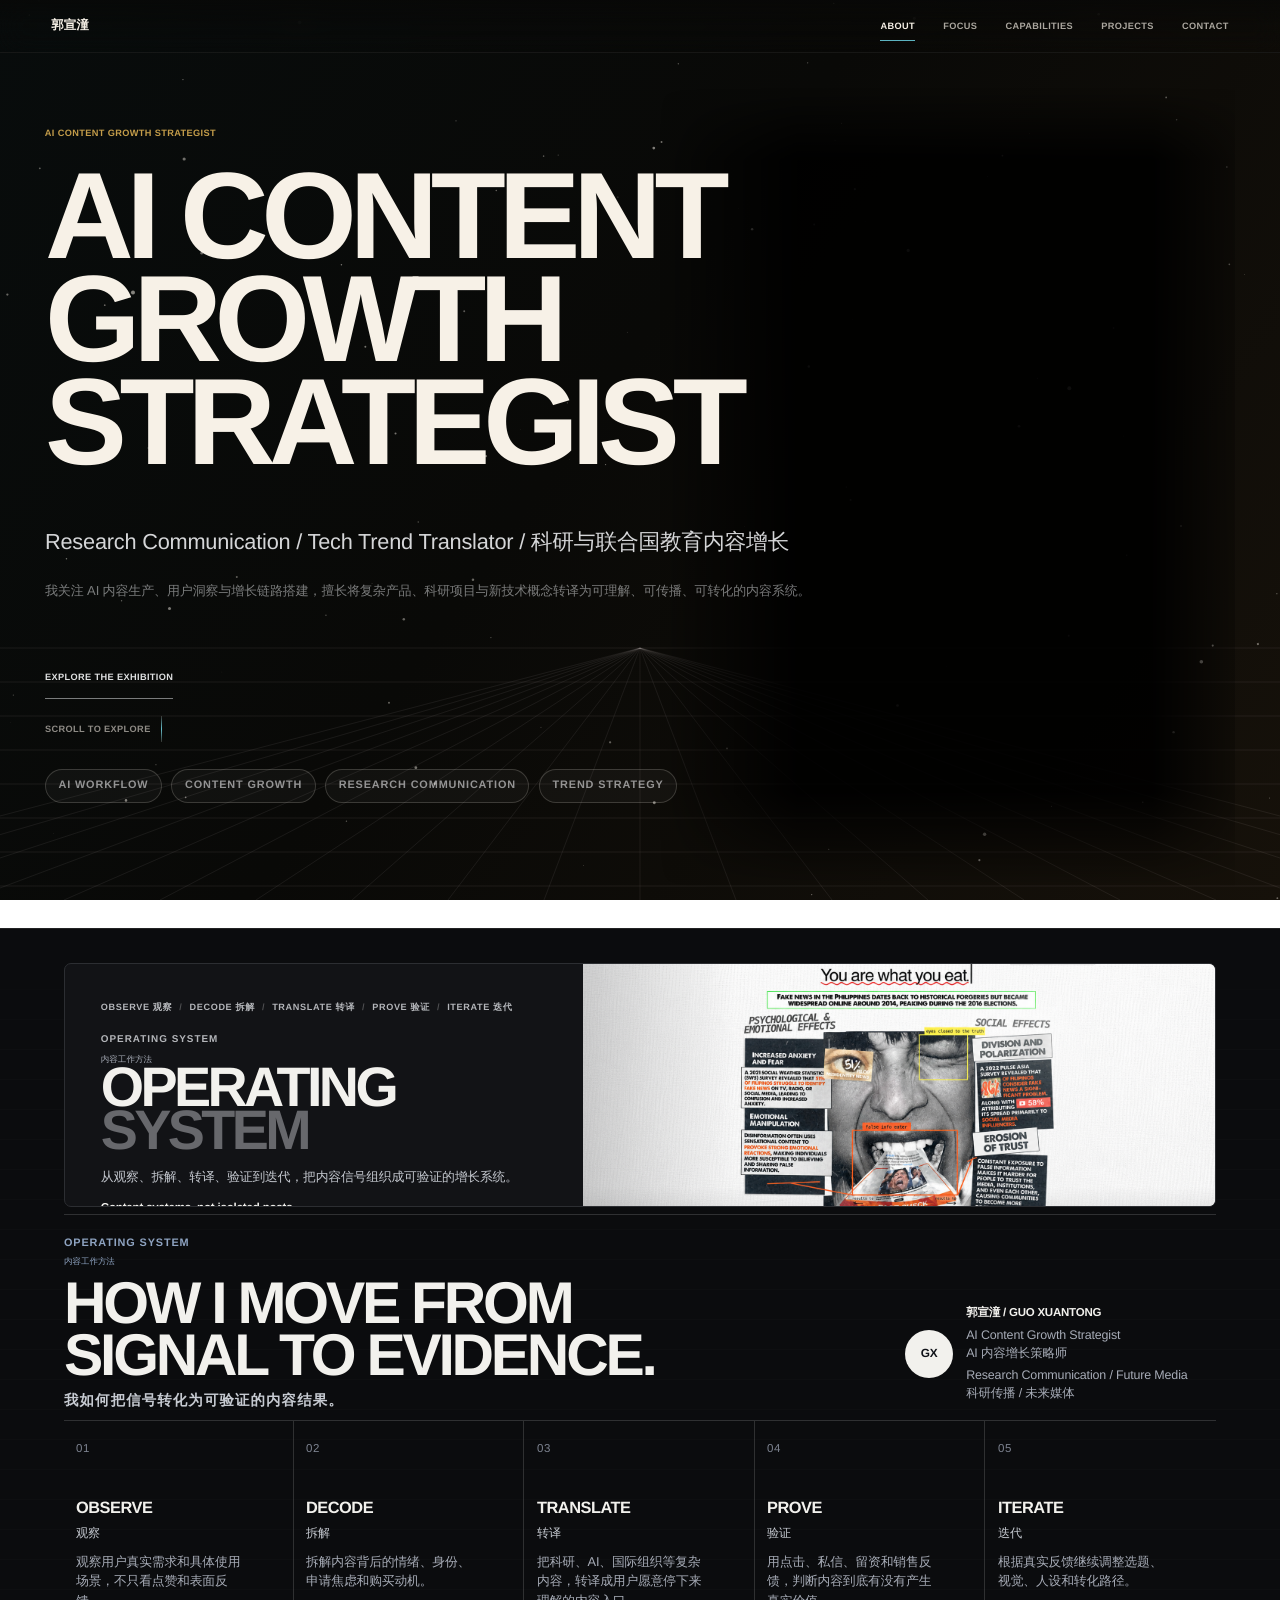
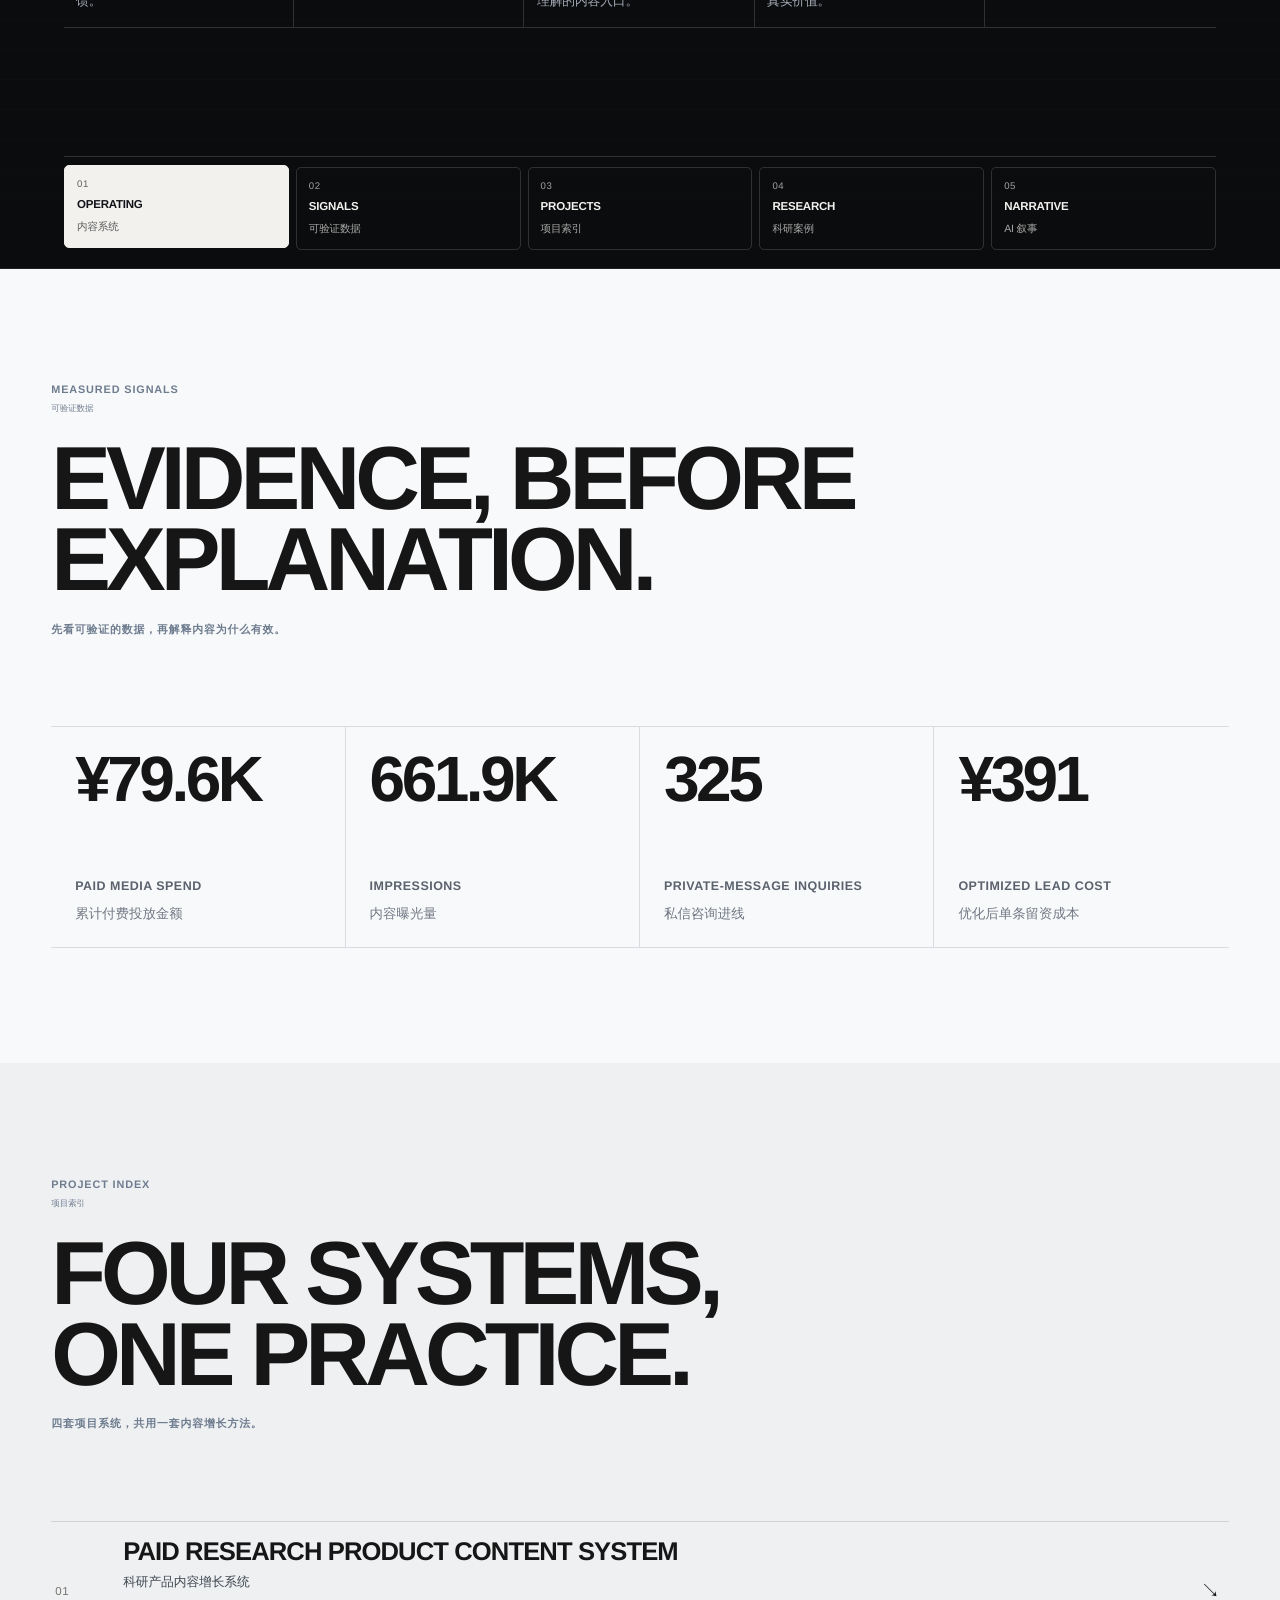
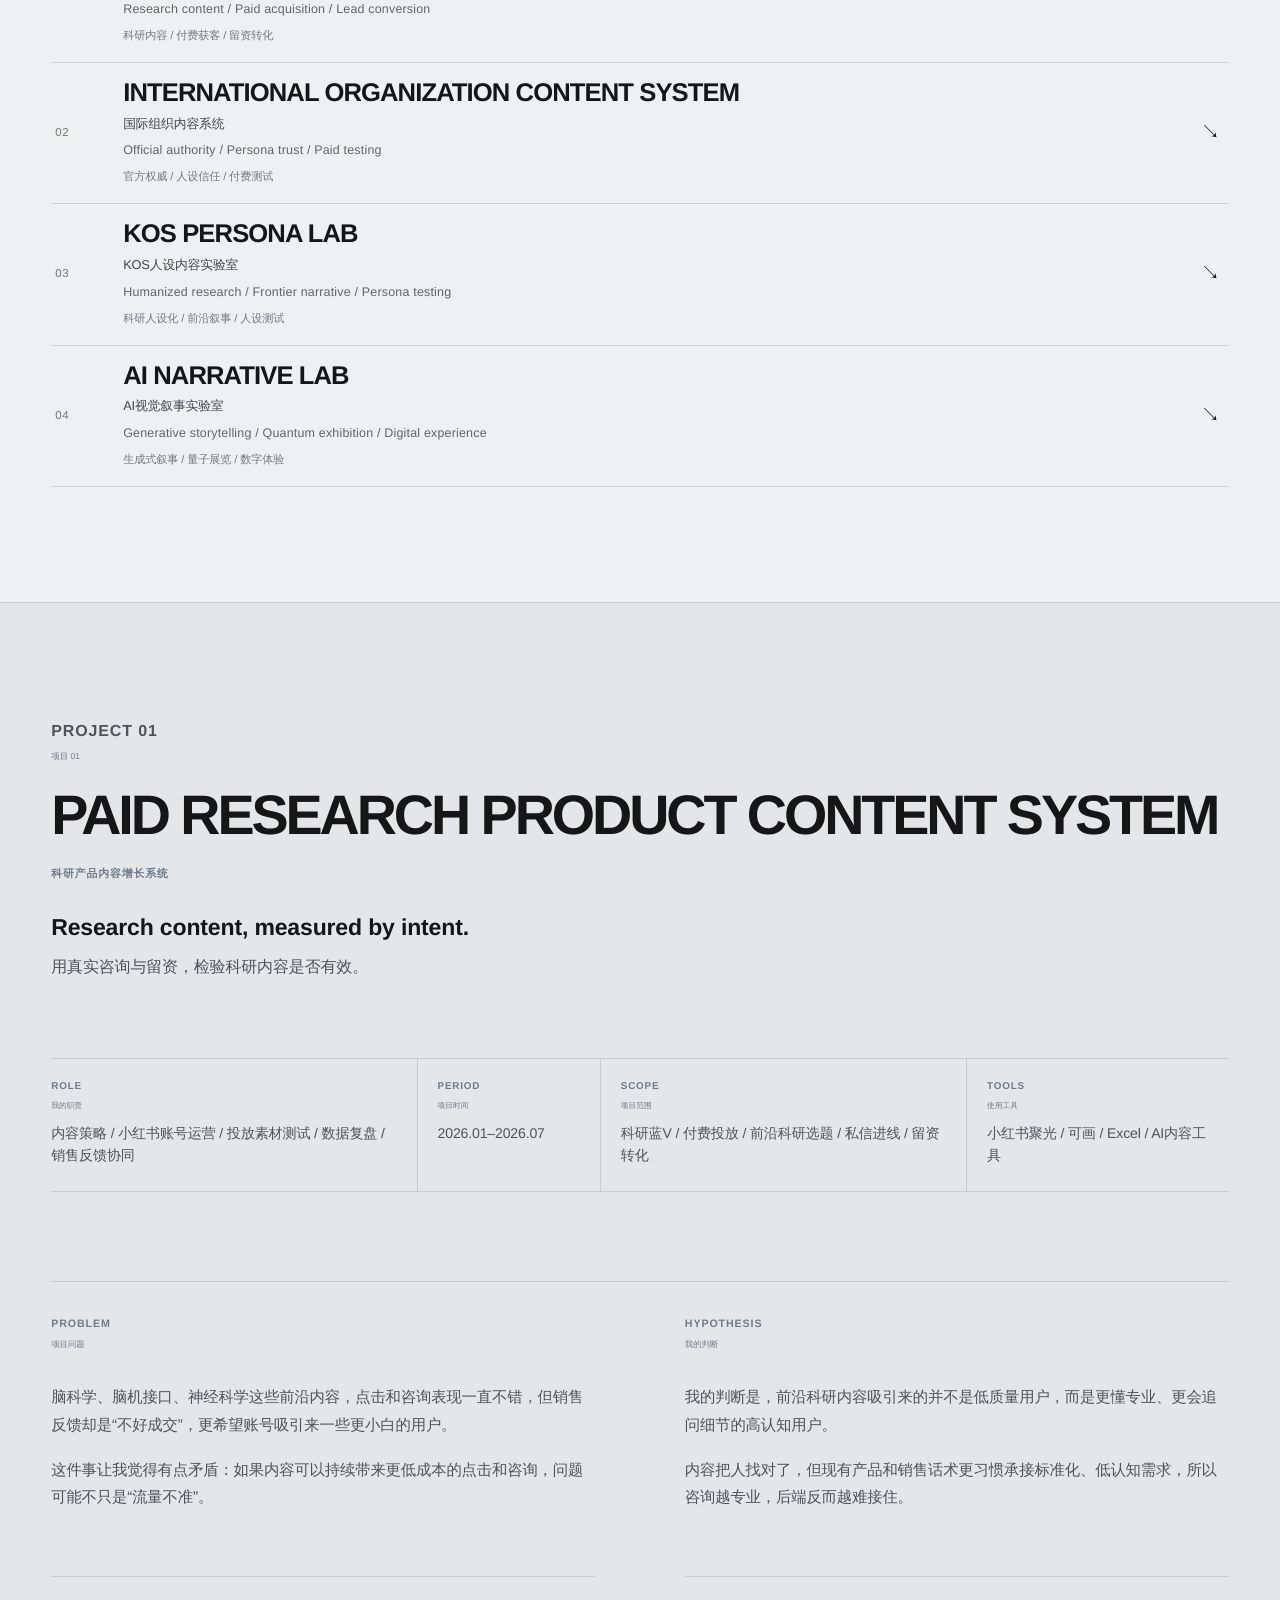
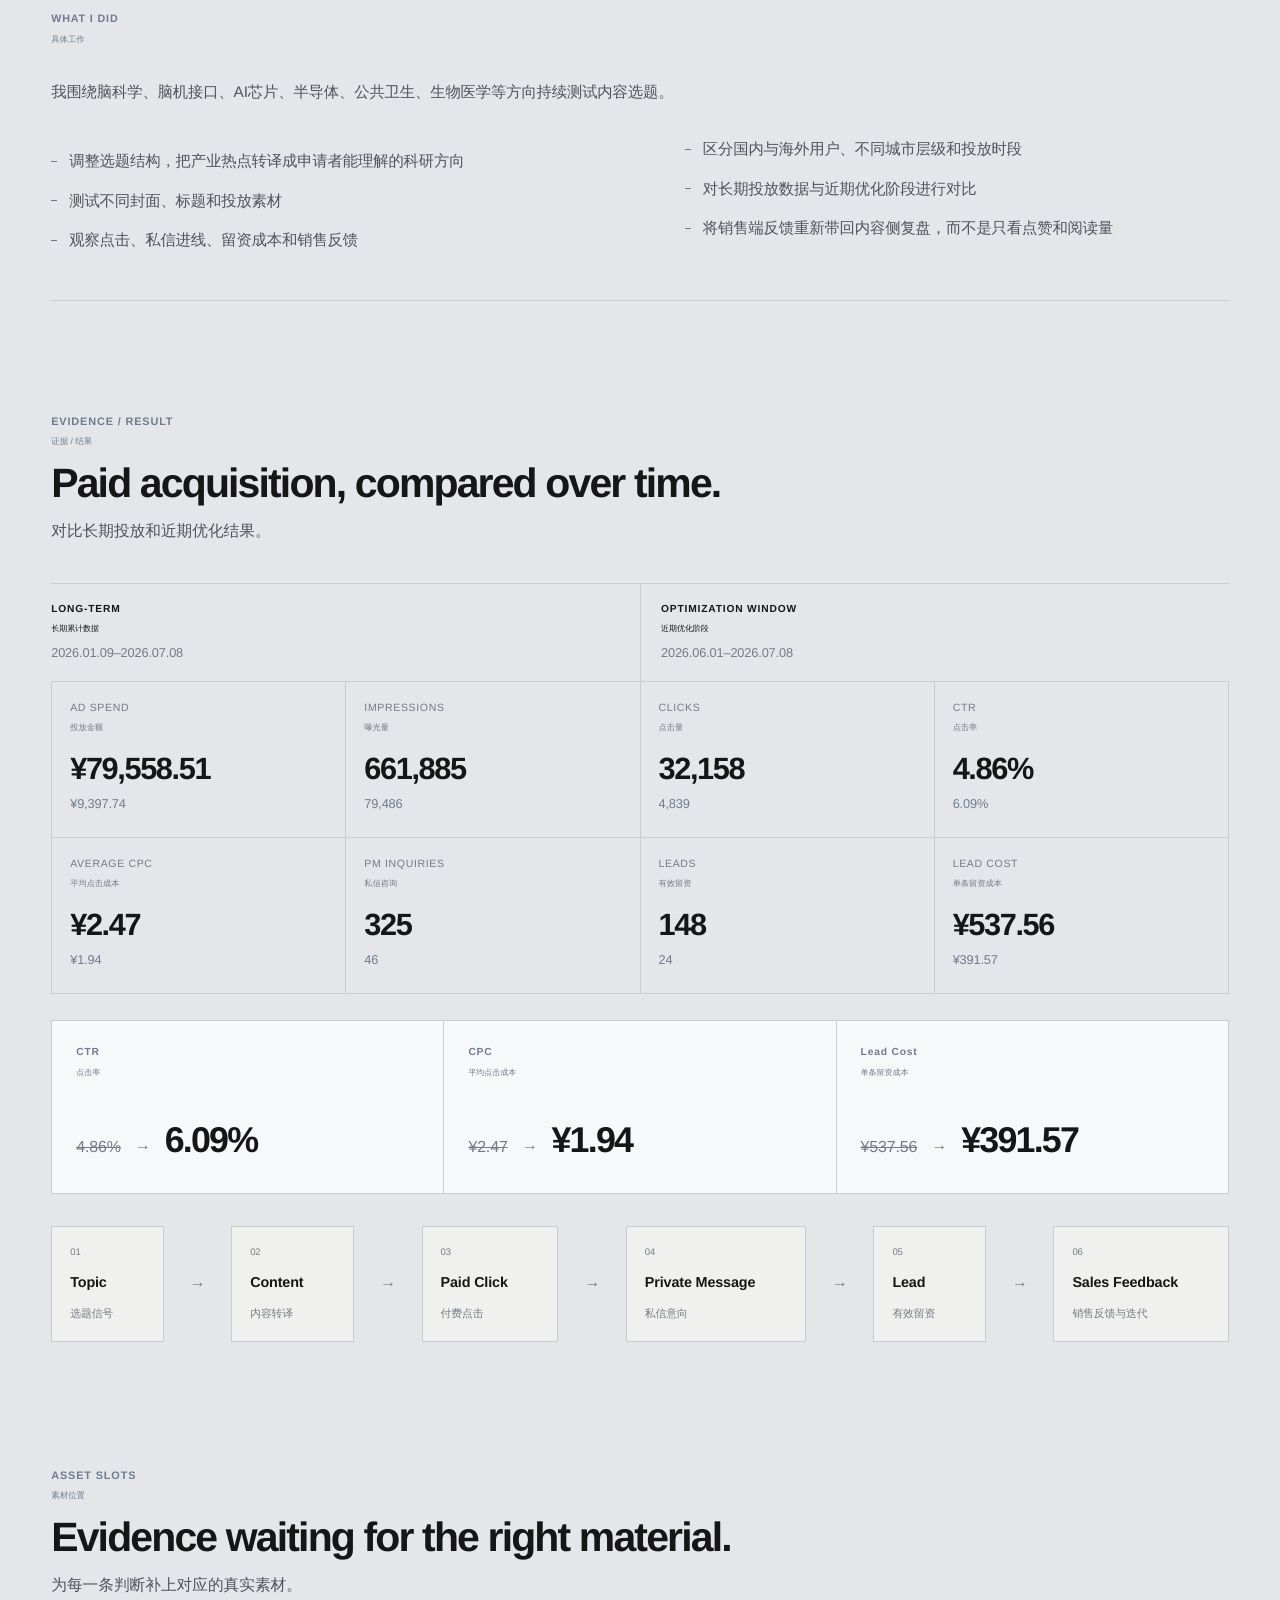
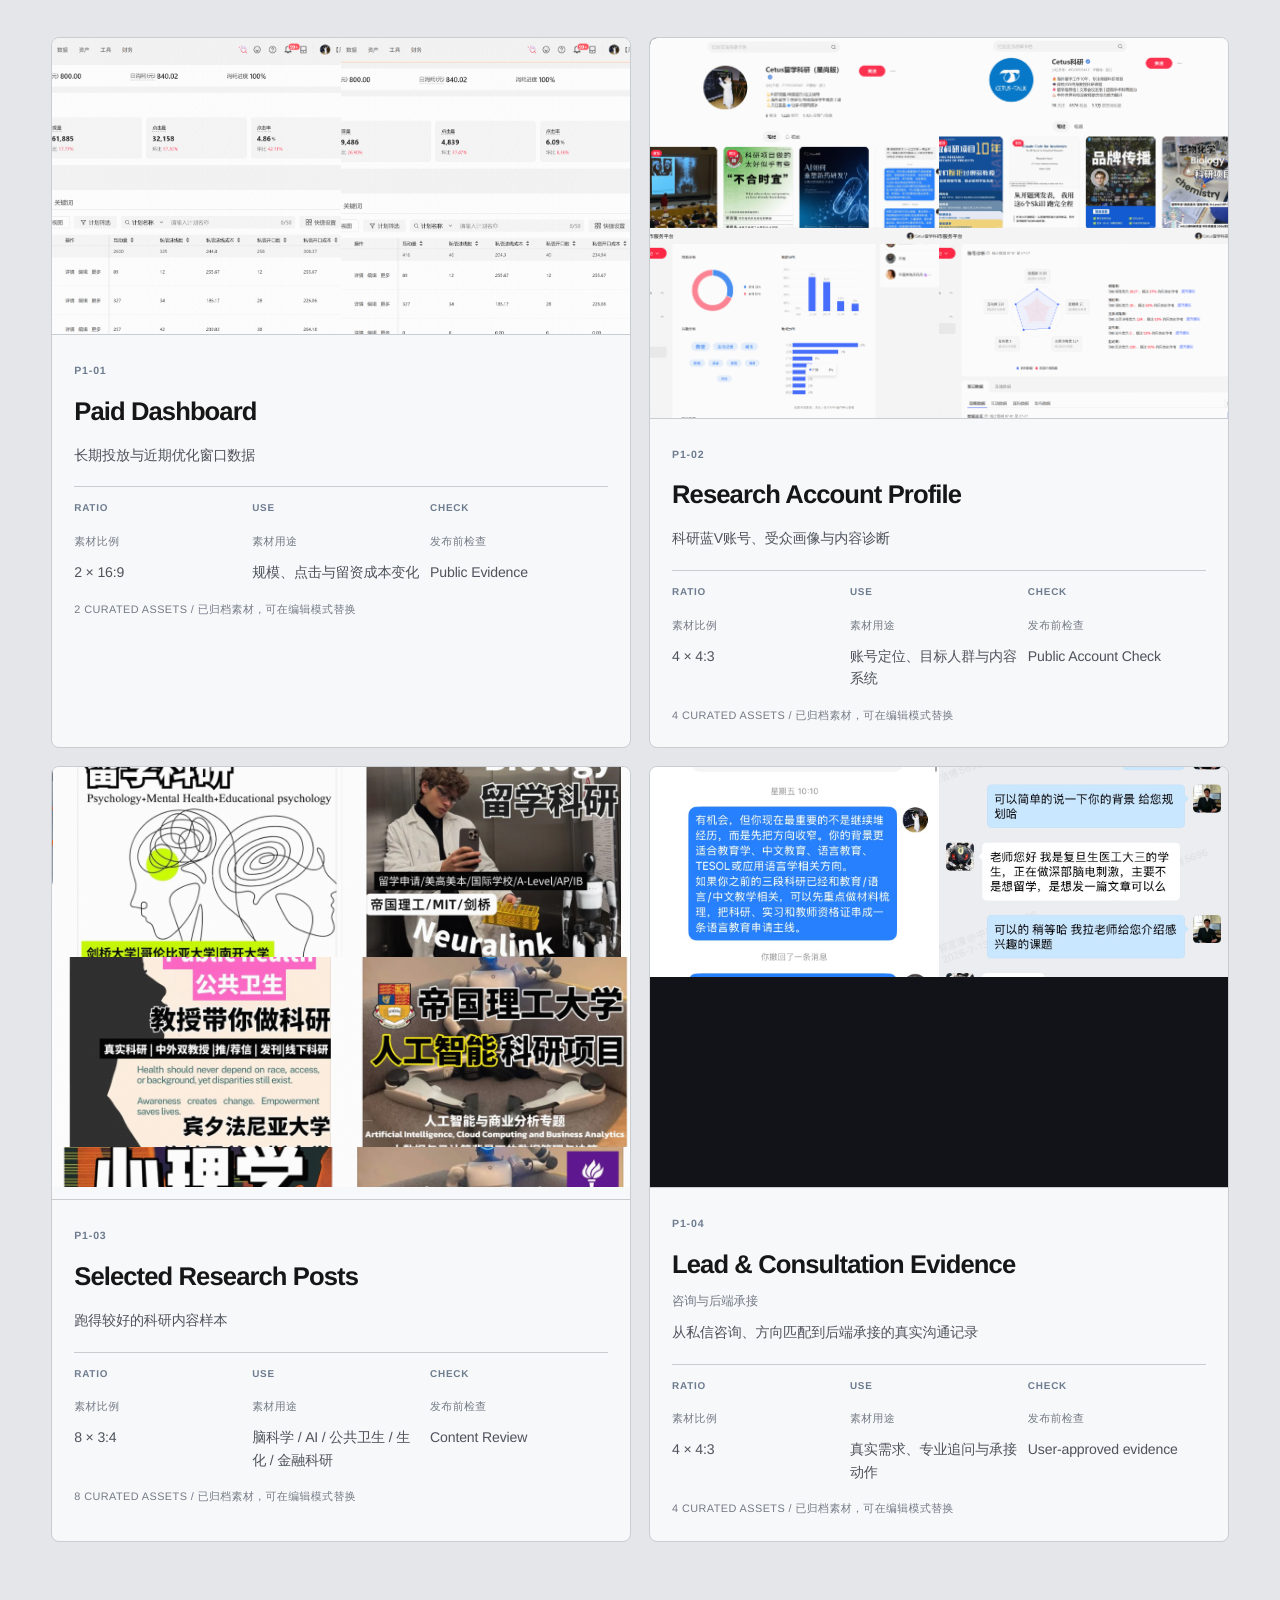
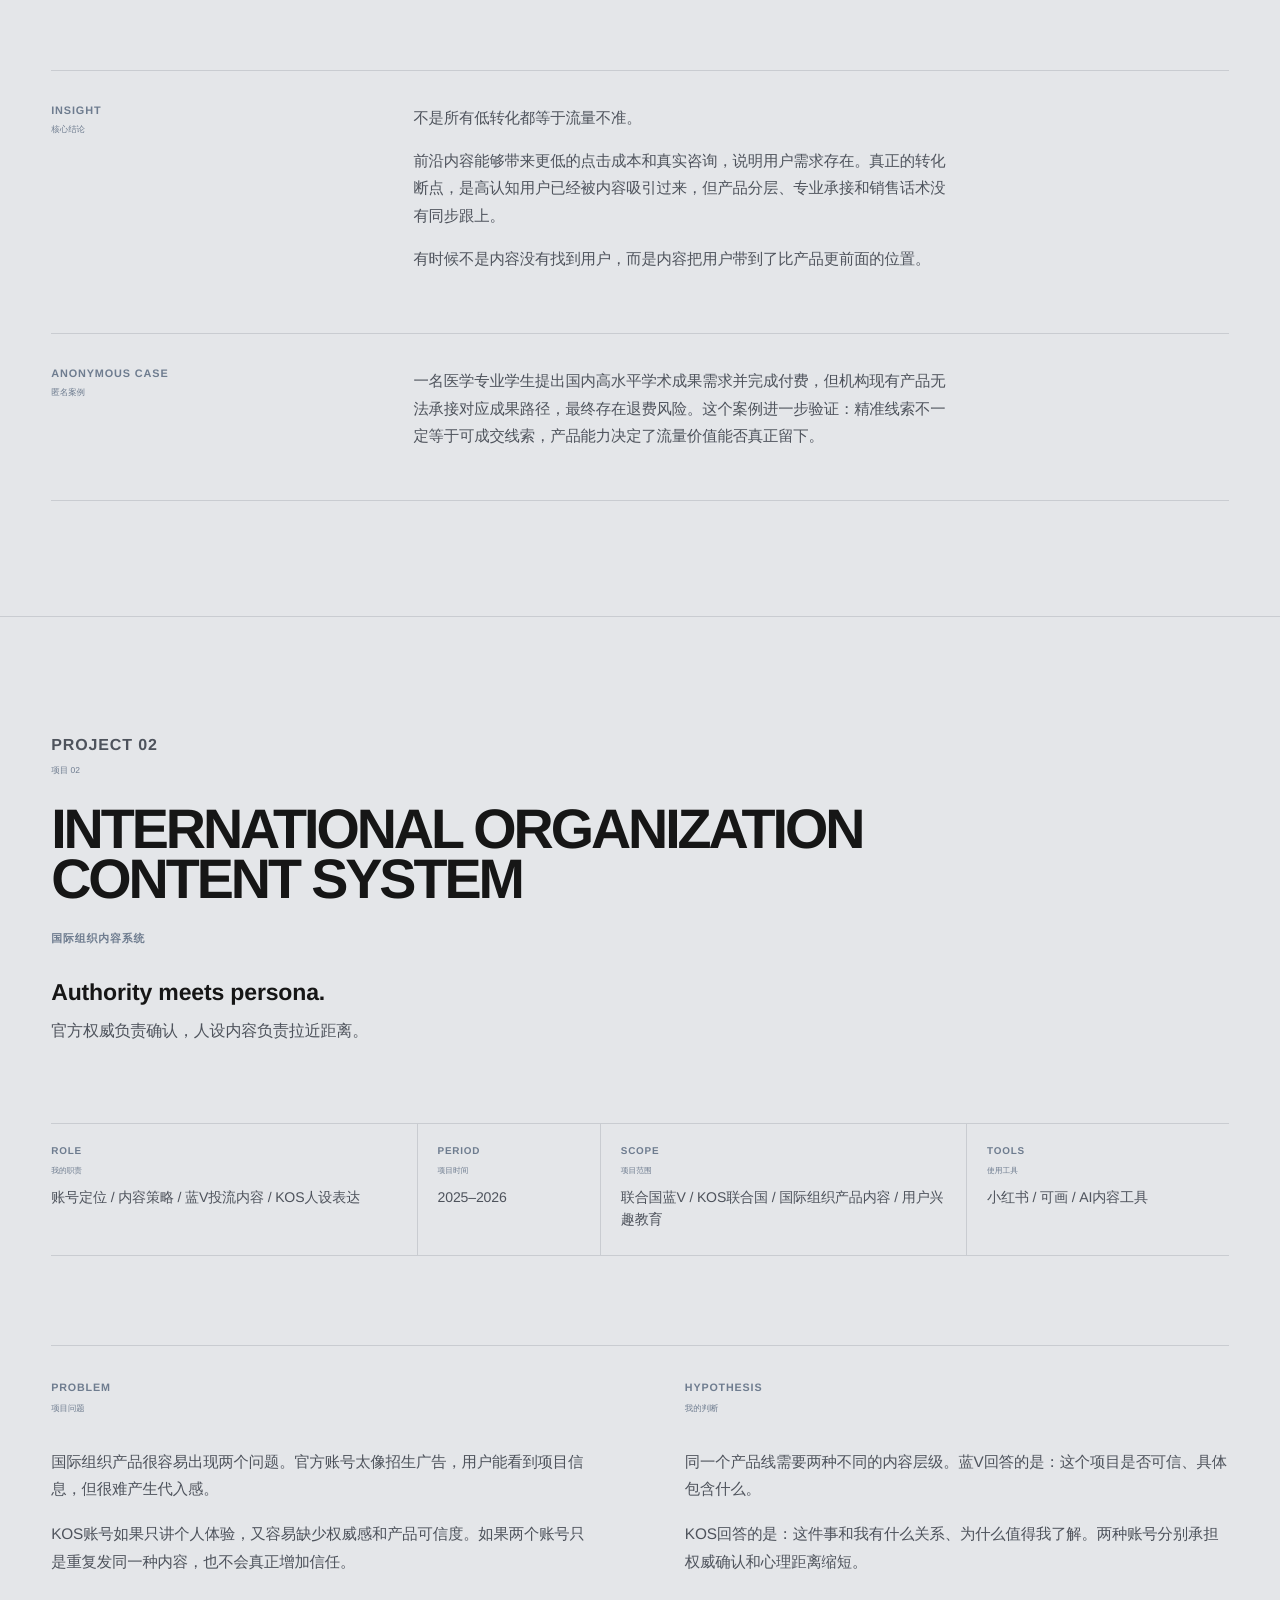
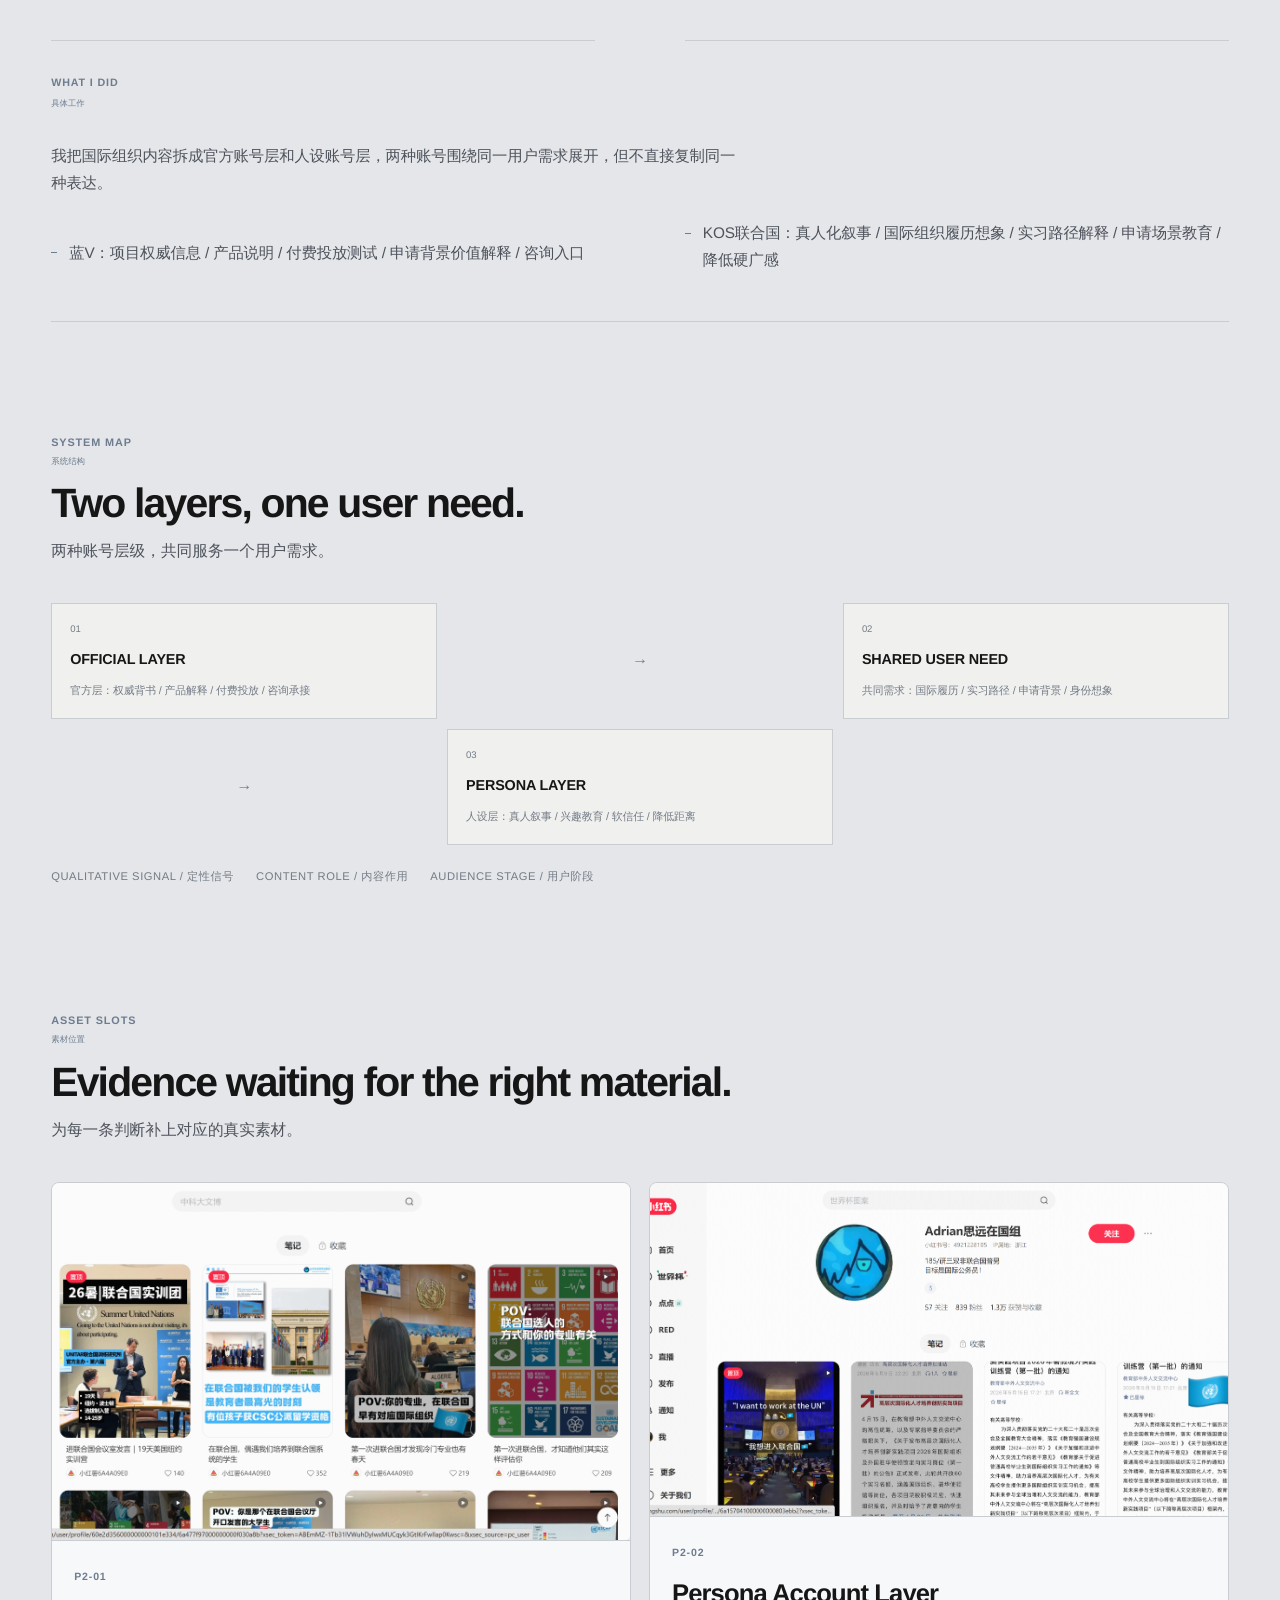
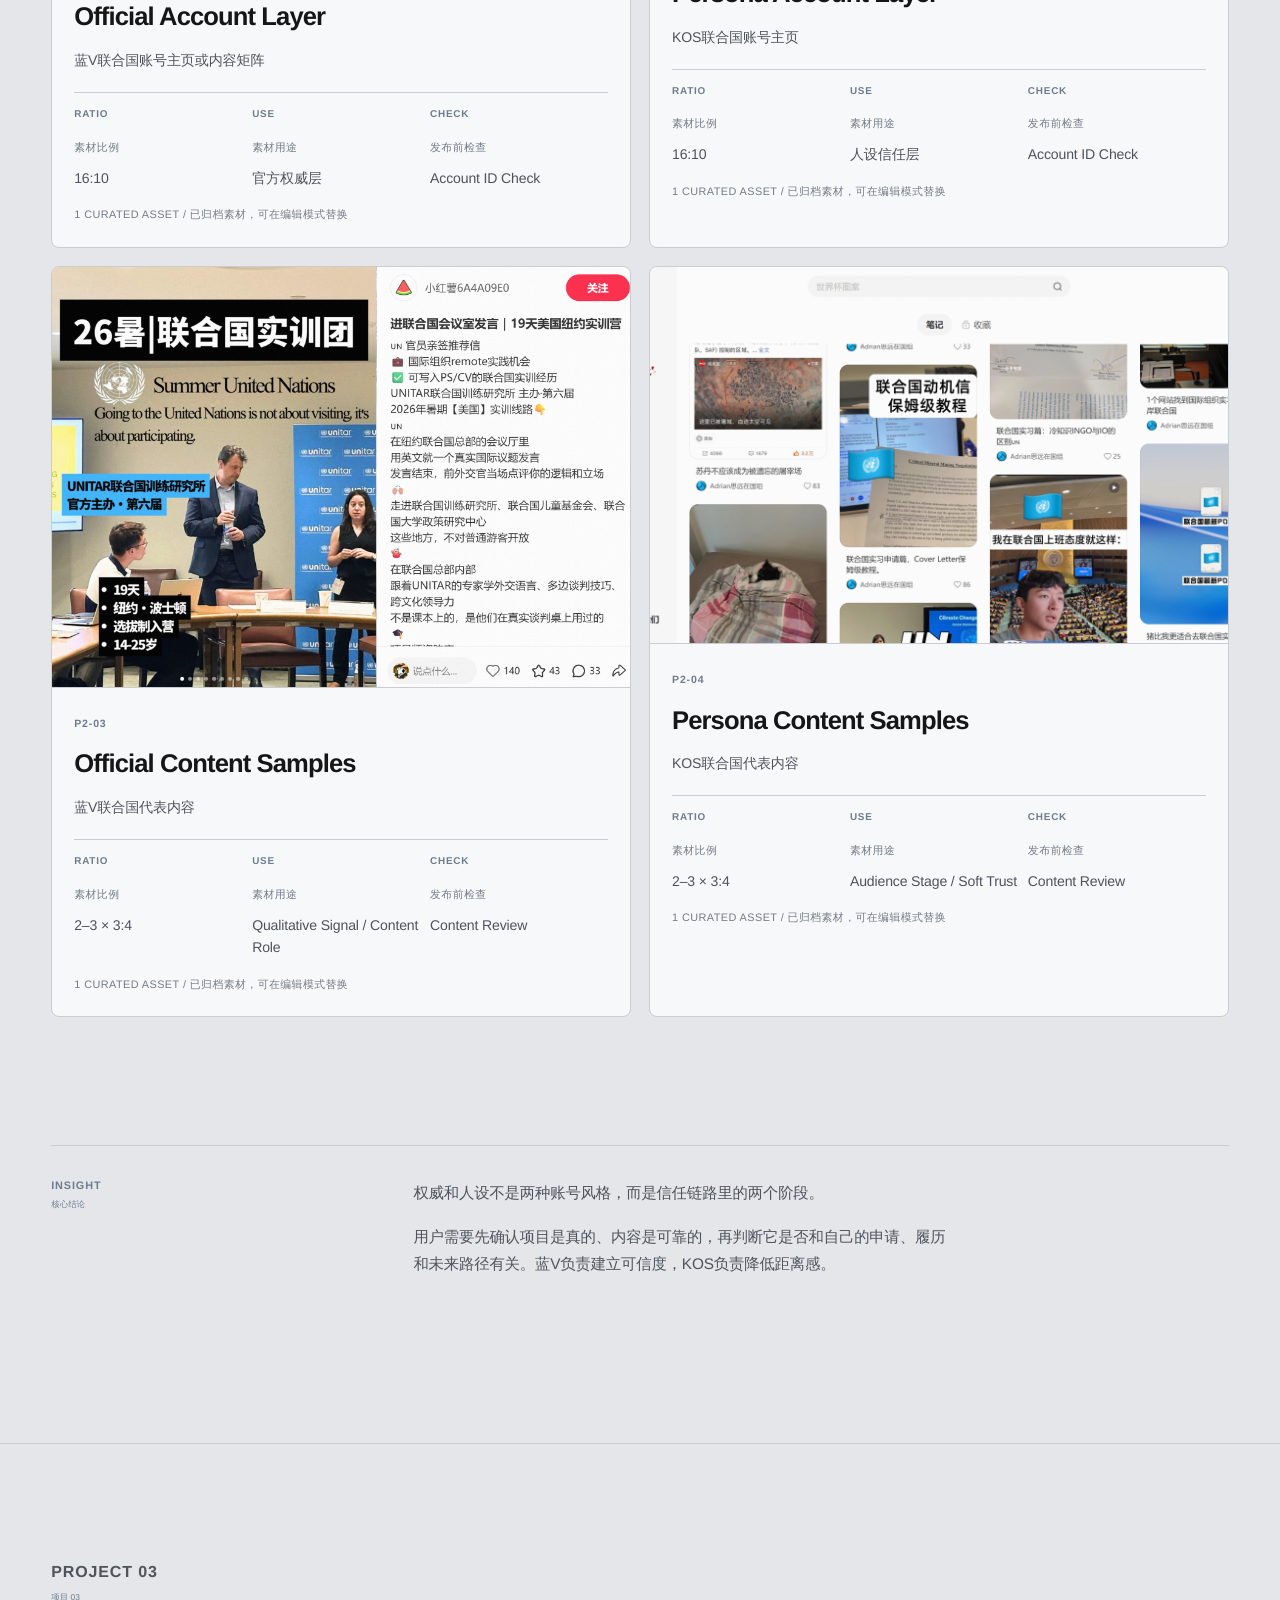
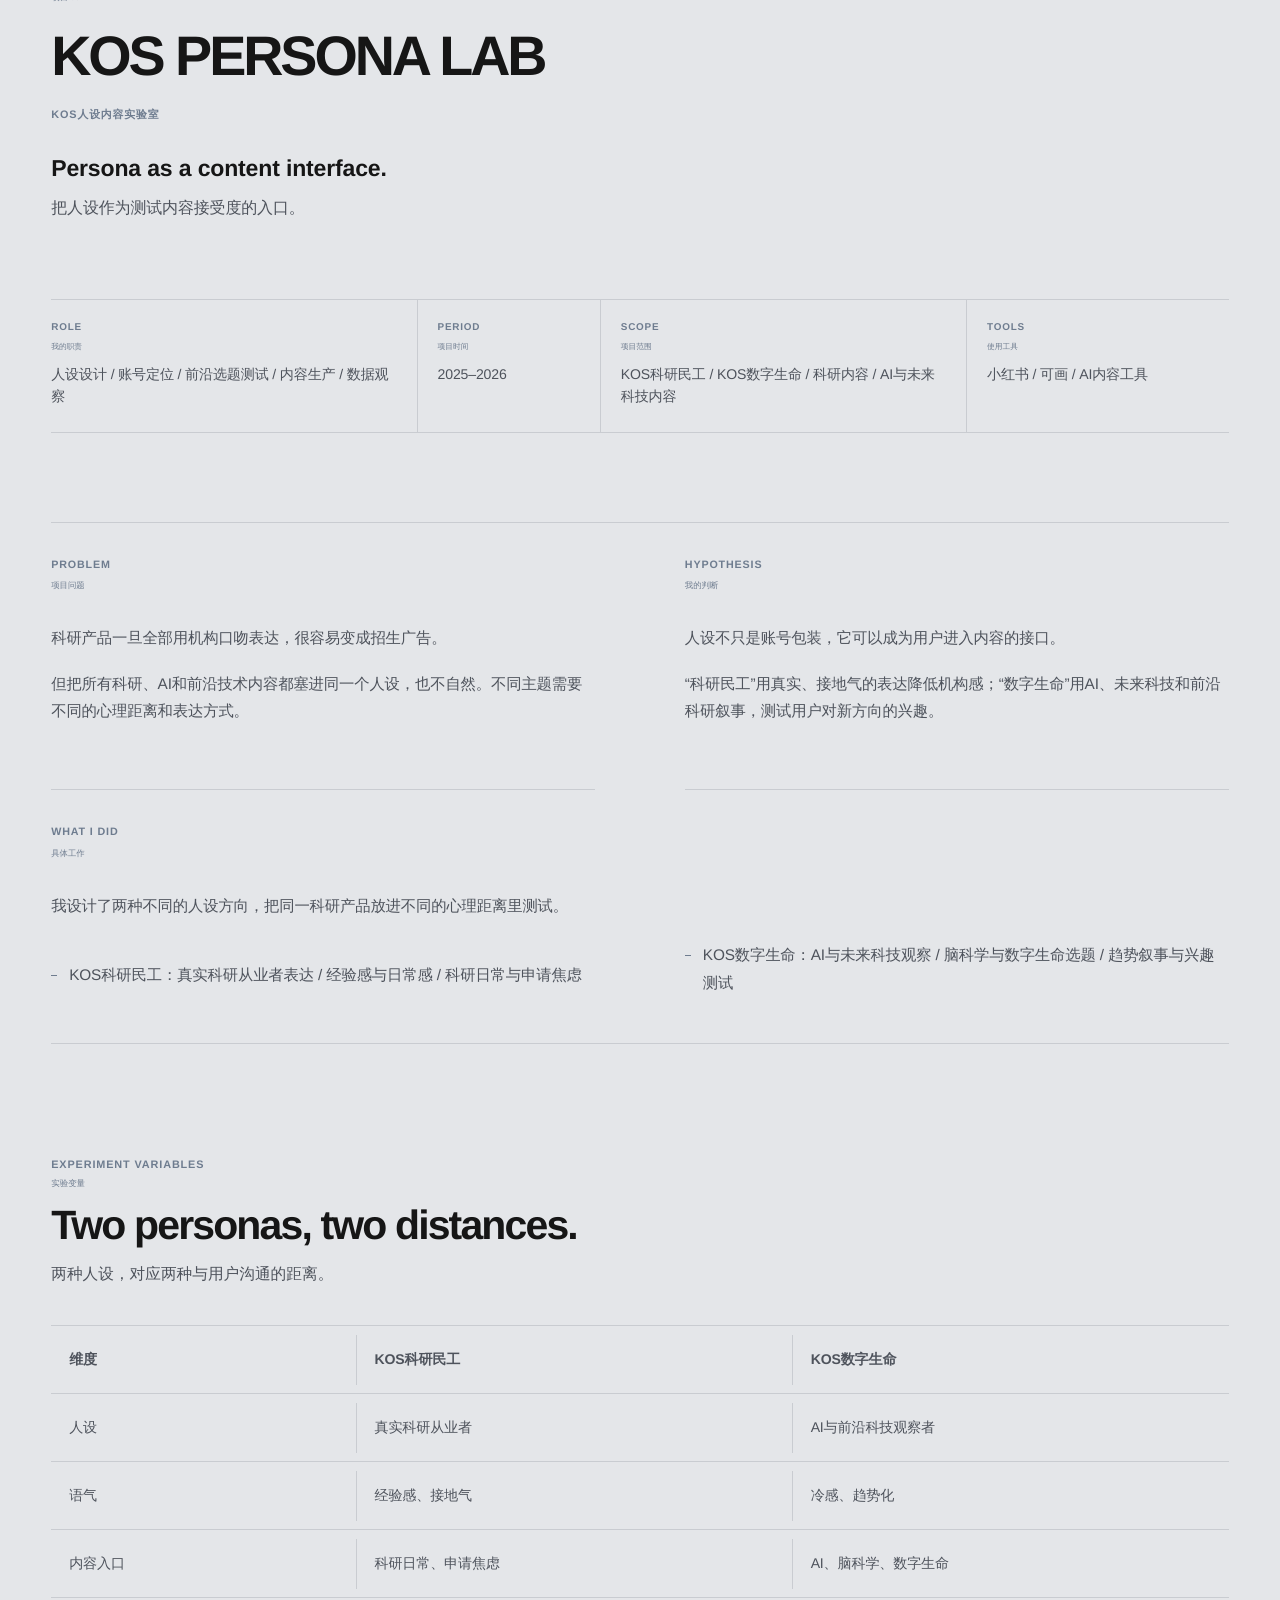
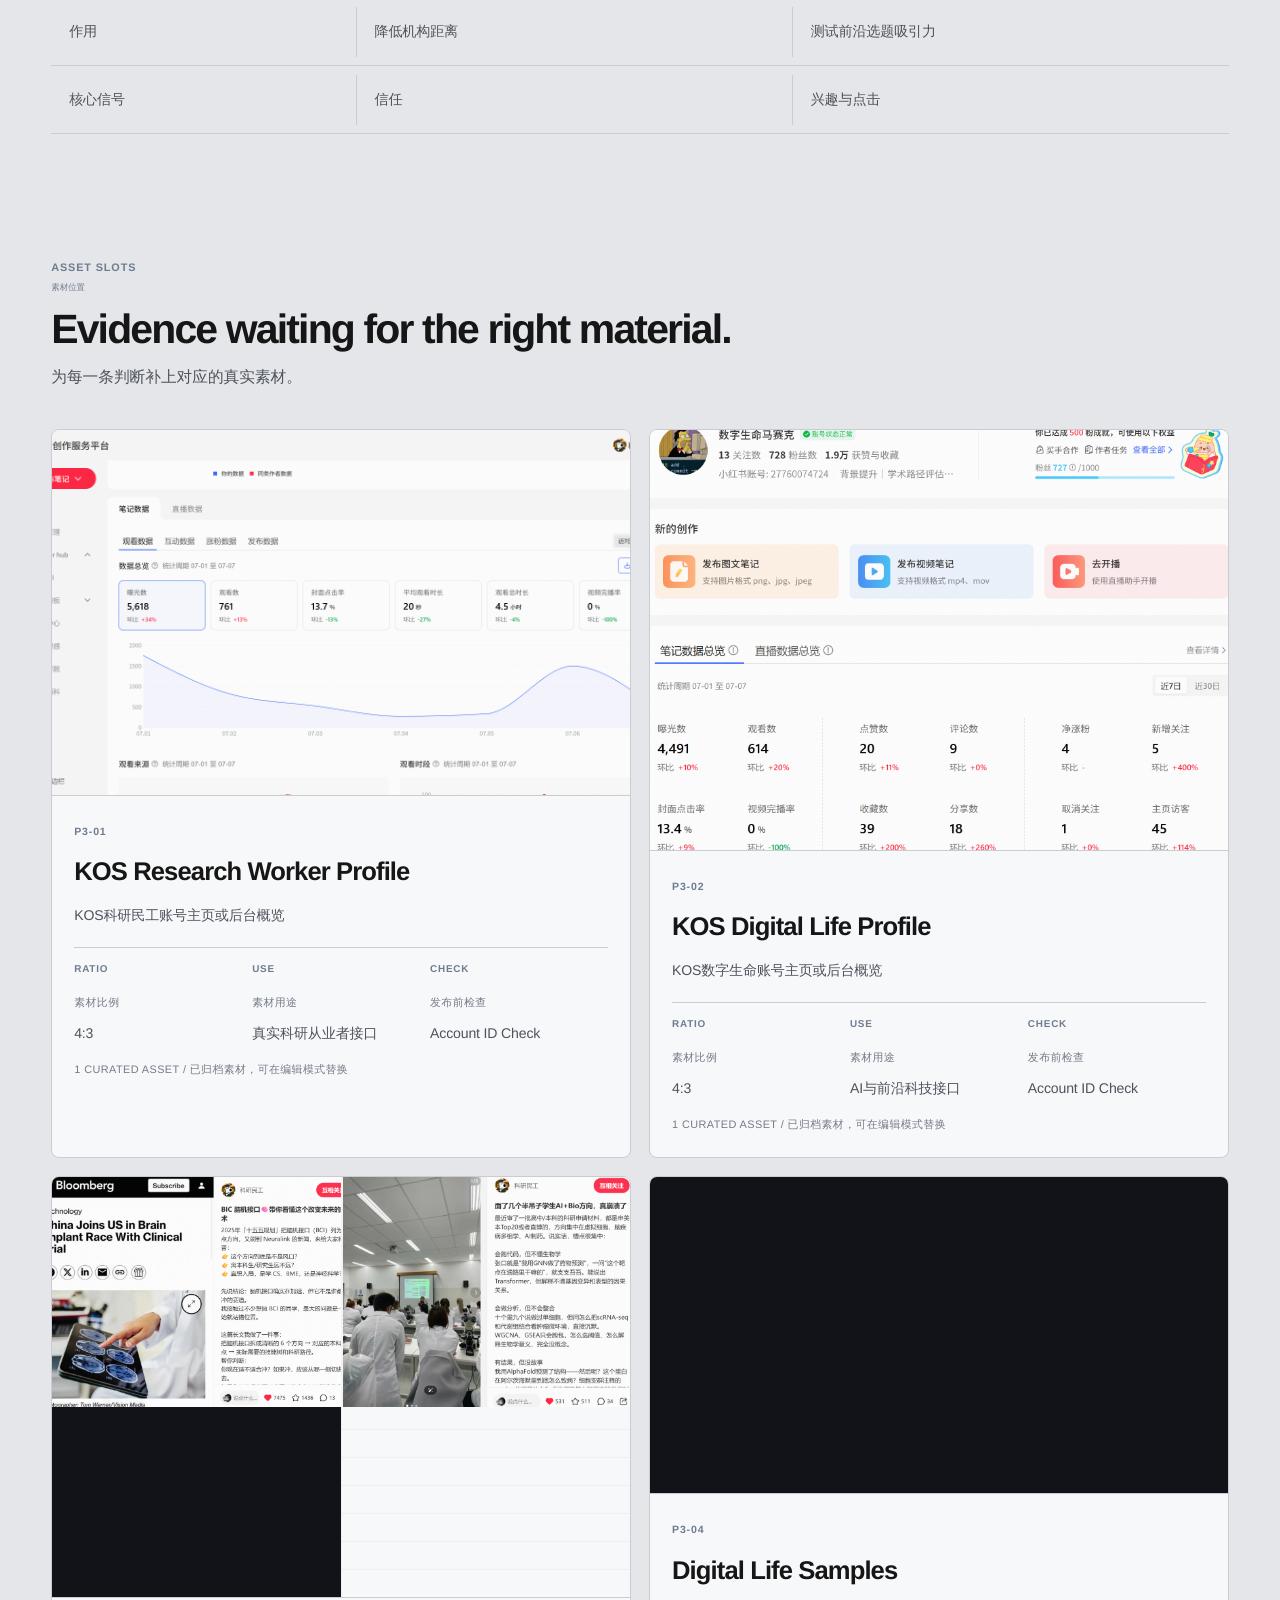
==== index.html @ 5e879c8d "Improve mobile hero motion and contacts" ====
<!doctype html>
<html lang="zh-CN">
  <head>
    <meta charset="utf-8">
    <meta name="viewport" content="width=device-width, initial-scale=1">
    <link rel="icon" href="data:image/svg+xml,%3Csvg xmlns='http://www.w3.org/2000/svg' viewBox='0 0 64 64'%3E%3Crect width='64' height='64' rx='16' fill='%230f1115'/%3E%3Ctext x='32' y='40' text-anchor='middle' font-family='Arial,sans-serif' font-size='22' font-weight='700' fill='white'%3EGX%3C/text%3E%3C/svg%3E">
    <title>郭宣潼 | AI Content Growth Strategist</title>
    <meta name="description" content="郭宣潼的内容增长与AI创意案例，聚焦科研传播、国际组织项目、未来媒体与数字叙事。">
    <link rel="stylesheet" href="styles.css?v=20260703-cinematic-2">
  <link rel="stylesheet" href="src/components/PortfolioArchive.css?v=20260714-ai-video-dual-2">
    <link rel="stylesheet" href="src/styles/portfolio-motion.css">
    <link rel="stylesheet" href="src/styles/fashion-typography.css?v=20260709-1">
  </head>
  <body>
    <svg class="svg-filters" aria-hidden="true" focusable="false">
      <filter id="about-liquid-filter" x="-8%" y="-8%" width="116%" height="116%">
        <feTurbulence type="fractalNoise" baseFrequency="0.012 0.034" numOctaves="2" seed="9" result="liquidNoise">
          <animate attributeName="baseFrequency" dur="9s" repeatCount="indefinite" values="0.012 0.034; 0.018 0.024; 0.010 0.038; 0.012 0.034" />
        </feTurbulence>
        <feDisplacementMap in="SourceGraphic" in2="liquidNoise" scale="7" xChannelSelector="R" yChannelSelector="B">
          <animate attributeName="scale" dur="8s" repeatCount="indefinite" values="3; 8; 5; 9; 3" />
        </feDisplacementMap>
      </filter>
      <filter id="timeline-liquid-filter" x="-10%" y="-10%" width="120%" height="120%">
        <feTurbulence type="fractalNoise" baseFrequency="0.006 0.018" numOctaves="2" seed="17" result="timelineNoise">
          <animate attributeName="baseFrequency" dur="14s" repeatCount="indefinite" values="0.006 0.018; 0.009 0.014; 0.005 0.021; 0.006 0.018" />
        </feTurbulence>
        <feDisplacementMap in="SourceGraphic" in2="timelineNoise" scale="9" xChannelSelector="R" yChannelSelector="B">
          <animate attributeName="scale" dur="12s" repeatCount="indefinite" values="3; 9; 5; 11; 3" />
        </feDisplacementMap>
      </filter>
    </svg>
    <canvas id="exhibition-canvas" aria-hidden="true"></canvas>

    <header class="site-header" aria-label="Primary navigation">
      <a class="brand" href="#top"><span data-edit-id="brand-name">郭宣潼</span></a>
      <nav class="nav-links" aria-label="Sections">
        <a href="#top">About</a>
        <a href="#editorial-portfolio">Focus</a>
        <a href="#measured-signals">Capabilities</a>
        <a href="#project-index">Projects</a>
        <a href="#contact">Contact</a>
      </nav>
    </header>

    <main id="top">
      <section class="hero section-panel" aria-labelledby="hero-title">
        <div class="hero-copy">
          <p class="kicker" data-edit-id="hero-kicker">AI CONTENT GROWTH STRATEGIST</p>
          <h1 id="hero-title">
            <span data-edit-id="hero-line-1">AI Content</span><br>
            <span data-edit-id="hero-line-2">Growth</span><br>
            <span data-edit-id="hero-line-3">Strategist</span>
          </h1>
          <p class="hero-subhead" data-edit-id="hero-subhead">
            Research Communication / Tech Trend Translator / 科研与联合国教育内容增长
          </p>
          <p class="hero-description" data-edit-id="hero-description">
            我关注 AI 内容生产、用户洞察与增长链路搭建，擅长将复杂产品、科研项目与新技术概念转译为可理解、可传播、可转化的内容系统。
          </p>
          <a class="primary-cta" href="#editorial-portfolio" data-edit-id="hero-cta">Explore the Exhibition</a>
          <a class="scroll-cue" href="#editorial-portfolio" aria-label="Scroll to Explore">
            <span>Scroll to Explore</span>
            <i aria-hidden="true"></i>
          </a>
        </div>
        <div class="hero-art hero-video-art" aria-hidden="true">
          <video class="hero-feature-video" autoplay muted loop playsinline preload="auto">
            <source src="pinterest-15551561210544949.mp4" type="video/mp4">
          </video>
          <span class="hero-video-vignette"></span>
        </div>
        <div class="hero-meta">
          <span data-edit-id="hero-tag-1">AI Workflow</span>
          <span data-edit-id="hero-tag-2">Content Growth</span>
          <span data-edit-id="hero-tag-3">Research Communication</span>
          <span data-edit-id="hero-tag-4">Trend Strategy</span>
        </div>
      </section>

      <div id="pinned-editorial-portfolio-root"></div>
      <div id="case-scene-gallery-root"></div>

      <section class="manifesto content-section about-portfolio-section" id="legacy-manifesto" aria-labelledby="manifesto-title" data-motion-section>
        <div class="about-portfolio-panel" data-motion-content>
          <div class="about-portfolio-visual" aria-hidden="true" data-reveal="media" data-parallax-card>
            <div class="about-flower-poster">
              <canvas class="about-flower-liquid-canvas"></canvas>
              <span class="about-flower-wave"></span>
              <span class="about-flower-ripple"></span>
            </div>
          </div>
          <div class="about-portfolio-copy">
            <p class="section-index" data-edit-id="about-index">01 / ABOUT ME</p>
            <p class="about-project-label">Personal System</p>
            <h2 id="manifesto-title" data-edit-id="about-title" data-reveal="title">内容不仅是传播工具，更是连接人与技术、商业与未来的重要媒介。</h2>
            <div class="section-text">
              <p data-edit-id="about-p1">我毕业于汉语言文学专业，但我的职业路径并没有停留在文字本身。</p>
              <p data-edit-id="about-p2">从商业运营、内容增长到AI创意项目，我逐渐形成了一套以用户洞察为核心的工作方式：观察用户真实需求，拆解内容背后的情绪、身份与商业动机，再将复杂信息转化为可理解、可传播、可转化的数字内容。</p>
              <p data-edit-id="about-p3">我习惯把看似混乱的内容现象拆成用户、情绪、身份、场景和商业链路。对我来说，内容不是单纯的发布动作，而是一套从注意力、信任到行动的系统。</p>
            </div>
          </div>
        </div>
      </section>

      <section class="content-section domains-section" id="legacy-domains" aria-labelledby="domains-title" data-motion-section>
        <div class="domains-exhibition-intro" data-motion-content>
          <div class="section-heading-row domains-exhibition-copy">
            <p class="section-index" data-edit-id="domains-index">02 / FOCUS DOMAINS</p>
            <h2 id="domains-title" data-edit-id="domains-title" data-reveal="title">Fields of Exploration</h2>
            <p class="domains-exhibition-note" data-edit-id="domains-intro">我长期关注内容增长、AI创意生产、未来媒体与科研传播之间的交叉地带。</p>
          </div>
          <div class="domains-visual-stage" aria-hidden="true" data-reveal="media" data-parallax-card>
            <div class="domains-flow">
              <div class="domains-flow-base"></div>
              <div class="domains-flow-current"></div>
              <div class="domains-flow-glow"></div>
            </div>
            <span class="domains-visual-caption">VISUAL RESEARCH / 2026</span>
          </div>
        </div>
        <div class="domain-grid" data-stagger data-motion-content>
          <article class="domain-card">
            <span class="domain-meta">01 / AI SYSTEMS</span>
            <h3 data-edit-id="domain-1-title">Artificial Intelligence</h3>
            <ul>
              <li data-edit-id="domain-1-1">AI内容生成</li>
              <li data-edit-id="domain-1-2">AI视频工作流</li>
              <li data-edit-id="domain-1-3">AI创意运营</li>
              <li data-edit-id="domain-1-4">AI应用趋势</li>
            </ul>
          </article>
          <article class="domain-card">
            <span class="domain-meta">02 / GROWTH LOGIC</span>
            <h3 data-edit-id="domain-2-title">Content Growth</h3>
            <ul>
              <li data-edit-id="domain-2-1">内容增长策略</li>
              <li data-edit-id="domain-2-2">用户增长路径设计</li>
              <li data-edit-id="domain-2-3">平台运营体系</li>
              <li data-edit-id="domain-2-4">内容商业化转化</li>
            </ul>
          </article>
          <article class="domain-card">
            <span class="domain-meta">03 / NARRATIVE DESIGN</span>
            <h3 data-edit-id="domain-3-title">Digital Storytelling</h3>
            <ul>
              <li data-edit-id="domain-3-1">数字叙事</li>
              <li data-edit-id="domain-3-2">内容表达系统</li>
              <li data-edit-id="domain-3-3">视觉沟通</li>
              <li data-edit-id="domain-3-4">沉浸式体验</li>
            </ul>
          </article>
          <article class="domain-card">
            <span class="domain-meta">04 / FUTURE INTERFACES</span>
            <h3 data-edit-id="domain-4-title">Future Media</h3>
            <ul>
              <li data-edit-id="domain-4-1">未来媒体研究</li>
              <li data-edit-id="domain-4-2">互动内容</li>
              <li data-edit-id="domain-4-3">数字展览</li>
              <li data-edit-id="domain-4-4">趋势研究</li>
            </ul>
          </article>
          <article class="domain-card">
            <span class="domain-meta">05 / BRAND SYSTEMS</span>
            <h3 data-edit-id="domain-5-title">Brand Strategy</h3>
            <ul>
              <li data-edit-id="domain-5-1">品牌内容策划</li>
              <li data-edit-id="domain-5-2">商业叙事构建</li>
              <li data-edit-id="domain-5-3">市场洞察</li>
              <li data-edit-id="domain-5-4">跨领域内容整合</li>
            </ul>
          </article>
          <article class="domain-card">
            <span class="domain-meta">06 / RESEARCH TRANSLATION</span>
            <h3 data-edit-id="domain-6-title">Scientific Communication</h3>
            <ul>
              <li data-edit-id="domain-6-1">科研传播</li>
              <li data-edit-id="domain-6-2">科普内容设计</li>
              <li data-edit-id="domain-6-3">复杂概念转译</li>
              <li data-edit-id="domain-6-4">科研项目商业化传播</li>
            </ul>
          </article>
        </div>
      </section>

      <section class="content-section timeline-section" id="timeline" aria-labelledby="timeline-title" data-motion-section>
        <div class="timeline-fabric-background" aria-hidden="true">
          <span class="timeline-fabric-base"></span>
          <span class="timeline-fabric-motion"></span>
          <span class="timeline-fabric-veil"></span>
        </div>
        <p class="section-index" data-edit-id="timeline-index" data-motion-content>03 / CAREER TIMELINE</p>
        <div class="section-heading-row" data-motion-content>
          <h2 id="timeline-title" data-edit-id="timeline-title" data-reveal="title">从文学、商业运营到AI内容增长</h2>
        </div>
        <div class="timeline-list" data-stagger data-motion-content>
          <article class="timeline-item">
            <div class="timeline-year" data-edit-id="timeline-1-year">2020-2024</div>
            <div>
              <h3 data-edit-id="timeline-1-title">汉语言文学 / 长春理工大学光电信息学院</h3>
              <p class="role" data-edit-id="timeline-1-role">文学研究 / 传播学基础 / 写作与叙事</p>
              <p data-edit-id="timeline-1-copy">建立信息提炼、用户共情与内容表达能力，也是后来进入内容行业的起点。</p>
            </div>
          </article>
          <article class="timeline-item">
            <div class="timeline-year" data-edit-id="timeline-2-year">2024</div>
            <div>
              <h3 data-edit-id="timeline-2-title">北京同仁堂健康药品经营有限公司 / 国企管培生</h3>
              <p class="role" data-edit-id="timeline-2-role">商业运营 / 销售管理 / 用户服务</p>
              <p data-edit-id="timeline-2-copy">负责门店运营管理、活动策划执行、数据统计分析、会员体系运营与供应链协调。</p>
              <ul class="achievement-list">
                <li data-edit-id="timeline-2-a1">中秋节点门店销售额424万元</li>
                <li data-edit-id="timeline-2-a2">区域业绩排名第一</li>
                <li data-edit-id="timeline-2-a3">会员销售占比提升15%</li>
                <li data-edit-id="timeline-2-a4">库存周转效率提升20%</li>
              </ul>
            </div>
          </article>
          <article class="timeline-item">
            <div class="timeline-year" data-edit-id="timeline-3-year">2024-2025</div>
            <div>
              <h3 data-edit-id="timeline-3-title">内容增长探索阶段 / 小红书个人账号</h3>
              <p class="role" data-edit-id="timeline-3-role">用户增长 / 内容运营 / 数据复盘</p>
              <p data-edit-id="timeline-3-copy">独立从0搭建内容体系，形成对内容选题、用户画像、平台算法、数据反馈与增长优化的完整认知。</p>
            </div>
          </article>
          <article class="timeline-item">
            <div class="timeline-year" data-edit-id="timeline-4-year">2025</div>
            <div>
              <h3 data-edit-id="timeline-4-title">北美留学生网 / 新媒体运营</h3>
              <p class="role" data-edit-id="timeline-4-role">内容转化 / 用户咨询 / 商业增长</p>
              <p data-edit-id="timeline-4-copy">负责美国留学生租房业务小红书运营，搭建“内容 - 咨询 - 转化”的运营链路，旺季月均成交13-15单。</p>
            </div>
          </article>
          <article class="timeline-item">
            <div class="timeline-year" data-edit-id="timeline-5-year">2025-至今</div>
            <div>
              <h3 data-edit-id="timeline-5-title">Hangzhou Chapter / AI内容增长转型</h3>
              <p class="role" data-edit-id="timeline-5-role">AI视频 / 数字展览 / 科研传播</p>
              <p data-edit-id="timeline-5-copy">杭州成为职业路径的关键转折：从执行内容运营转向AI内容增长策略，参与AI视频、数字展厅、科研教育传播与品牌内容策划，开始系统连接用户洞察、技术表达和商业转化。</p>
            </div>
          </article>
        </div>
      </section>

      <section class="content-section creative-section" id="legacy-projects" aria-labelledby="projects-title" data-motion-section>
        <div class="projects-overview" data-motion-content>
          <p class="section-index" data-edit-id="projects-index">06 / SELECTED PROJECTS</p>
          <div class="section-heading-row">
            <h2 id="projects-title" data-edit-id="projects-title" data-reveal="title">Selected Projects</h2>
            <p data-edit-id="projects-intro">四个核心方向：科研内容增长、国际组织项目增长、AI创意数字展览与agent工作流设计。</p>
          </div>
          <div class="creative-grid" id="project-grid" data-stagger></div>
        </div>

        <div class="project-stories">
          <article class="project-story research-project-story" id="research-growth">
            <div class="project-story-copy">
              <p class="section-index" data-edit-id="project-1-index">PROJECT 01 / CONTENT GROWTH</p>
              <h2 data-edit-id="project-1-title" data-reveal="title">Scientific Research Content Growth</h2>
              <h3 data-edit-id="project-1-subtitle">科研教育内容增长体系</h3>
              <div class="project-facts">
                <p><strong>时间</strong><span data-edit-id="project-1-time">2025.03 - 2026.08（预计）</span></p>
                <p><strong>角色</strong><span data-edit-id="project-1-role">内容增长运营 / 用户洞察 / 内容策划</span></p>
              </div>
              <blockquote class="project-insight project-insight-research">
                <span>INSIGHT</span>
                <p>科研产品信息密度高、决策周期长。用户真正关注的不是课程名称，而是申请价值、未来方向、导师背书和可见成果。</p>
              </blockquote>
              <div class="story-block">
                <h4 data-edit-id="project-1-bg-title">项目背景</h4>
                <p data-edit-id="project-1-bg">面向美高、美本、海本、国际学校学生与研究生申请群体，处理跨AI、神经科学、生物医学、半导体等方向的高信息密度科研产品。</p>
              </div>
              <div class="story-block">
                <h4 data-edit-id="project-1-work-title">我的判断与转译</h4>
                <p data-edit-id="project-1-work">我将复杂科研项目转译为国际生能理解的内容语言：从热点切入，从专业方向建立价值感，再从申请场景完成转化。内容系统覆盖账号定位、封面视觉、选题规划、趋势研究与咨询链路。</p>
              </div>
              <div class="story-block">
                <h4 data-edit-id="project-1-ai-title">AI内容生产</h4>
                <p data-edit-id="project-1-ai">将ChatGPT、Claude、Midjourney、Sora与Seedance引入内容策划、视频脚本、视觉创意和效率优化流程。</p>
              </div>
              <div class="story-block">
                <h4 data-edit-id="project-1-result-title">项目成果</h4>
                <ul>
                  <li data-edit-id="project-1-result-1">负责科研与国际组织产品的蓝V及KOS账号矩阵</li>
                  <li data-edit-id="project-1-result-2">累计验证前沿科研选题、视觉包装与投放素材组合</li>
                  <li data-edit-id="project-1-result-3">建立内容、投放、私域与销售承接的复盘链路</li>
                  <li data-edit-id="project-1-result-4">识别高认知用户的产品与销售承接瓶颈</li>
                </ul>
              </div>
            </div>
            <div class="project-evidence-anchor" id="project-1-evidence"></div>
            <div class="project-media research-media" data-media-id="research-growth" data-reveal="media" data-parallax-card>
              <div class="research-poster-visual" aria-hidden="true">
                <div class="research-poster-base"></div>
                <div class="research-poster-flow"></div>
                <div class="research-poster-sheen"></div>
              </div>
              <div class="project-media-placeholder">
                <span>项目视觉 / PROJECT VISUAL</span>
                <small>编辑模式下可替换项目主视觉</small>
              </div>
              <button class="media-upload editor-only" type="button" data-upload-media="research-growth">替换项目视觉</button>
            </div>
          </article>

          <article class="project-story project-story-reverse" id="international-growth">
            <div class="international-crowd" aria-label="Interactive global network">
              <div class="international-crowd-poster" aria-hidden="true"></div>
              <div class="crowd-layer crowd-layer-a" aria-hidden="true"></div>
              <div class="crowd-layer crowd-layer-b" aria-hidden="true"></div>
              <div class="crowd-layer crowd-layer-c" aria-hidden="true"></div>
              <div class="crowd-layer crowd-layer-d" aria-hidden="true"></div>
              <button class="country-person" type="button" style="--x: 16%; --y: 8%;" data-country="France / 法国" aria-label="France"><span>France / 法国</span></button>
              <button class="country-person" type="button" style="--x: 29%; --y: 11%;" data-country="Canada / 加拿大" aria-label="Canada"><span>Canada / 加拿大</span></button>
              <button class="country-person" type="button" style="--x: 55%; --y: 18%;" data-country="China / 中国" aria-label="China"><span>China / 中国</span></button>
              <button class="country-person" type="button" style="--x: 68%; --y: 13%;" data-country="Japan / 日本" aria-label="Japan"><span>Japan / 日本</span></button>
              <button class="country-person" type="button" style="--x: 89%; --y: 12%;" data-country="United Kingdom / 英国" aria-label="United Kingdom"><span>United Kingdom / 英国</span></button>
              <button class="country-person" type="button" style="--x: 11%; --y: 35%;" data-country="Germany / 德国" aria-label="Germany"><span>Germany / 德国</span></button>
              <button class="country-person" type="button" style="--x: 54%; --y: 35%;" data-country="India / 印度" aria-label="India"><span>India / 印度</span></button>
              <button class="country-person" type="button" style="--x: 82%; --y: 34%;" data-country="South Korea / 韩国" aria-label="South Korea"><span>South Korea / 韩国</span></button>
              <button class="country-person" type="button" style="--x: 93%; --y: 29%;" data-country="Brazil / 巴西" aria-label="Brazil"><span>Brazil / 巴西</span></button>
              <button class="country-person" type="button" style="--x: 29%; --y: 58%;" data-country="Australia / 澳大利亚" aria-label="Australia"><span>Australia / 澳大利亚</span></button>
              <button class="country-person" type="button" style="--x: 48%; --y: 56%;" data-country="United Arab Emirates / 阿联酋" aria-label="United Arab Emirates"><span>United Arab Emirates / 阿联酋</span></button>
              <button class="country-person" type="button" style="--x: 52%; --y: 75%;" data-country="United States / 美国" aria-label="United States"><span>United States / 美国</span></button>
              <button class="country-person" type="button" style="--x: 68%; --y: 77%;" data-country="Switzerland / 瑞士" aria-label="Switzerland"><span>Switzerland / 瑞士</span></button>
              <button class="country-person" type="button" style="--x: 87%; --y: 76%;" data-country="Netherlands / 荷兰" aria-label="Netherlands"><span>Netherlands / 荷兰</span></button>
              <p class="country-network-status" aria-live="polite">GLOBAL NETWORK / 点击人物探索国家</p>
            </div>
            <div class="project-story-copy">
              <p class="section-index" data-edit-id="project-2-index">PROJECT 02 / INTERNATIONAL ORGANIZATIONS</p>
              <h2 data-edit-id="project-2-title" data-reveal="title">International Organizations Content Growth</h2>
              <h3 data-edit-id="project-2-subtitle">国际组织与联合国项目增长体系</h3>
              <div class="project-facts">
                <p><strong>时间</strong><span data-edit-id="project-2-time">2025 - 2026</span></p>
                <p><strong>角色</strong><span data-edit-id="project-2-role">内容策略 / 视觉策划 / 增长运营</span></p>
              </div>
              <blockquote class="project-insight project-insight-un">
                <span>CORE INSIGHT</span>
                <p>学生购买的不是旅游目的地，而是国际组织履历、身份想象和未来路径。</p>
              </blockquote>
              <div class="insight-comparison">
                <div>
                  <span>行业常见表达</span>
                  <strong>雪山 / 袋鼠 / 地标 / 旅行感</strong>
                </div>
                <div>
                  <span>我的判断</span>
                  <strong>机会 / 履历 / 身份 / 未来路径</strong>
                </div>
              </div>
              <div class="story-block">
                <h4 data-edit-id="project-2-bg-title">项目背景</h4>
                <p data-edit-id="project-2-bg">面向国际生、海外本科与研究生申请群体，推广联合国实习、NGO项目、国际组织背景提升与全球治理方向项目。</p>
              </div>
              <div class="story-block">
                <h4 data-edit-id="project-2-work-title">我的工作</h4>
                <p data-edit-id="project-2-work">参与账号从0到1冷启动，完成人设定位、视觉风格和内容框架设计。将视觉重心从目的地想象转向职业机会、国际组织履历与成长路径，重构用户认知和点击动机。</p>
              </div>
              <div class="story-block">
                <h4 data-edit-id="project-2-growth-title">用户转化与商业化</h4>
                <p data-edit-id="project-2-growth">围绕国际组织职业发展、联合国职业路径、YPP、JPO与NGO经历建立内容矩阵，打通“内容 - 咨询 - 销售”获客链路。</p>
              </div>
              <div class="story-block">
                <h4 data-edit-id="project-2-result-title">项目成果</h4>
                <ul>
                  <li data-edit-id="project-2-result-1">参与联合国项目账号冷启动</li>
                  <li data-edit-id="project-2-result-2">完成视觉体系重构</li>
                  <li data-edit-id="project-2-result-3">爆款内容带来精准咨询用户</li>
                  <li data-edit-id="project-2-result-4">相关内容产生实际付费转化</li>
                </ul>
              </div>
            </div>
            <div class="project-evidence-anchor international-evidence-anchor" id="project-2-evidence"></div>
            <div class="project-media international-media" data-media-id="international-growth" data-reveal="media" data-parallax-card>
              <div class="project-media-placeholder">
                <span>账号截图 / ACCOUNT SCREENSHOT</span>
                <small>编辑模式下点击此处，可一次选择多张图片</small>
              </div>
              <button class="media-upload editor-only" type="button" data-upload-media="international-growth">添加多张图片</button>
            </div>
          </article>

          <article class="project-story" id="quantum-exhibition">
            <div class="quantum-map quantum-map-background" aria-label="Interactive astronomical map">
              <button class="quantum-orb" type="button" style="--x: 29%; --y: 32%;" aria-label="Betelgeuse"><span>Betelgeuse</span></button>
              <button class="quantum-orb" type="button" style="--x: 41%; --y: 38%;" aria-label="Rigel"><span>Rigel</span></button>
              <button class="quantum-orb" type="button" style="--x: 44%; --y: 42%;" aria-label="Procyon"><span>Procyon</span></button>
              <button class="quantum-orb" type="button" style="--x: 48%; --y: 35%;" aria-label="Antares"><span>Antares</span></button>
              <button class="quantum-orb" type="button" style="--x: 58%; --y: 43%;" aria-label="Alpha Centauri A"><span>Alpha Centauri</span></button>
              <button class="quantum-orb" type="button" style="--x: 66%; --y: 30%;" aria-label="Aldebaran"><span>Aldebaran</span></button>
              <button class="quantum-orb" type="button" style="--x: 70%; --y: 36%;" aria-label="Ran"><span>Ran</span></button>
              <button class="quantum-orb" type="button" style="--x: 28%; --y: 74%;" aria-label="Pluto"><span>Pluto</span></button>
              <button class="quantum-orb" type="button" style="--x: 36%; --y: 82%;" aria-label="Neptune"><span>Neptune</span></button>
              <button class="quantum-orb" type="button" style="--x: 54%; --y: 86%;" aria-label="Uranus"><span>Uranus</span></button>
              <button class="quantum-orb" type="button" style="--x: 69%; --y: 79%;" aria-label="Saturn"><span>Saturn</span></button>
              <button class="quantum-orb" type="button" style="--x: 86%; --y: 87%;" aria-label="Jupiter"><span>Jupiter</span></button>
            </div>
            <div class="project-story-copy">
              <p class="section-index" data-edit-id="project-3-index">PROJECT 03 / AI & CREATIVE</p>
              <h2 data-edit-id="project-3-title" data-reveal="title">Quantum Digital Exhibition</h2>
              <h3 data-edit-id="project-3-subtitle">AI视频创作与量子数字展厅</h3>
              <div class="quantum-proof">
                <p><strong>Concept</strong><span data-edit-id="project-3-direction">量子概念可视化</span></p>
                <p><strong>Tool</strong><span data-edit-id="project-3-role">AI视频生成 / 图像生成 / 后期剪辑</span></p>
                <p><strong>Value</strong><span data-edit-id="project-3-bg">将科学概念转化为沉浸式展厅内容</span></p>
              </div>
            </div>
            <div class="project-media quantum-media" data-media-id="quantum-exhibition" data-reveal="media" data-parallax-card>
              <p class="quantum-appendix-label">项目附录 / PROJECT APPENDIX</p>
              <div class="project-media-placeholder">
                <span>项目画面 / PROJECT VISUAL</span>
                <small>编辑模式下点击此处，可一次选择多张图片</small>
              </div>
              <button class="media-upload editor-only" type="button" data-upload-media="quantum-exhibition">添加多张图片</button>
            </div>
          </article>

          <article class="project-story agent-workflow-story" id="agent-workflow-design">
            <div class="project-story-copy">
              <p class="section-index" data-edit-id="project-4-index">PROJECT 04 / AI TOOL WORKFLOW</p>
              <h2 data-edit-id="project-4-title" data-reveal="title">Agent Workflow Design System</h2>
              <h3 data-edit-id="project-4-subtitle">AI工具方法论与插件化工作流案例</h3>
              <div class="project-facts agent-workflow-facts">
                <p><strong>Source</strong><span data-edit-id="project-4-source">Superpowers open-source skill framework</span></p>
                <p><strong>Role</strong><span data-edit-id="project-4-role">产品叙事 / 信息架构 / workflow转译</span></p>
              </div>
              <blockquote class="project-insight agent-workflow-insight">
                <span>STRATEGY</span>
                <p>把一个偏工程的agent技能仓库，转译成可被作品集访客理解的AI工具案例：它展示的不是页面运行效果，而是规划、测试、调试、审查与交付如何被组织成稳定流程。</p>
              </blockquote>
              <div class="agent-workflow-map" aria-label="Agent workflow stages">
                <div><span>01</span><strong>Brainstorm</strong><em>从模糊想法进入需求澄清</em></div>
                <div><span>02</span><strong>Plan</strong><em>把设计拆成可执行任务</em></div>
                <div><span>03</span><strong>Build</strong><em>用TDD与子任务推进实现</em></div>
                <div><span>04</span><strong>Review</strong><em>通过代码审查和验证收尾</em></div>
              </div>
              <div class="story-block">
                <h4 data-edit-id="project-4-bg-title">为什么放进作品集</h4>
                <p data-edit-id="project-4-bg">原仓库不适合作为可运行前端项目展示，但它非常适合转译成“AI工具/工作流设计”案例。它能证明我理解AI产品不只是生成内容，更重要的是如何设计可靠的人机协作流程。</p>
              </div>
              <div class="story-block">
                <h4 data-edit-id="project-4-work-title">我的转译方式</h4>
                <p data-edit-id="project-4-work">我从README、插件清单与skills目录中提取产品叙事，将“技能包、hook、agent workflow、TDD、debugging、code review”等工程概念，重新组织为面向非工程访客也能理解的案例结构。</p>
              </div>
              <div class="story-block">
                <h4 data-edit-id="project-4-value-title">展示价值</h4>
                <ul>
                  <li data-edit-id="project-4-value-1">体现AI工具信息架构与复杂概念转译能力</li>
                  <li data-edit-id="project-4-value-2">补足作品集中“工作流设计”维度</li>
                  <li data-edit-id="project-4-value-3">连接AI内容增长、自动化协作与产品叙事</li>
                  <li data-edit-id="project-4-value-4">将开源项目从工程素材转化为可读案例</li>
                </ul>
              </div>
            </div>
            <div class="project-media agent-workflow-media" data-media-id="agent-workflow-design" data-reveal="media" data-parallax-card>
              <div class="agent-console-visual" aria-hidden="true">
                <div class="agent-console-top">
                  <span></span>
                  <span></span>
                  <span></span>
                </div>
                <div class="agent-console-grid">
                  <span>skill</span>
                  <strong>brainstorming</strong>
                  <em>intent to spec</em>
                  <span>skill</span>
                  <strong>writing-plans</strong>
                  <em>spec to tasks</em>
                  <span>skill</span>
                  <strong>tdd</strong>
                  <em>red green refactor</em>
                  <span>skill</span>
                  <strong>code-review</strong>
                  <em>verify delivery</em>
                </div>
                <div class="agent-console-flow">
                  <i></i>
                  <i></i>
                  <i></i>
                </div>
              </div>
              <div class="project-media-placeholder">
                <span>WORKFLOW CASE / AI TOOL SYSTEM</span>
                <small>可补充插件结构截图、README标注或流程图</small>
              </div>
              <button class="media-upload editor-only" type="button" data-upload-media="agent-workflow-design">添加多张图片</button>
            </div>
          </article>
        </div>
        <input id="case-media-input" type="file" accept="image/png,image/jpeg,image/webp" multiple hidden>
      </section>

      <section class="content-section insights-section" aria-labelledby="statement-title" data-motion-section>
        <div class="statement-panel" data-motion-content>
          <div class="statement-copy">
            <p class="section-index" data-edit-id="statement-index">07 / PERSONAL STATEMENT</p>
            <h2 id="statement-title" data-edit-id="statement-title" data-reveal="title">我对“标准答案”兴趣不大。</h2>
            <div class="section-text">
              <p data-edit-id="statement-p1">相比于遵循既定路径，我更喜欢观察系统如何运转：用户为什么点击，内容为什么被相信，技术如何改变表达，商业价值又如何在其中生成。</p>
              <p class="closing-quote" data-edit-id="statement-p2">抽刀断水水更流。</p>
              <p data-edit-id="statement-p3">我无法停止信息流动，但可以研究它如何流向人、信任与行动。</p>
            </div>
          </div>
          <div class="statement-visual" aria-hidden="true" data-reveal="media" data-parallax-card>
            <img src="assets/statement-feed-poster.png" alt="">
          </div>
        </div>
      </section>

      <section class="contact-section content-section" id="legacy-contact" aria-labelledby="contact-title" data-motion-section>
        <p class="section-index" data-edit-id="contact-index" data-motion-content>08 / CONTACT</p>
        <div class="contact-layout" data-motion-content>
          <div>
            <h2 id="contact-title" data-edit-id="contact-title" data-reveal="title">Let's Build Influence</h2>
            <p data-edit-id="contact-copy">如果你关注AI内容增长、数字创意项目、科研传播、品牌叙事或未来媒体，欢迎联系。</p>
          </div>
          <div class="contact-links">
            <a href="#contact" data-edit-id="contact-wechat">微信 / WeChat: Heyits42</a>
            <a href="https://www.xiaohongshu.com/" target="_blank" rel="noreferrer" data-edit-id="contact-xhs">小红书 / Xiaohongshu</a>
            <a href="mailto:15944075696@139.com" data-edit-id="contact-email">邮箱 / Email: 15944075696@139.com</a>
          </div>
        </div>
      </section>
    </main>

    <footer class="site-footer">
      <div>
        <span data-edit-id="footer-1">Artificial Intelligence</span>
        <span data-edit-id="footer-2">Content Growth</span>
        <span data-edit-id="footer-3">AI Creative Production</span>
        <span data-edit-id="footer-4">Digital Storytelling</span>
        <span data-edit-id="footer-5">Future Media</span>
      </div>
      <p data-edit-id="footer-copy">Designed as a Digital Exhibition. Asia / 2026</p>
    </footer>

    <div class="project-overlay" aria-hidden="true" role="dialog" aria-modal="true" aria-labelledby="overlay-title">
      <button class="overlay-close" type="button" aria-label="关闭项目详情">X</button>
      <div class="overlay-visual" id="overlay-visual" aria-hidden="true"></div>
      <div class="overlay-content">
        <p class="section-index" id="overlay-category">Selected Project</p>
        <h2 id="overlay-title"></h2>
        <p id="overlay-copy"></p>
        <a class="project-link" id="overlay-link" href="#" target="_blank" rel="noreferrer">访问项目</a>
      </div>
    </div>

<script src="components/PortfolioArchive.data.js?v=20260714-ai-video-dual-2"></script>
<script src="components/PortfolioArchive.js?v=20260714-ai-video-dual-2"></script>
  <script src="script.js?v=20260710-library-gap-final2"></script>
    <script>
      window.addEventListener("load", () => {
        if (!window.location.hash) return;
        [120, 520, 1100].forEach((delay) => {
          window.setTimeout(() => {
            document.querySelector(window.location.hash)?.scrollIntoView({ block: "start" });
          }, delay);
        });
      });
    </script>
  </body>
</html>
---- styles.css ----
:root {
  --bg: #090907;
  --paper: #f3eee4;
  --ink: #f7f1e7;
  --muted: rgba(247, 241, 231, 0.68);
  --line: rgba(247, 241, 231, 0.18);
  --gold: #d4a94f;
  --blue: #67c7d5;
  --green: #91b66f;
  --coral: #d97962;
  --panel: rgba(18, 18, 15, 0.64);
  --font-display: "Helvetica Neue", "Inter Tight", Arial, "PingFang SC", "Noto Sans SC", "Microsoft YaHei", sans-serif;
  --font-body: "Helvetica Neue", "Inter Tight", "PingFang SC", "Noto Sans SC", "Microsoft YaHei", Arial, sans-serif;
  --font-cn: "PingFang SC", "Noto Sans SC", "Microsoft YaHei", sans-serif;
  --font-sans: var(--font-body);
}

* {
  box-sizing: border-box;
}

html {
  scroll-behavior: smooth;
  overflow-x: hidden;
}

body {
  margin: 0;
  background:
    radial-gradient(circle at 20% 18%, rgba(103, 199, 213, 0.12), transparent 32rem),
    radial-gradient(circle at 88% 4%, rgba(212, 169, 79, 0.14), transparent 28rem),
    var(--bg);
  color: var(--ink);
  font-family: var(--font-sans);
  letter-spacing: -0.01em;
  line-height: 1.6;
  overflow-x: hidden;
}

body::before {
  content: "";
  position: fixed;
  inset: 0;
  pointer-events: none;
  background-image: linear-gradient(rgba(255, 255, 255, 0.035) 1px, transparent 1px);
  background-size: 100% 4px;
  mix-blend-mode: soft-light;
  opacity: 0.28;
  z-index: 2;
}

a {
  color: inherit;
  text-decoration: none;
}

button {
  font: inherit;
}

.svg-filters {
  position: absolute;
  width: 0;
  height: 0;
  overflow: hidden;
}

#exhibition-canvas {
  position: fixed;
  inset: 0;
  width: 100%;
  height: 100%;
  z-index: 0;
}

.site-header {
  position: fixed;
  z-index: 10;
  top: 0;
  left: 0;
  right: 0;
  display: flex;
  align-items: center;
  justify-content: space-between;
  gap: 1rem;
  padding: 1.1rem clamp(1.25rem, 4vw, 4rem);
  background: linear-gradient(to bottom, rgba(9, 9, 7, 0.84), rgba(9, 9, 7, 0));
}

.brand {
  font-size: 0.86rem;
  font-weight: 800;
  letter-spacing: 0.08em;
}

.nav-links {
  display: flex;
  gap: clamp(0.8rem, 2vw, 2rem);
  color: var(--muted);
  font-size: 0.8rem;
  text-transform: uppercase;
}

.nav-links a {
  transition: color 180ms ease;
}

.nav-links a:hover,
.nav-links a:focus-visible {
  color: var(--ink);
}

.nav-links a {
  position: relative;
}

.nav-links a::after {
  content: "";
  position: absolute;
  left: 0;
  right: 0;
  bottom: -0.45rem;
  height: 1px;
  background: var(--blue);
  opacity: 0;
  transform: scaleX(0.35);
  transition: opacity 180ms ease, transform 180ms ease;
}

.nav-links a.is-active {
  color: var(--ink);
}

.nav-links a.is-active::after {
  opacity: 0.9;
  transform: scaleX(1);
}

main,
.site-footer {
  position: relative;
  z-index: 1;
}

.section-panel,
.content-section {
  width: min(1180px, calc(100% - 2rem));
  margin: 0 auto;
}

.hero {
  position: relative;
  min-height: 100svh;
  display: grid;
  align-items: end;
  overflow: hidden;
  padding: clamp(7rem, 14vh, 10rem) 0 clamp(3rem, 8vh, 5rem);
}

.hero .kicker,
.hero #hero-title span,
.hero-subhead,
.hero-description,
.hero .primary-cta,
.hero .scroll-cue,
.hero-meta span {
  opacity: 0;
  transform: translateY(22px);
  animation: hero-line-reveal 1050ms cubic-bezier(0.2, 0.72, 0.18, 1) forwards;
}

.hero .kicker {
  animation-delay: 90ms;
}

.hero #hero-title span:nth-child(1) {
  animation-delay: 210ms;
}

.hero #hero-title span:nth-child(3) {
  animation-delay: 350ms;
}

.hero #hero-title span:nth-child(5) {
  animation-delay: 490ms;
}

.hero-subhead {
  animation-delay: 700ms;
}

.hero-description {
  animation-delay: 830ms;
}

.hero .primary-cta {
  animation-delay: 980ms;
}

.hero .scroll-cue {
  animation-delay: 1180ms;
}

.hero-meta span:nth-child(1) {
  animation-delay: 1120ms;
}

.hero-meta span:nth-child(2) {
  animation-delay: 1200ms;
}

.hero-meta span:nth-child(3) {
  animation-delay: 1280ms;
}

.hero-meta span:nth-child(4) {
  animation-delay: 1360ms;
}

.scroll-cue {
  display: flex;
  align-items: center;
  gap: 0.65rem;
  width: max-content;
  margin-top: clamp(1.1rem, 2vh, 1.6rem);
  color: rgba(247, 241, 231, 0.56);
  font-size: 0.72rem;
  font-weight: 760;
  letter-spacing: 0.16em;
  text-transform: uppercase;
}

.scroll-cue i {
  position: relative;
  display: inline-block;
  width: 1px;
  height: 26px;
  overflow: hidden;
  background: rgba(247, 241, 231, 0.18);
}

.scroll-cue i::after {
  content: "";
  position: absolute;
  inset: 0;
  background: linear-gradient(to bottom, transparent, rgba(103, 199, 213, 0.95), transparent);
  animation: scroll-cue-line 1900ms ease-in-out infinite;
}

.hero-copy {
  position: relative;
  z-index: 3;
  width: min(920px, 100%);
  min-width: 0;
  max-width: 920px;
}

.hero-copy p,
.hero-copy h1 {
  max-width: 100%;
  overflow-wrap: anywhere;
}

.hero-art {
  position: absolute;
  z-index: 1;
  top: 5rem;
  right: clamp(-7rem, -4vw, -2rem);
  width: min(43vw, 610px);
  height: calc(100% - 8rem);
  min-height: 650px;
  overflow: visible;
  opacity: 0.94;
  pointer-events: none;
}

.hero-tech-poster {
  position: absolute;
  z-index: 0;
  inset: 0;
  background: url("assets/hero-tech-poster.png") center / contain no-repeat;
  opacity: 0.9;
}

.hero-art-layer {
  position: absolute;
  z-index: 1;
  background-repeat: no-repeat;
  background-size: contain;
  will-change: transform;
}

.hero-butterfly-body {
  top: 4%;
  left: 2%;
  width: 86%;
  height: 55%;
  background-image: url("assets/butterfly-cutout.png");
  background-position: center;
  clip-path: polygon(42% 15%, 58% 15%, 61% 90%, 39% 90%);
  opacity: 0.46;
  animation: butterfly-body-float 5.6s ease-in-out infinite;
}

.hero-wing {
  top: 4%;
  left: 2%;
  width: 86%;
  height: 55%;
  background-image: url("assets/butterfly-cutout.png");
  background-position: center;
  opacity: 0.5;
  animation-duration: 2.6s;
  animation-timing-function: ease-in-out;
  animation-iteration-count: infinite;
}

.hero-wing-left {
  clip-path: polygon(0 0, 51% 0, 51% 100%, 0 100%);
  transform-origin: 51% 52%;
  animation-name: wing-flap-left;
}

.hero-wing-right {
  clip-path: polygon(49% 0, 100% 0, 100% 100%, 49% 100%);
  transform-origin: 49% 52%;
  animation-name: wing-flap-right;
}

.hero-flower-core {
  right: -2%;
  bottom: 0;
  width: 74%;
  height: 58%;
  background-image: url("assets/flower-cutout.png");
  background-position: center;
  clip-path: circle(16% at 50% 39%);
  opacity: 0.44;
  animation: flower-core-glow 4.8s ease-in-out infinite;
}

.hero-flower-petals {
  right: -2%;
  bottom: 0;
  width: 74%;
  height: 58%;
  background-image: url("assets/flower-cutout.png");
  background-position: center;
  opacity: 0.46;
  transform-origin: 50% 39%;
  animation: flower-open-close 7.2s ease-in-out infinite;
}

.hero-art-reticle {
  display: none;
  position: absolute;
  top: 31%;
  left: 38%;
  width: 5rem;
  aspect-ratio: 1;
  border: 1px solid rgba(247, 241, 231, 0.55);
  border-radius: 50%;
  animation: reticle-spin 18s linear infinite;
}

.hero-art-reticle::before,
.hero-art-reticle::after {
  content: "";
  position: absolute;
  background: rgba(247, 241, 231, 0.65);
}

.hero-art-reticle::before {
  top: 50%;
  left: -1rem;
  right: -1rem;
  height: 1px;
}

.hero-art-reticle::after {
  top: -1rem;
  bottom: -1rem;
  left: 50%;
  width: 1px;
}

@keyframes butterfly-body-float {
  0%,
  100% {
    transform: translate3d(0, 0.15rem, 0);
  }
  50% {
    transform: translate3d(0, -0.45rem, 0);
  }
}

@keyframes wing-flap-left {
  0%,
  100% {
    transform: perspective(600px) rotateY(0deg) rotate(-0.5deg);
  }
  45% {
    transform: perspective(600px) rotateY(58deg) rotate(-5deg);
    filter: brightness(1.28);
  }
}

@keyframes wing-flap-right {
  0%,
  100% {
    transform: perspective(600px) rotateY(0deg) rotate(0.5deg);
  }
  45% {
    transform: perspective(600px) rotateY(-58deg) rotate(5deg);
    filter: brightness(1.28);
  }
}

@keyframes flower-open-close {
  0%,
  100% {
    transform: scale(0.92) rotate(-0.6deg);
    filter: saturate(0.82) brightness(0.9);
  }
  45%,
  60% {
    transform: scale(1.045) rotate(0.5deg);
    filter: saturate(1.2) brightness(1.08);
  }
}

@keyframes flower-core-glow {
  0%,
  100% {
    filter: brightness(0.85);
  }
  50% {
    filter: brightness(1.45) saturate(1.25);
  }
}

@keyframes reticle-spin {
  to {
    transform: rotate(360deg);
  }
}

.kicker,
.section-index,
.case-number,
.article-grid span,
.case-item span {
  color: var(--gold);
  font-size: 0.76rem;
  font-weight: 700;
  letter-spacing: 0.13em;
  text-transform: uppercase;
}

h1,
h2,
h3,
p {
  margin-top: 0;
}

h1 {
  margin-bottom: 1.8rem;
  font-family: var(--font-display);
  font-size: clamp(3.2rem, 7.4vw, 7rem);
  line-height: 1;
  max-width: 1050px;
}

h2 {
  font-family: var(--font-display);
  font-size: clamp(2.4rem, 5vw, 5.6rem);
  line-height: 1;
}

h3 {
  font-size: clamp(1.15rem, 1.5vw, 1.45rem);
  line-height: 1.2;
}

.hero-subhead {
  max-width: 680px;
  color: rgba(247, 241, 231, 0.86);
  font-size: clamp(1.08rem, 2vw, 1.45rem);
}

.hero-description {
  max-width: 620px;
  color: var(--muted);
}

.primary-cta {
  display: inline-flex;
  align-items: center;
  justify-content: center;
  min-height: 3.2rem;
  margin-top: 1rem;
  padding: 0 1.3rem;
  border: 1px solid rgba(247, 241, 231, 0.42);
  border-radius: 999px;
  background: rgba(247, 241, 231, 0.08);
  color: var(--ink);
  font-weight: 700;
  transition: transform 180ms ease, background 180ms ease, border-color 180ms ease;
}

.primary-cta:hover,
.primary-cta:focus-visible {
  transform: translateY(-2px);
  background: rgba(247, 241, 231, 0.14);
  border-color: rgba(247, 241, 231, 0.72);
}

.hero-meta {
  position: relative;
  z-index: 3;
  display: flex;
  flex-wrap: wrap;
  gap: 0.6rem;
  margin-top: clamp(3rem, 8vh, 6rem);
  color: rgba(247, 241, 231, 0.72);
  font-size: 0.82rem;
  text-transform: uppercase;
}

.hero-meta span {
  border: 1px solid var(--line);
  border-radius: 999px;
  padding: 0.5rem 0.8rem;
  background: rgba(9, 9, 7, 0.32);
}

.content-section {
  position: relative;
  padding: clamp(5rem, 10vw, 10rem) 0;
  border-top: 1px solid var(--line);
}

.manifesto {
  isolation: isolate;
  min-height: 92svh;
  display: grid;
  align-content: center;
  overflow: hidden;
  background: rgba(7, 8, 7, 0.92);
}

.manifesto > :not(.about-kinetic) {
  position: relative;
  z-index: 2;
}

.about-kinetic {
  position: absolute;
  z-index: 0;
  top: 1rem;
  right: -8vw;
  bottom: 1rem;
  width: min(58vw, 780px);
  overflow: visible;
  opacity: 0.18;
  filter: grayscale(0.45);
  pointer-events: none;
}

.about-tech-poster {
  position: absolute;
  z-index: 0;
  inset: 0;
  background: url("assets/about-tech-poster.png") center / contain no-repeat;
  opacity: 0.9;
}

.about-bird-body,
.about-bird-wing,
.about-jelly {
  position: absolute;
  z-index: 1;
  background-repeat: no-repeat;
  background-position: center;
  background-size: contain;
  will-change: transform, filter;
}

.about-bird-body {
  top: 4%;
  left: 0;
  width: 76%;
  height: 60%;
  background-image: url("assets/bird-cutout.png");
  clip-path: polygon(0 42%, 45% 42%, 55% 10%, 100% 21%, 100% 76%, 38% 83%, 0 100%);
  opacity: 0.42;
  transform-origin: 60% 52%;
  animation: bird-peck 4.6s cubic-bezier(0.55, 0.04, 0.32, 1) infinite;
}

.about-bird-wing {
  top: 4%;
  left: 0;
  width: 76%;
  height: 60%;
  background-image: url("assets/bird-cutout.png");
  clip-path: polygon(0 0, 72% 0, 65% 55%, 0 70%);
  opacity: 0.48;
  transform-origin: 53% 51%;
  animation: bird-wing 0.72s ease-in-out infinite;
}

.about-jelly {
  right: -4%;
  bottom: -2%;
  width: 62%;
  height: 68%;
  background-image: url("assets/flytrap-cutout.png");
  opacity: 0.38;
  transform-origin: 50% 70%;
  animation: jelly-pulse 5.4s ease-in-out infinite;
}

.about-peck-flash {
  position: absolute;
  z-index: 3;
  top: 42%;
  right: 36%;
  width: 3rem;
  aspect-ratio: 1;
  border: 1px solid rgba(103, 199, 213, 0.9);
  border-radius: 50%;
  box-shadow: 0 0 2rem rgba(103, 199, 213, 0.7);
  opacity: 0;
  animation: peck-flash 4.6s ease-in-out infinite;
}

@keyframes bird-wing {
  0%,
  100% {
    transform: rotate(-3deg) scaleY(1);
  }
  50% {
    transform: rotate(-12deg) scaleY(0.58);
    filter: brightness(1.55);
  }
}

@keyframes bird-peck {
  0%,
  55%,
  100% {
    transform: translate3d(0, 0, 0) rotate(0);
  }
  68% {
    transform: translate3d(1.6rem, 1rem, 0) rotate(2.5deg);
  }
  75% {
    transform: translate3d(2.2rem, 1.35rem, 0) rotate(3.5deg);
  }
  84% {
    transform: translate3d(0.4rem, 0.2rem, 0) rotate(0.5deg);
  }
}

@keyframes jelly-pulse {
  0%,
  100% {
    transform: scale(0.985);
    filter: brightness(0.9);
  }
  50% {
    transform: scale(1.025);
    filter: brightness(1.18);
  }
}

@keyframes peck-flash {
  0%,
  68%,
  82%,
  100% {
    opacity: 0;
    transform: scale(0.3);
  }
  73% {
    opacity: 1;
    transform: scale(1);
  }
}

.about-portfolio-section {
  width: 100%;
  margin: 0;
  min-height: 100svh;
  padding: clamp(5rem, 8vw, 8rem) clamp(1rem, 4vw, 4rem);
  border-top: 0;
  background: #ffffff;
  color: #10100f;
}

.about-portfolio-panel {
  position: relative;
  z-index: 2;
  display: grid;
  grid-template-columns: minmax(320px, 0.86fr) minmax(380px, 1fr);
  align-items: stretch;
  gap: clamp(1.6rem, 4vw, 4rem);
  width: min(1260px, 100%);
  min-height: clamp(38rem, 58vw, 50rem);
  margin: 0 auto;
  padding: clamp(1.2rem, 3vw, 2.4rem);
  background: #ffffff;
  box-shadow: 0 1.8rem 5rem rgba(13, 13, 12, 0.14);
  overflow: hidden;
}

.about-portfolio-visual {
  position: relative;
  isolation: isolate;
  display: grid;
  place-items: center;
  min-width: 0;
  padding: clamp(0.75rem, 2vw, 1.5rem);
  background:
    radial-gradient(circle at 45% 48%, rgba(255, 92, 28, 0.1), transparent 22rem),
    #ffffff;
}

.about-flower-poster {
  position: relative;
  width: min(100%, 34rem);
  max-height: 100%;
  aspect-ratio: 736 / 920;
  overflow: hidden;
  background-image: url("assets/about-flower-poster.png");
  background-repeat: no-repeat;
  background-position: center;
  background-size: 100% 100%;
  box-shadow: 0 1.2rem 3.5rem rgba(13, 13, 12, 0.12);
  transform: translateZ(0);
}

.about-flower-poster::before,
.about-flower-poster::after,
.about-flower-poster > span,
.about-flower-liquid-canvas {
  content: "";
  position: absolute;
  inset: 0;
  pointer-events: none;
}

.about-flower-liquid-canvas {
  z-index: 2;
  width: 100%;
  height: 100%;
  opacity: 0.74;
  mix-blend-mode: multiply;
  filter: saturate(1.28) contrast(1.08);
}

.about-flower-poster::before,
.about-flower-poster::after {
  background-image: inherit;
  background-repeat: no-repeat;
  background-position: center;
  background-size: 100% 100%;
}

.about-flower-poster::before {
  opacity: 0.2;
  mix-blend-mode: multiply;
  filter: url("#about-liquid-filter") saturate(1.28) contrast(1.08);
  -webkit-mask-image:
    radial-gradient(ellipse at 65% 31%, #000 0 31%, transparent 48%),
    radial-gradient(ellipse at 54% 50%, #000 0 42%, transparent 63%),
    radial-gradient(ellipse at 38% 66%, #000 0 35%, transparent 56%),
    radial-gradient(ellipse at 70% 73%, #000 0 24%, transparent 45%);
  mask-image:
    radial-gradient(ellipse at 65% 31%, #000 0 31%, transparent 48%),
    radial-gradient(ellipse at 54% 50%, #000 0 42%, transparent 63%),
    radial-gradient(ellipse at 38% 66%, #000 0 35%, transparent 56%),
    radial-gradient(ellipse at 70% 73%, #000 0 24%, transparent 45%);
  animation: about-flower-liquid 10s ease-in-out infinite alternate;
}

.about-flower-poster::after {
  opacity: 0.14;
  mix-blend-mode: screen;
  filter: saturate(1.15) brightness(1.04);
  clip-path: polygon(17% 14%, 63% 14%, 63% 44%, 17% 44%, 17% 14%, 58% 58%, 86% 58%, 86% 84%, 58% 84%, 58% 58%);
  animation: about-collage-breathe 6.5s ease-in-out infinite;
}

.about-flower-wave,
.about-flower-ripple {
  -webkit-mask-image:
    radial-gradient(ellipse at 66% 31%, #000 0 30%, transparent 47%),
    radial-gradient(ellipse at 56% 50%, #000 0 39%, transparent 61%),
    radial-gradient(ellipse at 36% 66%, #000 0 35%, transparent 56%),
    radial-gradient(ellipse at 70% 73%, #000 0 23%, transparent 43%);
  mask-image:
    radial-gradient(ellipse at 66% 31%, #000 0 30%, transparent 47%),
    radial-gradient(ellipse at 56% 50%, #000 0 39%, transparent 61%),
    radial-gradient(ellipse at 36% 66%, #000 0 35%, transparent 56%),
    radial-gradient(ellipse at 70% 73%, #000 0 23%, transparent 43%);
}

.about-flower-wave {
  z-index: 3;
  opacity: 0.18;
  mix-blend-mode: color-dodge;
  background:
    radial-gradient(ellipse at 62% 30%, rgba(255, 88, 10, 0.58), transparent 18%),
    radial-gradient(ellipse at 50% 53%, rgba(0, 178, 255, 0.35), transparent 24%),
    repeating-linear-gradient(108deg, transparent 0 1.15rem, rgba(255, 92, 0, 0.22) 1.35rem, rgba(0, 162, 210, 0.18) 1.72rem, transparent 2.3rem);
  background-size: 140% 140%, 130% 130%, 180% 180%;
  filter: blur(0.55px) saturate(1.35);
  animation: about-liquid-wave 12s linear infinite;
}

.about-flower-ripple {
  z-index: 3;
  opacity: 0.08;
  mix-blend-mode: multiply;
  background:
    repeating-radial-gradient(circle at 52% 49%, transparent 0 1.25rem, rgba(255, 74, 0, 0.2) 1.45rem, transparent 1.8rem),
    repeating-radial-gradient(circle at 36% 68%, transparent 0 1.45rem, rgba(0, 112, 190, 0.16) 1.68rem, transparent 2.05rem);
  filter: url("#about-liquid-filter") blur(0.4px);
  animation: about-liquid-ripple 9.5s ease-in-out infinite;
}

.about-portfolio-copy {
  display: grid;
  align-content: center;
  gap: clamp(1.1rem, 2.4vw, 2.2rem);
  min-width: 0;
  padding: clamp(1rem, 3vw, 2.6rem) clamp(0.5rem, 2vw, 1.6rem);
  color: #10100f;
  font-family: var(--font-sans);
  background: #ffffff;
}

.about-portfolio-copy .section-index {
  margin: 0;
  color: rgba(13, 13, 12, 0.38);
  font-size: clamp(1rem, 1.45vw, 1.25rem);
  letter-spacing: 0;
  white-space: nowrap;
}

.about-project-label {
  margin: 0;
  color: rgba(13, 13, 12, 0.66);
  font-size: 0.78rem;
  font-weight: 800;
}

.about-portfolio-copy h2 {
  max-width: 10em;
  margin: 0;
  color: #090908;
  font-family: var(--font-sans);
  font-size: clamp(2.35rem, 3.65vw, 4.25rem);
  font-weight: 850;
  line-height: 0.98;
  letter-spacing: 0;
  word-break: keep-all;
}

.about-portfolio-copy .section-text {
  display: grid;
  gap: clamp(1rem, 2vw, 1.4rem);
  max-width: 40rem;
  padding-top: clamp(1.2rem, 2vw, 1.8rem);
  border-top: 1px solid rgba(13, 13, 12, 0.22);
  color: rgba(13, 13, 12, 0.72);
}

.about-portfolio-copy .section-text p {
  margin: 0;
  color: inherit;
  font-size: clamp(0.98rem, 1.25vw, 1.12rem);
  line-height: 1.72;
}

@keyframes about-flower-liquid {
  0% {
    filter: url("#about-liquid-filter") saturate(1.36) contrast(1.1) hue-rotate(0deg);
    opacity: 0.14;
  }
  42% {
    filter: url("#about-liquid-filter") saturate(1.72) contrast(1.2) hue-rotate(-6deg);
    opacity: 0.24;
  }
  100% {
    filter: url("#about-liquid-filter") saturate(1.48) contrast(1.16) hue-rotate(5deg);
    opacity: 0.18;
  }
}

@keyframes about-collage-breathe {
  0%,
  100% {
    opacity: 0.1;
    filter: saturate(1.08) brightness(1);
  }
  50% {
    opacity: 0.2;
    filter: saturate(1.2) brightness(1.05);
  }
}

@keyframes about-liquid-wave {
  0% {
    background-position: 48% 50%, 50% 52%, 0% 0%;
    opacity: 0.22;
  }
  45% {
    background-position: 52% 48%, 46% 55%, 46% 62%;
    opacity: 0.38;
  }
  100% {
    background-position: 50% 53%, 54% 48%, 100% 120%;
    opacity: 0.27;
  }
}

@keyframes about-liquid-ripple {
  0%,
  100% {
    transform: scale(1);
    opacity: 0.1;
  }
  50% {
    transform: scale(1.018);
    opacity: 0.22;
  }
}

.split-layout {
  display: grid;
  grid-template-columns: minmax(0, 1.05fr) minmax(280px, 0.95fr);
  gap: clamp(2rem, 6vw, 6rem);
  align-items: start;
}

.section-text,
.section-lede,
.section-heading-row p,
.contact-layout p {
  color: var(--muted);
  font-size: clamp(1rem, 1.5vw, 1.18rem);
}

.section-heading-row {
  display: grid;
  grid-template-columns: minmax(0, 1.1fr) minmax(240px, 0.62fr);
  gap: clamp(1.5rem, 4vw, 5rem);
  align-items: end;
  margin-bottom: clamp(2.2rem, 5vw, 4.5rem);
}

.domains-section {
  isolation: isolate;
  overflow: hidden;
}

.domains-section > :not(.domains-flow) {
  position: relative;
  z-index: 2;
}

.domains-flow {
  position: absolute;
  z-index: 0;
  inset: 0;
  overflow: hidden;
  pointer-events: none;
  -webkit-mask-image:
    linear-gradient(to right, transparent 0%, #000 7%, #000 93%, transparent 100%),
    linear-gradient(to bottom, transparent 0%, #000 9%, #000 91%, transparent 100%);
  -webkit-mask-composite: source-in;
  mask-image:
    linear-gradient(to right, transparent 0%, #000 7%, #000 93%, transparent 100%),
    linear-gradient(to bottom, transparent 0%, #000 9%, #000 91%, transparent 100%);
  mask-composite: intersect;
}

.domains-flow::after {
  content: "";
  position: absolute;
  inset: 0;
  background:
    linear-gradient(90deg, rgba(9, 9, 7, 0.18) 0%, transparent 48%, rgba(9, 9, 7, 0.12) 100%),
    linear-gradient(to bottom, rgba(9, 9, 7, 0.08), transparent 34%, rgba(9, 9, 7, 0.1));
}

.domains-flow-base,
.domains-flow-current,
.domains-flow-glow {
  position: absolute;
  inset: 0;
  background: url("assets/domains-flow-poster.png") center / auto 94% no-repeat;
  mix-blend-mode: screen;
}

.domains-flow-base {
  opacity: 0.62;
  filter: saturate(0.92) brightness(0.75) contrast(1.16);
  -webkit-mask-image:
    linear-gradient(to right, transparent 0%, #000 10%, #000 90%, transparent 100%),
    linear-gradient(to bottom, transparent 1%, #000 8%, #000 92%, transparent 99%);
  -webkit-mask-composite: source-in;
  mask-image:
    linear-gradient(to right, transparent 0%, #000 10%, #000 90%, transparent 100%),
    linear-gradient(to bottom, transparent 1%, #000 8%, #000 92%, transparent 99%);
  mask-composite: intersect;
}

.domains-flow-current {
  opacity: 0.42;
  filter: saturate(1.35) brightness(1.24) blur(0.35px);
  -webkit-mask-image: linear-gradient(
    to bottom,
    transparent 0%,
    transparent 32%,
    rgba(0, 0, 0, 0.25) 41%,
    #000 48%,
    rgba(0, 0, 0, 0.25) 56%,
    transparent 66%,
    transparent 100%
  );
  -webkit-mask-size: 100% 240%;
  -webkit-mask-position: center -140%;
  mask-image: linear-gradient(
    to bottom,
    transparent 0%,
    transparent 32%,
    rgba(0, 0, 0, 0.25) 41%,
    #000 48%,
    rgba(0, 0, 0, 0.25) 56%,
    transparent 66%,
    transparent 100%
  );
  mask-size: 100% 240%;
  mask-position: center -140%;
  will-change: mask-position;
  animation: domains-water-flow 12s linear infinite;
}

.domains-flow-glow {
  background:
    linear-gradient(
      to bottom,
      transparent 0%,
      rgba(103, 199, 213, 0.02) 39%,
      rgba(153, 189, 255, 0.2) 48%,
      rgba(103, 199, 213, 0.04) 57%,
      transparent 68%
    );
  background-size: 100% 220%;
  background-position: center -120%;
  opacity: 0.72;
  animation: domains-water-glow 12s linear infinite;
}

@keyframes domains-water-flow {
  from {
    -webkit-mask-position: center -140%;
    mask-position: center -140%;
  }
  to {
    -webkit-mask-position: center 170%;
    mask-position: center 170%;
  }
}

@keyframes domains-water-glow {
  from {
    background-position: center -120%;
  }
  to {
    background-position: center 150%;
  }
}

.domain-grid {
  display: grid;
  grid-template-columns: repeat(3, minmax(0, 1fr));
  gap: 1px;
  background: rgba(247, 241, 231, 0.2);
  border: 1px solid var(--line);
  box-shadow: 0 2rem 7rem rgba(0, 0, 0, 0.34);
}

.domain-card {
  min-height: 17rem;
  padding: clamp(1.2rem, 2.2vw, 2rem);
  background: rgba(10, 10, 9, 0.72);
  backdrop-filter: blur(13px) saturate(0.75);
}

.domain-card:nth-child(2n) {
  background: rgba(17, 16, 14, 0.68);
}

.domain-card h3 {
  min-height: 3.2rem;
  margin-bottom: 1.6rem;
  text-shadow: 0 2px 12px rgba(0, 0, 0, 0.92);
}

.domain-card ul {
  display: grid;
  gap: 0.55rem;
  margin: 0;
  padding: 0;
  color: var(--muted);
  list-style: none;
  text-shadow: 0 2px 9px rgba(0, 0, 0, 0.95);
}

.domains-section .section-index,
.domains-section .section-heading-row {
  text-shadow: 0 3px 18px rgba(0, 0, 0, 0.98);
}

.case-list {
  display: grid;
  gap: 1rem;
}

.timeline-list {
  display: grid;
  gap: 0;
  border-top: 1px solid var(--line);
}

.timeline-section,
.system-section,
.impact-section,
.insights-section {
  background: rgba(7, 8, 7, 0.9);
}

.timeline-section {
  isolation: isolate;
  overflow: hidden;
  background:
    radial-gradient(circle at 50% 30%, rgba(68, 89, 138, 0.14), transparent 36rem),
    radial-gradient(circle at 51% 49%, rgba(151, 37, 32, 0.07), transparent 26rem),
    rgba(7, 8, 7, 0.92);
}

.timeline-section::before {
  content: "";
  position: absolute;
  z-index: -2;
  inset: -5rem -10vw -12rem;
  pointer-events: none;
  background-image: url("assets/timeline-puppet-poster.png");
  background-repeat: no-repeat;
  background-position: center top clamp(1.5rem, 4vw, 3.5rem);
  background-size: min(760px, 58vw) auto;
  opacity: 0.38;
  filter: saturate(0.82) contrast(1.1) brightness(0.62);
  mix-blend-mode: lighten;
  -webkit-mask-image:
    linear-gradient(to right, transparent 0%, #000 22%, #000 78%, transparent 100%),
    linear-gradient(to bottom, transparent 0%, #000 8%, #000 88%, transparent 100%);
  -webkit-mask-composite: source-in;
  mask-image:
    linear-gradient(to right, transparent 0%, #000 22%, #000 78%, transparent 100%),
    linear-gradient(to bottom, transparent 0%, #000 8%, #000 88%, transparent 100%);
  mask-composite: intersect;
  animation: timeline-puppet-flicker 5.8s steps(6, end) infinite;
}

.timeline-section::after {
  content: "";
  position: absolute;
  z-index: -1;
  inset: 0;
  pointer-events: none;
  background:
    linear-gradient(to right, rgba(7, 8, 7, 0.86), rgba(7, 8, 7, 0.06) 34%, rgba(7, 8, 7, 0.08) 66%, rgba(7, 8, 7, 0.82)),
    linear-gradient(to bottom, rgba(7, 8, 7, 0.08), rgba(7, 8, 7, 0.42) 38%, rgba(7, 8, 7, 0.66));
}

.timeline-section .section-index,
.timeline-section .section-heading-row,
.timeline-list {
  position: relative;
  z-index: 1;
}

.timeline-section .section-heading-row,
.timeline-item {
  text-shadow: 0 0.2rem 1.2rem rgba(0, 0, 0, 0.86);
}

@keyframes timeline-puppet-flicker {
  0%,
  100% {
    opacity: 0.34;
    transform: translate3d(0, 0, 0) scale(1);
  }
  22% {
    opacity: 0.42;
    transform: translate3d(-0.08rem, 0.12rem, 0) scale(1.003);
  }
  48% {
    opacity: 0.35;
    transform: translate3d(0.1rem, -0.08rem, 0) scale(1.005);
  }
  66% {
    opacity: 0.44;
    transform: translate3d(-0.05rem, 0.1rem, 0) scale(1.002);
  }
  82% {
    opacity: 0.36;
    transform: translate3d(0.06rem, 0.04rem, 0) scale(1.004);
  }
}

.timeline-item {
  display: grid;
  grid-template-columns: minmax(9rem, 0.32fr) minmax(0, 1fr);
  gap: clamp(1.4rem, 4vw, 4rem);
  padding: clamp(1.5rem, 3vw, 2.5rem) 0;
  border-bottom: 1px solid var(--line);
}

.timeline-year {
  color: var(--gold);
  font-size: clamp(1.15rem, 2vw, 1.8rem);
  font-weight: 800;
}

.timeline-item p {
  max-width: 760px;
  color: var(--muted);
}

.achievement-list,
.capability-card ul {
  display: grid;
  gap: 0.55rem;
  margin: 1rem 0 0;
  padding: 0;
  color: var(--muted);
  list-style: none;
}

.achievement-list li,
.capability-card li {
  position: relative;
  padding-left: 1rem;
}

.achievement-list li::before,
.capability-card li::before {
  content: "";
  position: absolute;
  left: 0;
  top: 0.72em;
  width: 0.32rem;
  height: 0.32rem;
  border-radius: 50%;
  background: var(--gold);
}

.case-item {
  display: grid;
  grid-template-columns: 0.48fr 1.05fr 1fr 1fr 1fr;
  gap: 1.2rem;
  padding: clamp(1.2rem, 2.6vw, 2.2rem) 0;
  border-top: 1px solid var(--line);
}

.case-item:last-child {
  border-bottom: 1px solid var(--line);
}

.role {
  color: var(--blue);
  font-weight: 700;
}

.case-item p {
  color: var(--muted);
  margin-bottom: 0;
}

.framework {
  display: grid;
  gap: 0.85rem;
  margin: 0;
  padding: 0;
  counter-reset: framework;
  list-style: none;
}

.framework li {
  position: relative;
  display: flex;
  align-items: center;
  justify-content: space-between;
  min-height: 4.4rem;
  padding: 0 1.2rem;
  border: 1px solid var(--line);
  background: rgba(247, 241, 231, 0.055);
  font-size: 1.1rem;
  font-weight: 800;
}

.framework li::after {
  content: "v";
  color: var(--gold);
}

.framework li:last-child::after {
  content: "";
}

.capability-grid {
  display: grid;
  grid-template-columns: repeat(5, minmax(0, 1fr));
  gap: 1px;
  background: var(--line);
  border: 1px solid var(--line);
}

.system-section,
.impact-section {
  isolation: isolate;
  overflow: hidden;
  background:
    radial-gradient(circle at 52% 36%, rgba(75, 178, 226, 0.12), transparent 38rem),
    rgba(7, 8, 7, 0.93);
}

.system-section::before,
.system-section::after,
.impact-section::before,
.impact-section::after {
  content: "";
  position: absolute;
  pointer-events: none;
  left: 50%;
  width: min(1040px, 76vw);
  aspect-ratio: 1200 / 1799;
  background-image: url("assets/method-growth-flow.png");
  background-repeat: no-repeat;
  background-size: 100% auto;
  background-position-x: center;
  translate: -50% 0;
  -webkit-mask-image:
    linear-gradient(to right, transparent 0%, #000 9%, #000 91%, transparent 100%),
    linear-gradient(to bottom, transparent 0%, #000 7%, #000 93%, transparent 100%);
  -webkit-mask-composite: source-in;
  mask-image:
    linear-gradient(to right, transparent 0%, #000 9%, #000 91%, transparent 100%),
    linear-gradient(to bottom, transparent 0%, #000 7%, #000 93%, transparent 100%);
  mask-composite: intersect;
}

.system-section::before,
.impact-section::before {
  z-index: -3;
  opacity: 0.2;
  filter: saturate(0.92) contrast(1.05) brightness(0.6);
  mix-blend-mode: screen;
}

.system-section::after,
.impact-section::after {
  z-index: -2;
  opacity: 0.16;
  filter: blur(1.8px) saturate(1.18) contrast(1.16) brightness(0.72);
  mix-blend-mode: screen;
  animation: method-growth-flow 8s linear infinite;
}

.system-section::before,
.system-section::after {
  top: clamp(-6rem, -7vw, -3rem);
  background-position-y: top;
}

.impact-section::before,
.impact-section::after {
  bottom: clamp(-8rem, -8vw, -3rem);
  background-position-y: bottom;
}

.system-section > *,
.impact-section > * {
  position: relative;
  z-index: 1;
}

.system-section .section-heading-row,
.impact-section .section-index,
.impact-section h2,
.capability-card,
.metric {
  text-shadow: 0 0.25rem 1.15rem rgba(0, 0, 0, 0.9);
}

@keyframes method-growth-flow {
  from {
    -webkit-mask-position: center -130%, center center;
    mask-position: center -130%, center center;
    transform: translate3d(0, -0.8rem, 0) scale(1.01);
  }
  to {
    -webkit-mask-position: center 160%, center center;
    mask-position: center 160%, center center;
    transform: translate3d(0, 0.8rem, 0) scale(1.01);
  }
}

.capability-card {
  min-height: 16rem;
  padding: clamp(1.2rem, 2.4vw, 2rem);
  background: rgba(7, 8, 7, 0.72);
  backdrop-filter: blur(12px) saturate(0.75);
}

.capability-card h3 {
  color: var(--ink);
  margin: auto 0 0.8rem;
  font-size: clamp(1.45rem, 2.3vw, 2.2rem);
}

.capability-card p {
  margin: 0;
  color: var(--muted);
}

.method-step {
  color: var(--gold);
  font-size: 0.75rem;
  font-weight: 800;
  letter-spacing: 0.12em;
}

.impact-section {
  min-height: 70svh;
  display: grid;
  align-content: center;
}

.metrics-grid {
  display: grid;
  grid-template-columns: repeat(4, minmax(0, 1fr));
  gap: clamp(1rem, 3vw, 2rem);
  margin-top: clamp(2rem, 5vw, 4rem);
}

.metric {
  min-width: 0;
  min-height: 12rem;
  display: grid;
  align-content: center;
  padding: 1.2rem;
  border: 1px solid var(--line);
  background: rgba(6, 7, 7, 0.54);
  backdrop-filter: blur(10px) saturate(0.72);
}

.metric strong {
  display: block;
  max-width: 100%;
  font-size: clamp(2.5rem, 4.3vw, 4.6rem);
  line-height: 1;
  white-space: nowrap;
}

.metric span {
  color: var(--muted);
  font-weight: 700;
}

.metric .metric-category {
  margin-bottom: 1.2rem;
  color: var(--gold);
  font-size: 0.72rem;
  letter-spacing: 0.08em;
  text-transform: uppercase;
}

.creative-grid {
  position: relative;
  z-index: 2;
  display: grid;
  grid-template-columns: repeat(3, minmax(0, 1fr));
  gap: 1rem;
}

.creative-section {
  isolation: isolate;
  overflow: hidden;
}

#projects {
  overflow: visible;
}

.creative-section > * {
  position: relative;
  z-index: 2;
}

.projects-overview {
  position: relative;
  padding-top: clamp(1rem, 4vw, 3rem);
}

.creative-tile {
  position: relative;
  overflow: hidden;
  min-height: 15rem;
  display: grid;
  align-content: space-between;
  padding: 1.2rem;
  border: 1px solid var(--line);
  border-radius: 0;
  background:
    linear-gradient(145deg, rgba(103, 199, 213, 0.1), transparent 44%),
    rgba(247, 241, 231, 0.055);
  color: var(--ink);
  text-align: left;
  cursor: pointer;
  transition: transform 180ms ease, border-color 180ms ease, background 180ms ease;
  background-position: center;
  background-size: cover;
}

.creative-tile:hover,
.creative-tile:focus-visible {
  transform: translateY(-4px);
  border-color: rgba(212, 169, 79, 0.62);
  background:
    linear-gradient(145deg, rgba(212, 169, 79, 0.14), transparent 44%),
    rgba(247, 241, 231, 0.08);
}

.creative-tile span {
  color: var(--gold);
  font-size: 0.82rem;
  font-weight: 800;
}

.creative-tile strong {
  position: relative;
  z-index: 1;
  max-width: 14rem;
  font-size: 1.45rem;
  line-height: 1.08;
}

.creative-tile.has-image::before {
  content: "";
  position: absolute;
  inset: 0;
  background: linear-gradient(to top, rgba(5, 5, 4, 0.95), rgba(5, 5, 4, 0.12));
}

.creative-tile > span {
  position: relative;
  z-index: 1;
}

.edit-project-label {
  position: absolute;
  z-index: 2;
  top: 1rem;
  right: 1rem;
  display: none;
  padding: 0.25rem 0.5rem;
  background: var(--gold);
  color: #111;
  font-size: 0.72rem;
  font-style: normal;
  font-weight: 800;
}

.is-editing .edit-project-label {
  display: block;
}

.add-project-inline {
  width: 100%;
  min-height: 4rem;
  margin-top: 1rem;
  border: 1px dashed rgba(212, 169, 79, 0.6);
  background: rgba(212, 169, 79, 0.06);
  color: var(--gold);
  cursor: pointer;
}

.project-stories {
  position: relative;
  isolation: isolate;
  display: grid;
  gap: clamp(6rem, 12vw, 11rem);
  margin-top: clamp(6rem, 10vw, 9rem);
}

.project-stories::before {
  content: "";
  position: absolute;
  z-index: -1;
  inset: -4rem calc(50% - 50vw);
  background: rgba(5, 6, 5, 0.94);
}

.project-story {
  position: relative;
  isolation: isolate;
  display: grid;
  grid-template-columns: minmax(0, 1fr) minmax(320px, 0.88fr);
  gap: clamp(2rem, 7vw, 7rem);
  align-items: start;
  scroll-margin-top: 5rem;
}

#research-growth {
  width: min(1440px, calc(100vw - 2rem));
  grid-template-columns: minmax(420px, 1fr) 736px;
  gap: clamp(2rem, 5vw, 5rem);
  margin-left: 50%;
  transform: translateX(-50%);
}

.project-story > :not(.international-crowd):not(.quantum-map) {
  position: relative;
  z-index: 2;
}

.project-story-reverse .project-story-copy {
  order: 2;
}

.project-story-reverse .project-media {
  order: 1;
}

#international-growth {
  left: calc(6rem - (100vw - 1180px) / 2);
  width: min(1400px, calc(100vw - 12rem));
  min-height: clamp(64rem, 82vw, 84rem);
  grid-template-columns: minmax(310px, 0.7fr) minmax(0, 1.25fr);
  gap: clamp(2rem, 4vw, 5rem);
  align-items: center;
  margin-left: 0;
  padding: clamp(3rem, 5vw, 5rem);
  overflow: hidden;
  border-top: 1px solid rgba(212, 169, 79, 0.2);
  border-bottom: 1px solid rgba(212, 169, 79, 0.2);
  transform: none;
}

.international-media {
  background: rgba(5, 6, 5, 0.54);
  backdrop-filter: blur(5px);
}

#international-growth .project-story-copy {
  min-width: 0;
  padding: clamp(1.25rem, 3vw, 2.5rem);
  background: linear-gradient(90deg, rgba(4, 5, 4, 0.88), rgba(4, 5, 4, 0.7));
  backdrop-filter: blur(8px);
}

#international-growth .project-story-copy h2 {
  max-width: 100%;
  font-size: clamp(3rem, 4.2vw, 4.8rem);
  line-height: 0.94;
  overflow-wrap: normal;
  word-break: normal;
}

.project-insight {
  margin: 1.5rem 0 2rem;
  padding: clamp(1.4rem, 3vw, 2.4rem);
  border: 1px solid rgba(212, 169, 79, 0.46);
  background: rgba(7, 8, 7, 0.9);
}

.project-insight span,
.insight-comparison span,
.quantum-proof strong {
  color: var(--gold);
  font-size: 0.72rem;
  letter-spacing: 0.1em;
  text-transform: uppercase;
}

.project-insight p {
  margin: 0.7rem 0 0;
  color: var(--ink);
  font-family: var(--font-display);
  font-size: clamp(1.55rem, 3vw, 2.8rem);
  line-height: 1.12;
}

.project-insight-un p {
  font-size: clamp(2rem, 4.2vw, 4.2rem);
}

.insight-comparison {
  display: grid;
  grid-template-columns: repeat(2, minmax(0, 1fr));
  gap: 1px;
  margin-bottom: 2rem;
  border: 1px solid var(--line);
  background: var(--line);
}

.insight-comparison div {
  display: grid;
  gap: 0.85rem;
  min-height: 10rem;
  align-content: end;
  padding: 1.2rem;
  background: rgba(9, 10, 9, 0.94);
}

.insight-comparison strong {
  font-size: clamp(1.05rem, 1.8vw, 1.35rem);
}

.quantum-proof {
  display: grid;
  gap: 1px;
  margin-top: 2rem;
  border: 1px solid rgba(247, 241, 231, 0.22);
  background: rgba(247, 241, 231, 0.22);
}

.quantum-proof p {
  display: grid;
  grid-template-columns: 6rem minmax(0, 1fr);
  gap: 1rem;
  margin: 0;
  padding: 1rem;
  background: rgba(5, 7, 7, 0.88);
}

.quantum-proof span {
  color: var(--ink);
}

.closing-quote {
  color: var(--ink) !important;
  font-family: var(--font-display);
  font-size: clamp(2rem, 4vw, 4rem) !important;
  line-height: 1.1;
}

.insights-section {
  isolation: isolate;
  overflow: hidden;
  min-height: 88svh;
  display: grid;
  align-content: center;
  width: 100%;
  margin: 0;
  padding-left: clamp(1rem, 4vw, 4rem);
  padding-right: clamp(1rem, 4vw, 4rem);
  padding-top: clamp(5rem, 8vw, 8rem);
  padding-bottom: clamp(5rem, 8vw, 8rem);
  border-top: 0;
  background: #ffffff;
}

.insights-section::before {
  content: none;
}

.insights-section::after {
  content: none;
}

.insights-section > * {
  position: relative;
  z-index: 1;
}

.statement-panel {
  display: grid;
  grid-template-columns: minmax(320px, 0.72fr) minmax(480px, 1fr);
  align-items: center;
  width: min(1260px, 100%);
  min-height: clamp(31rem, 48vw, 41rem);
  margin: 0 auto;
  border-radius: 0;
  background: #f2f0eb;
  color: #0d0d0c;
  box-shadow: 0 1.8rem 5rem rgba(13, 13, 12, 0.14);
  overflow: hidden;
}

.statement-copy {
  display: grid;
  grid-template-rows: auto auto 1fr;
  align-content: start;
  gap: clamp(1.4rem, 3vw, 2.8rem);
  min-width: 0;
  min-height: 100%;
  padding: clamp(1.4rem, 3.5vw, 3rem);
  background: #f2f0eb;
  color: #10100f;
  text-shadow: none;
  font-family: var(--font-sans);
}

.statement-copy::before {
  content: "Creative Portfolio";
  color: rgba(13, 13, 12, 0.66);
  font-size: 0.78rem;
  font-weight: 800;
}

.statement-copy h2 {
  max-width: 9.6em;
  margin: 0;
  color: #090908;
  font-family: var(--font-sans);
  font-size: clamp(2.35rem, 3.2vw, 4rem);
  font-weight: 850;
  line-height: 0.98;
  letter-spacing: 0;
  word-break: keep-all;
  overflow-wrap: normal;
}

.statement-copy .section-index {
  order: -1;
  margin: 0;
  color: rgba(13, 13, 12, 0.35);
  font-size: clamp(1rem, 1.5vw, 1.35rem);
  letter-spacing: 0;
  white-space: nowrap;
}

.statement-copy .section-text {
  position: relative;
  display: grid;
  grid-template-columns: 4.8rem minmax(0, 1fr);
  gap: 0.45rem clamp(1rem, 2vw, 1.6rem);
  align-self: end;
  max-width: 34rem;
  padding: clamp(1.4rem, 2.8vw, 2.2rem) 0 0;
  border-top: 1px solid rgba(13, 13, 12, 0.24);
  background: transparent;
  box-shadow: none;
  backdrop-filter: none;
}

.statement-copy .section-text p {
  margin: 0;
  color: rgba(13, 13, 12, 0.72);
  font-size: clamp(0.86rem, 1vw, 0.98rem);
  line-height: 1.45;
}

.statement-copy .section-text p::before {
  display: block;
  margin-bottom: 0.2rem;
  color: rgba(13, 13, 12, 0.5);
  font-size: 0.68rem;
  font-weight: 800;
}

.statement-copy .section-text p:nth-child(1)::before {
  content: "Info";
}

.statement-copy .section-text p:nth-child(2)::before {
  content: "Quote";
}

.statement-copy .section-text p:nth-child(3)::before {
  content: "Direction";
}

.statement-copy .section-text p:nth-child(odd) {
  grid-column: 2;
}

.statement-copy .section-text p:nth-child(2) {
  grid-column: 2;
  padding: 0.72rem 0;
}

.statement-visual {
  position: relative;
  display: grid;
  align-items: center;
  align-self: stretch;
  min-width: 0;
  padding: clamp(1.4rem, 3vw, 3rem) clamp(1.2rem, 3vw, 2.6rem) clamp(1.4rem, 3vw, 3rem) 0;
  background: #f2f0eb;
}

.statement-visual img {
  display: block;
  width: 100%;
  max-height: min(64vh, 34rem);
  aspect-ratio: 4 / 3;
  object-fit: cover;
  border: 1px solid rgba(13, 13, 12, 0.08);
  border-radius: 0;
  filter: saturate(0.98) contrast(1.02);
  box-shadow: none;
}

.statement-copy .closing-quote {
  color: #090908 !important;
  font-family: var(--font-sans);
  font-size: clamp(1.45rem, 2.2vw, 2.4rem) !important;
  font-weight: 800;
  line-height: 1;
}

#quantum-exhibition {
  left: calc(6rem - (100vw - 1180px) / 2);
  width: min(1400px, calc(100vw - 12rem));
  min-height: clamp(48rem, 56vw, 60rem);
  grid-template-columns: minmax(0, 1fr) minmax(300px, 0.48fr);
  align-items: center;
  gap: clamp(2rem, 4vw, 4rem);
  margin-left: 0;
  padding: clamp(2.5rem, 5vw, 5rem);
  overflow: hidden;
  border-top: 1px solid rgba(103, 199, 213, 0.2);
  border-bottom: 1px solid rgba(103, 199, 213, 0.2);
  transform: none;
}

#quantum-exhibition .project-story-copy {
  max-width: 800px;
  padding: clamp(1rem, 3vw, 2.5rem);
  background: linear-gradient(90deg, rgba(3, 5, 5, 0.9), rgba(3, 5, 5, 0.62) 76%, transparent);
  backdrop-filter: blur(2px);
  pointer-events: none;
}

.is-editing #quantum-exhibition .project-story-copy {
  pointer-events: auto;
}

#quantum-exhibition .project-facts p {
  background: rgba(8, 10, 10, 0.72);
  backdrop-filter: blur(8px);
}

#quantum-exhibition .methodology-block {
  background: rgba(9, 9, 7, 0.66);
  backdrop-filter: blur(8px);
}

.international-crowd {
  position: absolute;
  z-index: auto;
  inset: 0;
  overflow: hidden;
  opacity: 1;
  touch-action: pan-y;
}

.international-crowd-poster,
.crowd-layer {
  position: absolute;
  inset: 0;
  background-position: center;
  background-repeat: no-repeat;
  background-size: 100% 100%;
  pointer-events: none;
}

.international-crowd-poster {
  background-image: url("assets/international-crowd-poster-clean.png");
  filter: invert(1) grayscale(0.76) contrast(1.18);
  mix-blend-mode: screen;
  opacity: 0.24;
}

.crowd-layer {
  background-image: url("assets/international-people-cutout.png");
  filter: saturate(0.82) contrast(1.08);
  mix-blend-mode: screen;
  opacity: 0;
  will-change: transform, opacity, filter;
}

.country-person {
  --country-color: 103, 199, 213;
  position: absolute;
  z-index: 3;
  left: var(--x);
  top: var(--y);
  width: 1rem;
  height: 1rem;
  padding: 0;
  border: 1px solid rgba(var(--country-color), 0.65);
  border-radius: 50%;
  background: rgba(var(--country-color), 0.24);
  box-shadow: 0 0 0 rgba(var(--country-color), 0);
  cursor: pointer;
  opacity: 0.68;
  transform: translate(-50%, -50%);
  transition: opacity 160ms ease, transform 160ms ease, background 160ms ease, box-shadow 160ms ease;
}

.country-person:nth-of-type(3n + 1) {
  --country-color: 212, 169, 79;
}

.country-person:nth-of-type(3n + 2) {
  --country-color: 239, 155, 136;
}

.country-person::before {
  content: "";
  position: absolute;
  inset: -1rem;
  border: 1px solid rgba(var(--country-color), 0.24);
  border-radius: 50%;
  transform: scale(0.55);
  transition: transform 180ms ease, border-color 180ms ease, box-shadow 180ms ease;
}

.country-person span {
  position: absolute;
  left: 50%;
  bottom: calc(100% + 0.75rem);
  width: max-content;
  max-width: 12rem;
  padding: 0.42rem 0.58rem;
  border: 1px solid rgba(var(--country-color), 0.42);
  background: rgba(3, 4, 3, 0.88);
  color: rgb(var(--country-color));
  font-size: 0.72rem;
  font-weight: 800;
  letter-spacing: 0.04em;
  opacity: 0;
  pointer-events: none;
  transform: translate(-50%, 0.4rem);
  transition: opacity 160ms ease, transform 160ms ease;
}

.country-person:hover,
.country-person:focus-visible,
.country-person.is-active {
  z-index: 5;
  background: rgb(var(--country-color));
  box-shadow:
    0 0 12px rgba(var(--country-color), 1),
    0 0 32px rgba(var(--country-color), 0.82),
    0 0 70px rgba(var(--country-color), 0.46);
  opacity: 1;
  transform: translate(-50%, -50%) scale(1.35);
}

.country-person:hover::before,
.country-person:focus-visible::before,
.country-person.is-active::before {
  border-color: rgba(var(--country-color), 0.78);
  box-shadow: 0 0 30px rgba(var(--country-color), 0.46);
  transform: scale(1.15);
}

.country-person:hover span,
.country-person:focus-visible span,
.country-person.is-active span {
  opacity: 1;
  transform: translate(-50%, 0);
}

.country-network-status {
  position: absolute;
  z-index: 3;
  left: clamp(1rem, 3vw, 3rem);
  bottom: clamp(1rem, 3vw, 3rem);
  margin: 0;
  padding: 0.7rem 0.9rem;
  border-left: 2px solid var(--gold);
  background: rgba(3, 4, 3, 0.76);
  color: rgba(247, 241, 231, 0.72);
  font-size: 0.72rem;
  font-weight: 800;
  letter-spacing: 0.08em;
  pointer-events: none;
}

.crowd-layer-a {
  clip-path: polygon(0 0, 51% 0, 51% 51%, 0 51%);
  animation: crowd-stutter-a 4.8s steps(1, end) infinite;
}

.crowd-layer-b {
  clip-path: polygon(49% 0, 100% 0, 100% 51%, 49% 51%);
  animation: crowd-stutter-b 5.4s steps(1, end) 0.35s infinite;
}

.crowd-layer-c {
  clip-path: polygon(0 49%, 51% 49%, 51% 100%, 0 100%);
  animation: crowd-stutter-c 4.2s steps(1, end) 0.7s infinite;
}

.crowd-layer-d {
  clip-path: polygon(49% 49%, 100% 49%, 100% 100%, 49% 100%);
  animation: crowd-stutter-d 5.8s steps(1, end) 0.15s infinite;
}

@keyframes crowd-stutter-a {
  0%,
  12%,
  18%,
  48%,
  54%,
  100% {
    opacity: 0;
    transform: translate3d(0, 0, 0);
  }
  13%,
  17% {
    opacity: 0.72;
    transform: translate3d(3px, -2px, 0);
  }
  49%,
  53% {
    opacity: 0.42;
    transform: translate3d(-2px, 1px, 0);
  }
}

@keyframes crowd-stutter-b {
  0%,
  24%,
  31%,
  70%,
  77%,
  100% {
    opacity: 0;
    transform: translate3d(0, 0, 0);
  }
  25%,
  30% {
    opacity: 0.68;
    transform: translate3d(-3px, 2px, 0);
  }
  71%,
  76% {
    opacity: 0.38;
    transform: translate3d(2px, -1px, 0);
  }
}

@keyframes crowd-stutter-c {
  0%,
  38%,
  44%,
  82%,
  88%,
  100% {
    opacity: 0;
    transform: translate3d(0, 0, 0);
  }
  39%,
  43% {
    opacity: 0.74;
    transform: translate3d(2px, 2px, 0);
  }
  83%,
  87% {
    opacity: 0.34;
    transform: translate3d(-2px, -2px, 0);
  }
}

@keyframes crowd-stutter-d {
  0%,
  8%,
  14%,
  58%,
  65%,
  100% {
    opacity: 0;
    transform: translate3d(0, 0, 0);
  }
  9%,
  13% {
    opacity: 0.66;
    transform: translate3d(-2px, -2px, 0);
  }
  59%,
  64% {
    opacity: 0.45;
    transform: translate3d(3px, 1px, 0);
  }
}

.project-story-copy h2 {
  margin-bottom: 0.8rem;
  font-size: clamp(2.5rem, 5vw, 5rem);
}

.project-story-copy > h3 {
  margin-bottom: 2rem;
  color: var(--blue);
  font-size: clamp(1.25rem, 2vw, 1.7rem);
}

.project-facts {
  display: grid;
  grid-template-columns: repeat(2, minmax(0, 1fr));
  gap: 1px;
  margin-bottom: 2rem;
  background: var(--line);
  border: 1px solid var(--line);
}

.project-facts p {
  display: grid;
  gap: 0.3rem;
  margin: 0;
  padding: 1rem;
  background: rgba(13, 13, 10, 0.9);
}

.project-facts strong {
  color: var(--gold);
  font-size: 0.74rem;
  letter-spacing: 0.1em;
}

.project-facts span {
  color: var(--muted);
}

.story-block {
  padding: 1.4rem 0;
  border-top: 1px solid var(--line);
}

.story-block h4 {
  margin: 0 0 0.7rem;
  font-size: 1rem;
  color: var(--ink);
}

.story-block p,
.story-block li {
  color: var(--muted);
}

.story-block ul {
  display: grid;
  gap: 0.45rem;
  margin: 0;
  padding-left: 1.2rem;
}

.methodology-block {
  margin-top: 1rem;
  padding: 1.4rem;
  border: 1px solid rgba(212, 169, 79, 0.4);
  background: rgba(212, 169, 79, 0.055);
}

.project-media {
  position: sticky;
  top: 6rem;
  min-height: 36rem;
  display: grid;
  place-items: center;
  overflow: hidden;
  border: 1px solid var(--line);
  background:
    linear-gradient(135deg, rgba(103, 199, 213, 0.08), transparent 42%),
    rgba(247, 241, 231, 0.035);
  background-position: center;
  background-size: cover;
}

.media-carousel {
  position: absolute;
  z-index: 2;
  inset: 0;
  overflow: hidden;
  background: #050505;
}

.media-track {
  width: 100%;
  height: 100%;
  display: flex;
  overflow-x: auto;
  overflow-y: hidden;
  scroll-snap-type: x mandatory;
  scroll-behavior: smooth;
  scrollbar-width: none;
  overscroll-behavior-inline: contain;
  touch-action: pan-y;
  cursor: grab;
  will-change: scroll-position;
}

.media-track:active {
  cursor: grabbing;
}

.media-track::-webkit-scrollbar {
  display: none;
}

.media-slide {
  min-width: 100%;
  height: 100%;
  margin: 0;
  display: grid;
  place-items: center;
  scroll-snap-align: center;
  scroll-snap-stop: always;
  background: #050505;
  cursor: pointer;
  outline: 0;
}

.media-slide img {
  width: 100%;
  height: 100%;
  display: block;
  object-fit: contain;
  user-select: none;
  -webkit-user-drag: none;
  transition: filter 220ms ease, transform 420ms ease;
}

.media-slide:hover img,
.media-slide:focus-visible img {
  filter: brightness(1.06);
  transform: scale(1.012);
}

.media-nav {
  position: absolute;
  z-index: 4;
  top: 50%;
  width: 2.7rem;
  height: 2.7rem;
  display: grid;
  place-items: center;
  border: 1px solid rgba(247, 241, 231, 0.42);
  border-radius: 50%;
  background: rgba(5, 5, 4, 0.68);
  color: var(--ink);
  font-size: 1.1rem;
  cursor: pointer;
  transform: translateY(-50%);
  backdrop-filter: blur(8px);
}

.media-prev {
  left: 0.8rem;
}

.media-next {
  right: 0.8rem;
}

.media-dots {
  position: absolute;
  z-index: 4;
  left: 50%;
  top: 1rem;
  bottom: auto;
  display: flex;
  gap: 0.45rem;
  transform: translateX(-50%);
}

.media-dots button {
  width: 0.42rem;
  height: 0.42rem;
  padding: 0;
  border: 0;
  border-radius: 50%;
  background: rgba(247, 241, 231, 0.38);
}

.media-dots button.is-active {
  background: var(--gold);
  box-shadow: 0 0 12px rgba(212, 169, 79, 0.8);
}

.media-remove {
  position: absolute;
  z-index: 5;
  left: 1rem;
  top: 1rem;
  bottom: auto;
  min-height: 2.4rem;
  padding: 0 0.75rem;
  border: 1px solid rgba(217, 121, 98, 0.68);
  background: rgba(5, 5, 4, 0.82);
  color: #ef9b88;
  cursor: pointer;
}

.media-annotation {
  position: absolute;
  z-index: 5;
  right: 0;
  bottom: 0;
  left: 0;
  display: grid;
  gap: 0.55rem;
  min-height: 8rem;
  padding: 1.15rem 1.25rem 1.3rem;
  border-top: 1px solid rgba(212, 169, 79, 0.55);
  background: linear-gradient(to top, rgba(4, 5, 4, 0.98), rgba(4, 5, 4, 0.88));
  backdrop-filter: blur(12px);
  transform: translateY(calc(100% - 2.8rem));
  transition: transform 260ms ease;
}

.media-carousel.is-annotation-open .media-annotation,
.is-editing .media-annotation {
  transform: translateY(0);
}

.media-annotation-index {
  margin: 0;
  color: var(--gold);
  font-size: 0.72rem;
  font-weight: 800;
  letter-spacing: 0.1em;
}

.media-annotation-text {
  margin: 0;
  color: var(--ink);
  font-size: 0.92rem;
  line-height: 1.65;
}

.media-annotation-edit {
  width: max-content;
  min-height: 2.35rem;
  align-items: center;
  padding: 0 0.75rem;
  border: 1px solid rgba(212, 169, 79, 0.58);
  background: rgba(212, 169, 79, 0.08);
  color: var(--gold);
  cursor: pointer;
}

.quantum-media {
  position: relative;
  top: auto;
  min-height: clamp(30rem, 44vw, 40rem);
  aspect-ratio: 4 / 5;
  align-self: center;
  border-color: rgba(103, 199, 213, 0.42);
  background: rgba(2, 5, 6, 0.64);
  box-shadow: 0 1.5rem 5rem rgba(0, 0, 0, 0.38);
  backdrop-filter: blur(10px);
}

.quantum-map {
  position: absolute;
  z-index: 0;
  inset: 0;
  overflow: hidden;
  background:
    linear-gradient(90deg, rgba(2, 3, 3, 0.52) 0%, rgba(2, 3, 3, 0.22) 50%, rgba(2, 3, 3, 0.1) 100%),
    #020303 url("assets/quantum-star-map.png") center / 100% 100% no-repeat;
  touch-action: pan-y;
}

.quantum-map::after {
  content: "";
  position: absolute;
  inset: 0;
  pointer-events: none;
  background:
    radial-gradient(circle at 52% 44%, transparent 0 42%, rgba(2, 3, 3, 0.18) 82%),
    linear-gradient(to top, rgba(2, 3, 3, 0.36), transparent 36%),
    linear-gradient(to bottom, rgba(2, 3, 3, 0.18), transparent 24%);
}

.quantum-orb {
  --orb-color: 162, 220, 255;
  position: absolute;
  z-index: 2;
  left: var(--x);
  top: var(--y);
  width: 0.62rem;
  height: 0.62rem;
  padding: 0;
  border: 1px solid rgba(var(--orb-color), 0.78);
  border-radius: 50%;
  background: rgba(var(--orb-color), 0.55);
  box-shadow: 0 0 8px rgba(var(--orb-color), 0.52);
  cursor: pointer;
  transform: translate(-50%, -50%);
  transition: transform 180ms ease, background 180ms ease, box-shadow 180ms ease;
}

.quantum-orb:nth-child(4n + 1) {
  --orb-color: 255, 174, 105;
}

.quantum-orb:nth-child(4n + 2) {
  --orb-color: 198, 171, 255;
}

.quantum-orb::before {
  content: "";
  position: absolute;
  inset: -0.7rem;
  border: 1px solid rgba(var(--orb-color), 0);
  border-radius: 50%;
  transition: border-color 180ms ease, box-shadow 180ms ease, transform 180ms ease;
}

.quantum-orb span {
  position: absolute;
  left: 50%;
  bottom: calc(100% + 0.65rem);
  padding: 0.2rem 0.35rem;
  background: rgba(2, 3, 3, 0.72);
  color: rgb(var(--orb-color));
  font-size: 0.62rem;
  white-space: nowrap;
  opacity: 0;
  pointer-events: none;
  transform: translate(-50%, 0.25rem);
  transition: opacity 160ms ease, transform 160ms ease;
}

.quantum-orb:hover,
.quantum-orb:focus-visible,
.quantum-orb.is-locked {
  background: rgb(var(--orb-color));
  box-shadow:
    0 0 10px rgba(var(--orb-color), 1),
    0 0 28px rgba(var(--orb-color), 0.92),
    0 0 58px rgba(var(--orb-color), 0.55);
  transform: translate(-50%, -50%) scale(1.55);
}

.quantum-orb:hover::before,
.quantum-orb:focus-visible::before,
.quantum-orb.is-locked::before {
  border-color: rgba(var(--orb-color), 0.7);
  box-shadow: 0 0 25px rgba(var(--orb-color), 0.5);
  transform: scale(1.15);
}

.quantum-orb:hover span,
.quantum-orb:focus-visible span {
  opacity: 1;
  transform: translate(-50%, 0);
}

.quantum-media .project-media-placeholder {
  z-index: 1;
  opacity: 1;
  pointer-events: auto;
  padding: 2rem;
  background: rgba(3, 5, 5, 0.28);
}

.quantum-media .project-media-placeholder span,
.quantum-media .project-media-placeholder small {
  display: none;
}

.quantum-media .project-media-placeholder::before {
  content: "可添加多张附录图片";
  color: var(--ink);
  font-size: 1rem;
  font-weight: 800;
}

.quantum-media .project-media-placeholder::after {
  content: "编辑模式下上传 · 支持左右滑动";
  color: var(--muted);
  font-size: 0.82rem;
}

.is-editing .quantum-media .project-media-placeholder {
  z-index: 3;
  opacity: 1;
  background: rgba(5, 5, 4, 0.68);
}

.quantum-appendix-label {
  position: absolute;
  z-index: 5;
  top: 1rem;
  left: 1rem;
  margin: 0;
  padding: 0.4rem 0.55rem;
  background: rgba(3, 5, 5, 0.72);
  color: var(--gold);
  font-size: 0.72rem;
  font-weight: 800;
  letter-spacing: 0.08em;
  pointer-events: none;
}

.research-media {
  width: 736px;
  min-height: 1041px;
  border: 0;
  background: transparent;
  overflow: hidden;
  isolation: isolate;
}

.research-poster-visual {
  position: absolute;
  z-index: 0;
  inset: 0;
  width: 736px;
  height: 1041px;
  pointer-events: none;
  -webkit-mask-image:
    linear-gradient(to right, transparent 0%, #000 9%, #000 91%, transparent 100%),
    linear-gradient(to bottom, transparent 0%, #000 7%, #000 93%, transparent 100%);
  -webkit-mask-composite: source-in;
  mask-image:
    linear-gradient(to right, transparent 0%, #000 9%, #000 91%, transparent 100%),
    linear-gradient(to bottom, transparent 0%, #000 7%, #000 93%, transparent 100%);
  mask-composite: intersect;
}

.research-poster-base,
.research-poster-flow,
.research-poster-sheen {
  position: absolute;
  inset: 0;
  width: 736px;
  height: 1041px;
  background: url("assets/research-growth-poster.png") 0 0 / 736px 1041px no-repeat;
}

.research-poster-base {
  opacity: 0.82;
}

.research-poster-flow {
  opacity: 0.46;
  filter: contrast(1.12) saturate(1.18);
  mix-blend-mode: screen;
  -webkit-mask-image: radial-gradient(
    ellipse 34% 42% at 58% 48%,
    #000 0%,
    rgba(0, 0, 0, 0.88) 38%,
    rgba(0, 0, 0, 0.22) 70%,
    transparent 100%
  );
  mask-image: radial-gradient(
    ellipse 34% 42% at 58% 48%,
    #000 0%,
    rgba(0, 0, 0, 0.88) 38%,
    rgba(0, 0, 0, 0.22) 70%,
    transparent 100%
  );
  transform-origin: 58% 48%;
  will-change: transform, filter;
  animation: research-center-flow 8s ease-in-out infinite;
}

.research-poster-sheen {
  background:
    linear-gradient(
      to bottom,
      transparent 0%,
      rgba(103, 199, 213, 0.03) 38%,
      rgba(185, 215, 255, 0.24) 49%,
      rgba(103, 199, 213, 0.05) 59%,
      transparent 70%
    );
  background-size: 100% 230%;
  background-position: center -130%;
  mix-blend-mode: screen;
  opacity: 0.7;
  animation: research-sheen-flow 9s linear infinite;
}

@keyframes research-center-flow {
  0%,
  100% {
    transform: skewX(-0.3deg) translate3d(-2px, -3px, 0);
    filter: contrast(1.08) saturate(1.08) blur(0);
  }
  50% {
    transform: skewX(1.1deg) translate3d(5px, 4px, 0);
    filter: contrast(1.22) saturate(1.28) blur(0.7px);
  }
}

@keyframes research-sheen-flow {
  from {
    background-position: center -130%;
  }
  to {
    background-position: center 155%;
  }
}

.research-media .project-media-placeholder {
  opacity: 0;
  transition: opacity 180ms ease;
}

.is-editing .research-media .project-media-placeholder {
  opacity: 1;
  padding: 1rem;
  background: rgba(9, 9, 7, 0.74);
}

.research-media.has-image .research-poster-visual {
  opacity: 0;
}

.project-media::after {
  content: "";
  position: absolute;
  inset: 0;
  background: linear-gradient(to top, rgba(5, 5, 4, 0.58), transparent 48%);
  opacity: 0;
  pointer-events: none;
}

.project-media.has-image::after {
  opacity: 1;
}

.project-media-placeholder {
  z-index: 1;
  display: grid;
  gap: 0.35rem;
  padding: 1rem;
  text-align: center;
  color: var(--muted);
}

.project-media-placeholder span {
  color: var(--gold);
  font-size: 0.78rem;
  font-weight: 800;
  letter-spacing: 0.1em;
}

.project-media.has-image .project-media-placeholder {
  align-self: end;
  color: rgba(247, 241, 231, 0.78);
  opacity: 0;
  pointer-events: none;
}

.project-media.has-image .project-media-placeholder small {
  display: none;
}

.is-editing .project-media.has-image .project-media-placeholder {
  z-index: 4;
  opacity: 1;
}

.media-upload {
  position: absolute;
  z-index: 6;
  right: 1rem;
  top: 1rem;
  bottom: auto;
  min-height: 2.7rem;
  align-items: center;
  padding: 0 0.9rem;
  border: 1px solid var(--gold);
  background: rgba(9, 9, 7, 0.88);
  color: var(--gold);
  cursor: pointer;
  box-shadow: 0 0 0 1px rgba(5, 5, 4, 0.7);
}

.is-editing .project-media {
  cursor: pointer;
}

.is-editing .project-media:not(.has-image)::before {
  content: "点击此处添加多张图片";
  position: absolute;
  z-index: 4;
  inset: 1rem;
  display: grid;
  place-items: center;
  border: 1px dashed rgba(212, 169, 79, 0.55);
  background: rgba(4, 5, 4, 0.28);
  color: var(--gold);
  font-size: 0.9rem;
  font-weight: 800;
  letter-spacing: 0.05em;
  pointer-events: none;
}

.article-grid {
  display: grid;
  grid-template-columns: repeat(6, minmax(15rem, 1fr));
  gap: 1px;
  overflow-x: auto;
  background: var(--line);
  border: 1px solid var(--line);
}

.article-grid article {
  min-height: 28rem;
  display: grid;
  align-content: space-between;
  padding: 1.25rem;
  background: rgba(13, 13, 10, 0.84);
}

.article-grid h3 {
  font-family: var(--font-display);
  font-size: 2rem;
}

.contact-layout {
  display: grid;
  grid-template-columns: minmax(0, 1fr) minmax(260px, 0.48fr);
  gap: clamp(2rem, 8vw, 6rem);
  align-items: end;
}

.contact-links {
  display: grid;
  gap: 0.75rem;
}

.contact-links a {
  display: flex;
  align-items: center;
  justify-content: space-between;
  min-height: 3.8rem;
  padding: 0 1rem;
  border: 1px solid var(--line);
  background: rgba(247, 241, 231, 0.055);
  font-weight: 800;
}

.contact-links a::after {
  content: ">";
  color: var(--gold);
}

.site-footer {
  width: min(1180px, calc(100% - 2rem));
  margin: 0 auto;
  padding: 2rem 0 3rem;
  border-top: 1px solid var(--line);
  color: var(--muted);
  font-size: 0.84rem;
}

.site-footer div {
  display: flex;
  flex-wrap: wrap;
  gap: 0.5rem 1rem;
  margin-bottom: 1rem;
  color: var(--ink);
}

.project-overlay {
  position: fixed;
  inset: 0;
  z-index: 20;
  display: grid;
  grid-template-columns: 1fr;
  place-items: end start;
  padding: clamp(1.25rem, 5vw, 5rem);
  background: rgba(5, 5, 4, 0.94);
  opacity: 0;
  pointer-events: none;
  transform: scale(1.02);
  transition: opacity 220ms ease, transform 220ms ease;
}

.project-overlay.is-open {
  opacity: 1;
  pointer-events: auto;
  transform: scale(1);
}

.overlay-visual {
  position: absolute;
  inset: 0;
  background:
    linear-gradient(115deg, rgba(103, 199, 213, 0.22), transparent 40%),
    linear-gradient(40deg, rgba(217, 121, 98, 0.16), transparent 46%),
    repeating-linear-gradient(90deg, rgba(255, 255, 255, 0.05), rgba(255, 255, 255, 0.05) 1px, transparent 1px, transparent 84px);
  opacity: 0.7;
  background-position: center;
  background-size: cover;
}

.overlay-visual.has-image {
  opacity: 1;
}

.overlay-content {
  position: relative;
  width: min(820px, 100%);
}

.overlay-content h2 {
  margin-bottom: 1rem;
}

.overlay-content p:last-child {
  max-width: 560px;
  color: rgba(247, 241, 231, 0.8);
  font-size: 1.2rem;
}

.overlay-close {
  position: absolute;
  top: 1rem;
  right: 1rem;
  z-index: 2;
  min-width: 2.8rem;
  min-height: 2.4rem;
  border: 1px solid var(--line);
  border-radius: 999px;
  background: rgba(247, 241, 231, 0.08);
  color: var(--ink);
  cursor: pointer;
}

.project-link {
  display: inline-flex;
  min-height: 2.8rem;
  align-items: center;
  margin-top: 1rem;
  padding: 0 1rem;
  border: 1px solid var(--line);
  color: var(--gold);
  font-weight: 800;
}

.editor-toolbar {
  position: fixed;
  z-index: 30;
  right: 1rem;
  bottom: 1rem;
  display: flex;
  flex-wrap: wrap;
  justify-content: flex-end;
  gap: 0.45rem;
  max-width: min(42rem, calc(100% - 2rem));
  padding: 0.55rem;
  border: 1px solid var(--line);
  background: rgba(10, 10, 8, 0.92);
  backdrop-filter: blur(16px);
}

.editor-toolbar button,
.toolbar-file {
  min-height: 2.7rem;
  display: inline-flex;
  align-items: center;
  justify-content: center;
  padding: 0 0.85rem;
  border: 1px solid var(--line);
  background: rgba(247, 241, 231, 0.08);
  color: var(--ink);
  font-size: 0.78rem;
  font-weight: 800;
  cursor: pointer;
}

.toolbar-file input {
  display: none;
}

.editor-toolbar .editor-only,
.editor-only {
  display: none;
}

.is-editing .editor-toolbar .editor-only,
.is-editing .editor-only {
  display: inline-flex;
}

.is-editing [data-edit-id] {
  outline: 1px dashed rgba(212, 169, 79, 0.72);
  outline-offset: 4px;
  cursor: text;
}

.is-editing [data-edit-id]:focus {
  outline: 2px solid var(--gold);
  background: rgba(212, 169, 79, 0.08);
}

.save-status {
  position: fixed;
  z-index: 40;
  left: 50%;
  bottom: 5.2rem;
  padding: 0.65rem 0.9rem;
  background: var(--paper);
  color: #111;
  font-size: 0.82rem;
  font-weight: 800;
  opacity: 0;
  pointer-events: none;
  transform: translate(-50%, 0.5rem);
  transition: opacity 180ms ease, transform 180ms ease;
}

.save-status.is-visible {
  opacity: 1;
  transform: translate(-50%, 0);
}

.project-dialog,
.annotation-dialog {
  width: min(680px, calc(100% - 2rem));
  max-height: calc(100svh - 2rem);
  padding: 0;
  border: 1px solid var(--line);
  background: #11110e;
  color: var(--ink);
}

.project-dialog::backdrop,
.annotation-dialog::backdrop {
  background: rgba(5, 5, 4, 0.78);
  backdrop-filter: blur(8px);
}

.project-dialog form,
.annotation-dialog form {
  display: grid;
  gap: 1rem;
  padding: clamp(1.2rem, 4vw, 2rem);
}

.dialog-heading {
  display: flex;
  justify-content: space-between;
  gap: 1rem;
}

.dialog-heading h2 {
  margin-bottom: 0;
  font-size: clamp(2rem, 5vw, 3.5rem);
}

.dialog-close {
  align-self: start;
  width: 2.7rem;
  height: 2.7rem;
  border: 1px solid var(--line);
  border-radius: 50%;
  background: transparent;
  color: var(--ink);
  cursor: pointer;
}

.project-dialog label,
.annotation-dialog label {
  display: grid;
  gap: 0.4rem;
  color: var(--muted);
  font-size: 0.82rem;
  font-weight: 700;
}

.project-dialog input,
.project-dialog select,
.project-dialog textarea,
.annotation-dialog textarea {
  width: 100%;
  padding: 0.75rem;
  border: 1px solid var(--line);
  border-radius: 0;
  background: rgba(247, 241, 231, 0.06);
  color: var(--ink);
  font: inherit;
}

.project-dialog select option {
  background: #11110e;
}

.project-dialog textarea,
.annotation-dialog textarea {
  resize: vertical;
}

.image-preview {
  min-height: 9rem;
  display: grid;
  place-items: center;
  overflow: hidden;
  border: 1px dashed var(--line);
  color: var(--muted);
}

.image-preview img {
  width: 100%;
  max-height: 18rem;
  object-fit: contain;
}

.dialog-actions {
  display: flex;
  justify-content: flex-end;
  gap: 0.6rem;
  margin-top: 0.5rem;
}

.dialog-actions button {
  min-height: 2.8rem;
  padding: 0 1rem;
  border: 1px solid var(--line);
  color: var(--ink);
  font-weight: 800;
  cursor: pointer;
}

.primary-button {
  background: var(--gold);
  color: #111 !important;
}

.secondary-button {
  background: rgba(247, 241, 231, 0.08);
}

.danger-button {
  margin-right: auto;
  background: rgba(217, 121, 98, 0.1);
  color: #ef9b88 !important;
}

@media (max-width: 980px) {
  .domain-grid,
  .creative-grid,
  .metrics-grid,
  .capability-grid {
    grid-template-columns: repeat(2, minmax(0, 1fr));
  }

  .split-layout,
  .section-heading-row,
  .contact-layout,
  .about-portfolio-panel,
  .statement-panel,
  .project-story {
    grid-template-columns: 1fr;
  }

  .creative-grid {
    display: flex;
    gap: 0.85rem;
    overflow-x: auto;
    padding: 0.15rem 0 0.75rem;
    scroll-snap-type: x mandatory;
    scroll-behavior: smooth;
    scrollbar-width: none;
    overscroll-behavior-inline: contain;
  }

  .creative-grid::-webkit-scrollbar {
    display: none;
  }

  .creative-tile {
    flex: 0 0 46%;
    scroll-snap-align: start;
    scroll-snap-stop: always;
  }

  .case-item {
    grid-template-columns: 1fr 1fr;
  }

  .project-story-reverse .project-story-copy,
  .project-story-reverse .project-media {
    order: initial;
  }

  .about-portfolio-panel {
    min-height: auto;
  }

  .about-portfolio-visual {
    min-height: auto;
  }

  .about-flower-poster {
    width: min(100%, 30rem);
  }

  .statement-copy {
    min-height: auto;
  }

  .statement-visual {
    padding: 0 clamp(1.4rem, 4vw, 3rem) clamp(1.4rem, 4vw, 3rem);
  }

  #research-growth {
    width: 100%;
    grid-template-columns: 1fr;
    margin-left: 0;
    transform: none;
  }

  #quantum-exhibition {
    left: auto;
    width: 100%;
    min-height: auto;
    grid-template-columns: 1fr;
    margin-left: 0;
    padding: clamp(2rem, 6vw, 4rem);
    transform: none;
  }

  #international-growth {
    left: auto;
    width: 100%;
    min-height: auto;
    grid-template-columns: 1fr;
    margin-left: 0;
    padding: clamp(2rem, 6vw, 4rem);
    transform: none;
  }

  #quantum-exhibition .project-story-copy {
    max-width: none;
  }

  #quantum-exhibition .quantum-map {
    background-size: 100% 100%, auto 100%;
    background-position: center, center top;
  }

  .project-media {
    position: relative;
    top: auto;
    min-height: 30rem;
  }

  .quantum-media {
    width: min(100%, 34rem);
    min-height: clamp(28rem, 105vw, 36rem);
    justify-self: center;
  }

  .research-media {
    width: 100%;
    min-height: 1041px;
  }

  .research-poster-visual {
    left: 50%;
    right: auto;
    transform: translateX(-50%);
  }

  .about-kinetic {
    right: -18vw;
    width: 76vw;
    opacity: 0.58;
  }

  #international-growth {
    min-height: auto;
    padding: 5rem 0;
  }

  .international-crowd {
    opacity: 0.76;
  }
}

@media (max-width: 680px) {
  .section-panel,
  .content-section,
  .site-footer {
    width: calc(100vw - 2rem);
    max-width: calc(100vw - 2rem);
  }

  .site-header {
    align-items: flex-start;
  }

  .nav-links {
    display: none;
  }

  h1 {
    font-size: clamp(2.7rem, 13vw, 4rem);
  }

  .hero-copy {
    width: calc(100vw - 2rem);
    max-width: calc(100vw - 2rem);
  }

  .hero-copy h1 span,
  .hero-copy p {
    word-break: break-word;
  }

  .domain-grid,
  .metrics-grid,
  .capability-grid,
  .case-item,
  .timeline-item {
    grid-template-columns: 1fr;
  }

  .creative-tile {
    flex-basis: 86%;
    min-height: 13rem;
  }

  .domains-flow-base,
  .domains-flow-current {
    background-position: center 5rem;
    background-size: 100% auto;
  }

  .domains-flow::after {
    background: linear-gradient(to bottom, rgba(9, 9, 7, 0.12), rgba(9, 9, 7, 0.24));
  }

  .metric {
    min-height: 10rem;
  }

  .metric strong {
    font-size: clamp(2.6rem, 16vw, 4.4rem);
  }

  .hero {
    min-height: 94svh;
  }

  .hero-art {
    top: 7rem;
    right: -11rem;
    width: 25rem;
    height: 67%;
    min-height: 0;
    opacity: 0.58;
  }

  .hero-copy {
    padding-right: 0;
  }

  .about-kinetic {
    top: 9rem;
    right: -55%;
    width: 155%;
    opacity: 0.42;
    mask-image: linear-gradient(to left, #000 46%, transparent 82%);
  }

  #projects {
    overflow: hidden;
  }

  .project-stories,
  .project-story,
  .project-story-copy,
  .project-media {
    min-width: 0;
    max-width: 100%;
  }

  .about-peck-flash {
    right: 29%;
  }

  #international-growth {
    padding: 3rem 1rem;
  }

  .international-crowd {
    inset: 0;
    opacity: 0.66;
  }

  .international-crowd-poster,
  .crowd-layer {
    background-position: center;
    background-size: 100% 100%;
  }

  #international-growth .project-story-copy h2 {
    font-size: 2.1rem;
    line-height: 0.98;
  }

  .country-person {
    width: 0.8rem;
    height: 0.8rem;
  }

  .country-person span {
    font-size: 0.64rem;
  }

  .capability-card {
    min-height: 12rem;
  }

  .insight-comparison {
    grid-template-columns: 1fr;
  }

  .insight-comparison div {
    min-height: 7rem;
  }

  .quantum-proof p {
    grid-template-columns: 1fr;
    gap: 0.45rem;
  }

  .project-facts {
    grid-template-columns: 1fr;
  }

  .project-media {
    min-height: 24rem;
  }

  .quantum-media {
    width: 100%;
    min-height: min(120vw, 32rem);
  }

  .media-nav {
    width: 2.35rem;
    height: 2.35rem;
  }

  .content-section {
    padding: 4.2rem 0;
  }

  .editor-toolbar {
    left: auto;
    right: 0.75rem;
    bottom: 0.75rem;
    width: auto;
  }

  .is-editing .editor-toolbar {
    left: 0.75rem;
  }

  .dialog-actions {
    flex-wrap: wrap;
  }

  .dialog-actions button {
    flex: 1;
  }

  .danger-button {
    flex-basis: 100% !important;
    margin-right: 0;
  }
}

@media (prefers-reduced-motion: reduce) {
  *,
  *::before,
  *::after {
    scroll-behavior: auto !important;
    transition-duration: 0.01ms !important;
    animation-duration: 0.01ms !important;
  }
}

/* Exhibition polish: a quieter editorial system layered over the existing build. */
:root {
  --bg: #f7f8fa;
  --surface: #ffffff;
  --surface-soft: #f3f4f6;
  --ink-dark: #111111;
  --muted-dark: #666666;
  --quiet: #8a8a8a;
  --accent-blue: #4a7bff;
  --accent-cyan: #67c7d5;
  --hairline-light: rgba(17, 17, 17, 0.12);
  --hairline-dark: rgba(247, 248, 250, 0.16);
}

html {
  background: var(--surface);
}

body {
  background: var(--surface);
  letter-spacing: 0;
  text-rendering: geometricPrecision;
  -webkit-font-smoothing: antialiased;
}

body::before {
  opacity: 0.08;
}

#exhibition-canvas {
  opacity: 1;
}

.site-header {
  padding: 1rem clamp(1rem, 4vw, 4.5rem);
  background: linear-gradient(to bottom, rgba(8, 8, 7, 0.72), rgba(8, 8, 7, 0.2), transparent);
  border-bottom: 1px solid rgba(255, 255, 255, 0.06);
  backdrop-filter: blur(14px);
  transition: background 220ms ease, border-color 220ms ease, box-shadow 220ms ease, backdrop-filter 220ms ease;
}

.site-header.is-scrolled {
  background: rgba(8, 8, 7, 0.68);
  border-bottom-color: rgba(255, 255, 255, 0.11);
  box-shadow: 0 16px 38px rgba(0, 0, 0, 0.18);
  backdrop-filter: blur(22px) saturate(1.05);
}

.brand {
  font-size: 0.78rem;
  letter-spacing: 0.03em;
}

.nav-links {
  gap: clamp(1rem, 2.4vw, 2.3rem);
  font-size: 0.72rem;
  letter-spacing: 0.04em;
}

.section-panel,
.content-section,
.site-footer {
  width: min(1240px, calc(100% - clamp(2rem, 7vw, 7rem)));
}

.content-section {
  padding: clamp(7rem, 11vw, 12rem) 0;
  border-top: 1px solid rgba(255, 255, 255, 0.08);
}

.kicker,
.section-index,
.case-number,
.article-grid span,
.case-item span,
.metric-category,
.method-step,
.project-insight span,
.insight-comparison span,
.quantum-proof strong {
  letter-spacing: 0.12em;
  text-transform: uppercase;
  font-size: clamp(0.64rem, 0.72vw, 0.76rem);
  line-height: 1.2;
}

h1,
h2,
h3 {
  letter-spacing: 0;
  text-wrap: balance;
}

h1 {
  max-width: 10.8em;
  font-size: clamp(4.7rem, 9.6vw, 10.8rem);
  line-height: 0.86;
}

h2 {
  font-size: clamp(3.2rem, 6.4vw, 7.2rem);
  line-height: 0.9;
}

h3 {
  font-size: clamp(1.25rem, 1.55vw, 1.7rem);
}

.section-heading-row {
  grid-template-columns: minmax(0, 0.9fr) minmax(280px, 0.52fr);
  gap: clamp(2rem, 8vw, 8rem);
  align-items: end;
  margin-bottom: clamp(3.6rem, 7vw, 7rem);
}

.section-heading-row p,
.section-text,
.section-lede,
.contact-layout p {
  max-width: 42rem;
  color: rgba(17, 17, 17, 0.62);
  font-size: clamp(1rem, 1.15vw, 1.16rem);
  line-height: 1.86;
}

.hero {
  width: min(1360px, calc(100% - clamp(2rem, 7vw, 7rem)));
  min-height: 100svh;
  padding-top: clamp(8rem, 14vh, 12rem);
  padding-bottom: clamp(5rem, 8vh, 7rem);
  align-items: center;
}

.hero-copy {
  max-width: 980px;
}

.hero .kicker {
  margin-bottom: clamp(1rem, 2vw, 1.8rem);
  color: rgba(212, 169, 79, 0.92);
}

.hero-subhead {
  max-width: 38rem;
  margin-top: clamp(2.2rem, 4vw, 3.6rem);
  color: rgba(247, 248, 250, 0.86);
  font-size: clamp(1.18rem, 1.7vw, 1.65rem);
  line-height: 1.68;
}

.hero-description {
  max-width: 34rem;
  color: rgba(247, 248, 250, 0.48);
  font-size: 0.92rem;
}

.primary-cta {
  min-height: auto;
  margin-top: clamp(2rem, 3.4vw, 3rem);
  padding: 0.78rem 0;
  border: 0;
  border-bottom: 1px solid rgba(247, 248, 250, 0.48);
  border-radius: 0;
  background: transparent;
  color: rgba(247, 248, 250, 0.9);
  font-size: 0.82rem;
  letter-spacing: 0.08em;
  text-transform: uppercase;
}

.primary-cta:hover,
.primary-cta:focus-visible {
  background: transparent;
  border-color: var(--accent-cyan);
  color: #ffffff;
}

.hero-art {
  right: clamp(-7rem, -4vw, -2rem);
  width: min(39vw, 580px);
  opacity: 0.72;
  filter: saturate(0.9) contrast(1.04);
}

.hero-meta {
  left: 0;
  right: auto;
  bottom: clamp(2rem, 5vh, 4rem);
  justify-content: flex-start;
}

.hero-meta span {
  min-height: 2.1rem;
  padding: 0.42rem 0.78rem;
  background: rgba(247, 248, 250, 0.035);
  color: rgba(247, 248, 250, 0.56);
  font-size: 0.68rem;
  letter-spacing: 0.08em;
}

.about-portfolio-section,
.domains-section,
.timeline-section,
.system-section,
.impact-section,
.creative-section,
.contact-section {
  color: var(--ink-dark);
}

.about-portfolio-panel,
.statement-panel {
  width: min(1280px, 100%);
  box-shadow: none;
  border: 1px solid rgba(17, 17, 17, 0.08);
}

.about-portfolio-panel {
  grid-template-columns: minmax(340px, 0.82fr) minmax(420px, 1fr);
  gap: clamp(2rem, 5vw, 5.5rem);
  padding: clamp(1.4rem, 3vw, 2.6rem);
}

.about-flower-poster {
  width: min(100%, 33rem);
  box-shadow: none;
}

.about-portfolio-copy h2 {
  max-width: 11.4em;
  font-size: clamp(2.5rem, 4.3vw, 5rem);
  line-height: 0.96;
}

.about-portfolio-copy .section-text {
  max-width: 43rem;
  color: rgba(17, 17, 17, 0.64);
}

.domains-section {
  width: 100%;
  max-width: none;
  margin: 0;
  padding: clamp(8rem, 12vw, 13rem) clamp(1.25rem, 5vw, 5rem);
  background: #f7f8fa;
  overflow: hidden;
}

.domains-section > :not(.domains-flow) {
  width: min(1240px, 100%);
  margin-left: auto;
  margin-right: auto;
}

.domains-flow {
  opacity: 0.2;
  filter: saturate(0.8) brightness(1.34);
}

.domain-grid {
  gap: 0;
  border: 1px solid var(--hairline-light);
  background: var(--hairline-light);
}

.domain-card {
  min-height: 20rem;
  padding: clamp(1.4rem, 2.8vw, 2.4rem);
  background: rgba(255, 255, 255, 0.78);
  backdrop-filter: blur(12px);
  transition: background 220ms ease, color 220ms ease;
}

.domain-card:nth-child(2n) {
  background: rgba(250, 251, 253, 0.8);
}

.domain-card:hover {
  background: #ffffff;
}

.domain-card h3 {
  margin-bottom: auto;
  color: var(--ink-dark);
  font-family: var(--font-sans);
  font-size: clamp(1.25rem, 1.8vw, 1.9rem);
}

.domain-card ul {
  gap: 0.55rem;
  color: rgba(17, 17, 17, 0.56);
  font-size: 0.95rem;
}

.timeline-section {
  width: 100%;
  max-width: none;
  margin: 0;
  padding: clamp(8rem, 12vw, 13rem) clamp(1.25rem, 5vw, 5rem);
  background: #ffffff;
}

.timeline-section::before,
.timeline-section::after {
  opacity: 0.06;
  filter: grayscale(1) contrast(0.85);
}

.timeline-section .section-index,
.timeline-section .section-heading-row,
.timeline-list {
  width: min(1240px, 100%);
  margin-left: auto;
  margin-right: auto;
}

.timeline-section .section-heading-row,
.timeline-item {
  color: var(--ink-dark);
  text-shadow: none;
}

.timeline-list {
  border-top: 1px solid var(--hairline-light);
}

.timeline-item {
  grid-template-columns: minmax(120px, 0.22fr) minmax(0, 1fr);
  gap: clamp(2rem, 8vw, 9rem);
  padding: clamp(2rem, 4.4vw, 4rem) 0;
  border-bottom: 1px solid var(--hairline-light);
}

.timeline-year {
  color: var(--accent-blue);
  font-size: clamp(1.5rem, 3vw, 3.1rem);
}

.timeline-item h3 {
  color: var(--ink-dark);
}

.timeline-item p,
.achievement-list li {
  color: rgba(17, 17, 17, 0.6);
  text-shadow: none;
}

.role {
  color: rgba(17, 17, 17, 0.44);
}

.achievement-list {
  display: flex;
  flex-wrap: wrap;
  gap: 0.6rem;
  padding: 0;
}

.achievement-list li {
  list-style: none;
  padding: 0.5rem 0.7rem;
  border: 1px solid var(--hairline-light);
  background: #f7f8fa;
  font-size: 0.86rem;
}

.achievement-list li::before {
  content: none;
}

.system-section,
.impact-section {
  width: 100%;
  max-width: none;
  margin: 0;
  padding: clamp(8rem, 12vw, 13rem) clamp(1.25rem, 5vw, 5rem);
  background: #f7f8fa;
  color: var(--ink-dark);
}

.system-section > *,
.impact-section > * {
  width: min(1240px, 100%);
  margin-left: auto;
  margin-right: auto;
}

.system-section::before,
.system-section::after,
.impact-section::before,
.impact-section::after {
  opacity: 0.1;
  mix-blend-mode: multiply;
  filter: grayscale(0.2) saturate(0.85) contrast(0.9) brightness(1.08);
}

.system-section .section-heading-row,
.impact-section .section-index,
.impact-section h2,
.capability-card,
.metric {
  text-shadow: none;
}

.capability-grid {
  position: relative;
  grid-template-columns: repeat(5, minmax(0, 1fr));
  gap: 0;
  border: 1px solid var(--hairline-light);
  background: var(--hairline-light);
}

.capability-card {
  min-height: 19rem;
  display: grid;
  align-content: space-between;
  padding: clamp(1.35rem, 2.5vw, 2.2rem);
  background: rgba(255, 255, 255, 0.84);
  backdrop-filter: blur(18px);
}

.capability-card h3 {
  margin: 0;
  color: var(--ink-dark);
  font-family: var(--font-sans);
  font-size: clamp(1.8rem, 3vw, 3.1rem);
  font-weight: 760;
}

.capability-card p {
  color: rgba(17, 17, 17, 0.58);
  line-height: 1.75;
}

.method-step {
  color: var(--accent-blue);
}

.metrics-grid {
  gap: 0;
  border: 1px solid var(--hairline-light);
  background: var(--hairline-light);
}

.metric {
  min-height: 17rem;
  padding: clamp(1.35rem, 2.8vw, 2.4rem);
  border: 0;
  background: rgba(255, 255, 255, 0.88);
  backdrop-filter: blur(18px);
}

.metric strong {
  color: var(--ink-dark);
  font-family: var(--font-sans);
  font-size: clamp(3rem, 6vw, 6.4rem);
  font-weight: 780;
}

.metric span {
  color: rgba(17, 17, 17, 0.58);
}

.metric .metric-category {
  color: var(--accent-blue);
}

.creative-section {
  width: 100%;
  max-width: none;
  margin: 0;
  padding: clamp(8rem, 12vw, 13rem) clamp(1.25rem, 5vw, 5rem);
  background: #ffffff;
}

.projects-overview,
.project-stories {
  width: min(1240px, 100%);
  margin-left: auto;
  margin-right: auto;
}

.project-stories::before {
  content: none;
}

.creative-grid {
  gap: clamp(0.8rem, 1.6vw, 1.2rem);
}

.creative-tile {
  min-height: clamp(17rem, 24vw, 25rem);
  padding: clamp(1.2rem, 2.4vw, 2rem);
  border: 1px solid var(--hairline-light);
  background: #f7f8fa;
  color: var(--ink-dark);
}

.creative-tile:hover,
.creative-tile:focus-visible {
  transform: translateY(-6px);
  border-color: rgba(74, 123, 255, 0.45);
  background: #ffffff;
}

.creative-tile span {
  color: var(--accent-blue);
}

.creative-tile strong {
  max-width: 15rem;
  color: var(--ink-dark);
  font-size: clamp(1.6rem, 2.3vw, 2.4rem);
  line-height: 0.98;
}

.project-stories {
  gap: clamp(8rem, 12vw, 12rem);
  margin-top: clamp(7rem, 11vw, 11rem);
}

.project-story,
#research-growth,
#international-growth,
#quantum-exhibition {
  left: auto;
  width: min(1240px, 100%);
  margin-left: auto;
  margin-right: auto;
  transform: none;
}

.project-story {
  grid-template-columns: minmax(0, 0.96fr) minmax(320px, 0.74fr);
  gap: clamp(2rem, 5vw, 5rem);
  color: var(--ink-dark);
}

#research-growth {
  grid-template-columns: minmax(0, 0.9fr) minmax(300px, 0.7fr);
}

#international-growth,
#quantum-exhibition {
  min-height: clamp(48rem, 72vw, 64rem);
  padding: clamp(2rem, 4vw, 4rem);
  border: 1px solid var(--hairline-light);
}

#international-growth {
  color: #f7f8fa;
}

#quantum-exhibition {
  color: #f7f8fa;
}

.agent-workflow-story {
  position: relative;
  grid-template-columns: minmax(0, 0.92fr) minmax(320px, 0.78fr);
  padding: clamp(1.6rem, 3.6vw, 3.4rem);
  border: 1px solid rgba(245, 158, 11, 0.28);
  background:
    linear-gradient(135deg, rgba(255, 255, 255, 0.96), rgba(247, 248, 250, 0.92)),
    radial-gradient(circle at 82% 18%, rgba(245, 158, 11, 0.14), transparent 22rem);
  overflow: hidden;
}

.agent-workflow-story::before {
  content: "";
  position: absolute;
  inset: 1px;
  pointer-events: none;
  background-image:
    linear-gradient(rgba(17, 17, 17, 0.04) 1px, transparent 1px),
    linear-gradient(90deg, rgba(17, 17, 17, 0.04) 1px, transparent 1px);
  background-size: 28px 28px;
  mask-image: linear-gradient(120deg, transparent, black 18%, black 72%, transparent);
  opacity: 0.58;
}

.agent-workflow-story > * {
  position: relative;
  z-index: 1;
}

.project-story-copy {
  min-width: 0;
}

.project-story-copy h2 {
  font-size: clamp(3.2rem, 6.2vw, 7rem);
  line-height: 0.88;
}

.project-story-copy > h3 {
  color: var(--accent-cyan);
  font-size: clamp(1.3rem, 2vw, 1.8rem);
}

#research-growth .project-story-copy h2,
#research-growth .story-block h4,
#research-growth .project-facts strong {
  color: var(--ink-dark);
}

#research-growth .project-story-copy > h3,
#research-growth .section-index,
#research-growth .project-insight span {
  color: var(--accent-blue);
}

#research-growth .project-insight,
#research-growth .project-facts,
#research-growth .project-facts p,
#research-growth .story-block {
  border-color: var(--hairline-light);
  background: transparent;
}

#research-growth .project-insight {
  border: 1px solid var(--hairline-light);
  background: #f7f8fa;
}

#research-growth .project-insight p {
  color: var(--ink-dark);
  font-family: var(--font-sans);
  font-size: clamp(1.35rem, 2vw, 2rem);
  line-height: 1.35;
}

#research-growth .project-facts {
  background: var(--hairline-light);
}

#research-growth .project-facts p {
  background: #ffffff;
}

#research-growth .project-facts span,
#research-growth .story-block p,
#research-growth .story-block li {
  color: rgba(17, 17, 17, 0.62);
}

.project-insight,
.insight-comparison div,
.quantum-proof p,
.project-facts p,
.story-block {
  backdrop-filter: blur(10px);
}

#international-growth .project-story-copy,
#quantum-exhibition .project-story-copy {
  padding: clamp(1.4rem, 3vw, 3rem);
  background: rgba(3, 5, 5, 0.72);
  backdrop-filter: blur(14px);
}

.agent-workflow-story .project-story-copy {
  padding: 0;
}

.agent-workflow-story .section-index,
.agent-workflow-story .project-story-copy > h3,
.agent-workflow-story .project-insight span,
.agent-workflow-story .project-facts strong,
.agent-workflow-map span {
  color: #b66b00;
}

.agent-workflow-story .project-story-copy h2,
.agent-workflow-story .story-block h4 {
  color: var(--ink-dark);
}

.agent-workflow-story .project-story-copy > h3 {
  max-width: 40rem;
}

.agent-workflow-facts,
.agent-workflow-facts p,
.agent-workflow-story .story-block {
  border-color: rgba(17, 17, 17, 0.12);
  background: rgba(255, 255, 255, 0.58);
}

.agent-workflow-story .story-block p,
.agent-workflow-story .story-block li,
.agent-workflow-facts span {
  color: rgba(17, 17, 17, 0.64);
}

.agent-workflow-insight {
  border: 1px solid rgba(245, 158, 11, 0.34);
  background: rgba(255, 251, 235, 0.72);
}

.agent-workflow-insight p {
  color: var(--ink-dark);
  font-family: var(--font-sans);
  font-size: clamp(1.2rem, 1.8vw, 1.8rem);
  line-height: 1.42;
}

.agent-workflow-map {
  display: grid;
  grid-template-columns: repeat(4, minmax(0, 1fr));
  gap: 1px;
  margin: clamp(1.2rem, 2.4vw, 2rem) 0;
  border: 1px solid rgba(17, 17, 17, 0.12);
  background: rgba(17, 17, 17, 0.12);
}

.agent-workflow-map div {
  min-height: 9.5rem;
  padding: 1rem;
  background: rgba(255, 255, 255, 0.82);
}

.agent-workflow-map span,
.agent-workflow-map em {
  display: block;
  font-size: 0.72rem;
  font-style: normal;
  font-weight: 800;
  letter-spacing: 0.08em;
  text-transform: uppercase;
}

.agent-workflow-map strong {
  display: block;
  margin: 1.4rem 0 0.45rem;
  color: var(--ink-dark);
  font-size: clamp(1rem, 1.25vw, 1.18rem);
  line-height: 1.1;
}

.agent-workflow-map em {
  color: rgba(17, 17, 17, 0.54);
  line-height: 1.45;
  text-transform: none;
}

.agent-workflow-media {
  min-height: clamp(34rem, 50vw, 48rem);
  border-color: rgba(245, 158, 11, 0.3);
  background:
    radial-gradient(circle at 24% 16%, rgba(245, 158, 11, 0.28), transparent 16rem),
    linear-gradient(145deg, #111111, #1c1a14 62%, #34220b);
  color: #f8fafc;
  overflow: hidden;
}

.agent-console-visual {
  position: absolute;
  inset: clamp(1.3rem, 3vw, 2.6rem);
  display: grid;
  grid-template-rows: auto 1fr auto;
  border: 1px solid rgba(255, 255, 255, 0.18);
  background:
    linear-gradient(135deg, rgba(255, 255, 255, 0.08), rgba(255, 255, 255, 0.02)),
    rgba(5, 5, 4, 0.74);
  box-shadow: inset 0 1px 0 rgba(255, 255, 255, 0.16);
  backdrop-filter: blur(18px);
}

.agent-console-top {
  display: flex;
  gap: 0.45rem;
  padding: 1rem;
  border-bottom: 1px solid rgba(255, 255, 255, 0.12);
}

.agent-console-top span {
  width: 0.62rem;
  height: 0.62rem;
  border-radius: 999px;
  background: #f59e0b;
}

.agent-console-top span:nth-child(2) {
  background: #67c7d5;
}

.agent-console-top span:nth-child(3) {
  background: #91b66f;
}

.agent-console-grid {
  display: grid;
  grid-template-columns: minmax(4rem, 0.44fr) minmax(0, 1fr) minmax(0, 0.9fr);
  align-content: center;
  gap: 1px;
  padding: clamp(1rem, 2vw, 1.6rem);
  background-image: linear-gradient(rgba(255, 255, 255, 0.08) 1px, transparent 1px);
  background-size: 100% 3.2rem;
}

.agent-console-grid span,
.agent-console-grid strong,
.agent-console-grid em {
  min-height: 2.6rem;
  padding: 0.42rem 0.55rem;
  border-bottom: 1px solid rgba(255, 255, 255, 0.08);
  font-style: normal;
}

.agent-console-grid span {
  color: #f59e0b;
  font-size: 0.72rem;
  font-weight: 800;
  letter-spacing: 0.08em;
  text-transform: uppercase;
}

.agent-console-grid strong {
  color: #ffffff;
  font-size: clamp(0.98rem, 1.4vw, 1.22rem);
}

.agent-console-grid em {
  color: rgba(255, 255, 255, 0.54);
  font-size: 0.82rem;
}

.agent-console-flow {
  display: grid;
  grid-template-columns: repeat(3, 1fr);
  gap: 0.7rem;
  padding: 1rem;
}

.agent-console-flow i {
  display: block;
  height: 0.22rem;
  background: linear-gradient(90deg, #f59e0b, rgba(245, 158, 11, 0.08));
  animation: agent-flow-pulse 1800ms ease-in-out infinite;
}

.agent-console-flow i:nth-child(2) {
  animation-delay: 220ms;
}

.agent-console-flow i:nth-child(3) {
  animation-delay: 440ms;
}

@keyframes agent-flow-pulse {
  0%,
  100% {
    opacity: 0.38;
    transform: scaleX(0.82);
    transform-origin: left;
  }

  50% {
    opacity: 1;
    transform: scaleX(1);
  }
}

#international-growth .project-story-copy h2 {
  font-size: clamp(3.4rem, 5.2vw, 6rem);
}

.project-insight-un p {
  font-family: var(--font-sans);
  font-size: clamp(2rem, 3.7vw, 4.1rem);
  font-weight: 760;
  line-height: 1.08;
}

.project-media {
  border: 1px solid var(--hairline-light);
  background: #f7f8fa;
  box-shadow: none;
}

.research-media {
  width: 100%;
  min-height: clamp(34rem, 54vw, 48rem);
  border: 1px solid var(--hairline-light);
  background: #f7f8fa;
}

.research-poster-visual {
  left: 50%;
  top: 50%;
  width: min(100%, 36rem);
  height: auto;
  aspect-ratio: 736 / 1041;
  transform: translate(-50%, -50%);
}

.research-poster-base,
.research-poster-flow,
.research-poster-sheen {
  width: 100%;
  height: 100%;
  background-size: 100% 100%;
}

.quantum-media {
  min-height: clamp(34rem, 52vw, 46rem);
  aspect-ratio: auto;
  background: rgba(2, 5, 6, 0.56);
}

.contact-section {
  width: 100%;
  max-width: none;
  margin: 0;
  padding: clamp(8rem, 12vw, 13rem) clamp(1.25rem, 5vw, 5rem);
  background: #111111;
  color: #f7f8fa;
}

.contact-layout {
  width: min(1240px, 100%);
  margin: 0 auto;
  grid-template-columns: minmax(0, 1fr) minmax(300px, 0.42fr);
}

.contact-links a {
  min-height: 5rem;
  border-color: var(--hairline-dark);
  background: transparent;
  color: #ffffff;
  transition: border-color 180ms ease, padding 180ms ease;
}

.contact-links a:hover,
.contact-links a:focus-visible {
  padding-left: 1.35rem;
  border-color: rgba(103, 199, 213, 0.58);
}

.site-footer {
  width: 100%;
  max-width: none;
  margin: 0;
  padding: 2rem clamp(1.25rem, 5vw, 5rem) 3rem;
  background: #111111;
  border-top: 1px solid var(--hairline-dark);
}

.site-footer div,
.site-footer p {
  width: min(1240px, 100%);
  margin-left: auto;
  margin-right: auto;
}

.js-reveal .reveal-on-scroll {
  opacity: 0;
  transform: translate3d(0, 28px, 0);
  transition: opacity 760ms cubic-bezier(0.22, 1, 0.36, 1), transform 760ms cubic-bezier(0.22, 1, 0.36, 1);
}

.reveal-on-scroll.is-visible {
  opacity: 1;
  transform: translate3d(0, 0, 0);
}

@media (max-width: 980px) {
  .section-panel,
  .content-section,
  .site-footer {
    width: min(100% - 2rem, 100%);
  }

  .hero {
    width: calc(100% - 2rem);
  }

  .section-heading-row,
  .about-portfolio-panel,
  .statement-panel,
  .project-story,
  #research-growth,
  #international-growth,
  #quantum-exhibition,
  .agent-workflow-story,
  .contact-layout {
    grid-template-columns: 1fr;
  }

  .capability-grid,
  .metrics-grid {
    grid-template-columns: 1fr;
  }

  .capability-card,
  .metric {
    min-height: 12rem;
  }

  .project-story-reverse .project-story-copy,
  .project-story-reverse .project-media {
    order: initial;
  }

  #international-growth,
  #quantum-exhibition,
  .agent-workflow-story {
    width: 100%;
    min-height: auto;
  }

  #international-growth .project-story-copy,
  #quantum-exhibition .project-story-copy {
    background: rgba(3, 5, 5, 0.78);
  }

  .research-media,
  .quantum-media,
  .agent-workflow-media,
  .project-media {
    min-height: clamp(28rem, 92vw, 38rem);
  }

  .agent-workflow-map {
    grid-template-columns: repeat(2, minmax(0, 1fr));
  }
}

@media (max-width: 680px) {
  .content-section,
  .domains-section,
  .timeline-section,
  .system-section,
  .impact-section,
  .creative-section,
  .contact-section {
    padding-top: 5.5rem;
    padding-bottom: 5.5rem;
  }

  h1 {
    font-size: clamp(3rem, 13.8vw, 4.15rem);
    line-height: 0.9;
  }

  h2 {
    font-size: clamp(2.45rem, 12vw, 4rem);
  }

  .hero {
    min-height: 96svh;
  }

  .hero-art {
    top: 8.8rem;
    right: -14rem;
    width: 30rem;
    opacity: 0.2;
  }

  .hero-subhead {
    display: block;
    width: min(21.5rem, calc(100vw - 2rem)) !important;
    max-width: min(21.5rem, calc(100vw - 2rem)) !important;
    font-size: 0.96rem;
    line-height: 1.72;
    white-space: normal !important;
    overflow-wrap: normal !important;
    word-break: normal !important;
  }

  .hero-description {
    display: block;
    width: min(18.5rem, calc(100vw - 2.5rem)) !important;
    max-width: min(18.5rem, calc(100vw - 2.5rem)) !important;
    white-space: normal !important;
    overflow-wrap: anywhere !important;
    word-break: break-word !important;
  }

  .hero-copy {
    z-index: 4;
    width: min(100%, calc(100vw - 2rem)) !important;
    max-width: calc(100vw - 2rem) !important;
    min-width: 0;
  }

  .about-portfolio-copy h2,
  .statement-copy h2 {
    font-size: clamp(2.1rem, 10vw, 3rem);
  }

  .domain-grid,
  .creative-grid {
    grid-template-columns: 1fr;
    display: grid;
    overflow: visible;
  }

  .creative-tile {
    min-height: 15rem;
  }

  .timeline-item {
    gap: 1.2rem;
  }

  .project-story-copy h2,
  #international-growth .project-story-copy h2 {
    font-size: clamp(2.4rem, 13vw, 3.8rem);
  }

  .project-insight-un p {
    font-size: clamp(1.6rem, 9vw, 2.5rem);
  }

  .agent-workflow-story {
    padding: 1rem;
  }

  .agent-workflow-map {
    grid-template-columns: 1fr;
  }

  .agent-workflow-map div {
    min-height: 7.5rem;
  }

  .agent-console-grid {
    grid-template-columns: 1fr;
    align-content: start;
  }

  .agent-console-grid span,
  .agent-console-grid strong,
  .agent-console-grid em {
    min-height: auto;
  }
}

@media (prefers-reduced-motion: reduce) {
  .agent-console-flow i {
    animation: none;
    opacity: 0.72;
    transform: none;
  }
}

/* Focus Domains: dark digital exhibition */
.domains-section {
  width: 100%;
  max-width: none;
  margin: 0;
  padding: clamp(8rem, 11vw, 12rem) clamp(1.25rem, 5vw, 5rem);
  border-top-color: rgba(255, 255, 255, 0.08);
  background:
    radial-gradient(circle at 72% 34%, rgba(74, 123, 255, 0.08), transparent 34rem),
    #060708;
  color: #f4f5f7;
  overflow: hidden;
}

.domains-section > :not(.domains-flow) {
  width: min(1440px, 100%);
  margin-left: auto;
  margin-right: auto;
}

.domains-exhibition-intro {
  display: grid;
  grid-template-columns: minmax(320px, 0.78fr) minmax(440px, 1.22fr);
  gap: clamp(3.5rem, 8vw, 9rem);
  align-items: center;
  min-height: clamp(38rem, 56vw, 49rem);
}

.domains-exhibition-copy.section-heading-row {
  display: flex;
  flex-direction: column;
  align-items: flex-start;
  gap: 0;
  margin: 0;
  container-type: inline-size;
}

.domains-exhibition-copy .section-index {
  margin: 0 0 clamp(1.4rem, 2.5vw, 2.3rem);
  color: #6f98ff;
  text-shadow: none;
}

.domains-exhibition-copy h2 {
  max-width: 8.4em;
  margin: 0;
  color: #f4f5f7;
  font-size: clamp(4rem, 15cqw, 7.2rem);
  font-weight: 680;
  line-height: 0.86;
  letter-spacing: -0.025em;
  text-shadow: none;
}

.domains-exhibition-note {
  max-width: 25rem !important;
  margin: clamp(2.3rem, 4vw, 4rem) 0 0;
  padding-top: 1.25rem;
  border-top: 1px solid rgba(255, 255, 255, 0.14);
  color: rgba(244, 245, 247, 0.58) !important;
  font-size: clamp(0.9rem, 1.05vw, 1rem) !important;
  line-height: 1.85 !important;
  text-shadow: none;
}

.domains-visual-stage {
  position: relative;
  isolation: isolate;
  min-height: clamp(35rem, 48vw, 44rem);
  overflow: hidden;
  border: 1px solid rgba(255, 255, 255, 0.1);
  background: #090b0e;
}

.domains-visual-stage::after {
  content: "";
  position: absolute;
  z-index: 2;
  inset: 0;
  pointer-events: none;
  background:
    radial-gradient(circle at 54% 48%, transparent 38%, rgba(5, 6, 8, 0.18) 72%, rgba(5, 6, 8, 0.52) 100%),
    linear-gradient(90deg, rgba(5, 6, 8, 0.26), transparent 22%, transparent 82%, rgba(5, 6, 8, 0.24));
}

.domains-visual-stage .domains-flow {
  position: absolute;
  z-index: 1;
  inset: 0;
  opacity: 1;
  filter: none;
  -webkit-mask-image: none;
  mask-image: none;
}

.domains-visual-stage .domains-flow::after {
  background: linear-gradient(to bottom, rgba(5, 6, 8, 0.08), transparent 35%, rgba(5, 6, 8, 0.12));
}

.domains-visual-stage .domains-flow-base,
.domains-visual-stage .domains-flow-current {
  background-position: center;
  background-size: auto 108%;
  mix-blend-mode: normal;
}

.domains-visual-stage .domains-flow-base {
  opacity: 0.84;
  filter: saturate(1.08) brightness(0.83) contrast(1.1);
  -webkit-mask-image: none;
  mask-image: none;
}

.domains-visual-stage .domains-flow-current {
  opacity: 0.34;
  filter: saturate(1.38) brightness(1.04) contrast(1.08) blur(0.25px);
}

.domains-visual-stage .domains-flow-glow {
  opacity: 0.36;
  mix-blend-mode: screen;
}

.domains-visual-caption {
  position: absolute;
  z-index: 3;
  right: 1.1rem;
  bottom: 1rem;
  color: rgba(244, 245, 247, 0.42);
  font-size: 0.62rem;
  letter-spacing: 0.14em;
}

.domains-section .domain-grid {
  display: grid;
  grid-template-columns: repeat(3, minmax(0, 1fr));
  gap: clamp(0.75rem, 1.3vw, 1.25rem);
  margin-top: clamp(5rem, 8vw, 8rem);
  border: 0;
  background: transparent;
  box-shadow: none;
}

.domains-section .domain-card,
.domains-section .domain-card:nth-child(2n) {
  display: flex;
  flex-direction: column;
  min-height: clamp(15rem, 20vw, 18rem);
  padding: clamp(1.4rem, 2.3vw, 2rem);
  border: 1px solid rgba(255, 255, 255, 0.12);
  border-radius: 6px;
  background: rgba(255, 255, 255, 0.025);
  color: #f4f5f7;
  box-shadow: none;
  backdrop-filter: none;
  transition: transform 220ms ease, border-color 220ms ease, background 220ms ease;
}

.domains-section .domain-card:hover {
  transform: translateY(-2px);
  border-color: rgba(111, 152, 255, 0.62);
  background: rgba(74, 123, 255, 0.055);
}

.domain-meta {
  display: block;
  margin-bottom: auto;
  color: #6f98ff;
  font-size: 0.62rem;
  font-weight: 700;
  letter-spacing: 0.12em;
  line-height: 1.3;
}

.domains-section .domain-card h3 {
  min-height: 0;
  margin: 2.8rem 0 1.15rem;
  color: #f5f6f8;
  font-family: var(--font-sans);
  font-size: clamp(1.25rem, 1.65vw, 1.72rem);
  font-weight: 650;
  line-height: 1.08;
  text-shadow: none;
}

.domains-section .domain-card ul {
  gap: 0.46rem;
  color: rgba(244, 245, 247, 0.5);
  font-size: 0.86rem;
  line-height: 1.55;
  text-shadow: none;
}

.js-reveal .domains-visual-stage {
  opacity: 0;
  transform: translate3d(0, 20px, 0);
  transition: opacity 900ms cubic-bezier(0.22, 1, 0.36, 1), transform 900ms cubic-bezier(0.22, 1, 0.36, 1);
}

.domains-visual-stage.is-visible {
  opacity: 1;
  transform: translate3d(0, 0, 0);
}

.domains-section .domain-card:nth-child(2) {
  transition-delay: 50ms;
}

.domains-section .domain-card:nth-child(3) {
  transition-delay: 100ms;
}

.domains-section .domain-card:nth-child(4) {
  transition-delay: 150ms;
}

.domains-section .domain-card:nth-child(5) {
  transition-delay: 200ms;
}

.domains-section .domain-card:nth-child(6) {
  transition-delay: 250ms;
}

.js-reveal .domains-exhibition-copy.reveal-on-scroll {
  opacity: 1;
  transform: none;
}

.domains-exhibition-copy.reveal-on-scroll.is-visible {
  animation: domains-heading-reveal 760ms cubic-bezier(0.22, 1, 0.36, 1) both;
}

@keyframes domains-heading-reveal {
  from {
    opacity: 0;
    transform: translate3d(0, 22px, 0);
  }
  to {
    opacity: 1;
    transform: translate3d(0, 0, 0);
  }
}

/* Full-bleed light chapters: keep their editorial panels constrained. */
.about-portfolio-section,
.insights-section {
  width: 100%;
  max-width: none;
  margin-left: 0;
  margin-right: 0;
}

.about-portfolio-copy h2 {
  max-width: 100%;
  font-size: clamp(2.35rem, 3.65vw, 4.25rem);
  overflow-wrap: anywhere;
  word-break: normal;
}

/* Methodology visual: a brighter 16:9 exhibition field behind the system. */
.system-section::before,
.system-section::after {
  top: 50%;
  bottom: auto;
  width: min(1440px, 94vw);
  aspect-ratio: 16 / 9;
  background-size: cover;
  background-position: center 46%;
  translate: -50% -50%;
}

.system-section::before {
  opacity: 0.27;
  filter: grayscale(0.12) saturate(0.94) contrast(0.98) brightness(1.02);
}

.system-section::after {
  opacity: 0.16;
  filter: blur(1px) saturate(1.08) contrast(1.02) brightness(1.02);
}

@media (max-width: 980px) {
  .domains-exhibition-intro {
    grid-template-columns: 1fr;
    gap: 3.5rem;
    min-height: auto;
  }

  .domains-exhibition-copy h2 {
    max-width: 10em;
  }

  .domains-visual-stage {
    min-height: min(118vw, 42rem);
  }

  .domains-section .domain-grid {
    grid-template-columns: repeat(2, minmax(0, 1fr));
  }
}

@media (max-width: 680px) {
  .domains-section {
    padding: 6.5rem 1rem;
  }

  .domains-exhibition-copy h2 {
    max-width: 100%;
    font-size: clamp(3rem, 15vw, 4.6rem);
    line-height: 0.88;
  }

  .domains-visual-stage {
    min-height: 32rem;
  }

  .domains-visual-stage .domains-flow-base,
  .domains-visual-stage .domains-flow-current {
    background-size: auto 100%;
  }

  .domains-section .domain-grid {
    grid-template-columns: 1fr;
    gap: 0.75rem;
    margin-top: 4rem;
  }

  .domains-section .domain-card,
  .domains-section .domain-card:nth-child(2n) {
    min-height: 13.5rem;
  }

  .system-section::before,
  .system-section::after {
    width: 170vw;
  }
}

/* Hero motion artwork: edge-blended video installation */
.hero-video-art {
  top: clamp(5.5rem, 9vh, 8rem);
  right: clamp(-4rem, -2vw, -1rem);
  width: min(47vw, 720px);
  height: calc(100% - clamp(8rem, 13vh, 11rem));
  min-height: 620px;
  overflow: hidden;
  opacity: 0.88;
  filter: none;
  isolation: isolate;
  -webkit-mask-image:
    linear-gradient(to right, transparent 0%, rgba(0, 0, 0, 0.38) 8%, #000 23%, #000 82%, transparent 100%),
    linear-gradient(to bottom, transparent 0%, #000 9%, #000 88%, transparent 100%);
  -webkit-mask-composite: source-in;
  mask-image:
    linear-gradient(to right, transparent 0%, rgba(0, 0, 0, 0.38) 8%, #000 23%, #000 82%, transparent 100%),
    linear-gradient(to bottom, transparent 0%, #000 9%, #000 88%, transparent 100%);
  mask-composite: intersect;
}

.hero-feature-video {
  position: absolute;
  z-index: 0;
  inset: 0;
  width: 100%;
  height: 100%;
  object-fit: cover;
  object-position: center;
  background: #050505;
  filter: saturate(0.9) contrast(1.08) brightness(0.84);
  transform: scale(1.025);
  animation: hero-video-drift 24s ease-in-out infinite alternate;
}

.hero-video-vignette {
  position: absolute;
  z-index: 1;
  inset: -1px;
  pointer-events: none;
  background:
    radial-gradient(ellipse at 52% 46%, transparent 34%, rgba(3, 4, 4, 0.1) 62%, rgba(3, 4, 4, 0.66) 100%),
    linear-gradient(90deg, rgba(3, 4, 4, 0.5), transparent 22%, transparent 78%, rgba(3, 4, 4, 0.48)),
    linear-gradient(to bottom, rgba(3, 4, 4, 0.22), transparent 25%, transparent 74%, rgba(3, 4, 4, 0.56));
  mix-blend-mode: multiply;
}

@keyframes hero-line-reveal {
  from {
    opacity: 0;
    transform: translateY(22px);
    filter: blur(8px);
  }
  to {
    opacity: 1;
    transform: translateY(0);
    filter: blur(0);
  }
}

@keyframes hero-video-drift {
  from {
    transform: scale(1.025) translate3d(0, 0, 0);
  }
  to {
    transform: scale(1.075) translate3d(-1.2%, -0.8%, 0);
  }
}

@keyframes scroll-cue-line {
  from {
    transform: translateY(-100%);
  }
  55% {
    transform: translateY(0);
  }
  to {
    transform: translateY(100%);
  }
}

/* Scroll-driven opening scene. JS feeds the variables; CSS keeps the existing hero structure intact. */
html.is-cinematic-scroll .hero {
  min-height: 100svh;
  --hero-title-shift: 0px;
  --hero-title-scale: 1;
  --hero-title-opacity: 1;
  --hero-copy-opacity: 1;
  --hero-copy-y: 0px;
  --hero-media-scale: 1.12;
  --hero-media-y: 0px;
  --hero-art-opacity: 0.88;
  --hero-cue-opacity: 1;
  --hero-cue-y: 0px;
}

html.is-cinematic-scroll .hero #hero-title {
  transform: translate3d(0, var(--hero-title-shift), 0) scale(var(--hero-title-scale));
  transform-origin: left 58%;
  opacity: var(--hero-title-opacity);
  will-change: transform, opacity;
}

html.is-cinematic-scroll .hero-subhead,
html.is-cinematic-scroll .hero-description,
html.is-cinematic-scroll .hero .primary-cta,
html.is-cinematic-scroll .hero-meta {
  opacity: var(--hero-copy-opacity);
  transform: translate3d(0, var(--hero-copy-y), 0);
  will-change: transform, opacity;
}

html.is-cinematic-scroll .hero-video-art {
  opacity: var(--hero-art-opacity);
  transform: translate3d(0, var(--hero-media-y), 0);
  will-change: transform, opacity;
}

html.is-cinematic-scroll .hero-feature-video {
  animation: none;
  transform: scale(var(--hero-media-scale)) translate3d(0, calc(var(--hero-media-y) * -0.18), 0);
  transform-origin: center;
  will-change: transform;
}

html.is-cinematic-scroll .hero .scroll-cue {
  opacity: var(--hero-cue-opacity);
  transform: translate3d(0, var(--hero-cue-y), 0);
  will-change: transform, opacity;
}

@media (max-width: 980px) {
  .hero-video-art {
    right: -8rem;
    width: min(58vw, 36rem);
    opacity: 0.58;
  }
}

@media (max-width: 680px) {
  .hero-video-art {
    top: 8rem;
    right: -11rem;
    width: 27rem;
    height: 68%;
    min-height: 34rem;
    opacity: 0.34;
    -webkit-mask-image:
      linear-gradient(to right, transparent 0%, #000 24%, #000 79%, transparent 100%),
      linear-gradient(to bottom, transparent 0%, #000 10%, #000 88%, transparent 100%);
    mask-image:
      linear-gradient(to right, transparent 0%, #000 24%, #000 79%, transparent 100%),
      linear-gradient(to bottom, transparent 0%, #000 10%, #000 88%, transparent 100%);
  }

  .hero-feature-video {
    object-position: 46% center;
    filter: saturate(0.84) contrast(1.08) brightness(0.72);
  }
}

@media (prefers-reduced-motion: reduce) {
  .hero .kicker,
  .hero #hero-title span,
  .hero-subhead,
  .hero-description,
  .hero .primary-cta,
  .hero .scroll-cue,
  .hero-meta span,
  .hero-feature-video {
    animation: none;
    opacity: 1;
    transform: none;
  }

  .scroll-cue i::after {
    animation: none;
  }

  html.is-cinematic-scroll .hero #hero-title,
  html.is-cinematic-scroll .hero-subhead,
  html.is-cinematic-scroll .hero-description,
  html.is-cinematic-scroll .hero .primary-cta,
  html.is-cinematic-scroll .hero-meta,
  html.is-cinematic-scroll .hero-video-art,
  html.is-cinematic-scroll .hero-feature-video,
  html.is-cinematic-scroll .hero .scroll-cue {
    opacity: 1 !important;
    transform: none !important;
  }
}

/* Compact profile statement inserted between the cinematic hero and editorial archive. */
.profile-statement-section {
  position: relative;
  z-index: 4;
  overflow: hidden;
  min-height: auto;
  padding: clamp(56px, 7vw, 96px) clamp(18px, 5vw, 78px);
  border-top: 1px solid rgba(255, 255, 255, 0.08);
  border-bottom: 1px solid rgba(255, 255, 255, 0.08);
  background:
    radial-gradient(circle at 88% 22%, rgba(74, 123, 255, 0.12), transparent 30rem),
    linear-gradient(135deg, rgba(5, 5, 5, 0.96), rgba(12, 13, 16, 0.92));
  color: #f7f5ee;
}

.profile-statement-section::before {
  content: "";
  position: absolute;
  inset: 0;
  pointer-events: none;
  background:
    linear-gradient(rgba(255, 255, 255, 0.025) 1px, transparent 1px),
    linear-gradient(90deg, rgba(255, 255, 255, 0.02) 1px, transparent 1px);
  background-size: 40px 40px;
  mask-image: linear-gradient(90deg, transparent, #000 18%, #000 82%, transparent);
  opacity: 0.55;
}

.profile-statement-shell {
  position: relative;
  z-index: 2;
  display: grid;
  grid-template-columns: minmax(0, 1fr) minmax(340px, 0.72fr);
  gap: clamp(42px, 7vw, 132px);
  align-items: center;
  width: min(1440px, 100%);
  margin: 0 auto;
}

.profile-statement-kicker {
  grid-column: 1 / -1;
  margin: 0;
  color: rgba(245, 245, 240, 0.54);
  font-size: 0.78rem;
  font-weight: 780;
  letter-spacing: 0.16em;
  line-height: 1.4;
  text-transform: uppercase;
}

.profile-statement-section h2 {
  margin: 0;
  max-width: 12.6ch;
  color: #f7f5ee;
  font-family: var(--font-display, Georgia, serif);
  font-size: clamp(2.7rem, 4.85vw, 6.35rem);
  font-weight: 600;
  line-height: 0.9;
  letter-spacing: 0;
  overflow-wrap: normal;
}

.profile-statement-copy {
  justify-self: end;
  max-width: 39rem;
  padding: clamp(20px, 2.4vw, 34px);
  border: 1px solid rgba(255, 255, 255, 0.11);
  border-radius: 20px;
  background: rgba(8, 9, 11, 0.58);
  backdrop-filter: blur(16px);
}

.profile-statement-copy p {
  margin: 0;
  color: rgba(247, 245, 238, 0.78);
  font-size: clamp(0.98rem, 1.05vw, 1.12rem);
  line-height: 1.75;
}

.profile-statement-copy p + p {
  margin-top: 0.78rem;
}

@media (max-width: 900px) {
  .profile-statement-shell {
    grid-template-columns: 1fr;
  }

  .profile-statement-section h2 {
    font-size: clamp(2.55rem, 12vw, 4.6rem);
  }
}

/* Timeline: molecular liquid exhibition background */
.timeline-section {
  position: relative;
  isolation: isolate;
  width: 100%;
  max-width: none;
  margin: 0;
  padding: clamp(8rem, 12vw, 13rem) clamp(1.25rem, 5vw, 5rem);
  overflow: hidden;
  background: #f7f8fa;
}

.timeline-section::before,
.timeline-section::after {
  content: none;
}

.timeline-fabric-background {
  position: sticky;
  z-index: 0;
  top: 0;
  width: calc(100% + clamp(2.5rem, 10vw, 10rem));
  height: 100svh;
  margin: calc(clamp(8rem, 12vw, 13rem) * -1) calc(clamp(1.25rem, 5vw, 5rem) * -1) -100svh;
  overflow: hidden;
  pointer-events: none;
  background: #ffffff;
}

.timeline-fabric-base,
.timeline-fabric-motion,
.timeline-fabric-veil {
  position: absolute;
  inset: 0;
}

.timeline-fabric-base,
.timeline-fabric-motion {
  background-image: url("assets/timeline-floating-fabric.png");
  background-repeat: no-repeat;
  background-position: 72% center;
  background-size: auto 112%;
}

.timeline-fabric-base {
  opacity: 0.92;
  filter: saturate(0.96) contrast(1.06) brightness(0.99);
}

.timeline-fabric-motion {
  inset: -2%;
  opacity: 0.26;
  filter: saturate(1.04) contrast(1.04) brightness(1.02);
  mix-blend-mode: normal;
  -webkit-mask-image:
    radial-gradient(ellipse at 65% 30%, #000 0 20%, transparent 39%),
    radial-gradient(ellipse at 57% 54%, #000 0 27%, transparent 47%),
    radial-gradient(ellipse at 53% 78%, #000 0 22%, transparent 41%);
  mask-image:
    radial-gradient(ellipse at 65% 30%, #000 0 20%, transparent 39%),
    radial-gradient(ellipse at 57% 54%, #000 0 27%, transparent 47%),
    radial-gradient(ellipse at 53% 78%, #000 0 22%, transparent 41%);
  transform-origin: 58% 48%;
  animation: timeline-fabric-float 10s cubic-bezier(0.45, 0, 0.55, 1) infinite alternate;
}

.timeline-fabric-veil {
  background:
    linear-gradient(90deg, rgba(255, 255, 255, 0.18), transparent 45%, rgba(255, 255, 255, 0.06)),
    linear-gradient(to bottom, rgba(255, 255, 255, 0.08), transparent 25%, transparent 77%, rgba(255, 255, 255, 0.18));
}

.timeline-section > .section-index,
.timeline-section > .section-heading-row,
.timeline-section > .timeline-list {
  position: relative;
  z-index: 1;
  width: min(1240px, 100%);
  margin-left: auto;
  margin-right: auto;
}

.timeline-section > .section-heading-row {
  display: block;
  padding: clamp(1.4rem, 3vw, 2.5rem);
  background: transparent;
  backdrop-filter: none;
}

.timeline-section .section-index,
.timeline-section .section-heading-row h2,
.timeline-section .section-heading-row p,
.timeline-section .timeline-item h3,
.timeline-section .timeline-item p,
.timeline-section .role,
.timeline-section .achievement-list li {
  color: #111111;
  text-shadow: none;
}

.timeline-section .section-index {
  color: #111111;
}

.timeline-section .section-heading-row h2 {
  max-width: 8.8em;
}

.timeline-section .section-heading-row p,
.timeline-section .timeline-item p,
.timeline-section .role {
  color: rgba(17, 17, 17, 0.64);
}

.timeline-section .timeline-list {
  border-top-color: rgba(17, 17, 17, 0.14);
}

.timeline-section .timeline-item {
  padding-left: clamp(1.2rem, 2.5vw, 2rem);
  padding-right: clamp(1.2rem, 2.5vw, 2rem);
  border-bottom-color: rgba(17, 17, 17, 0.14);
  background: linear-gradient(90deg, rgba(255, 255, 255, 0.68), rgba(255, 255, 255, 0.52) 72%, rgba(255, 255, 255, 0.26));
  backdrop-filter: blur(4px);
}

.timeline-section .timeline-item:nth-child(even) {
  background: linear-gradient(90deg, rgba(248, 249, 251, 0.7), rgba(248, 249, 251, 0.54) 72%, rgba(248, 249, 251, 0.28));
}

.timeline-section .timeline-year {
  color: #111111;
}

@keyframes timeline-fabric-float {
  0% {
    transform: translate3d(-0.35%, 0.45%, 0) rotate(-0.18deg) scale(1.012);
    filter: saturate(0.98) contrast(1.02) brightness(1.01);
  }
  48% {
    transform: translate3d(0.25%, -0.55%, 0) rotate(0.14deg) scale(1.019);
    filter: saturate(1.08) contrast(1.05) brightness(1.035);
  }
  100% {
    transform: translate3d(-0.15%, -1%, 0) rotate(-0.08deg) scale(1.015);
    filter: saturate(1.02) contrast(1.03) brightness(1.02);
  }
}

@media (max-width: 680px) {
  .timeline-fabric-base,
  .timeline-fabric-motion {
    background-position: 61% center;
    background-size: auto 104%;
  }

  .timeline-fabric-base {
    opacity: 0.62;
  }

  .timeline-fabric-motion {
    opacity: 0.16;
  }

  .timeline-section > .section-heading-row,
  .timeline-section .timeline-item,
  .timeline-section .timeline-item:nth-child(even) {
    background: rgba(255, 255, 255, 0.72);
    backdrop-filter: blur(5px);
  }

  .timeline-section > .section-heading-row {
    background: transparent;
    backdrop-filter: none;
  }
}

@media (prefers-reduced-motion: reduce) {
  .timeline-fabric-motion {
    animation: none;
    filter: saturate(1) contrast(1.03) brightness(1.02);
  }
}

/* Mobile hero: keep the living image legible in narrow, in-app browsers. */
@media (max-width: 680px) and (prefers-reduced-motion: no-preference) {
  .hero-video-art {
    top: 7.25rem;
    right: -5.5rem;
    width: 26rem;
    height: 72%;
    min-height: 34rem;
    opacity: 0.56;
    animation: hero-mobile-art-float 10s ease-in-out infinite alternate;
  }

  .hero-feature-video {
    animation: hero-mobile-video-drift 12s ease-in-out infinite alternate;
    transform-origin: 62% 48%;
  }

  .hero-video-art::after {
    content: "";
    position: absolute;
    z-index: 2;
    inset: 0;
    pointer-events: none;
    background: linear-gradient(116deg, transparent 32%, rgba(103, 199, 213, 0.2) 48%, transparent 65%);
    mix-blend-mode: screen;
    animation: hero-mobile-light-sweep 7.5s ease-in-out infinite;
  }
}

@keyframes hero-mobile-art-float {
  from { transform: translate3d(0, 0, 0); }
  to { transform: translate3d(-1.6rem, -0.75rem, 0); }
}

@keyframes hero-mobile-video-drift {
  from { transform: scale(1.04) translate3d(0, 0, 0); }
  to { transform: scale(1.13) translate3d(-2.5%, -1.5%, 0); }
}

@keyframes hero-mobile-light-sweep {
  0%, 18% { opacity: 0; transform: translateX(-22%); }
  48% { opacity: 0.72; }
  78%, 100% { opacity: 0; transform: translateX(24%); }
}
---- src/components/PortfolioArchive.css ----
#case-scene-gallery-root {
  position: relative;
  z-index: 4;
  width: 100%;
  overflow: clip;
  background: #f4f5f7;
  color: #161616;
}

#case-scene-gallery-root ~ .manifesto,
#case-scene-gallery-root ~ .domains-section,
#case-scene-gallery-root ~ .timeline-section,
#case-scene-gallery-root ~ .creative-section,
#case-scene-gallery-root ~ .insights-section,
#case-scene-gallery-root ~ .contact-section {
  display: none !important;
}

.portfolio-archive {
  --archive-ink: #161616;
  --archive-copy: #4e4a46;
  --archive-muted: #7a756f;
  --archive-accent: #6e7c8f;
  --archive-line: #d2cec6;
  --archive-surface: #edebe7;
  --archive-card: #f7f6f2;
  font-family: var(--font-body, "Helvetica Neue", "PingFang SC", "Microsoft YaHei", Arial, sans-serif);
  background: #f4f5f7;
  color: var(--archive-ink);
}

.portfolio-archive *,
.portfolio-archive *::before,
.portfolio-archive *::after {
  box-sizing: border-box;
}

.archive-section-shell,
.archive-project-shell {
  width: min(100% - clamp(36px, 8vw, 132px), 1480px);
  margin-inline: auto;
}

.archive-operating,
.archive-signals,
.archive-index,
.archive-contact,
.archive-project {
  position: relative;
  padding-block: clamp(80px, 9vw, 144px);
}

.archive-operating {
  scroll-margin-top: 72px;
  min-height: 100svh;
  padding-block: 0;
  overflow: hidden;
  background: #0b0d10;
  color: #f2f1ed;
}

.archive-operating-stage {
  position: relative;
  display: grid;
  min-height: 100svh;
  padding-block: clamp(78px, 8vw, 126px);
  align-items: center;
  overflow: hidden;
  border-top: 1px solid rgba(255, 255, 255, 0.08);
  border-bottom: 1px solid rgba(255, 255, 255, 0.08);
  background:
    radial-gradient(circle at 82% 18%, rgba(143, 164, 194, 0.09), transparent 34%),
    linear-gradient(180deg, #0a0b0e 0%, #0e1014 100%);
}

.archive-operating-stage::after {
  content: "";
  position: absolute;
  inset: 0;
  pointer-events: none;
  background-image: linear-gradient(rgba(255, 255, 255, 0.018) 1px, transparent 1px);
  background-size: 100% 34px;
  mask-image: linear-gradient(to bottom, transparent, #000 18%, #000 82%, transparent);
}

.archive-operating .archive-section-shell {
  position: relative;
  z-index: 2;
}

.operating-ghost {
  position: absolute;
  top: 6%;
  left: -4vw;
  color: rgba(242, 241, 237, 0.035);
  font-family: var(--font-display, "Helvetica Neue", Arial, sans-serif);
  font-size: clamp(11rem, 28vw, 32rem);
  font-weight: 700;
  letter-spacing: -0.075em;
  line-height: 0.76;
  white-space: nowrap;
  user-select: none;
  will-change: transform;
}

.operating-kicker {
  display: flex;
  flex-wrap: wrap;
  gap: 7px;
  margin-bottom: 34px;
  color: #8fa4c2;
  font-size: 0.62rem;
  font-weight: 700;
  letter-spacing: 0.07em;
}

.operating-kicker i {
  color: rgba(255, 255, 255, 0.26);
  font-style: normal;
}

.archive-signals {
  background: #f8f9fa;
}

.archive-index {
  background: #eef0f2;
}

.archive-section-heading {
  display: grid;
  gap: 24px;
  max-width: 980px;
  margin-bottom: clamp(54px, 7vw, 92px);
}

.archive-section-heading > p,
.archive-project-heading > p,
.archive-subhead > span,
.archive-insight > span,
.anonymous-case > span,
.archive-contact .archive-section-shell > p {
  margin: 0;
  color: var(--archive-accent);
  font-family: var(--font-display, "Helvetica Neue", Arial, sans-serif);
  font-size: 0.68rem;
  font-weight: 700;
  letter-spacing: 0.08em;
  line-height: 1.2;
  text-transform: uppercase;
}

.archive-label-en {
  display: block;
}

.archive-label-cn {
  display: block;
  margin-top: 5px;
  color: inherit;
  font-family: var(--font-cn, "PingFang SC", "Microsoft YaHei", sans-serif);
  font-size: 0.78em;
  font-weight: 500;
  letter-spacing: 0;
  line-height: 1.45;
  text-transform: none;
}

.archive-section-heading h2,
.archive-project-heading h2,
.archive-contact h2 {
  max-width: 18ch;
  margin: 0;
  color: var(--archive-ink);
  font-family: var(--font-display, "Helvetica Neue", Arial, sans-serif);
  font-size: clamp(3.1rem, 7vw, 7.8rem);
  font-weight: 680;
  letter-spacing: -0.055em;
  line-height: 0.9;
  text-transform: uppercase;
  text-wrap: balance;
}

.archive-title-cn,
.archive-subhead-cn {
  max-width: 48rem;
  margin: 0;
  color: var(--archive-copy);
  font-family: var(--font-cn, "PingFang SC", "Microsoft YaHei", sans-serif);
  font-size: clamp(1rem, 1.35vw, 1.3rem);
  font-weight: 500;
  letter-spacing: 0;
  line-height: 1.65;
  text-transform: none;
}

.archive-operating .archive-section-heading {
  max-width: 1200px;
  margin-bottom: clamp(48px, 6vw, 78px);
}

.archive-operating .archive-section-heading > p:first-child {
  color: #8fa4c2;
}

.archive-operating .archive-section-heading h2 {
  max-width: 15ch;
  color: #f2f1ed;
  font-size: clamp(3.4rem, 7.5vw, 8rem);
}

.archive-operating .archive-title-cn {
  color: #a7acb7;
}

.operating-line {
  display: grid;
  grid-template-columns: repeat(5, minmax(0, 1fr));
  border-top: 1px solid rgba(255, 255, 255, 0.12);
  border-bottom: 1px solid rgba(255, 255, 255, 0.12);
}

.operating-line article {
  min-width: 0;
  min-height: 240px;
  padding: 24px 22px 28px;
  border-right: 1px solid rgba(255, 255, 255, 0.12);
  opacity: 0;
  transform: translate3d(0, 28px, 0);
  transition:
    opacity 700ms cubic-bezier(0.22, 1, 0.36, 1),
    transform 700ms cubic-bezier(0.22, 1, 0.36, 1),
    background-color 260ms ease,
    color 260ms ease;
  transition-delay: calc(var(--method-index) * 85ms);
  will-change: transform, opacity;
}

.operating-line article:last-child {
  border-right: 0;
}

.operating-line span,
.archive-index-row > span {
  color: var(--archive-muted);
  font-size: 0.72rem;
  letter-spacing: 0.06em;
}

.archive-operating.is-operating-visible .operating-line article {
  opacity: 1;
  transform: translate3d(0, 0, 0);
}

.operating-line article:hover {
  background: #f2f1ed;
  color: #111319;
}

.archive-operating .operating-line span {
  color: #7d8390;
}

.operating-line h3 {
  margin: 68px 0 14px;
  font-size: clamp(1.2rem, 1.6vw, 1.75rem);
  font-weight: 700;
  letter-spacing: -0.03em;
}

.operating-line b {
  display: block;
  margin: -7px 0 14px;
  color: #c6cad1;
  font-family: var(--font-cn, "PingFang SC", "Microsoft YaHei", sans-serif);
  font-size: 0.82rem;
  font-weight: 500;
}

.operating-line p {
  max-width: 24ch;
  margin: 0;
  color: #a7acb7;
  font-family: var(--font-cn, "PingFang SC", "Microsoft YaHei", sans-serif);
  font-size: 0.92rem;
  line-height: 1.65;
}

.operating-line article:hover p,
.operating-line article:hover span,
.operating-line article:hover b {
  color: #5c626d;
}

.signal-grid {
  display: grid;
  grid-template-columns: repeat(4, minmax(0, 1fr));
  border-top: 1px solid #d8dbe0;
  border-bottom: 1px solid #d8dbe0;
}

.signal-grid article {
  display: grid;
  min-height: 220px;
  padding: 24px;
  align-content: space-between;
  border-right: 1px solid #d8dbe0;
}

.signal-grid article:last-child {
  border-right: 0;
}

.signal-grid strong {
  font-size: clamp(2.7rem, 5vw, 6.2rem);
  font-weight: 680;
  letter-spacing: -0.055em;
  line-height: 0.9;
}

.signal-grid span {
  color: #5b626d;
  font-size: 0.78rem;
  font-weight: 650;
  letter-spacing: 0.04em;
  text-transform: uppercase;
}

.signal-grid .archive-label-cn {
  margin-top: 7px;
  color: #717884;
  font-size: 0.84rem;
}

.archive-index-list {
  display: block;
  border-top: 1px solid #cfd2d6;
}

.archive-index-row {
  display: grid;
  grid-template-columns: 48px minmax(0, 1fr) 24px;
  gap: 20px;
  min-height: 118px;
  padding: 18px 4px;
  align-items: center;
  border-bottom: 1px solid #cfd2d6;
  color: var(--archive-ink);
  text-decoration: none;
  transition: color 260ms ease, padding 260ms ease, background-color 260ms ease;
}

.archive-index-row:hover,
.archive-index-row:focus-visible {
  padding-inline: 14px;
  background: rgba(255, 255, 255, 0.52);
  outline: none;
}

.archive-index-row div {
  display: grid;
  gap: 8px;
}

.archive-index-row strong {
  font-size: clamp(1.2rem, 2vw, 2rem);
  font-weight: 650;
  letter-spacing: -0.035em;
  line-height: 1;
}

.archive-index-row small {
  color: #60656e;
  font-size: 0.78rem;
  letter-spacing: 0.015em;
}

.archive-index-row b,
.archive-index-row em {
  color: #3f4650;
  font-family: var(--font-cn, "PingFang SC", "Microsoft YaHei", sans-serif);
  font-size: 0.8rem;
  font-style: normal;
  font-weight: 500;
  line-height: 1.45;
}

.archive-index-row em {
  color: #737a84;
  font-size: 0.7rem;
}

.archive-index-row > i {
  font-size: 1.2rem;
  font-style: normal;
}

.archive-project {
  scroll-margin-top: 68px;
  --archive-ink: #161616;
  --archive-copy: #4e535c;
  --archive-muted: #747b86;
  --archive-accent: #6e7c8f;
  --archive-line: #c9ccd1;
  --archive-card: #f7f8fa;
  background: #e4e6e9;
  border-top: 1px solid var(--archive-line);
}

.archive-project:nth-child(2n) {
  background: #e4e6e9;
}

.archive-project-heading {
  display: grid;
  gap: 28px;
  margin-bottom: clamp(48px, 6vw, 82px);
}

.archive-project-cn-title {
  margin-top: -12px;
  color: #3f454e;
  font-size: clamp(1.2rem, 1.8vw, 1.7rem);
}

.archive-project-heading h2 {
  max-width: none;
  font-size: clamp(3rem, 4.35vw, 4.9rem);
}

.archive-project-heading > div {
  display: grid;
  gap: 9px;
  align-items: start;
}

.archive-project-heading strong {
  color: var(--archive-ink);
  font-size: clamp(1.1rem, 1.8vw, 1.75rem);
  font-weight: 650;
}

.archive-project-heading span {
  color: var(--archive-copy);
  font-family: var(--font-cn, "PingFang SC", sans-serif);
  font-size: 1rem;
  line-height: 1.65;
}

.archive-meta {
  display: grid;
  grid-template-columns: 1.4fr 0.7fr 1.4fr 1fr;
  margin: 0 0 clamp(66px, 7vw, 104px);
  border-top: 1px solid var(--archive-line);
  border-bottom: 1px solid var(--archive-line);
}

.archive-meta > div {
  min-width: 0;
  padding: 20px 20px 24px 0;
  border-right: 1px solid var(--archive-line);
}

.archive-meta > div:not(:first-child) {
  padding-left: 20px;
}

.archive-meta > div:last-child {
  border-right: 0;
}

.archive-meta dt,
.asset-slot dt {
  margin-bottom: 10px;
  color: var(--archive-accent);
  font-size: 0.62rem;
  font-weight: 700;
  letter-spacing: 0.08em;
}

.archive-meta dd,
.asset-slot dd {
  margin: 0;
  color: var(--archive-copy);
  font-family: var(--font-cn, "PingFang SC", sans-serif);
  font-size: 0.88rem;
  line-height: 1.6;
}

.project-narrative-grid {
  display: grid;
  grid-template-columns: repeat(2, minmax(0, 1fr));
  gap: 0 clamp(42px, 7vw, 112px);
  margin-bottom: clamp(74px, 9vw, 132px);
  border-top: 1px solid var(--archive-line);
}

.project-narrative-grid article {
  padding-block: 34px 46px;
  border-bottom: 1px solid var(--archive-line);
}

.project-narrative-grid article > span {
  display: block;
  margin-bottom: 34px;
  color: var(--archive-accent);
  font-size: 0.67rem;
  font-weight: 700;
  letter-spacing: 0.08em;
}

.project-narrative-grid p,
.project-narrative-grid li,
.archive-insight p,
.anonymous-case p {
  color: var(--archive-copy);
  font-family: var(--font-cn, "PingFang SC", "Microsoft YaHei", sans-serif);
  font-size: clamp(0.96rem, 1.15vw, 1.08rem);
  line-height: 1.78;
}

.project-narrative-grid p {
  max-width: 43rem;
  margin: 0 0 18px;
}

.project-narrative-grid ul {
  display: grid;
  gap: 12px;
  margin: 24px 0 0;
  padding: 0;
  list-style: none;
}

.project-narrative-grid li {
  position: relative;
  padding-left: 18px;
}

.project-narrative-grid li::before {
  content: "";
  position: absolute;
  top: 0.82em;
  left: 0;
  width: 6px;
  height: 1px;
  background: var(--archive-accent);
}

.project-narrative-grid .is-wide {
  grid-column: 1 / -1;
  columns: 2;
  column-gap: clamp(42px, 7vw, 112px);
}

.project-narrative-grid .is-wide > span,
.project-narrative-grid .is-wide > p {
  column-span: all;
}

.archive-evidence,
.archive-assets {
  margin-bottom: clamp(78px, 10vw, 144px);
}

.archive-subhead {
  display: grid;
  gap: 16px;
  max-width: 780px;
  margin-bottom: 38px;
}

.archive-subhead h3 {
  margin: 0;
  font-size: clamp(1.8rem, 3.2vw, 3.8rem);
  font-weight: 650;
  letter-spacing: -0.045em;
  line-height: 0.98;
}

.archive-subhead-cn {
  color: var(--archive-copy);
  font-size: 0.98rem;
}

.metric-periods {
  display: grid;
  grid-template-columns: 1fr 1fr;
  margin: 0;
  border-top: 1px solid var(--archive-line);
}

.metric-periods p {
  display: grid;
  gap: 8px;
  margin: 0;
  padding: 18px 0;
  color: var(--archive-muted);
  font-size: 0.8rem;
}

.metric-periods p:last-child {
  padding-left: 20px;
  border-left: 1px solid var(--archive-line);
}

.metric-periods strong {
  color: var(--archive-ink);
  font-size: 0.64rem;
  letter-spacing: 0.08em;
}

.archive-metric-table {
  display: grid;
  grid-template-columns: repeat(4, minmax(0, 1fr));
  border-top: 1px solid var(--archive-line);
  border-left: 1px solid var(--archive-line);
}

.archive-metric-table article {
  display: grid;
  min-height: 156px;
  padding: 18px;
  border-right: 1px solid var(--archive-line);
  border-bottom: 1px solid var(--archive-line);
}

.archive-metric-table span {
  color: var(--archive-muted);
  font-size: 0.66rem;
  letter-spacing: 0.06em;
  text-transform: uppercase;
}

.archive-metric-table strong {
  align-self: end;
  font-size: clamp(1.45rem, 2.4vw, 2.8rem);
  font-weight: 650;
  letter-spacing: -0.045em;
}

.archive-metric-table em {
  color: var(--archive-accent);
  font-size: 0.8rem;
  font-style: normal;
}

.comparison-grid {
  display: grid;
  grid-template-columns: repeat(3, minmax(0, 1fr));
  gap: 1px;
  margin-top: 26px;
  background: var(--archive-line);
  border: 1px solid var(--archive-line);
}

.comparison-grid article {
  padding: 24px;
  background: var(--archive-card);
}

.comparison-grid span {
  color: var(--archive-accent);
  font-size: 0.64rem;
  font-weight: 700;
  letter-spacing: 0.08em;
}

.comparison-grid p {
  display: flex;
  gap: 14px;
  margin: 34px 0 0;
  align-items: baseline;
}

.comparison-grid del {
  color: var(--archive-muted);
  font-size: 1rem;
}

.comparison-grid i {
  color: var(--archive-muted);
  font-style: normal;
}

.comparison-grid strong {
  font-size: clamp(1.5rem, 2.8vw, 3.2rem);
  letter-spacing: -0.05em;
}

.archive-flow {
  display: grid;
  grid-template-columns: repeat(3, minmax(0, 1fr));
  gap: 10px;
  margin-top: 32px;
  align-items: stretch;
}

.content-lead-flow {
  grid-template-columns: repeat(11, auto);
}

.archive-flow > div {
  display: grid;
  min-height: 116px;
  padding: 18px;
  align-content: space-between;
  border: 1px solid var(--archive-line);
  background: rgba(247, 246, 242, 0.68);
}

.archive-flow > div span {
  color: var(--archive-muted);
  font-size: 0.6rem;
}

.archive-flow > div strong {
  font-size: 0.9rem;
  font-weight: 650;
}

.archive-flow > div small {
  color: var(--archive-muted);
  font-size: 0.68rem;
}

.archive-flow > i {
  align-self: center;
  color: var(--archive-muted);
  font-style: normal;
  text-align: center;
}

.qualitative-labels {
  display: flex;
  flex-wrap: wrap;
  gap: 22px;
  margin-top: 24px;
  color: var(--archive-muted);
  font-size: 0.7rem;
  letter-spacing: 0.05em;
  text-transform: uppercase;
}

.comparison-table {
  border-top: 1px solid var(--archive-line);
}

.comparison-table > div {
  display: grid;
  grid-template-columns: 0.7fr 1fr 1fr;
  min-height: 68px;
  align-items: center;
  border-bottom: 1px solid var(--archive-line);
}

.comparison-table > div > * {
  margin: 0;
  padding: 14px 18px;
  border-right: 1px solid var(--archive-line);
  color: var(--archive-copy);
  font-family: var(--font-cn, "PingFang SC", sans-serif);
  font-size: 0.88rem;
  line-height: 1.55;
}

.comparison-table > div > *:last-child {
  border-right: 0;
}

.asset-slot-grid {
  display: grid;
  grid-template-columns: repeat(2, minmax(0, 1fr));
  gap: 18px;
}

.asset-slot {
  position: relative;
  display: grid;
  min-width: 0;
  overflow: hidden;
  border: 1px solid var(--archive-line);
  border-radius: 8px;
  background: var(--archive-card);
}

.asset-slot-media {
  position: relative;
  display: grid;
  grid-template-columns: repeat(2, minmax(0, 1fr));
  min-height: 190px;
  max-height: 420px;
  overflow: auto;
  background:
    linear-gradient(90deg, transparent 49.8%, rgba(110, 124, 143, 0.12) 50%, transparent 50.2%),
    linear-gradient(rgba(110, 124, 143, 0.08) 1px, transparent 1px);
  background-size: 100% 100%, 100% 28px;
}

.asset-slot:not(.has-media) .asset-slot-media::after {
  content: "ASSET PENDING / 待补素材";
  position: absolute;
  inset: 0;
  display: grid;
  place-items: center;
  color: #99958f;
  font-size: 0.62rem;
  letter-spacing: 0.12em;
}

.asset-slot-media img,
.asset-slot-media video {
  width: 100%;
  height: 100%;
  min-height: 190px;
  object-fit: cover;
  background: #111319;
}

.asset-slot-media:has(> :only-child) {
  grid-template-columns: 1fr;
}

.asset-slot-copy {
  padding: 22px;
  border-top: 1px solid var(--archive-line);
}

.asset-slot-copy > span {
  color: var(--archive-accent);
  font-size: 0.66rem;
  font-weight: 700;
  letter-spacing: 0.08em;
}

.asset-slot-copy h4 {
  margin: 9px 0 12px;
  font-size: clamp(1.25rem, 2vw, 2rem);
  font-weight: 650;
  letter-spacing: -0.035em;
}

.asset-slot-copy > p {
  margin: 0 0 20px;
  color: var(--archive-copy);
  font-family: var(--font-cn, "PingFang SC", sans-serif);
  font-size: 0.88rem;
  line-height: 1.55;
}

.asset-slot-copy dl {
  display: grid;
  grid-template-columns: repeat(3, minmax(0, 1fr));
  margin: 0;
  border-top: 1px solid var(--archive-line);
}

.asset-slot-copy dl > div {
  min-width: 0;
  padding: 14px 10px 0 0;
}

.asset-slot-copy small {
  display: block;
  margin-top: 18px;
  color: var(--archive-muted);
  font-size: 0.68rem;
  letter-spacing: 0.04em;
  text-transform: uppercase;
}

.asset-slot-actions {
  display: flex;
  gap: 8px;
  padding: 0 22px 22px;
}

.asset-slot-actions button {
  min-height: 38px;
  padding: 0 16px;
  border: 1px solid #b8b5af;
  border-radius: 4px;
  background: transparent;
  color: var(--archive-ink);
  cursor: pointer;
  font: inherit;
  font-size: 0.72rem;
  font-weight: 650;
}

.asset-slot-actions button:first-child {
  background: var(--archive-ink);
  color: #f7f6f2;
}

.archive-insight,
.anonymous-case {
  display: grid;
  grid-template-columns: minmax(150px, 0.35fr) minmax(0, 1fr);
  gap: clamp(28px, 6vw, 96px);
  padding-block: 34px;
  border-top: 1px solid var(--archive-line);
}

.archive-insight p,
.anonymous-case p {
  max-width: 64ch;
  margin: 0 0 16px;
}

.anonymous-case {
  margin-top: 10px;
  border-bottom: 1px solid var(--archive-line);
}

.archive-project.is-film .asset-slot-media {
  background:
    linear-gradient(90deg, transparent 49.8%, rgba(110, 124, 143, 0.12) 50%, transparent 50.2%),
    linear-gradient(rgba(110, 124, 143, 0.08) 1px, transparent 1px),
    #eef0f2;
  background-size: 100% 100%, 100% 28px, auto;
}

.archive-project.is-film .asset-slot-actions button {
  border-color: #b8bdc5;
  color: #161616;
}

.archive-project.is-film .asset-slot-actions button:first-child {
  background: #161616;
  color: #f7f8fa;
}

.archive-contact {
  background: #e4e6e9;
}

.archive-contact h2 {
  max-width: 16ch;
  margin-block: 24px 64px;
}

.archive-contact-links {
  display: grid;
  grid-template-columns: repeat(3, minmax(0, 1fr));
  border-top: 1px solid #c9ccd1;
}

.archive-contact-links a {
  display: flex;
  min-height: 98px;
  padding: 24px 0;
  align-items: flex-end;
  flex-direction: column;
  justify-content: flex-end;
  align-items: flex-start;
  border-right: 1px solid #c9ccd1;
  color: var(--archive-ink);
  font-size: 1rem;
  font-weight: 650;
  text-decoration: none;
}

.archive-contact-links a span {
  margin-top: 6px;
  color: var(--archive-copy);
  font-family: var(--font-cn, "PingFang SC", "Microsoft YaHei", sans-serif);
  font-size: 0.78rem;
  font-weight: 500;
}

.archive-contact-links a:not(:first-child) {
  padding-left: 24px;
}

.archive-contact-links a:last-child {
  border-right: 0;
}

.archive-editor-note {
  position: sticky;
  top: 78px;
  z-index: 80;
  display: flex;
  gap: 12px;
  width: fit-content;
  max-width: calc(100vw - 32px);
  margin: 0 18px -54px auto;
  padding: 10px 14px;
  border: 1px solid rgba(22, 22, 22, 0.18);
  border-radius: 6px;
  background: rgba(247, 246, 242, 0.94);
  color: #161616;
  box-shadow: 0 14px 40px rgba(22, 22, 22, 0.08);
  backdrop-filter: blur(14px);
  font-size: 0.72rem;
}

.archive-editor-note strong {
  letter-spacing: 0.06em;
}

@keyframes operating-ghost-drift {
  from { transform: translate3d(-3vw, 0, 0); }
  to { transform: translate3d(5vw, -2vh, 0); }
}

@keyframes operating-heading-drift {
  from { transform: translate3d(0, 26px, 0); opacity: 0.72; }
  to { transform: translate3d(0, -18px, 0); opacity: 1; }
}

@supports (animation-timeline: view()) {
  .operating-ghost {
    animation: operating-ghost-drift linear both;
    animation-timeline: view();
    animation-range: entry 0% exit 100%;
  }

  .archive-operating .archive-section-heading {
    animation: operating-heading-drift linear both;
    animation-timeline: view();
    animation-range: entry 8% cover 62%;
  }
}

@media (max-width: 1024px) {
  .operating-line {
    grid-template-columns: repeat(2, minmax(0, 1fr));
  }

  .operating-line article:nth-child(2n) {
    border-right: 0;
  }

  .operating-line article:last-child {
    grid-column: 1 / -1;
    min-height: 180px;
    border-top: 1px solid #c9ccd1;
  }

  .signal-grid,
  .archive-metric-table {
    grid-template-columns: repeat(2, minmax(0, 1fr));
  }

  .signal-grid article:nth-child(2n) {
    border-right: 0;
  }

  .signal-grid article:nth-child(-n + 2) {
    border-bottom: 1px solid #d8dbe0;
  }

  .archive-meta {
    grid-template-columns: repeat(2, minmax(0, 1fr));
  }

  .archive-meta > div:nth-child(2n) {
    border-right: 0;
  }

  .archive-meta > div:nth-child(-n + 2) {
    border-bottom: 1px solid var(--archive-line);
  }

  .content-lead-flow {
    grid-template-columns: repeat(5, minmax(0, 1fr));
  }

  .content-lead-flow > i:nth-of-type(3) {
    display: none;
  }
}

@media (max-width: 720px) {
  .archive-operating,
  .archive-signals,
  .archive-index,
  .archive-contact,
  .archive-project {
    padding-block: 68px;
  }

  .archive-operating {
    min-height: 0;
    padding-block: 0;
  }

  .archive-operating-stage {
    min-height: 0;
    padding-block: 72px;
  }

  .operating-ghost {
    top: 4%;
    font-size: 44vw;
  }

  .operating-kicker {
    margin-bottom: 28px;
  }

  .archive-section-shell,
  .archive-project-shell {
    width: calc(100% - 32px);
  }

  .archive-section-heading,
  .archive-project-heading {
    margin-bottom: 44px;
  }

  .archive-section-heading h2,
  .archive-project-heading h2,
  .archive-contact h2 {
    max-width: 100%;
    font-size: clamp(2.55rem, 13vw, 4.8rem);
    line-height: 0.94;
  }

  .operating-line,
  .signal-grid,
  .project-narrative-grid,
  .asset-slot-grid,
  .comparison-grid,
  .archive-contact-links,
  .metric-periods,
  .archive-meta {
    grid-template-columns: 1fr;
  }

  .operating-line article,
  .operating-line article:last-child,
  .signal-grid article {
    grid-column: auto;
    min-height: 0;
    padding: 22px 4px;
    border-right: 0;
    border-bottom: 1px solid #c9ccd1;
  }

  .archive-operating .operating-line article,
  .archive-operating .operating-line article:last-child {
    border-bottom-color: rgba(255, 255, 255, 0.12);
  }

  .operating-line h3 {
    margin-top: 32px;
  }

  .signal-grid article {
    min-height: 148px;
  }

  .signal-grid article:last-child {
    border-bottom: 0;
  }

  .archive-index-row {
    grid-template-columns: 30px minmax(0, 1fr) 20px;
    gap: 12px;
  }

  .archive-index-row > i {
    display: block;
    font-size: 1rem;
  }

  .archive-index-row strong {
    font-size: 1rem;
  }

  .archive-index-row small {
    font-size: 0.68rem;
    line-height: 1.45;
  }

  .archive-meta > div,
  .archive-meta > div:not(:first-child) {
    padding: 16px 0;
    border-right: 0;
    border-bottom: 1px solid var(--archive-line);
  }

  .archive-meta > div:last-child {
    border-bottom: 0;
  }

  .project-narrative-grid {
    gap: 0;
  }

  .project-narrative-grid .is-wide {
    grid-column: auto;
    columns: auto;
  }

  .archive-metric-table {
    grid-template-columns: repeat(2, minmax(0, 1fr));
  }

  .archive-metric-table article {
    min-height: 132px;
    padding: 14px;
  }

  .comparison-grid {
    gap: 0;
    background: transparent;
    border: 0;
  }

  .comparison-grid article {
    border-top: 1px solid var(--archive-line);
  }

  .archive-flow,
  .content-lead-flow {
    grid-template-columns: 1fr;
  }

  .archive-flow > div {
    min-height: 92px;
  }

  .archive-flow > i,
  .content-lead-flow > i:nth-of-type(3) {
    display: block;
    transform: rotate(90deg);
  }

  .comparison-table > div {
    grid-template-columns: 0.62fr 1fr 1fr;
  }

  .comparison-table > div > * {
    padding: 11px 9px;
    font-size: 0.72rem;
  }

  .asset-slot-media {
    min-height: 158px;
  }

  .asset-slot-copy dl {
    grid-template-columns: 1fr;
  }

  .asset-slot-copy dl > div {
    padding-top: 10px;
  }

  .archive-insight,
  .anonymous-case {
    grid-template-columns: 1fr;
    gap: 20px;
  }

  .archive-contact-links a,
  .archive-contact-links a:not(:first-child) {
    min-height: 66px;
    padding: 18px 0;
    border-right: 0;
    border-bottom: 1px solid #c9ccd1;
  }

  .archive-contact-links a:last-child {
    border-bottom: 0;
  }

  .archive-editor-note span {
    display: none;
  }
}

@media (prefers-reduced-motion: reduce) {
  .archive-index-row,
  .asset-slot-actions button {
    scroll-behavior: auto;
    transition: none;
  }

  .operating-ghost,
  .archive-operating .archive-section-heading {
    animation: none;
    transform: none;
  }

  .operating-line article {
    opacity: 1;
    transform: none;
    transition: none;
  }
}

/* Operating System: a compact digital-exhibition stage with a fixed evidence panel. */
.archive-operating {
  min-height: auto;
  padding-block: 0;
  overflow: hidden;
  background: #0b0d10;
  color: #f2f1ed;
}

.archive-operating-stage {
  display: block;
  min-height: auto;
  padding: 34px 0 18px;
  border-block: 1px solid rgba(255, 255, 255, 0.09);
  background: #0b0c0e;
}

.archive-operating-stage::after {
  opacity: 0.82;
  background-size: 100% 30px;
}

.archive-operating .archive-section-shell {
  position: relative;
  z-index: 1;
  width: min(100% - clamp(48px, 10vw, 180px), 1170px);
}

.operating-ghost {
  display: none;
}

.operating-feature-card {
  display: grid;
  grid-template-columns: minmax(0, 0.9fr) minmax(430px, 1.1fr);
  min-height: 0;
  height: clamp(244px, 18vw, 276px);
  overflow: hidden;
  border: 1px solid #2c2e32;
  border-radius: 7px;
  background: #121316;
  opacity: 0;
  transform: translate3d(0, 22px, 0);
  transition: opacity 720ms cubic-bezier(0.22, 1, 0.36, 1), transform 720ms cubic-bezier(0.22, 1, 0.36, 1);
  will-change: transform, opacity;
}

.archive-operating.is-operating-visible .operating-feature-card,
.archive-operating.is-operating-visible .operating-lower-heading {
  opacity: 1;
  transform: translate3d(0, 0, 0);
}

.operating-feature-copy {
  display: flex;
  min-width: 0;
  flex-direction: column;
  justify-content: space-between;
  padding: clamp(22px, 2.8vw, 42px);
}

.operating-feature-copy .operating-kicker {
  margin: 0 0 18px;
  color: #b4b6ba;
  font-size: 0.57rem;
}

.operating-feature-label,
.operating-feature-en,
.operating-feature-cn {
  margin: 0;
}

.operating-feature-label {
  color: #b4b6ba;
  font-size: 0.62rem;
  font-weight: 700;
  letter-spacing: 0.1em;
}

.operating-feature-label span,
.operating-feature-en span {
  display: block;
  margin-top: 5px;
  color: #a7acb7;
  font-family: var(--font-cn, "PingFang SC", "Microsoft YaHei", sans-serif);
  font-size: 0.86em;
  font-weight: 500;
  letter-spacing: 0;
  line-height: 1.45;
}

.operating-feature-title {
  display: grid;
  gap: 0;
  margin: auto 0 14px;
  color: #f2f1ed;
  font-family: var(--font-display, "Helvetica Neue", Arial, sans-serif);
  font-size: clamp(2.45rem, 4.35vw, 4.65rem);
  font-weight: 700;
  letter-spacing: -0.065em;
  line-height: 0.78;
  text-transform: uppercase;
}

.operating-feature-title span {
  color: #67686c;
}

.operating-feature-cn {
  max-width: 35rem;
  color: #c6cad1;
  font-family: var(--font-cn, "PingFang SC", "Microsoft YaHei", sans-serif);
  font-size: clamp(0.8rem, 1vw, 0.96rem);
  line-height: 1.6;
}

.operating-feature-en {
  margin-top: 12px;
  color: #f2f1ed;
  font-size: 0.72rem;
  font-weight: 600;
  letter-spacing: -0.015em;
}

.operating-feature-visual {
  position: relative;
  min-width: 0;
  margin: 0;
  overflow: hidden;
  background: #f4f3ef;
  isolation: isolate;
}

.operating-feature-visual::after {
  content: "";
  position: absolute;
  inset: 0;
  z-index: 1;
  pointer-events: none;
  background: linear-gradient(90deg, rgba(11, 12, 14, 0.18), transparent 24%), linear-gradient(0deg, rgba(11, 12, 14, 0.24), transparent 28%);
}

.operating-feature-visual img {
  display: block;
  width: 100%;
  height: 100%;
  object-fit: cover;
  object-position: center;
  transform: scale(1.02);
  transition: transform 1500ms cubic-bezier(0.22, 1, 0.36, 1);
}

.archive-operating.is-operating-visible .operating-feature-visual img {
  transform: scale(1);
}

.operating-feature-visual figcaption {
  position: absolute;
  right: 18px;
  bottom: 14px;
  z-index: 2;
  display: grid;
  gap: 3px;
  color: #f2f1ed;
  text-align: right;
}

.operating-feature-visual::before {
  content: "01";
  position: absolute;
  right: 24px;
  bottom: -18px;
  z-index: 2;
  color: rgba(255, 255, 255, 0.72);
  font-family: var(--font-display, "Helvetica Neue", Arial, sans-serif);
  font-size: clamp(3.5rem, 6vw, 6.8rem);
  font-weight: 700;
  letter-spacing: -0.08em;
  line-height: 1;
}

.operating-feature-visual figcaption span {
  font-size: 0.58rem;
  font-weight: 700;
  letter-spacing: 0.08em;
}

.operating-feature-visual figcaption small {
  color: rgba(242, 241, 237, 0.74);
  font-family: var(--font-cn, "PingFang SC", "Microsoft YaHei", sans-serif);
  font-size: 0.66rem;
}

.operating-divider {
  margin-top: 7px;
  border-top: 1px solid rgba(255, 255, 255, 0.15);
}

.operating-lower-heading {
  display: grid;
  grid-template-columns: minmax(0, 1fr) minmax(300px, 0.4fr);
  gap: clamp(28px, 5vw, 90px);
  align-items: end;
  padding: 22px 0 10px;
  opacity: 0;
  transform: translate3d(0, 18px, 0);
  transition: opacity 720ms 110ms cubic-bezier(0.22, 1, 0.36, 1), transform 720ms 110ms cubic-bezier(0.22, 1, 0.36, 1);
  will-change: transform, opacity;
}

.archive-operating .operating-lower-heading .archive-section-heading {
  max-width: 940px;
  margin: 0;
  gap: 11px;
}

.archive-operating .operating-lower-heading .archive-section-heading > p:first-child {
  color: #8fa4c2;
}

.archive-operating .operating-lower-heading .archive-section-heading h2 {
  max-width: 100%;
  color: #f2f1ed;
  font-size: clamp(3rem, 4.6vw, 5.2rem);
  line-height: 0.88;
}

.archive-operating .operating-lower-heading .archive-title-cn {
  max-width: 42rem;
  color: #c6cad1;
  font-size: clamp(0.9rem, 1.1vw, 1.05rem);
}

.operating-identity {
  display: flex;
  align-items: center;
  gap: 13px;
  padding-bottom: 8px;
}

.operating-identity > b {
  display: grid;
  width: 48px;
  aspect-ratio: 1;
  place-items: center;
  flex: 0 0 auto;
  border-radius: 50%;
  background: #f2f1ed;
  color: #111319;
  font-size: 0.74rem;
  font-weight: 700;
}

.operating-identity p {
  display: grid;
  gap: 4px;
  margin: 0;
  color: #a7acb7;
  font-family: var(--font-cn, "PingFang SC", "Microsoft YaHei", sans-serif);
  font-size: 0.78rem;
  line-height: 1.45;
}

.operating-identity strong {
  color: #f2f1ed;
  font-family: var(--font-display, "Helvetica Neue", Arial, sans-serif);
  font-size: 0.72rem;
  letter-spacing: -0.02em;
}

.operating-line {
  border-color: rgba(255, 255, 255, 0.15);
}

.operating-line article {
  min-height: 142px;
  padding: 14px 12px 17px;
  border-color: rgba(255, 255, 255, 0.15);
}

.operating-line h3 {
  margin: 38px 0 6px;
  color: #f2f1ed;
  font-size: clamp(1rem, 1.28vw, 1.35rem);
}

.operating-line b {
  margin: 0 0 8px;
  color: #c6cad1;
  font-size: 0.76rem;
}

.operating-line p {
  color: #a7acb7;
  font-size: 0.8rem;
  line-height: 1.52;
}

.operating-stage-index {
  display: grid;
  grid-template-columns: repeat(5, minmax(0, 1fr));
  gap: 7px;
  margin-top: clamp(104px, 10vw, 132px);
  padding-top: 10px;
  border-top: 1px solid rgba(255, 255, 255, 0.15);
}

.operating-stage-index a {
  display: grid;
  gap: 4px;
  min-width: 0;
  min-height: 66px;
  padding: 11px 12px;
  border: 1px solid rgba(255, 255, 255, 0.15);
  border-radius: 5px;
  color: #f2f1ed;
  text-decoration: none;
  transition: background-color 260ms ease, color 260ms ease, border-color 260ms ease, transform 260ms ease;
}

.operating-stage-index a:hover,
.operating-stage-index a:focus-visible,
.operating-stage-index a.is-current {
  border-color: #f2f1ed;
  background: #f2f1ed;
  color: #111319;
  transform: translate3d(0, -2px, 0);
}

.operating-stage-index span {
  color: currentColor;
  font-size: 0.6rem;
  letter-spacing: 0.06em;
  opacity: 0.65;
}

.operating-stage-index strong {
  overflow: hidden;
  font-size: 0.72rem;
  font-weight: 700;
  letter-spacing: -0.02em;
  text-overflow: ellipsis;
  white-space: nowrap;
}

.operating-stage-index b {
  color: currentColor;
  font-family: var(--font-cn, "PingFang SC", "Microsoft YaHei", sans-serif);
  font-size: 0.66rem;
  font-weight: 500;
  opacity: 0.68;
}

@media (max-width: 1024px) {
  .operating-feature-card {
    grid-template-columns: minmax(0, 0.85fr) minmax(330px, 1.15fr);
  }

  .operating-lower-heading {
    grid-template-columns: 1fr;
    gap: 16px;
  }

  .operating-identity {
    padding-bottom: 0;
  }
}

@media (max-width: 720px) {
  .archive-operating-stage {
    padding-block: 22px 20px;
  }

  .operating-feature-card {
    grid-template-columns: 1fr;
    height: auto;
  }

  .operating-feature-copy {
    min-height: 310px;
    padding: 22px;
  }

  .operating-feature-visual {
    aspect-ratio: 16 / 10;
  }

  .operating-lower-heading {
    padding-top: 24px;
  }

  .archive-operating .operating-lower-heading .archive-section-heading h2 {
    font-size: clamp(2.55rem, 13vw, 4.4rem);
    line-height: 0.9;
  }

  .operating-line {
    grid-template-columns: 1fr;
  }

  .operating-line article,
  .operating-line article:last-child {
    min-height: 0;
    padding: 20px 4px;
    border-right: 0;
    border-bottom: 1px solid rgba(255, 255, 255, 0.15);
  }

  .operating-line article:last-child {
    border-bottom: 0;
  }

  .operating-line h3 {
    margin-top: 28px;
  }

  .operating-stage-index {
    grid-template-columns: repeat(2, minmax(0, 1fr));
    margin-top: 56px;
  }

  .operating-stage-index a:last-child {
    grid-column: 1 / -1;
  }
}

@media (prefers-reduced-motion: reduce) {
  .operating-feature-card,
  .operating-lower-heading {
    opacity: 1;
    transform: none;
    transition: none;
  }

  .operating-feature-visual img {
    transform: none;
    transition: none;
  }
}

/* AI Narrative Lab: a layered exhibition archive, not a video dump. */
.archive-narrative-lab {
  --archive-ink: #15171b;
  --archive-copy: #505963;
  --archive-muted: #707a85;
  --archive-accent: #60768c;
  --archive-line: rgba(22, 27, 33, 0.14);
  --archive-card: #f8f8f5;
  background: #e7e9eb;
}

.archive-narrative-lab .archive-project-shell {
  display: grid;
  gap: clamp(54px, 7vw, 104px);
}

.narrative-lab-heading {
  max-width: 1030px;
  margin-bottom: 0;
}

.archive-narrative-lab .archive-project-heading h2 {
  font-size: clamp(3.45rem, 8.1vw, 8.9rem);
  line-height: 0.84;
  letter-spacing: -0.065em;
}

.archive-narrative-lab .archive-project-heading > div {
  max-width: 740px;
  margin-top: 12px;
}

.archive-narrative-lab .archive-project-heading > div strong {
  font-size: clamp(1.05rem, 1.55vw, 1.5rem);
  line-height: 1.35;
}

.narrative-lab-main-case {
  display: grid;
  grid-template-columns: minmax(0, 0.82fr) minmax(0, 1.18fr);
  min-height: min(62vw, 690px);
  border: 1px solid var(--archive-line);
  background: #f2f3f2;
}

.narrative-case-copy {
  display: flex;
  flex-direction: column;
  justify-content: space-between;
  gap: 28px;
  padding: clamp(30px, 4vw, 70px);
  background: #16191f;
  color: #f3f2ee;
}

.narrative-case-copy .archive-label-en,
.narrative-case-copy .archive-label-cn {
  color: #b9c4d0;
}

.narrative-case-copy h3,
.narrative-reading-grid h3,
.narrative-commercial h3,
.narrative-studies h3,
.narrative-selected h3 {
  margin: 0;
  font-family: var(--font-display, "Helvetica Neue", Arial, sans-serif);
  font-size: clamp(2.25rem, 4vw, 5rem);
  font-weight: 700;
  letter-spacing: -0.058em;
  line-height: 0.92;
}

.narrative-case-copy > b {
  color: #d9dfe6;
  font-family: var(--font-cn, "PingFang SC", sans-serif);
  font-size: 1rem;
  font-weight: 500;
}

.narrative-statement {
  display: grid;
  gap: 12px;
  max-width: 33ch;
  margin: 0;
  color: #f3f2ee;
  font-size: clamp(1.25rem, 1.8vw, 1.8rem);
  font-weight: 650;
  letter-spacing: -0.03em;
  line-height: 1.12;
}

.narrative-statement span {
  color: #b9c1ca;
  font-family: var(--font-cn, "PingFang SC", sans-serif);
  font-size: 0.92rem;
  font-weight: 400;
  letter-spacing: 0;
  line-height: 1.65;
}

.narrative-case-media {
  min-width: 0;
}

.narrative-video-stage {
  display: grid;
  grid-template-rows: minmax(0, 1fr) auto auto;
  height: 100%;
  min-width: 0;
  background: #eef0ef;
}

.narrative-video-stage-grid {
  display: grid;
  grid-template-columns: repeat(2, minmax(0, 1fr));
  grid-template-rows: minmax(0, 1fr);
  min-height: 0;
  overflow: hidden;
  background: #0b0d12;
}

.narrative-video-frame {
  position: relative;
  min-height: 0;
  margin: 0;
  overflow: hidden;
  background: #0b0d12;
}

.narrative-video-frame + .narrative-video-frame {
  border-left: 1px solid rgba(245, 246, 243, 0.42);
}

.narrative-video-frame video {
  display: block;
  width: 100%;
  height: 100%;
  min-height: 0;
  object-fit: cover;
  background: #08090b;
}

.narrative-video-frame figcaption {
  position: absolute;
  left: 16px;
  bottom: 14px;
  z-index: 1;
  display: flex;
  align-items: baseline;
  gap: 9px;
  margin: 0;
  color: #f3f3ee;
  font-size: 0.68rem;
  letter-spacing: 0.06em;
  text-transform: uppercase;
  text-shadow: 0 1px 10px rgba(0, 0, 0, 0.75);
}

.narrative-video-frame figcaption span {
  color: #aeb9c8;
}

.narrative-video-frame figcaption b {
  font-weight: 600;
}

.narrative-video-stage-note {
  margin: 0;
  padding: 12px 18px;
  border-top: 1px solid #c9ced1;
  color: #647080;
  font-size: 0.66rem;
  font-weight: 700;
  letter-spacing: 0.075em;
  text-transform: uppercase;
}

.narrative-video-stage-actions {
  display: flex;
  flex-wrap: wrap;
  gap: 8px;
  padding: 0 18px 16px;
}

.narrative-video-stage-actions button {
  appearance: none;
  border: 1px solid #b8bdc4;
  border-radius: 999px;
  padding: 7px 10px;
  background: #f8f8f5;
  color: #303842;
  font: inherit;
  font-size: 0.7rem;
  font-weight: 650;
  cursor: pointer;
}

.narrative-video-stage-actions button:hover,
.narrative-video-stage-actions button:focus-visible {
  border-color: #6e7c8f;
  background: #e6ebf0;
  outline: none;
}

.archive-narrative-lab .archive-meta {
  margin: 0;
  background: transparent;
}

.narrative-reading-grid {
  display: grid;
  grid-template-columns: repeat(2, minmax(0, 1fr));
  border-top: 1px solid var(--archive-line);
  border-bottom: 1px solid var(--archive-line);
}

.narrative-reading-grid article {
  padding: clamp(28px, 4vw, 52px) clamp(20px, 4vw, 58px);
}

.narrative-reading-grid article + article {
  border-left: 1px solid var(--archive-line);
}

.narrative-reading-grid article > span,
.narrative-commercial > header > span,
.narrative-studies > div > span,
.narrative-philosophy > span {
  display: block;
  margin-bottom: 26px;
}

.narrative-reading-grid h3 {
  max-width: 14ch;
  font-size: clamp(2rem, 3vw, 3.75rem);
}

.narrative-reading-grid p,
.narrative-commercial-intro > p,
.narrative-studies > div > p,
.narrative-philosophy > div > p {
  max-width: 55ch;
  color: var(--archive-copy);
  font-size: 0.98rem;
  line-height: 1.72;
}

.narrative-cn-copy {
  color: #303842 !important;
  font-family: var(--font-cn, "PingFang SC", sans-serif);
}

.narrative-showcase,
.narrative-commercial,
.narrative-selected {
  display: grid;
  gap: clamp(28px, 4vw, 52px);
}

.narrative-showcase-grid {
  display: grid;
  grid-template-columns: repeat(2, minmax(0, 1fr));
  gap: clamp(22px, 3vw, 38px);
}

.narrative-showcase-item > p {
  display: grid;
  grid-template-columns: 40px minmax(0, 1fr);
  gap: 3px 10px;
  align-items: baseline;
  margin: 0 0 11px;
}

.narrative-showcase-item > p span {
  grid-row: span 2;
  color: var(--archive-accent);
  font-size: 0.72rem;
  letter-spacing: 0.09em;
}

.narrative-showcase-item > p strong {
  color: var(--archive-ink);
  font-size: 0.92rem;
  letter-spacing: -0.02em;
}

.narrative-showcase-item > p small {
  color: var(--archive-muted);
  font-family: var(--font-cn, "PingFang SC", sans-serif);
  font-size: 0.76rem;
}

.archive-narrative-lab .asset-slot {
  overflow: hidden;
  border: 1px solid var(--archive-line);
  border-radius: 10px;
  background: var(--archive-card);
}

.archive-narrative-lab .asset-slot-media {
  aspect-ratio: 16 / 9;
  min-height: 0;
  max-height: none;
  overflow: hidden;
  background: #d9dde1;
}

.archive-narrative-lab .asset-slot-media img,
.archive-narrative-lab .asset-slot-media video {
  min-height: 0;
  object-fit: cover;
  transition: transform 600ms cubic-bezier(0.22, 1, 0.36, 1);
}

.archive-narrative-lab .asset-slot:hover .asset-slot-media img,
.archive-narrative-lab .asset-slot:hover .asset-slot-media video {
  transform: scale(1.025);
}

.asset-slot-cn-title {
  display: block;
  margin: -6px 0 10px;
  color: var(--archive-muted);
  font-family: var(--font-cn, "PingFang SC", sans-serif);
  font-size: 0.78rem;
  font-weight: 500;
}

.archive-narrative-lab .asset-slot-copy {
  padding: 19px 20px 20px;
}

.archive-narrative-lab .asset-slot-copy h4 {
  font-size: clamp(1.14rem, 1.7vw, 1.6rem);
}

.archive-narrative-lab .asset-slot-copy dl {
  display: none;
}

.archive-narrative-lab .asset-slot-copy > p {
  margin-bottom: 0;
}

.archive-narrative-lab .asset-slot-copy small {
  margin-top: 14px;
}

.archive-narrative-lab .asset-slot.has-placeholder .asset-slot-copy > small {
  font-size: 0;
}

.archive-narrative-lab .asset-slot.has-placeholder .asset-slot-copy > small::after {
  content: "Placeholder visual / 示例视觉，可在编辑模式替换";
  color: var(--archive-muted);
  font-size: 0.64rem;
  letter-spacing: 0.06em;
}

.narrative-commercial {
  padding: clamp(30px, 5vw, 70px);
  border: 1px solid var(--archive-line);
  background: #dfe2e5;
}

.narrative-commercial-intro {
  display: grid;
  grid-template-columns: minmax(0, 1.05fr) minmax(280px, 0.95fr);
  gap: 26px clamp(28px, 5vw, 90px);
}

.narrative-commercial-intro > span {
  grid-column: 1 / -1;
  margin: 0;
}

.narrative-commercial-intro h3 {
  max-width: 16ch;
  font-size: clamp(2.15rem, 3.7vw, 4.55rem);
}

.narrative-commercial-intro > p {
  margin: 0;
  align-self: end;
}

.narrative-commercial-intro > p:last-child {
  grid-column: 2;
  margin-top: -16px;
}

.narrative-commercial-assets {
  display: grid;
  grid-template-columns: repeat(3, minmax(0, 1fr));
  gap: 16px;
}

.narrative-commercial-note {
  display: flex;
  flex-direction: column;
  justify-content: flex-end;
  min-height: 100%;
  padding: 24px;
  border: 1px solid var(--archive-line);
  background: #1a1d23;
  color: #f4f3ef;
}

.narrative-commercial-note .archive-label-en,
.narrative-commercial-note .archive-label-cn {
  color: #b8c4d1;
}

.narrative-commercial-note p {
  margin: auto 0 16px;
  color: #d6d9de;
  font-size: 1.1rem;
  line-height: 1.35;
}

.narrative-commercial-note strong {
  font-size: 0.92rem;
  line-height: 1.45;
}

.narrative-commercial-note small {
  margin-top: 7px;
  color: #b4bbc4;
  font-family: var(--font-cn, "PingFang SC", sans-serif);
}

.narrative-commercial-flow {
  display: flex;
  align-items: center;
  gap: 11px;
  overflow-x: auto;
  padding-top: 4px;
  scrollbar-width: thin;
}

.narrative-commercial-flow span {
  display: grid;
  gap: 6px;
  min-width: 135px;
  color: var(--archive-ink);
  font-size: 0.82rem;
  white-space: nowrap;
}

.narrative-commercial-flow b {
  color: var(--archive-accent);
  font-size: 0.65rem;
  letter-spacing: 0.09em;
}

.narrative-commercial-flow i {
  color: var(--archive-muted);
  font-style: normal;
}

.narrative-studies {
  display: grid;
  grid-template-columns: minmax(0, 0.85fr) minmax(0, 1.15fr);
  gap: clamp(28px, 6vw, 100px);
  align-items: center;
  padding-block: clamp(14px, 2vw, 30px);
}

.narrative-studies h3 {
  max-width: 16ch;
  font-size: clamp(2rem, 3.25vw, 4rem);
}

.narrative-selected-grid {
  display: grid;
  grid-template-columns: repeat(3, minmax(0, 1fr));
  border-top: 1px solid var(--archive-line);
  border-bottom: 1px solid var(--archive-line);
}

.narrative-selected-grid article {
  display: grid;
  gap: 12px;
  min-height: 170px;
  padding: 23px;
}

.narrative-selected-grid article + article {
  border-left: 1px solid var(--archive-line);
}

.narrative-selected-grid span {
  color: var(--archive-accent);
  font-size: 0.7rem;
}

.narrative-selected-grid strong {
  align-self: end;
  color: var(--archive-ink);
  font-size: clamp(1.1rem, 1.65vw, 1.45rem);
  letter-spacing: -0.03em;
}

.narrative-selected-grid small {
  color: var(--archive-muted);
  font-family: var(--font-cn, "PingFang SC", sans-serif);
}

.narrative-philosophy {
  display: grid;
  grid-template-columns: minmax(160px, 0.3fr) minmax(0, 1fr);
  gap: 30px;
  padding: clamp(28px, 4vw, 56px) 0;
  border-top: 1px solid var(--archive-line);
  border-bottom: 1px solid var(--archive-line);
}

.narrative-philosophy > span {
  margin: 0;
}

.narrative-philosophy > div {
  max-width: 760px;
}

.narrative-philosophy > div > p:first-child {
  margin-top: 0;
  color: var(--archive-ink);
  font-size: clamp(1.2rem, 2vw, 1.9rem);
  font-weight: 600;
  letter-spacing: -0.03em;
  line-height: 1.4;
}

@media (max-width: 960px) {
  .narrative-lab-main-case,
  .narrative-commercial-intro,
  .narrative-studies {
    grid-template-columns: 1fr;
  }

  .narrative-lab-main-case {
    min-height: 0;
  }

  .narrative-video-stage {
    min-height: 0;
  }

  .narrative-video-stage-grid {
    grid-template-columns: 1fr;
    grid-template-rows: repeat(2, minmax(0, 1fr));
  }

  .narrative-video-frame {
    aspect-ratio: 16 / 10;
  }

  .narrative-video-frame + .narrative-video-frame {
    border-top: 1px solid rgba(245, 246, 243, 0.42);
    border-left: 0;
  }

  .narrative-commercial-intro > p:last-child {
    grid-column: auto;
    margin-top: -10px;
  }

  .narrative-commercial-assets {
    grid-template-columns: repeat(2, minmax(0, 1fr));
  }

  .narrative-commercial-note {
    min-height: 240px;
  }

  .narrative-studies > .asset-slot {
    max-width: 780px;
  }
}

@media (max-width: 640px) {
  .archive-narrative-lab .archive-project-heading h2 {
    font-size: clamp(3rem, 15vw, 5rem);
  }

  .narrative-case-copy {
    min-height: 440px;
    padding: 26px;
  }

  .narrative-showcase-grid,
  .narrative-commercial-assets,
  .narrative-selected-grid {
    grid-template-columns: 1fr;
  }

  .narrative-selected-grid article + article {
    border-top: 1px solid var(--archive-line);
    border-left: 0;
  }

  .narrative-commercial {
    padding: 24px 18px;
  }

  .narrative-commercial-flow {
    margin-inline: -4px;
  }

  .narrative-philosophy {
    grid-template-columns: 1fr;
    gap: 16px;
  }
}

@media (prefers-reduced-motion: reduce) {
  .archive-narrative-lab .asset-slot-media img,
  .archive-narrative-lab .asset-slot-media video {
    transition: none;
  }
}
---- src/styles/portfolio-motion.css ----
/* Motion layer starts after Hero. The Hero is intentionally outside every selector here. */
.portfolio-motion-enabled [data-motion-section] {
  opacity: 0;
  transition: opacity 720ms cubic-bezier(0.16, 1, 0.3, 1);
}

.portfolio-motion-enabled [data-motion-section].is-motion-visible {
  opacity: 1;
}

.portfolio-motion-enabled [data-motion-content],
.portfolio-motion-enabled [data-reveal] {
  opacity: 0;
  transform: translate3d(0, 42px, 0) scale(0.975);
  filter: blur(7px);
  transition:
    opacity 820ms cubic-bezier(0.16, 1, 0.3, 1),
    transform 920ms cubic-bezier(0.16, 1, 0.3, 1),
    filter 820ms cubic-bezier(0.16, 1, 0.3, 1),
    clip-path 1000ms cubic-bezier(0.16, 1, 0.3, 1);
  transition-delay: var(--motion-delay, 0ms);
  will-change: opacity, transform, filter, clip-path;
}

.portfolio-motion-enabled [data-motion-content].is-motion-visible,
.portfolio-motion-enabled [data-reveal].is-motion-visible {
  opacity: 1;
  transform: translate3d(0, 0, 0) scale(1);
  filter: blur(0);
}

.portfolio-motion-enabled [data-reveal="title"] {
  clip-path: inset(100% 0 0 0);
}

.portfolio-motion-enabled [data-reveal="title"].is-motion-visible {
  clip-path: inset(0 0 0 0);
}

.portfolio-motion-enabled [data-reveal="media"] {
  overflow: hidden;
  clip-path: inset(0 100% 0 0);
}

.portfolio-motion-enabled [data-reveal="media"].is-motion-visible {
  clip-path: inset(0 0 0 0);
}

.portfolio-motion-enabled .motion-media img,
.portfolio-motion-enabled .motion-media video,
.portfolio-motion-enabled .motion-media canvas {
  scale: 1.035;
  transition: scale 1200ms cubic-bezier(0.16, 1, 0.3, 1);
}

.portfolio-motion-enabled .motion-media.is-motion-visible img,
.portfolio-motion-enabled .motion-media.is-motion-visible video,
.portfolio-motion-enabled .motion-media.is-motion-visible canvas {
  scale: 1;
}

.portfolio-motion-enabled .motion-card {
  transition:
    opacity 760ms cubic-bezier(0.16, 1, 0.3, 1),
    transform 860ms cubic-bezier(0.16, 1, 0.3, 1),
    filter 760ms cubic-bezier(0.16, 1, 0.3, 1),
    border-color 260ms ease,
    background-color 260ms ease;
}

.portfolio-motion-enabled .motion-card:hover {
  transform: translate3d(0, -3px, 0);
}

.portfolio-motion-enabled [data-parallax-card] {
  translate: 0 var(--motion-parallax-y, 0);
  scale: var(--motion-parallax-scale, 1);
  transition:
    translate 160ms linear,
    scale 160ms linear;
  will-change: translate, scale;
}

.portfolio-motion-enabled .project-media.motion-media,
.portfolio-motion-enabled .statement-visual.motion-media,
.portfolio-motion-enabled .domains-visual-stage.motion-media {
  border-radius: 6px;
}

.portfolio-motion-enabled .project-media.motion-media::after,
.portfolio-motion-enabled .statement-visual.motion-media::after {
  position: absolute;
  z-index: 3;
  right: 0;
  bottom: 0;
  left: 0;
  height: 1px;
  background: currentColor;
  content: "";
  opacity: 0.12;
  pointer-events: none;
}

@media (max-width: 768px) {
  .portfolio-motion-enabled [data-motion-content],
  .portfolio-motion-enabled [data-reveal] {
    transform: translate3d(0, 22px, 0) scale(0.99);
    filter: blur(3px);
  }

  .portfolio-motion-enabled [data-motion-content].is-motion-visible,
  .portfolio-motion-enabled [data-reveal].is-motion-visible {
    transform: translate3d(0, 0, 0) scale(1);
    filter: blur(0);
  }

  .portfolio-motion-enabled [data-parallax-card] {
    translate: 0 calc(var(--motion-parallax-y, 0px) * 0.45);
  }
}

@media (prefers-reduced-motion: reduce) {
  .portfolio-motion-enabled [data-motion-section],
  .portfolio-motion-enabled [data-motion-content],
  .portfolio-motion-enabled [data-reveal],
  .portfolio-motion-enabled .motion-media img,
  .portfolio-motion-enabled .motion-media video,
  .portfolio-motion-enabled .motion-media canvas,
  .portfolio-motion-enabled [data-parallax-card] {
    opacity: 1 !important;
    transform: none !important;
    translate: none !important;
    scale: 1 !important;
    filter: none !important;
    clip-path: none !important;
    transition: none !important;
  }
}
---- src/styles/fashion-typography.css ----
:root {
  --font-display: "Helvetica Neue", "Inter Tight", Arial, "PingFang SC", "Noto Sans SC", "Microsoft YaHei", sans-serif;
  --font-body: "Helvetica Neue", "Inter Tight", "PingFang SC", "Noto Sans SC", "Microsoft YaHei", Arial, sans-serif;
  --font-cn: "PingFang SC", "Noto Sans SC", "Microsoft YaHei", sans-serif;
  --font-sans: var(--font-body);
}

body {
  font-family: var(--font-body);
  letter-spacing: -0.01em;
}

.brand {
  font-family: var(--font-cn);
  letter-spacing: 0;
}

#hero-title,
.pep-title-mask h2,
.light-section-heading h2,
.profile-title h2,
.contact-showcase h2,
.content-library-heading h2,
.cetus-module-heading h3,
.cetus-gallery-intro h3 {
  font-family: var(--font-display);
  font-weight: 700;
  line-height: 0.88;
  letter-spacing: -0.055em;
  text-transform: uppercase;
}

#hero-title {
  line-height: 0.84;
  letter-spacing: -0.06em;
}

.pep-case-number,
.pep-metric-item strong,
.pep-evidence-number,
.case-data-value span,
.case-data-value em {
  font-family: var(--font-display);
  font-weight: 750;
  letter-spacing: -0.045em;
}

.project-visual-caption strong,
.project-evidence-card h3,
.strategy-case-card h3,
.data-evidence-copy h3,
.content-library-copy h3,
.pep-project-evidence h3,
.pep-method-item h3,
.capability-card h3,
.service-card h3 {
  font-family: var(--font-display);
  font-weight: 750;
  line-height: 0.96;
  letter-spacing: -0.035em;
}

.nav-links,
.kicker,
.section-index,
.light-section-label,
.domain-meta,
.case-number,
.project-card-type,
.pep-case-label,
.pep-eyebrow,
.pep-evidence-label,
.cetus-kicker,
.cetus-dashboard-label span,
.cetus-growth-insight > span,
.cetus-resume-proof > span,
.cetus-evidence-principle > span,
.content-library-copy > span,
.content-library-filters,
.gallery-edit-actions button,
.gallery-edit-floating,
.primary-cta,
.scroll-cue {
  font-family: var(--font-display);
  font-size: clamp(9px, 0.72vw, 11px);
  font-weight: 700;
  letter-spacing: 0.04em;
  text-transform: uppercase;
}

.nav-links {
  gap: clamp(1rem, 2.2vw, 2.25rem);
}

.hero-meta {
  font-family: var(--font-display);
  font-size: 10px;
  font-weight: 700;
  letter-spacing: 0.04em;
  text-transform: uppercase;
}

.hero-subhead,
.hero-description,
.light-section-heading p,
.projects-heading-copy p,
.profile-copy-card p,
.contact-showcase p,
.content-library-heading > p:last-child,
.content-library-copy p,
.cetus-module-heading > p:last-child,
.cetus-gallery-intro > p:last-child {
  font-family: var(--font-body);
  letter-spacing: -0.01em;
  line-height: 1.55;
}

.hero-description,
.projects-heading-copy p,
.profile-copy-card p,
.content-library-copy p {
  font-size: clamp(13px, 1vw, 15px);
}

.pep-description,
.pep-project-evidence p,
.pep-method-item p,
.pep-metric-item p,
.content-library-copy strong,
.project-card-tags,
.cetus-account-card small {
  font-family: var(--font-body);
  font-size: clamp(10px, 0.78vw, 12px);
  letter-spacing: -0.005em;
  line-height: 1.45;
}

.content-library-filters button {
  font-family: var(--font-display);
  font-size: 10px;
  font-weight: 700;
  letter-spacing: 0.04em;
  text-transform: uppercase;
}

@media (max-width: 760px) {
  #hero-title {
    line-height: 0.88;
    letter-spacing: -0.05em;
  }

  .light-section-heading h2,
  .profile-title h2,
  .contact-showcase h2,
  .content-library-heading h2,
  .cetus-module-heading h3,
  .cetus-gallery-intro h3 {
    line-height: 0.92;
    letter-spacing: -0.045em;
  }

  .nav-links {
    gap: 0.9rem;
  }
}
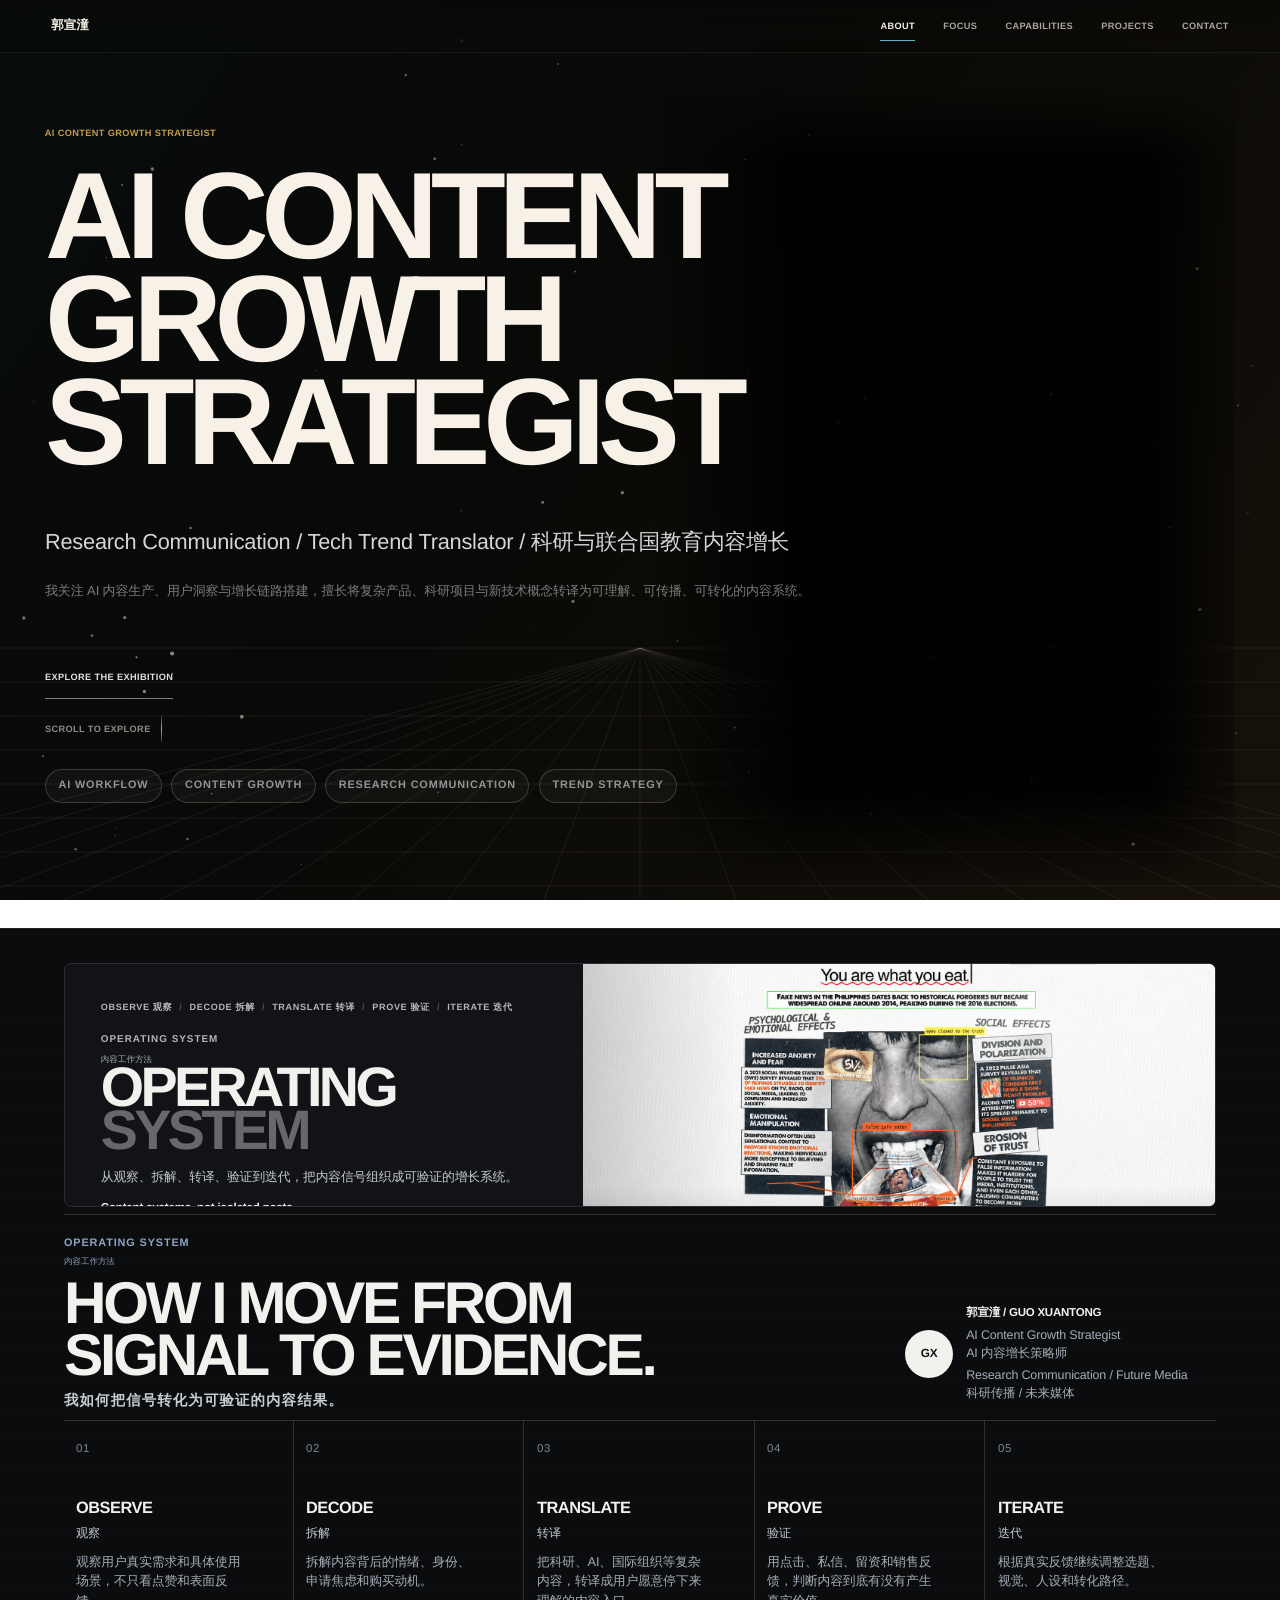
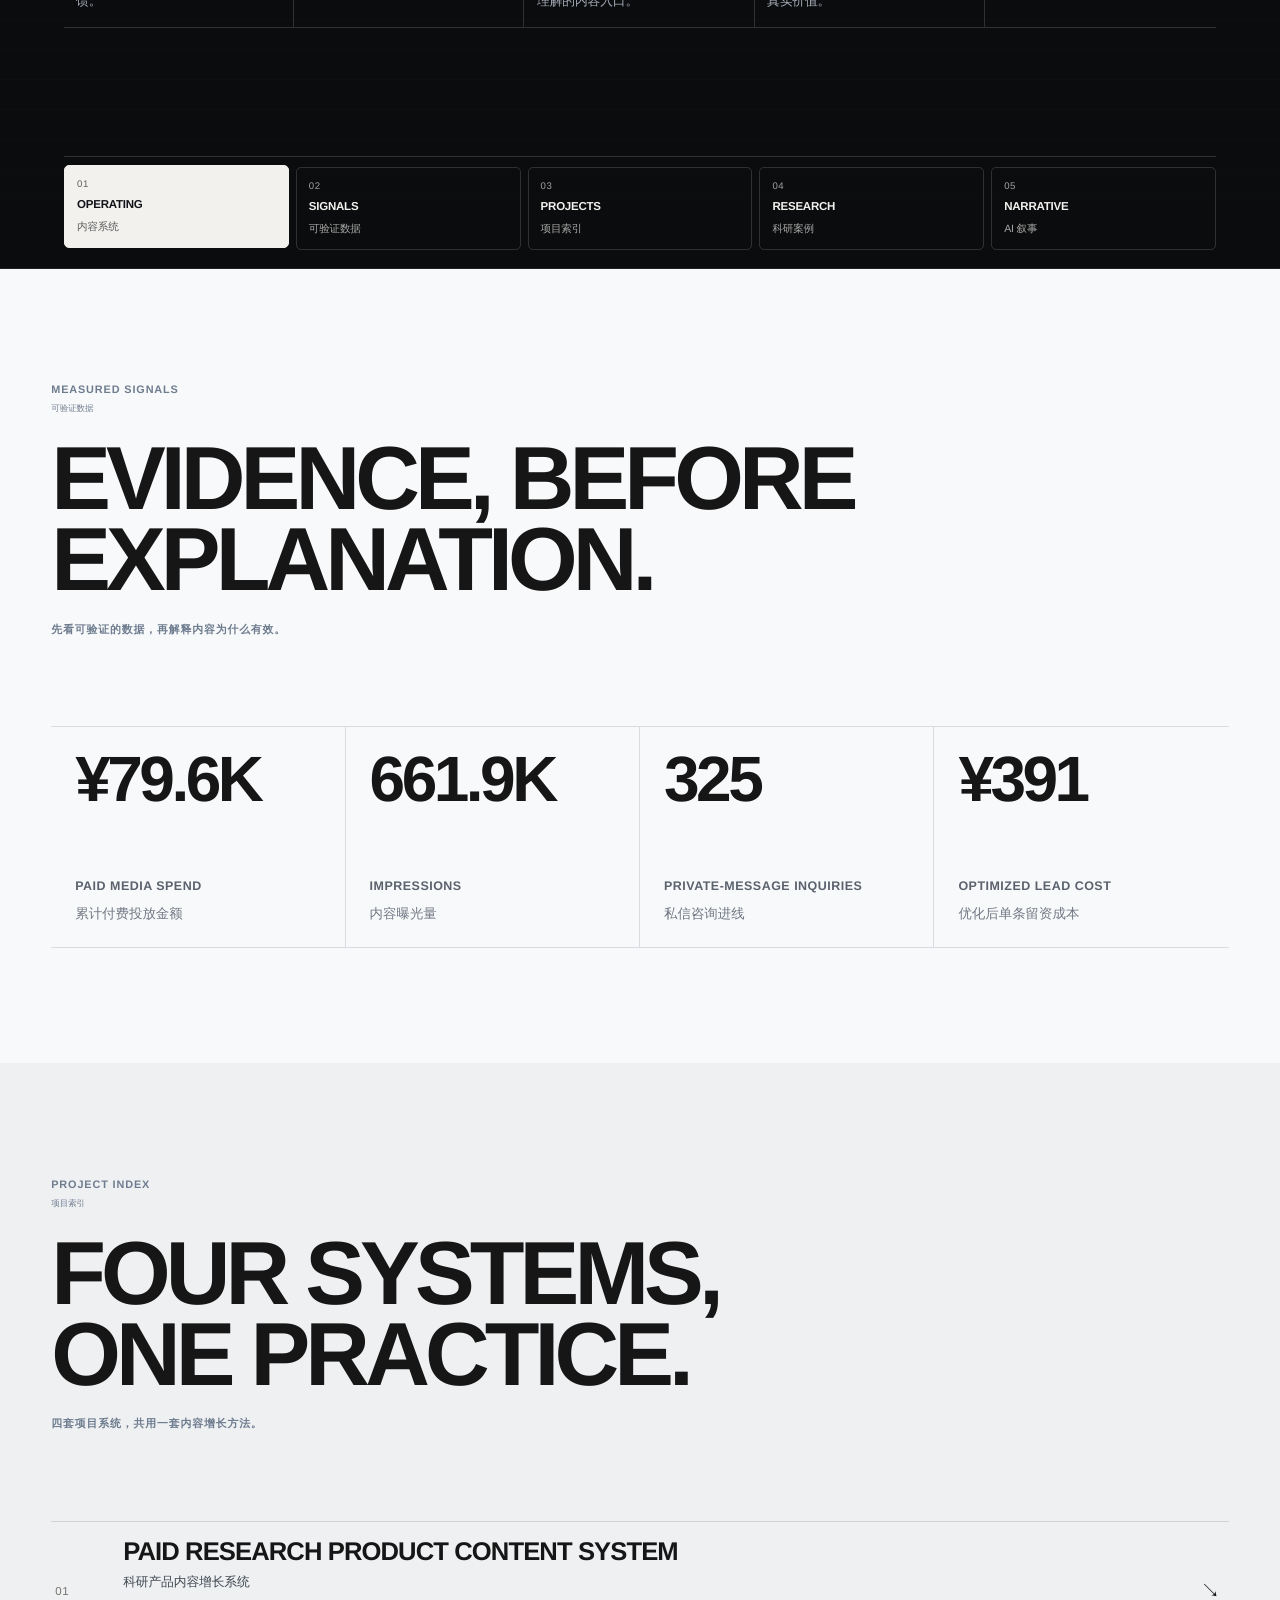
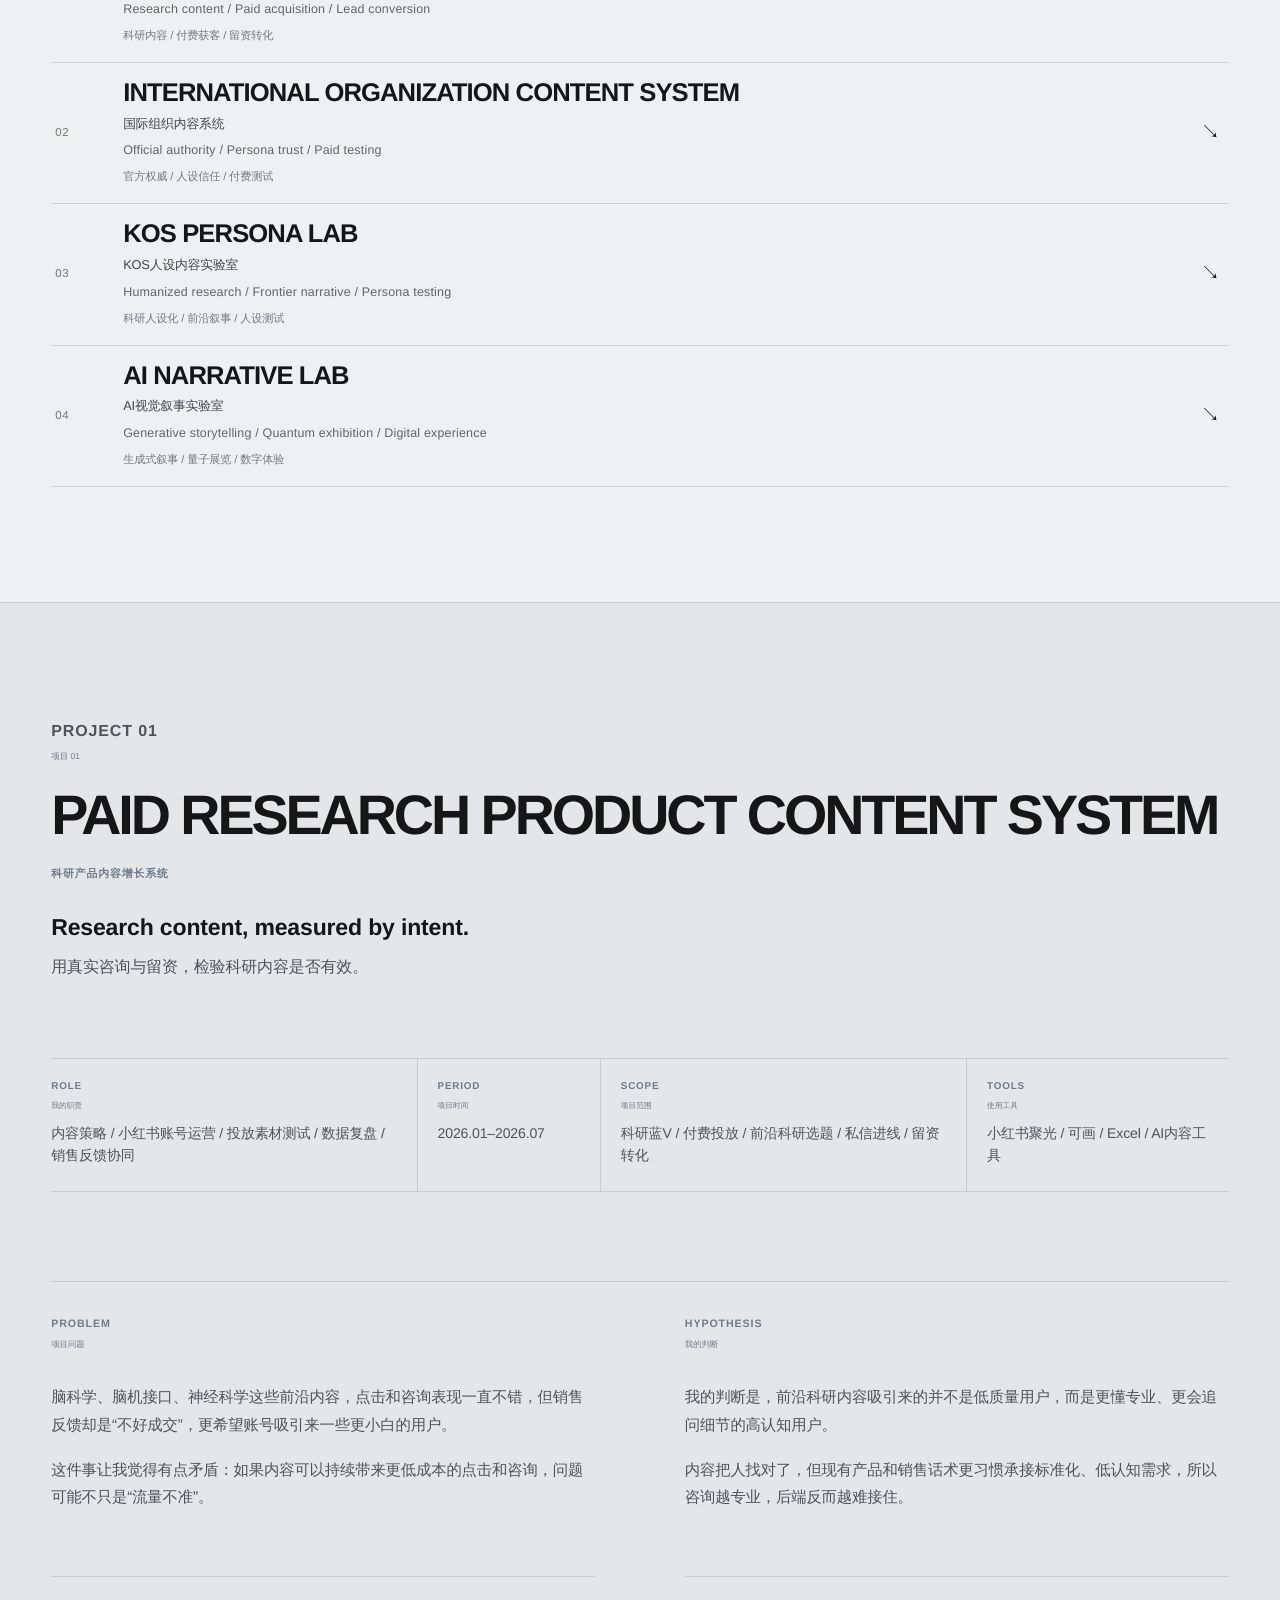
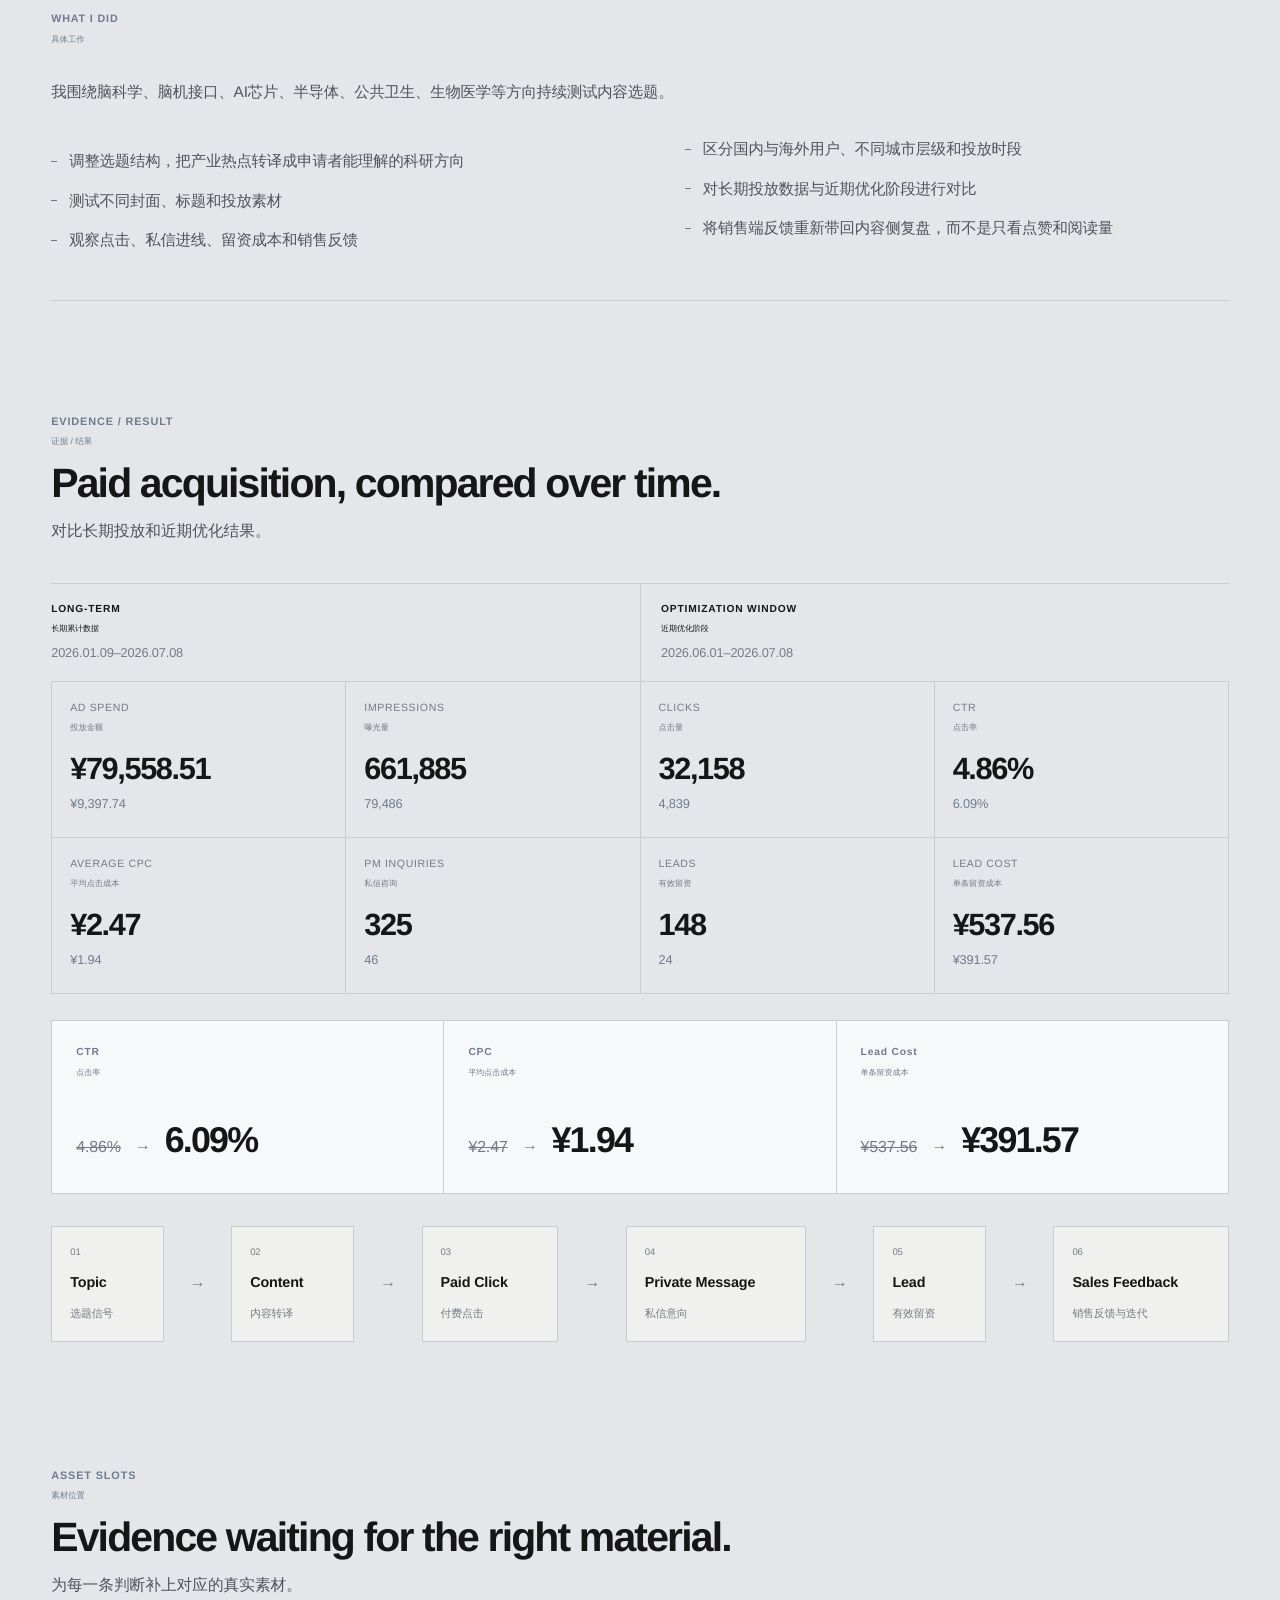
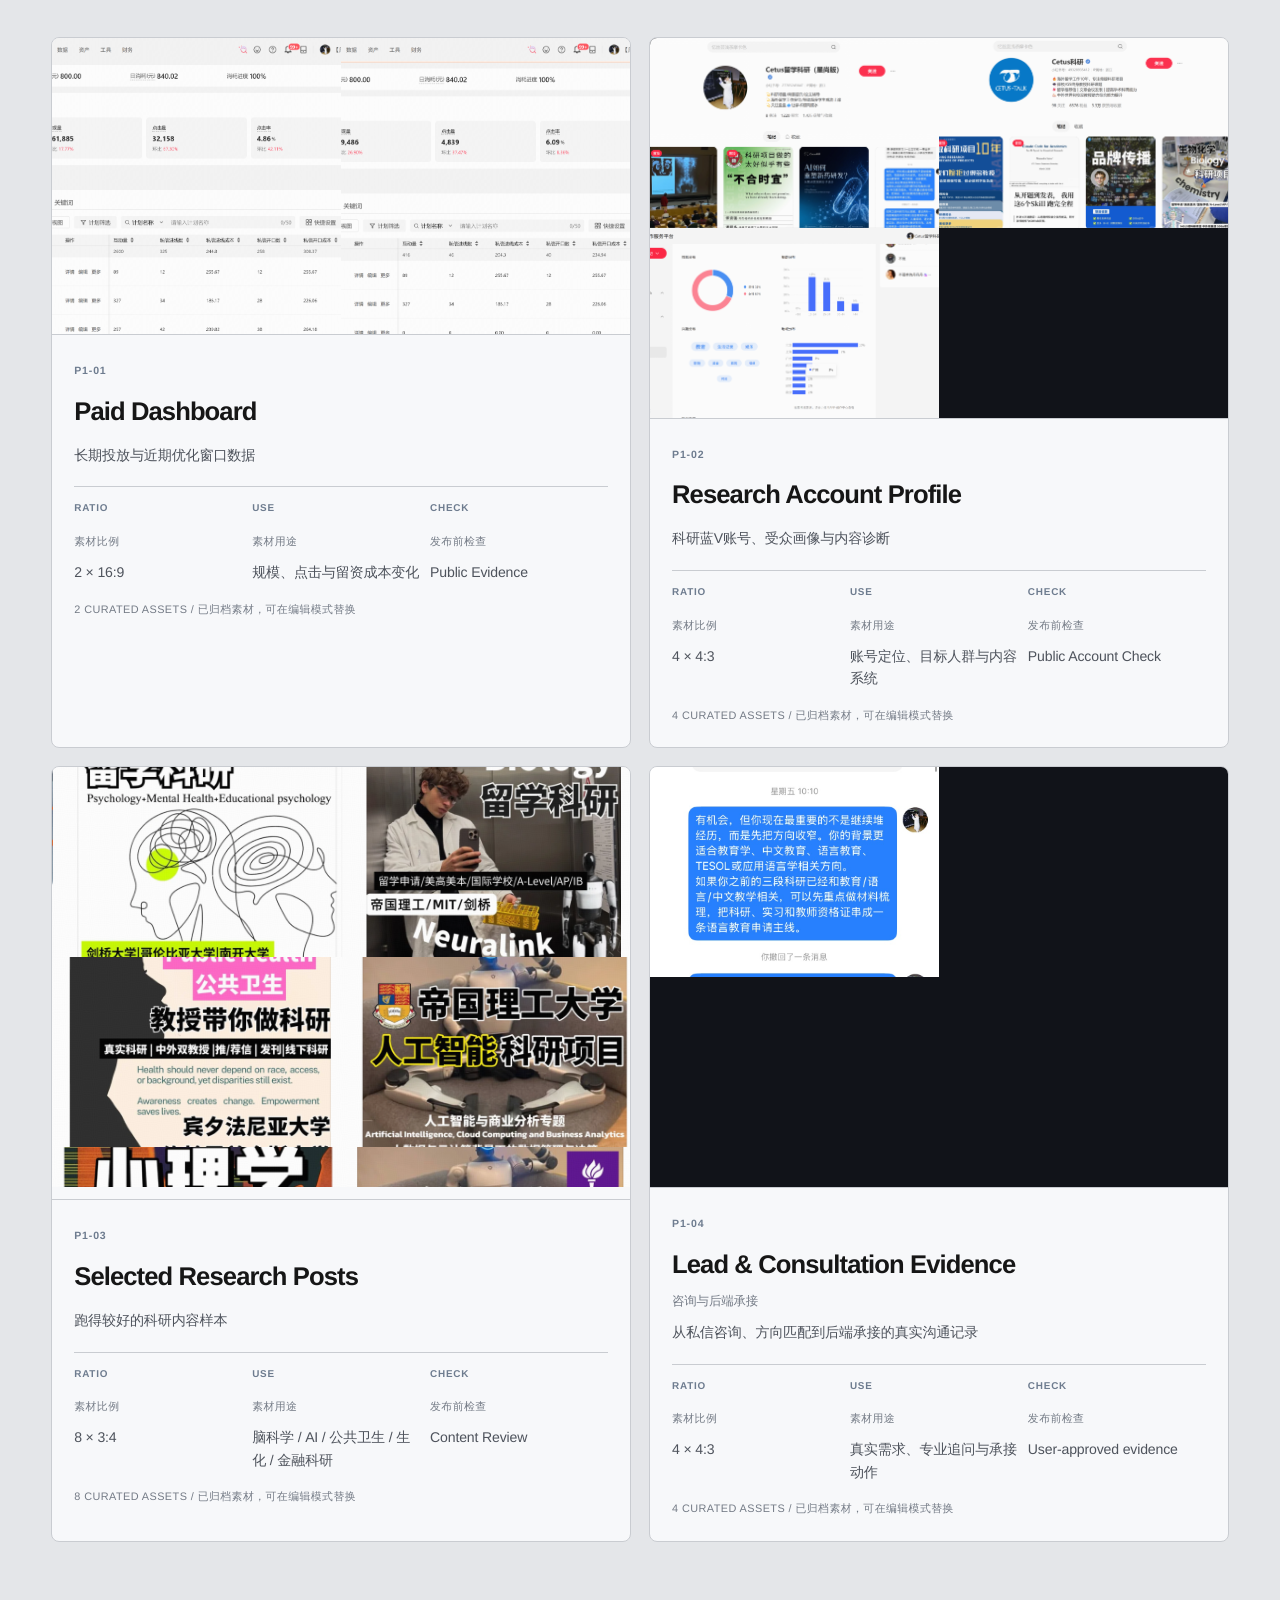
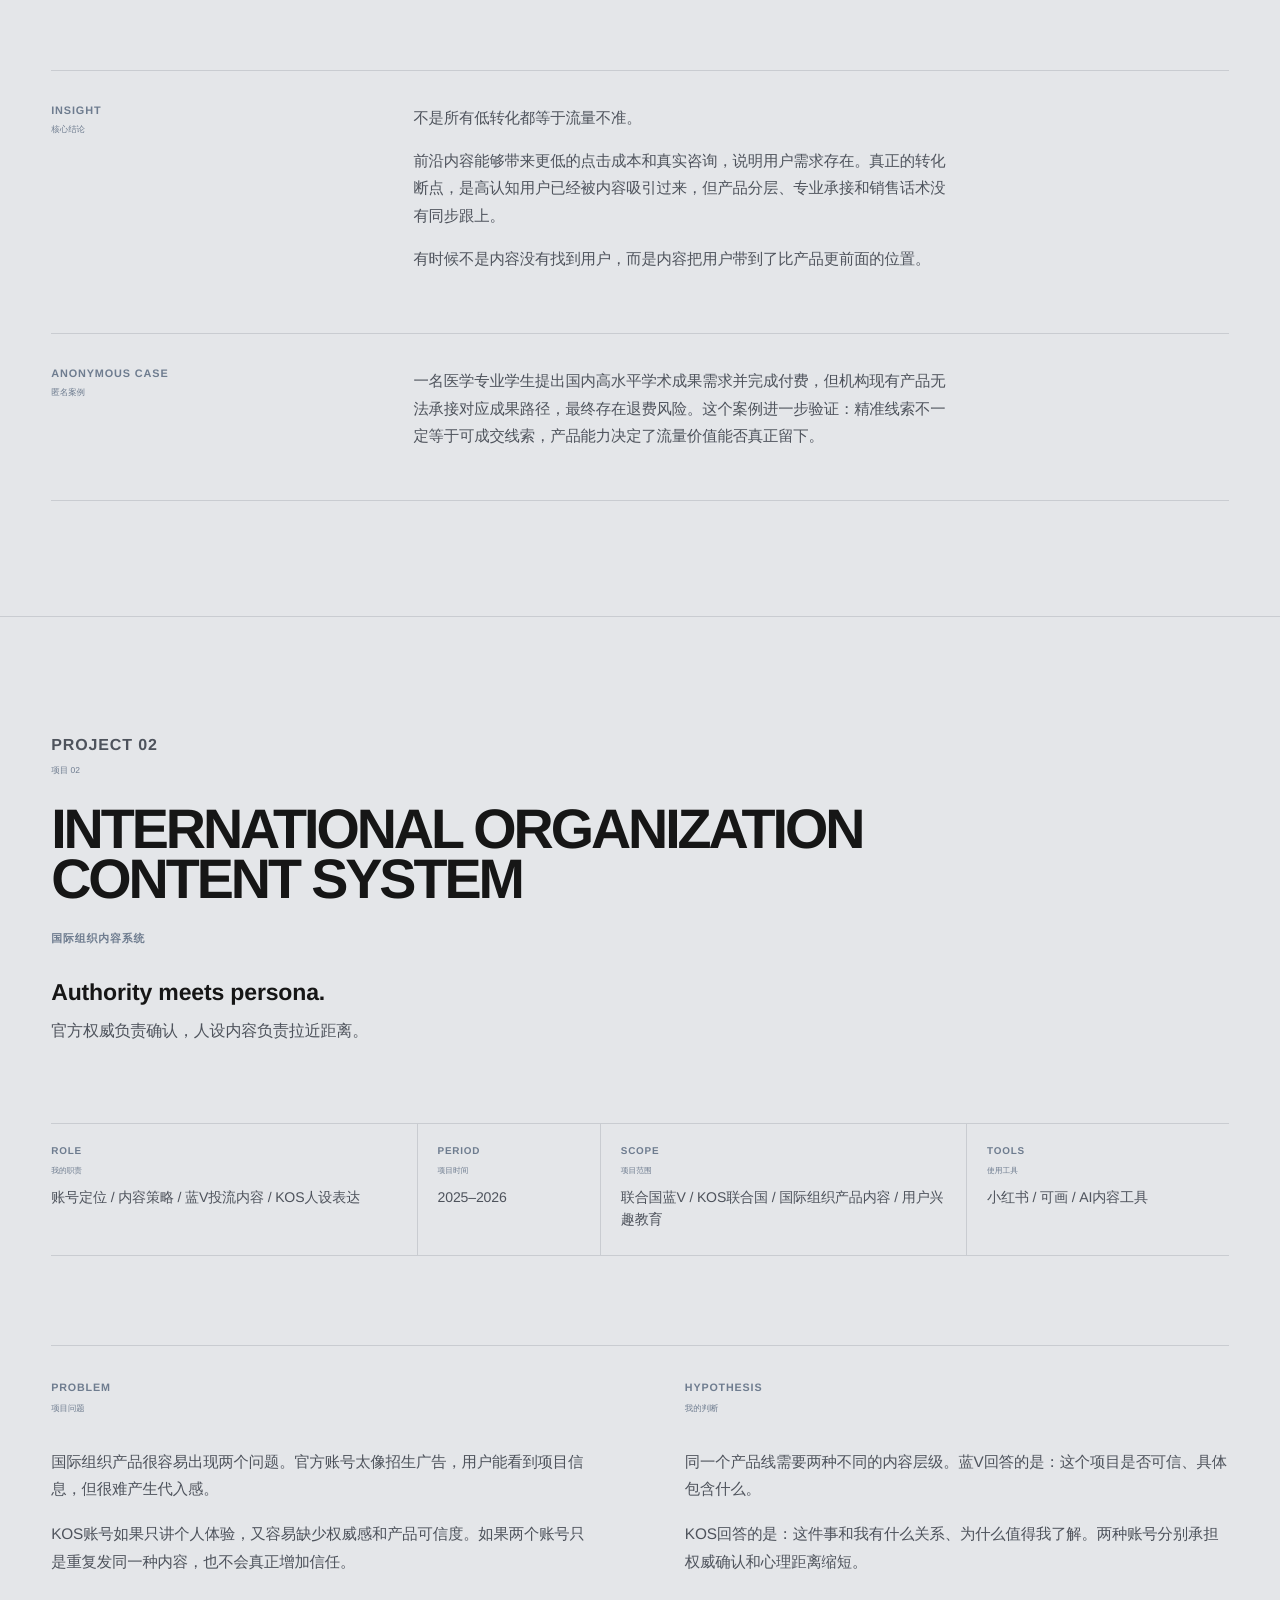
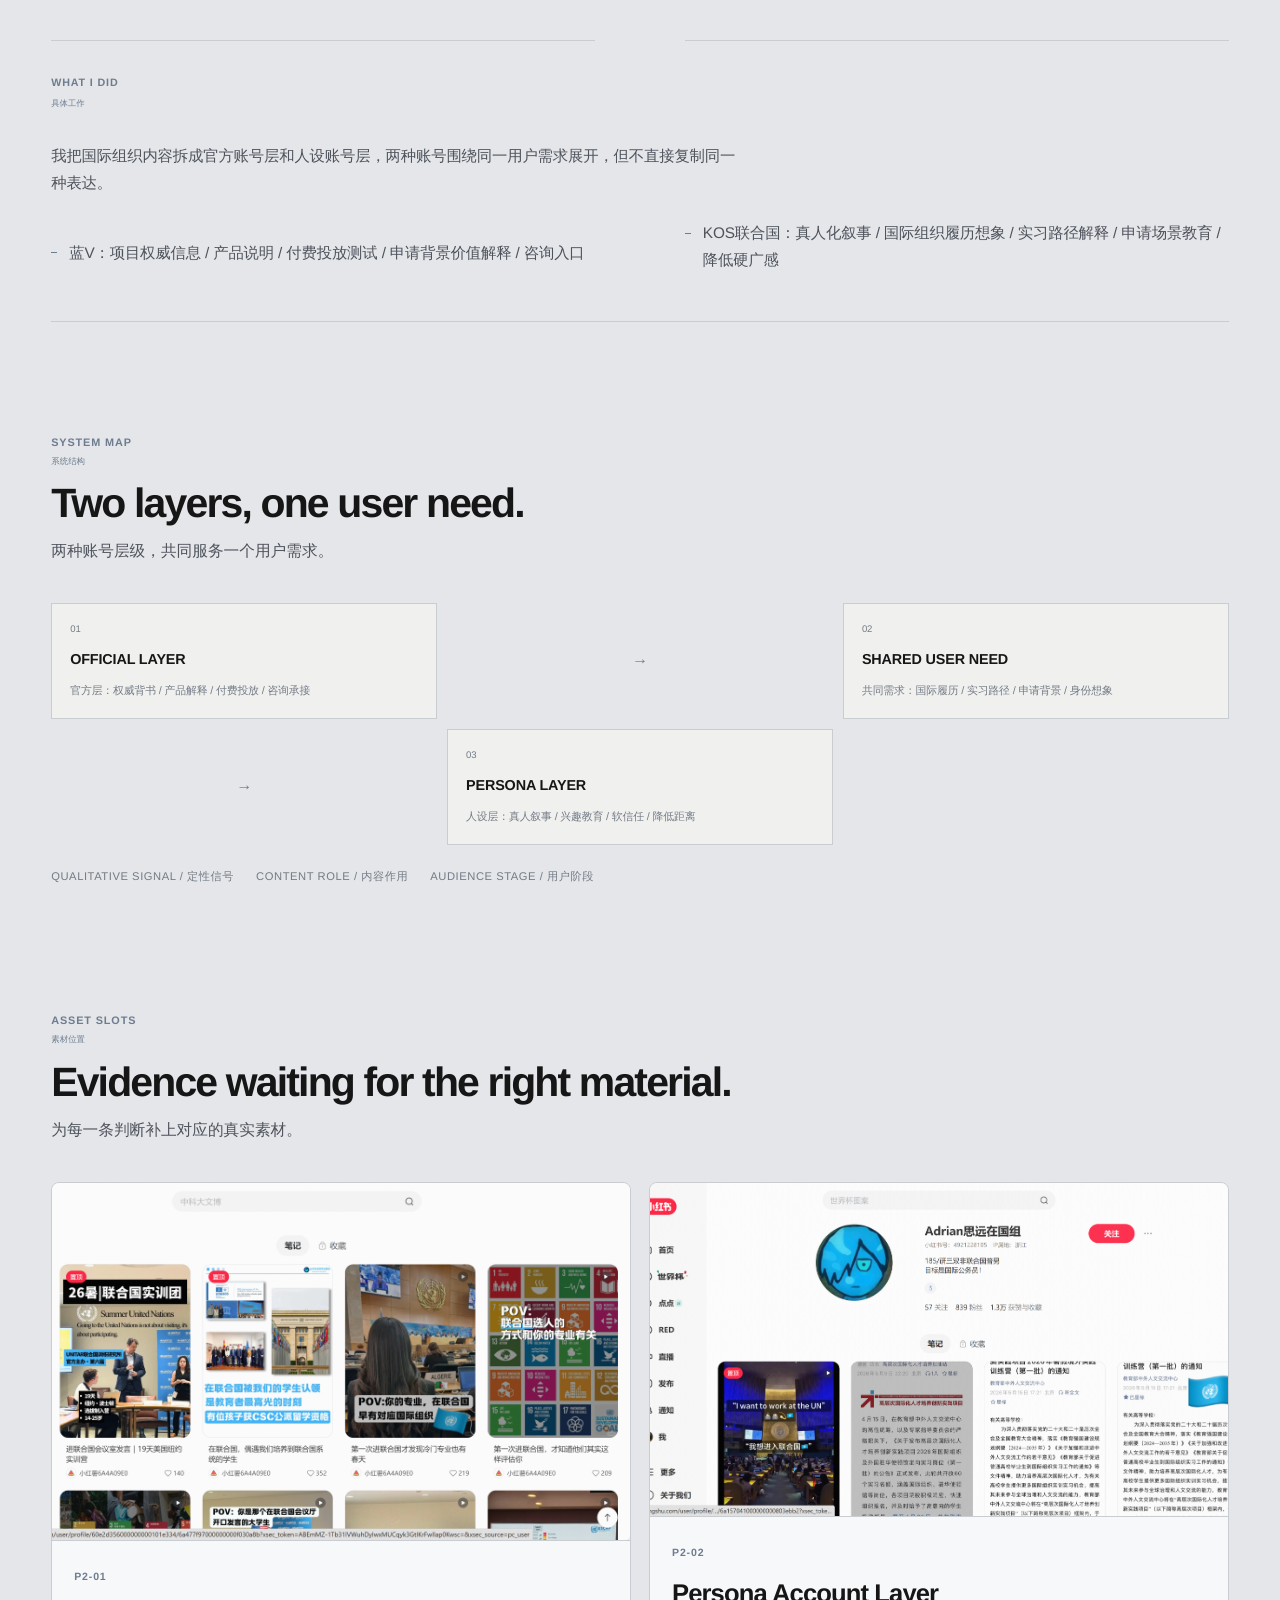
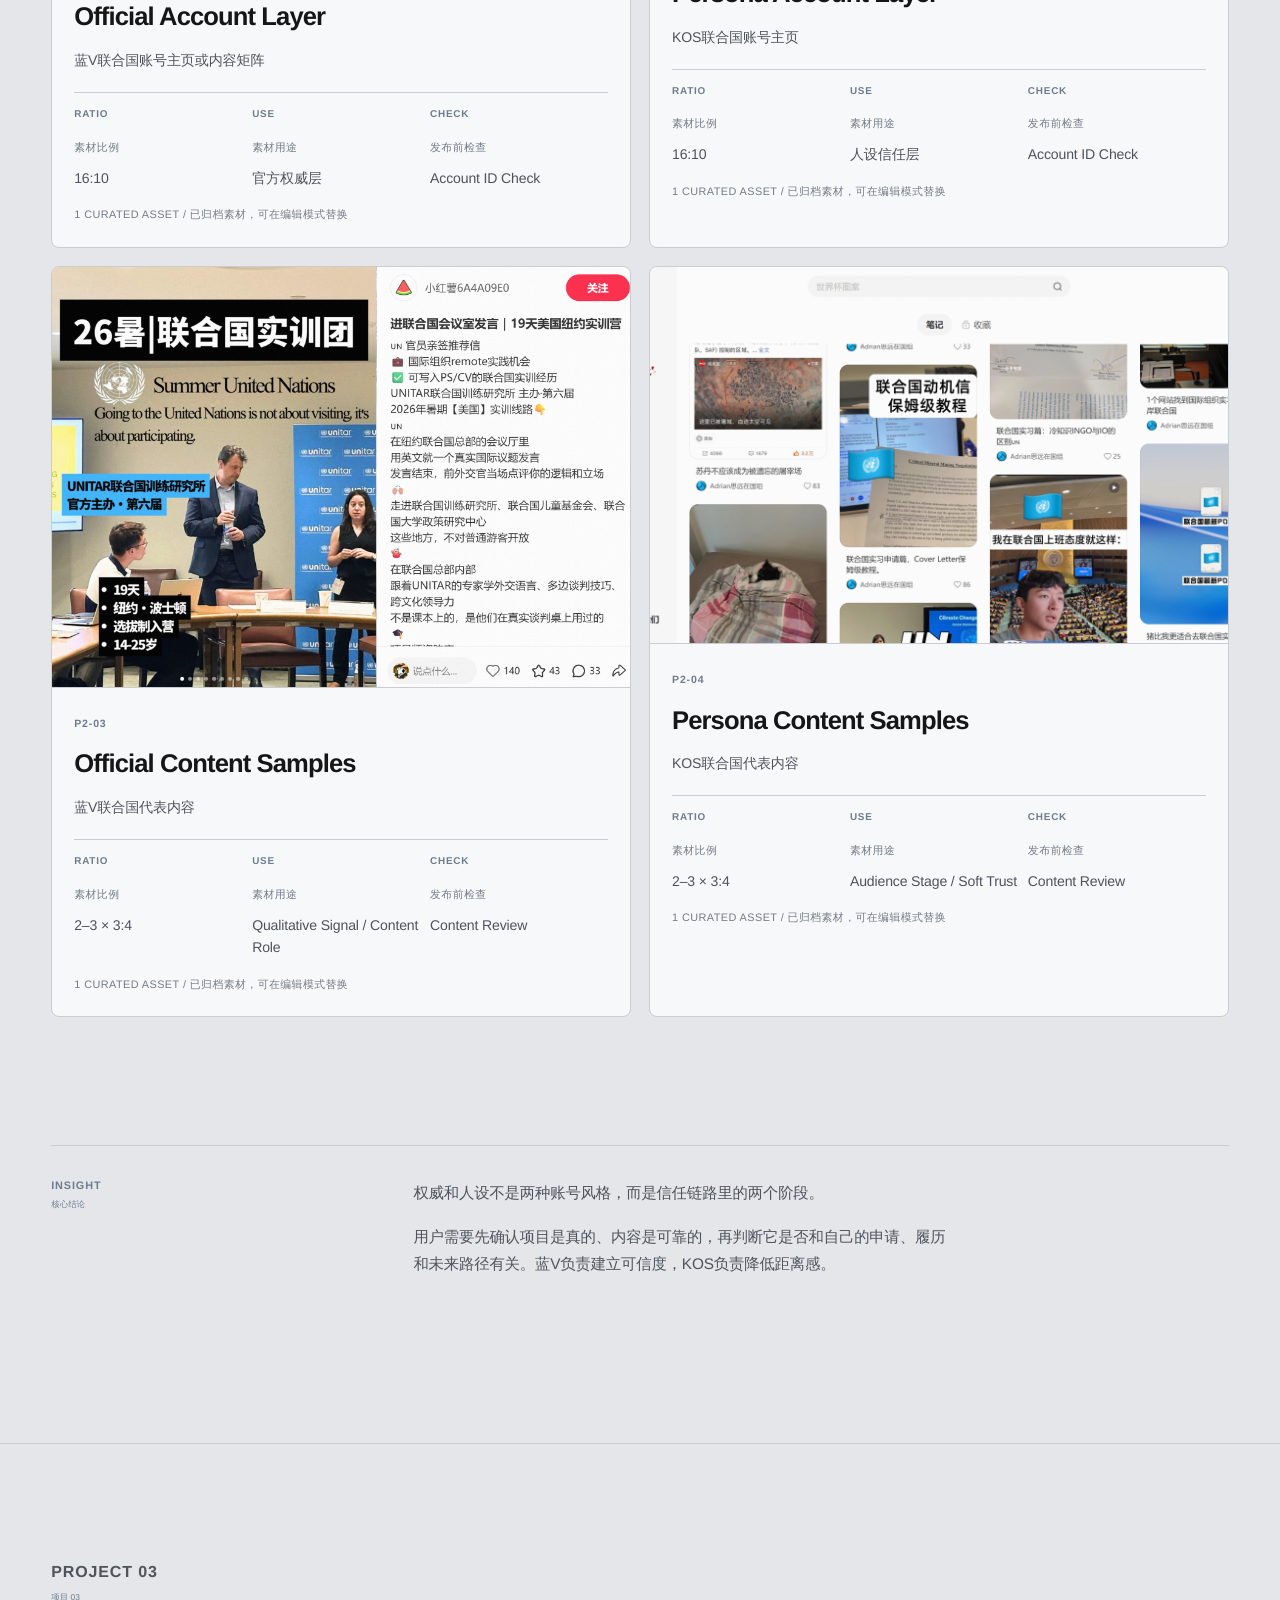
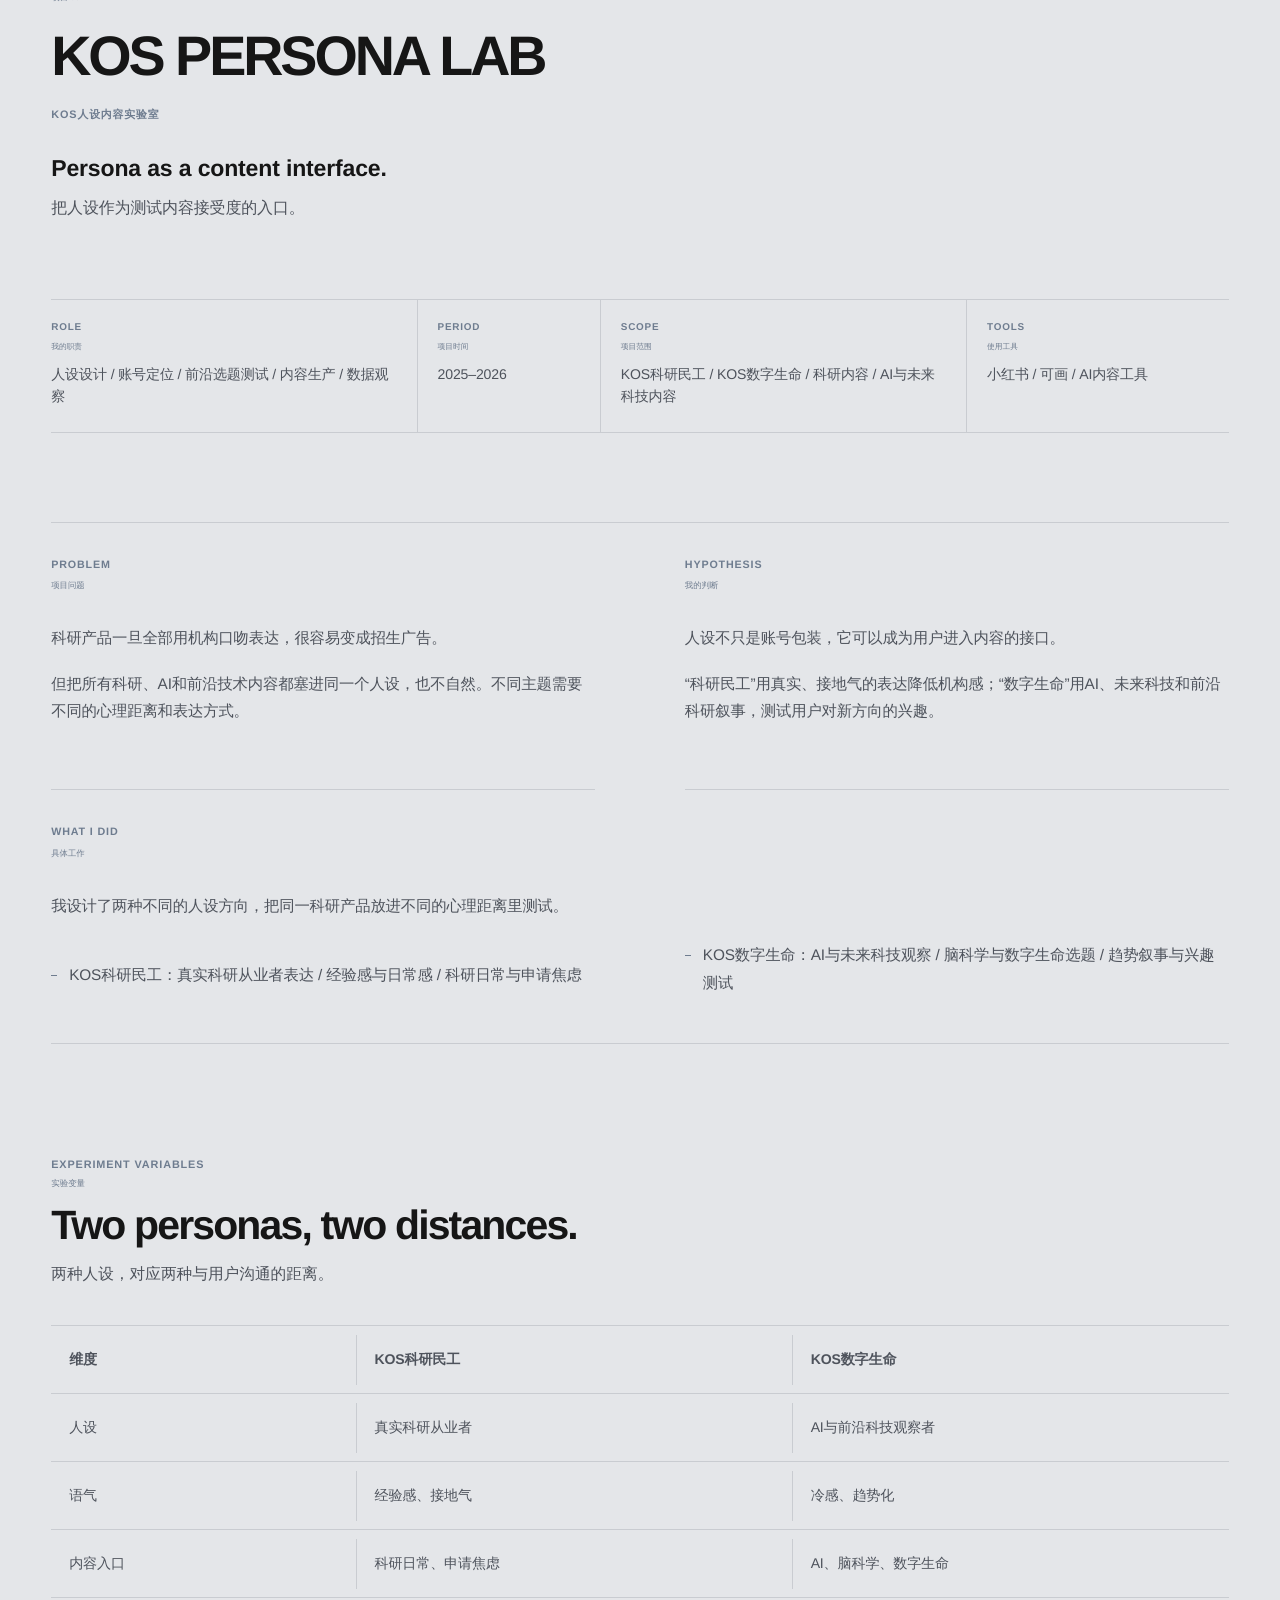
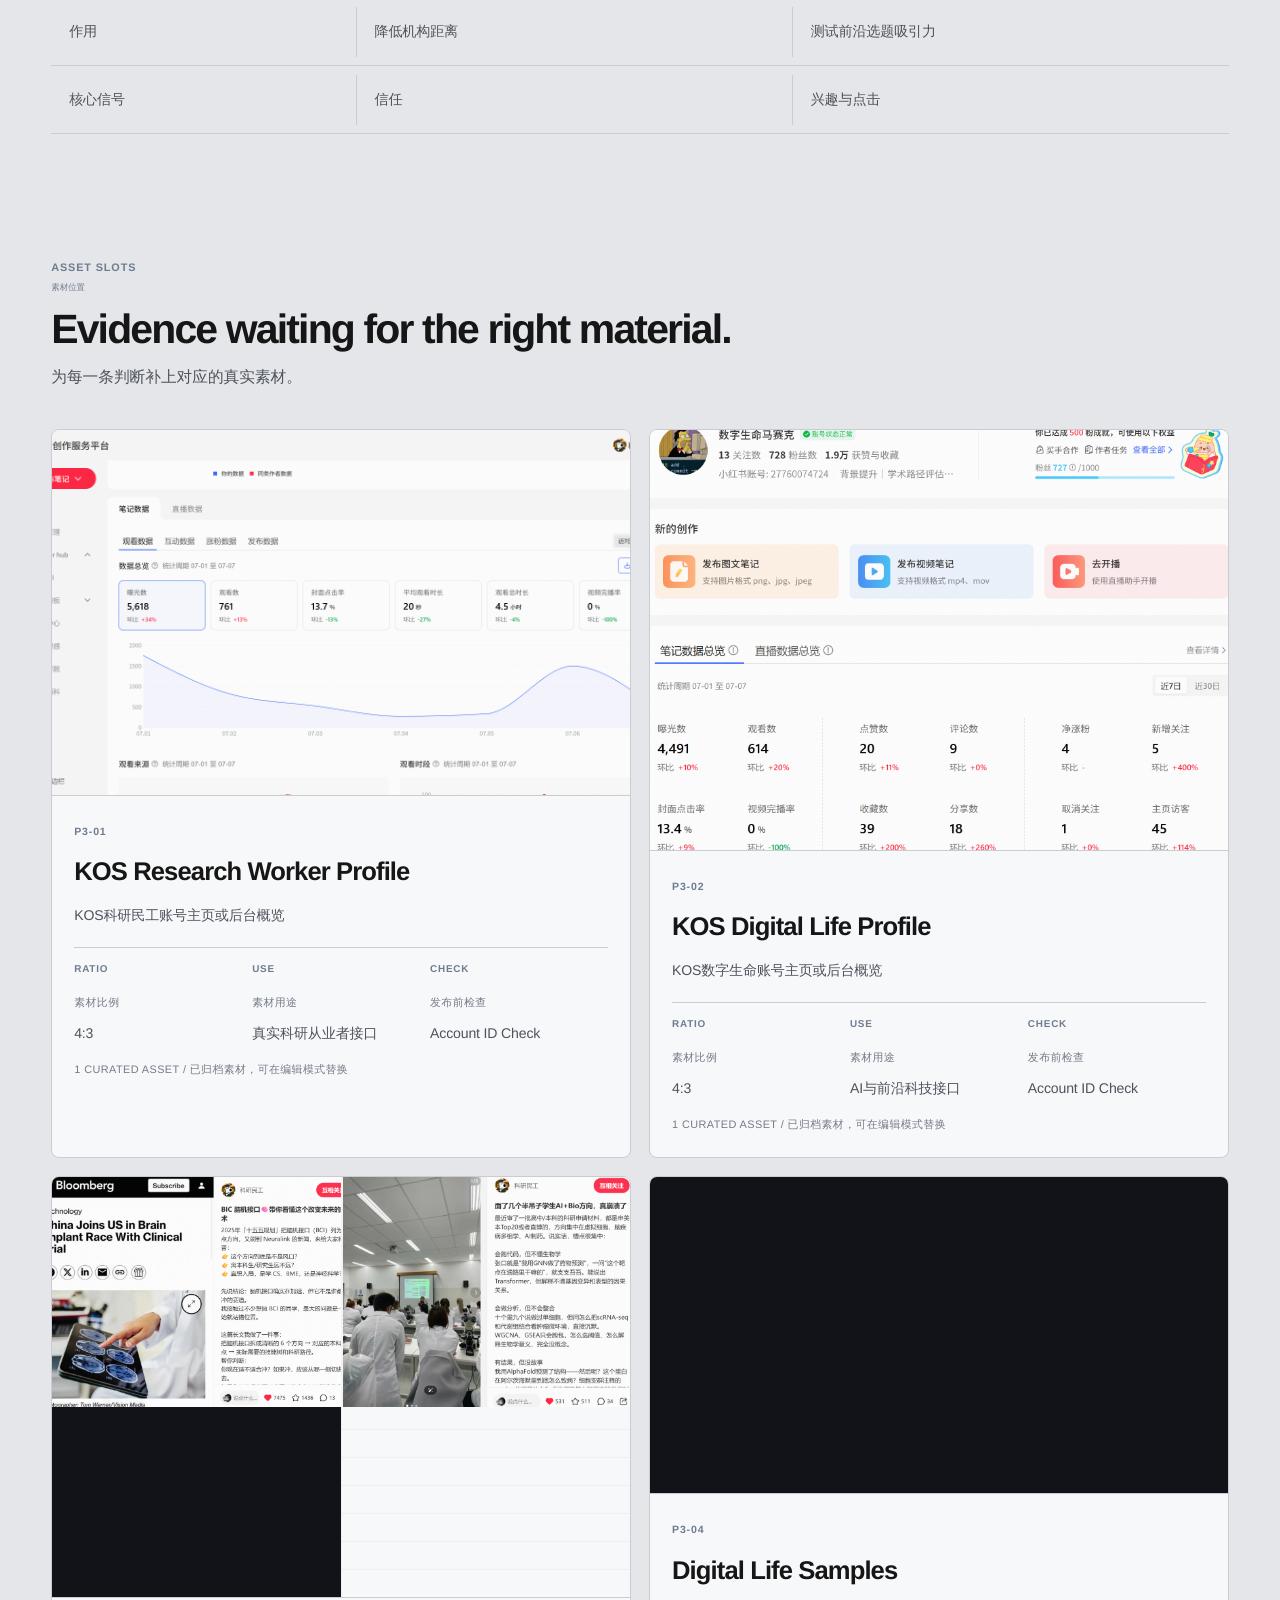
==== commit b0ed0c8c: "Fix contact cards" ====
--- a/index.html
+++ b/index.html
@@ -547,7 +547,7 @@
     </div>
 
 <script src="components/PortfolioArchive.data.js?v=20260714-ai-video-dual-2"></script>
-<script src="components/PortfolioArchive.js?v=20260714-ai-video-dual-2"></script>
+<script src="components/PortfolioArchive.js?v=20260716-contact-1"></script>
   <script src="script.js?v=20260710-library-gap-final2"></script>
     <script>
       window.addEventListener("load", () => {
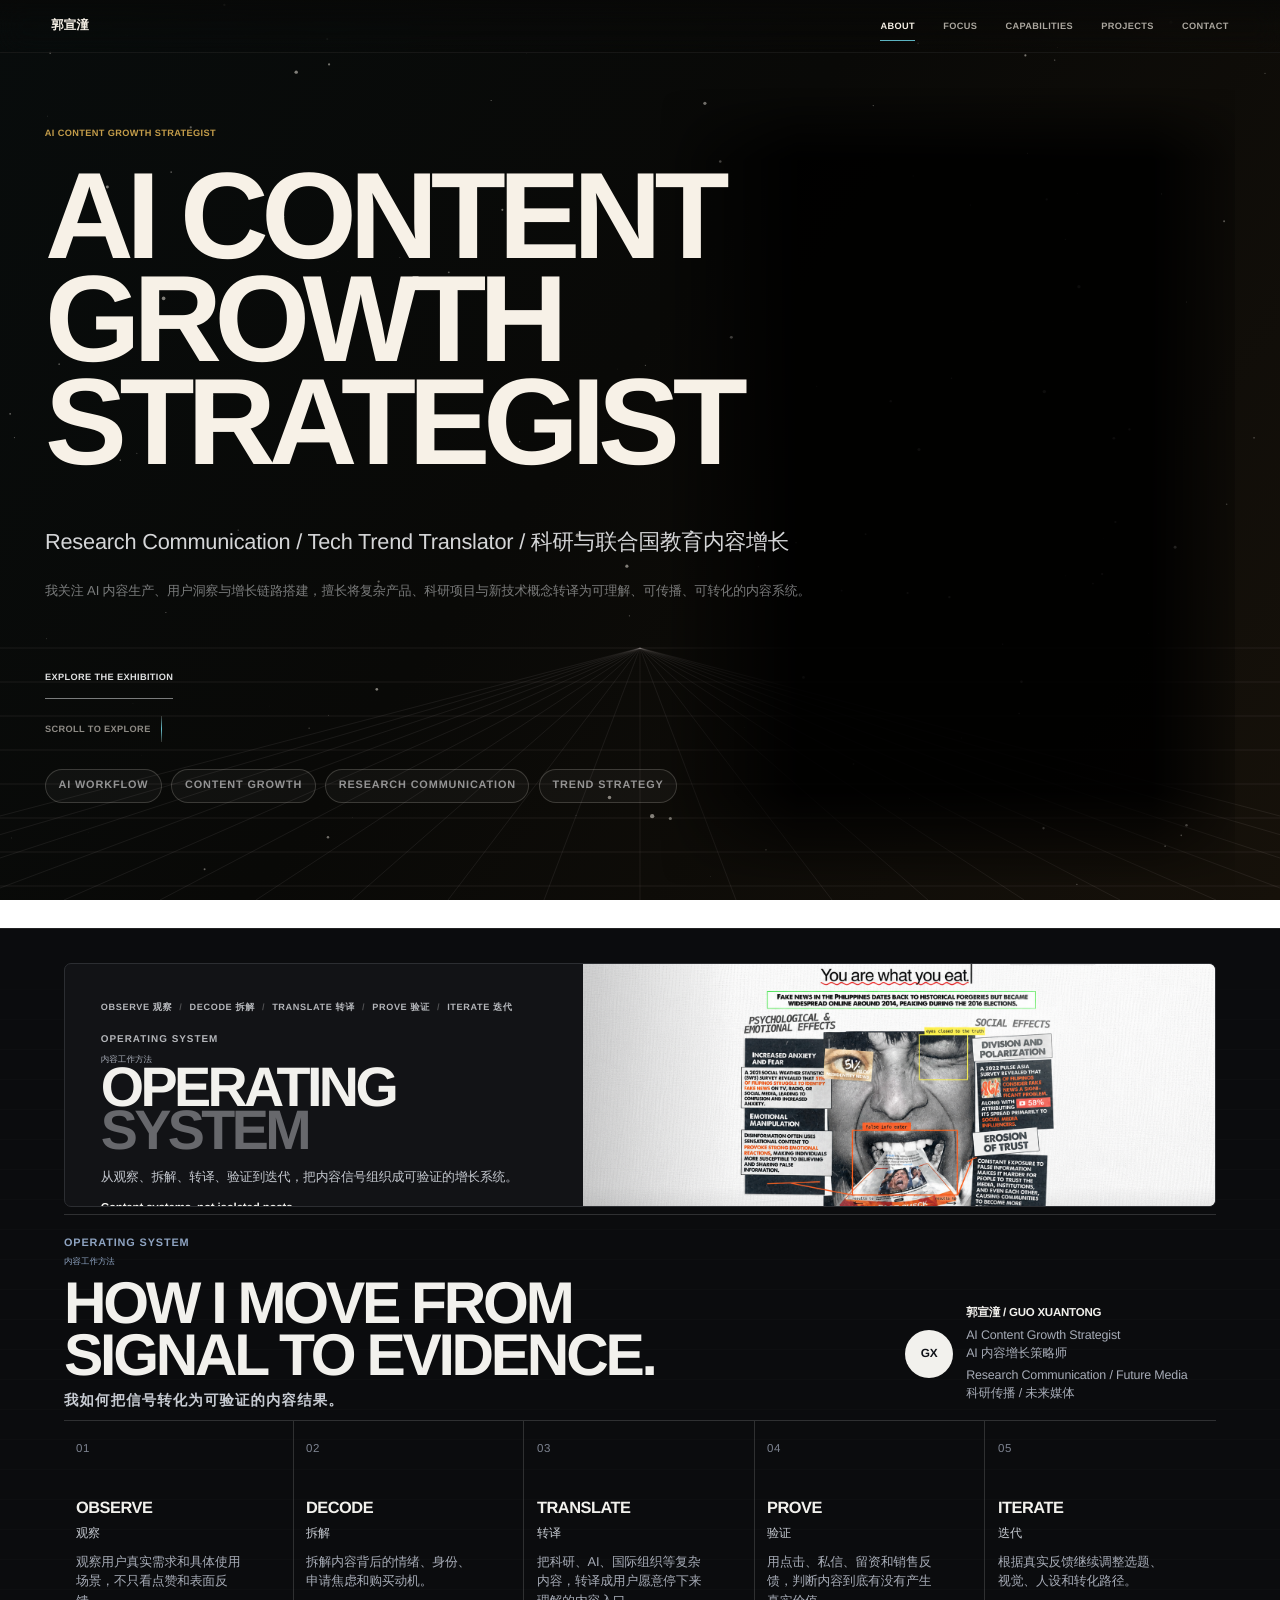
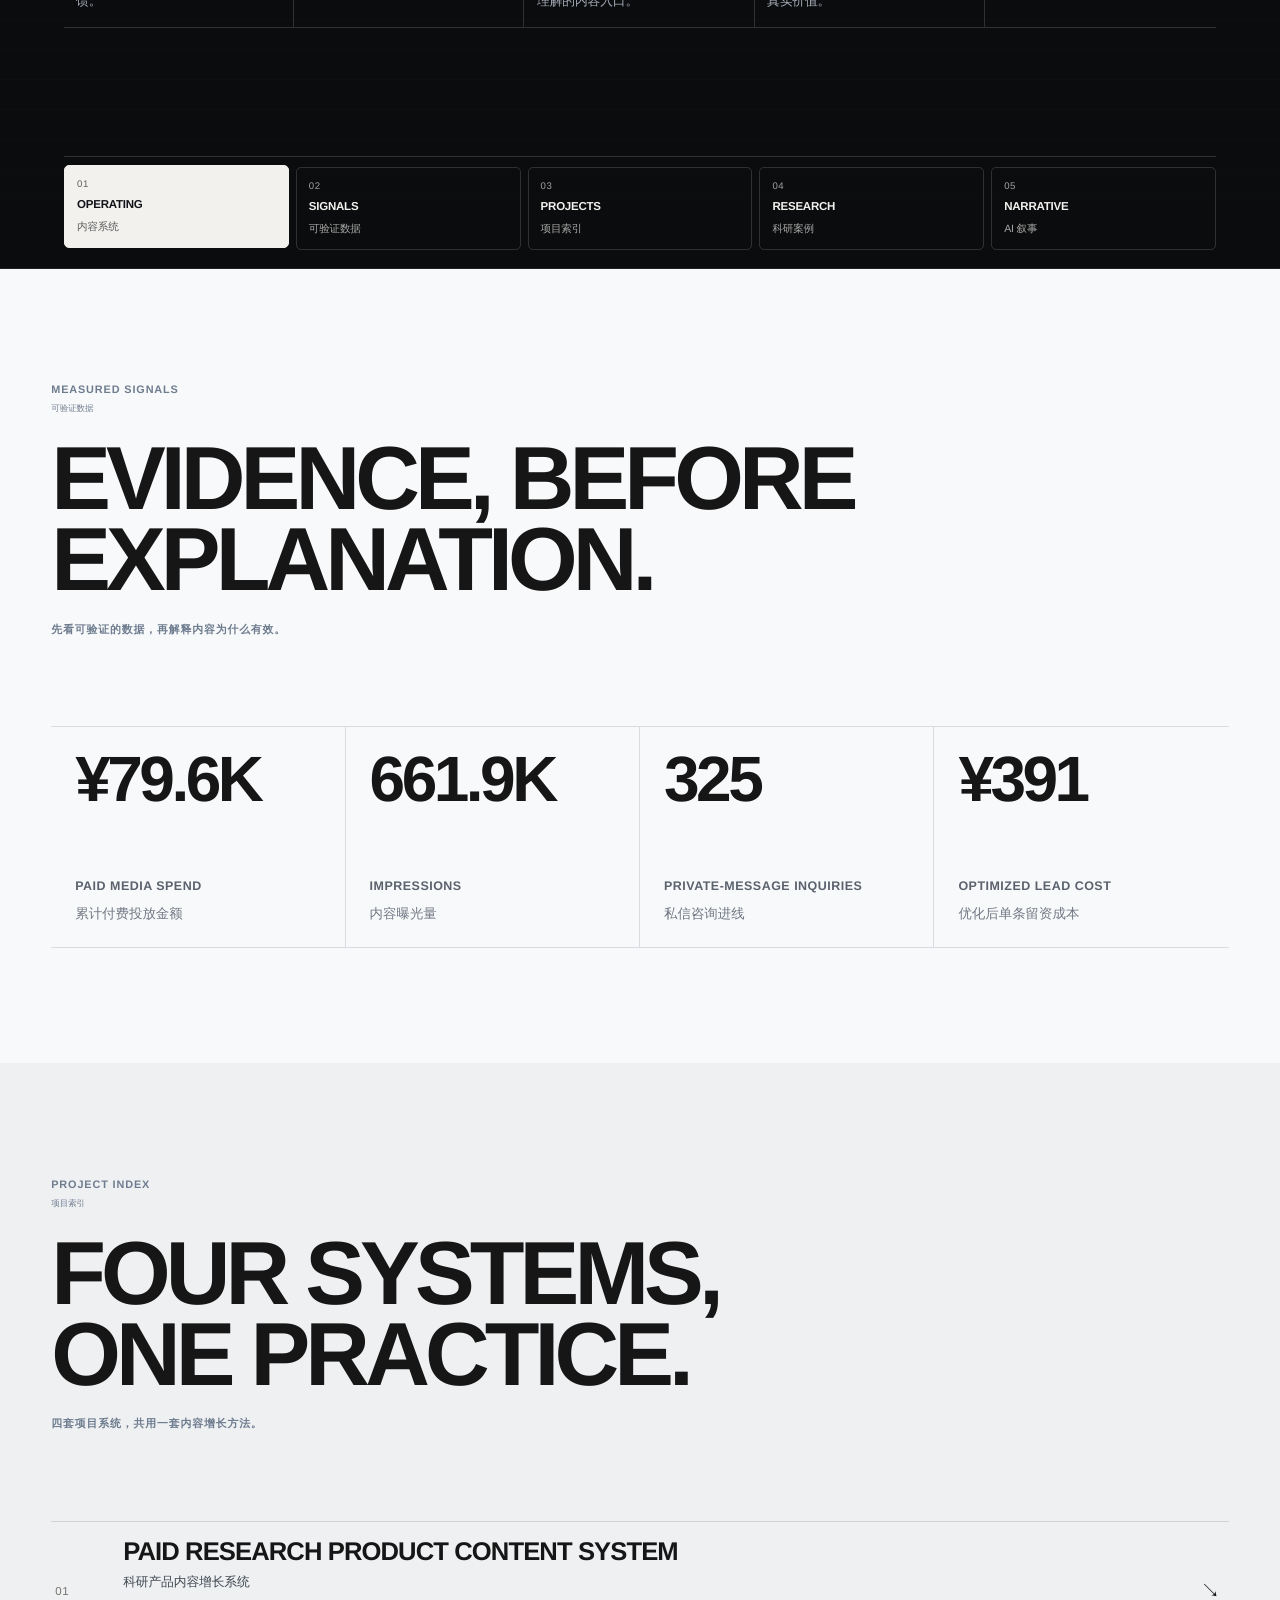
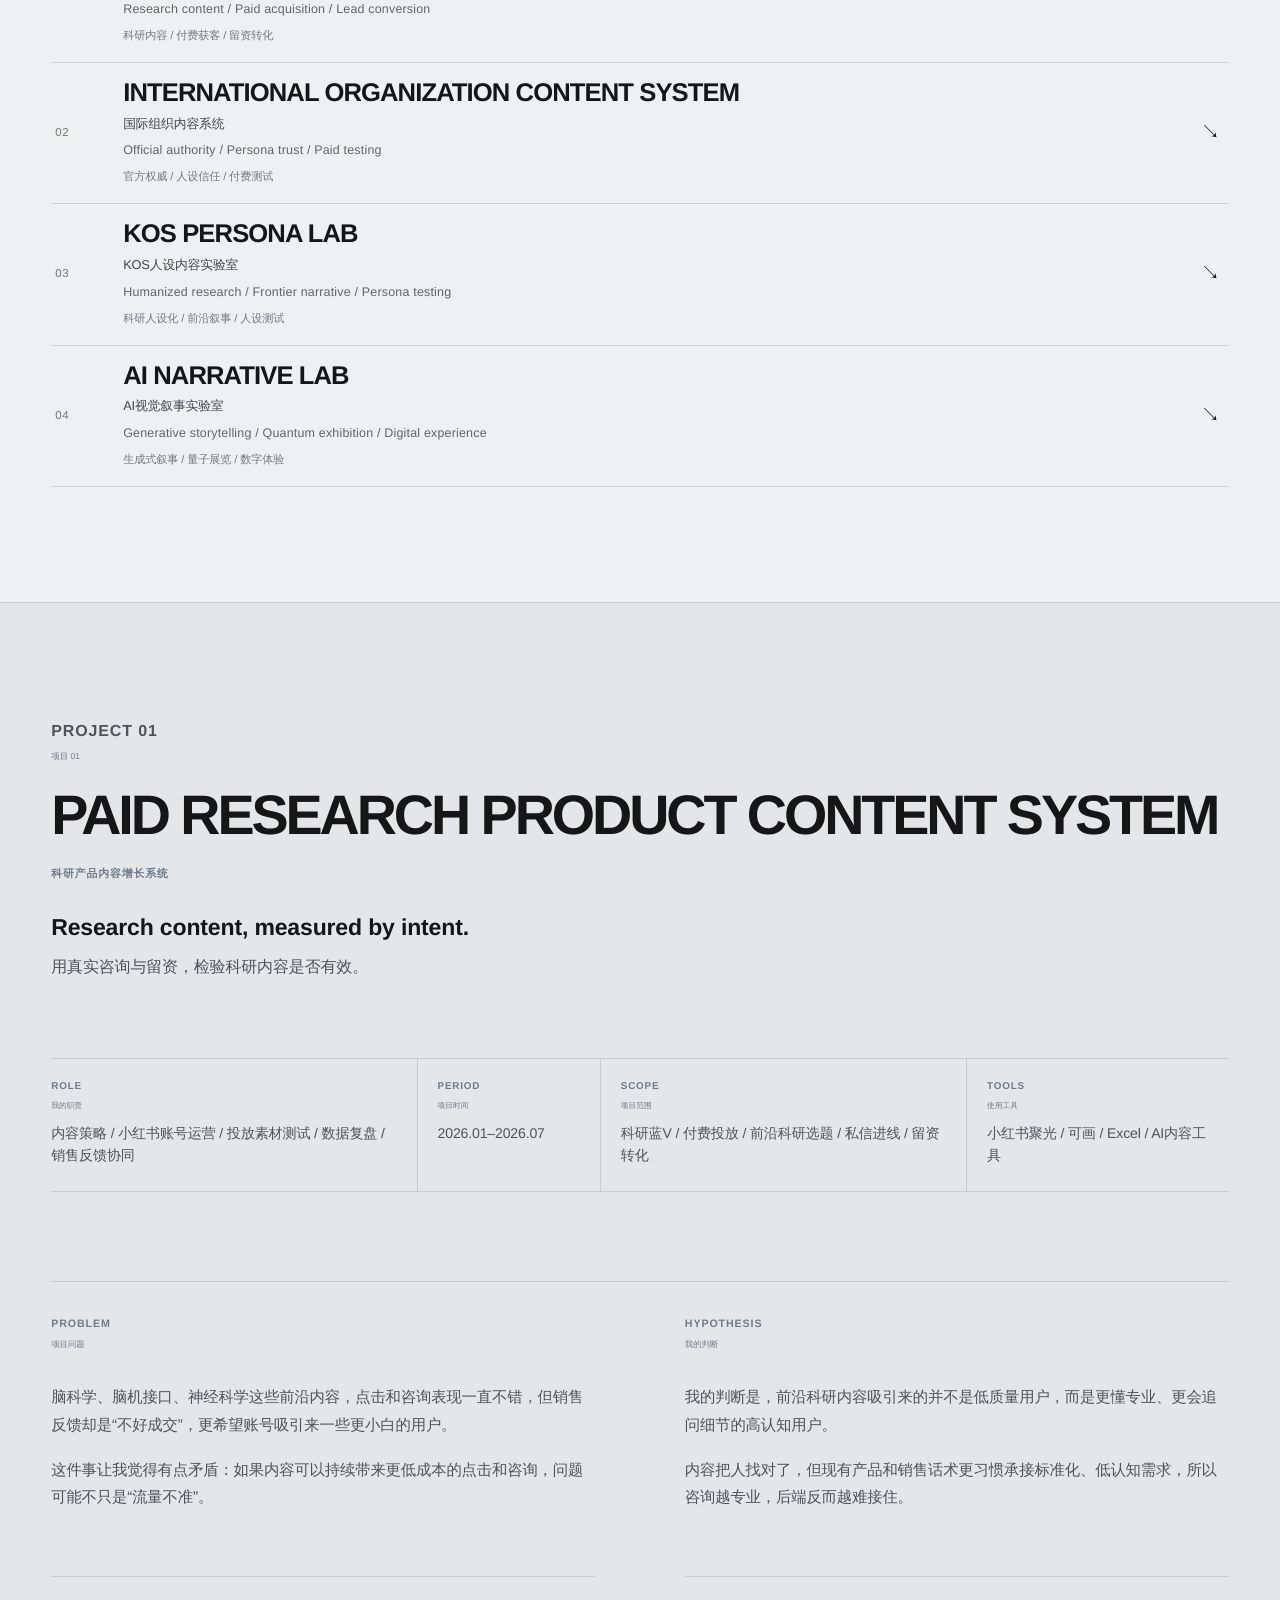
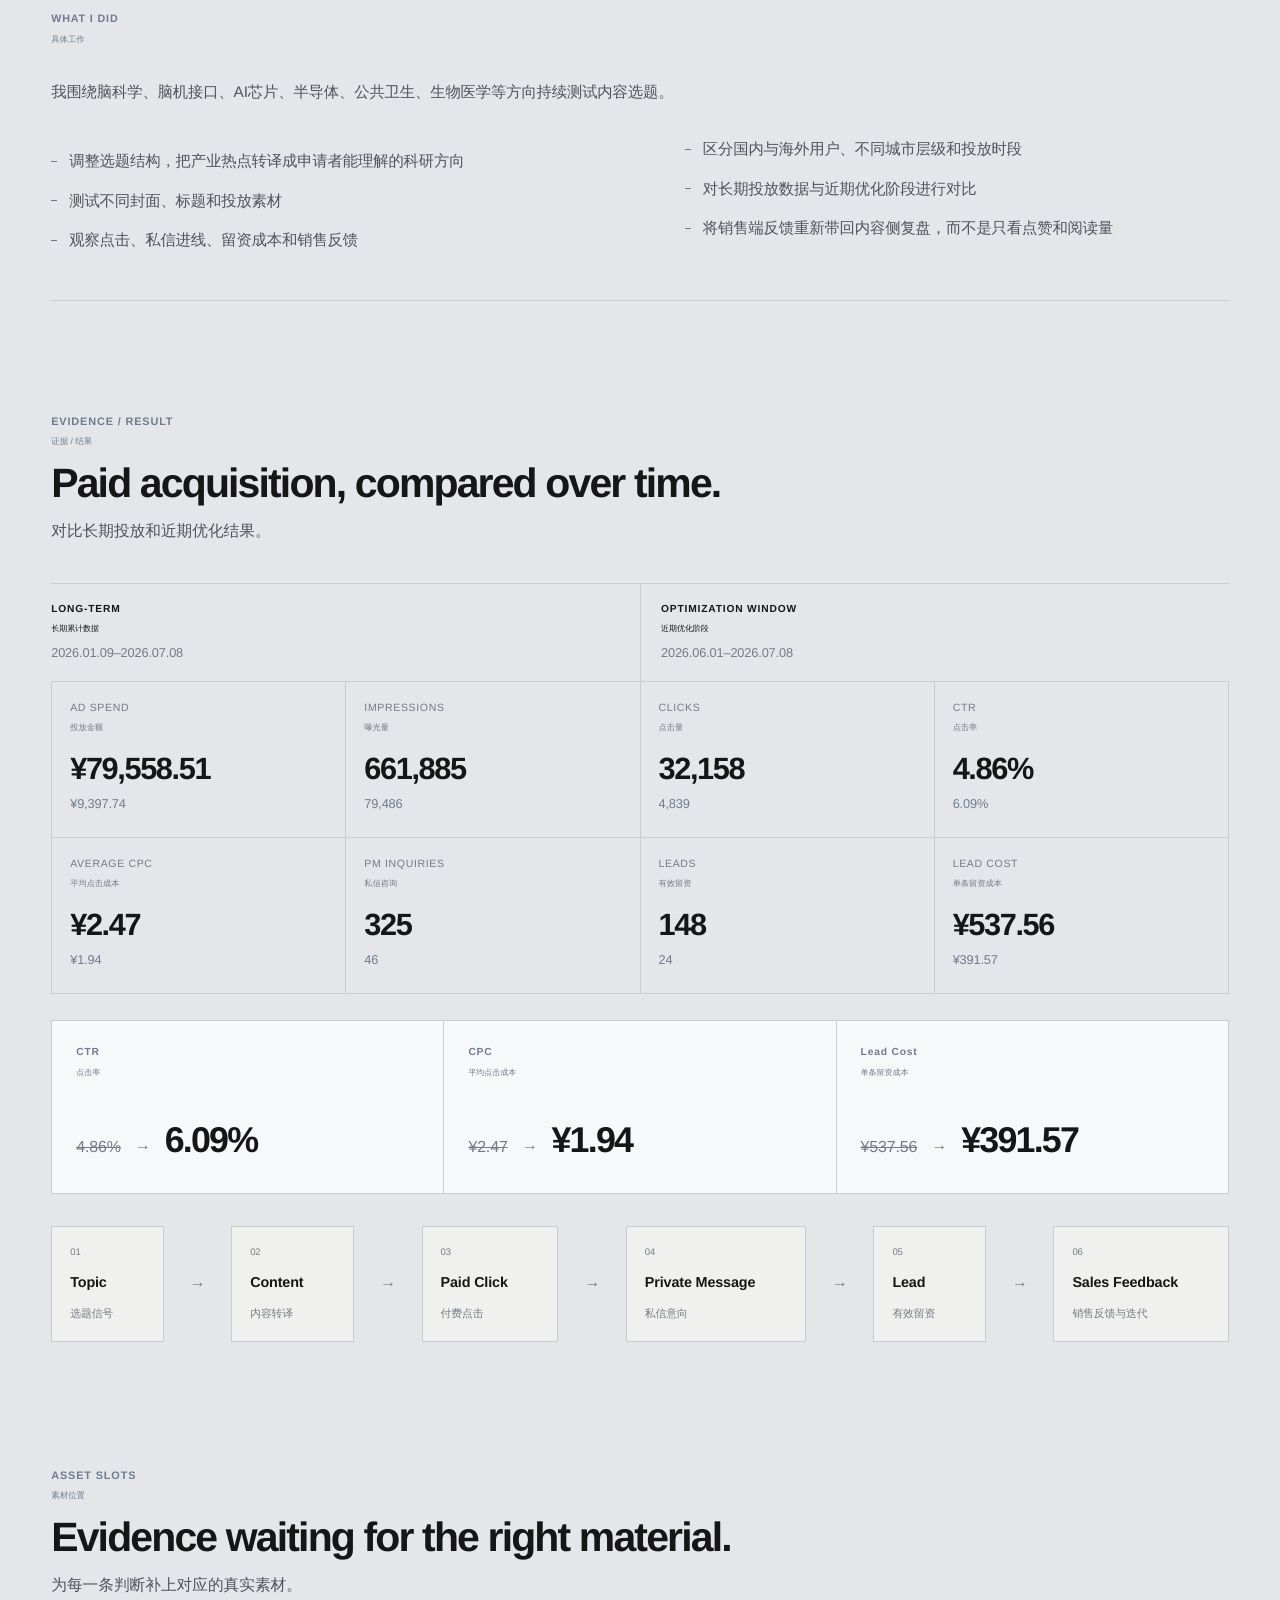
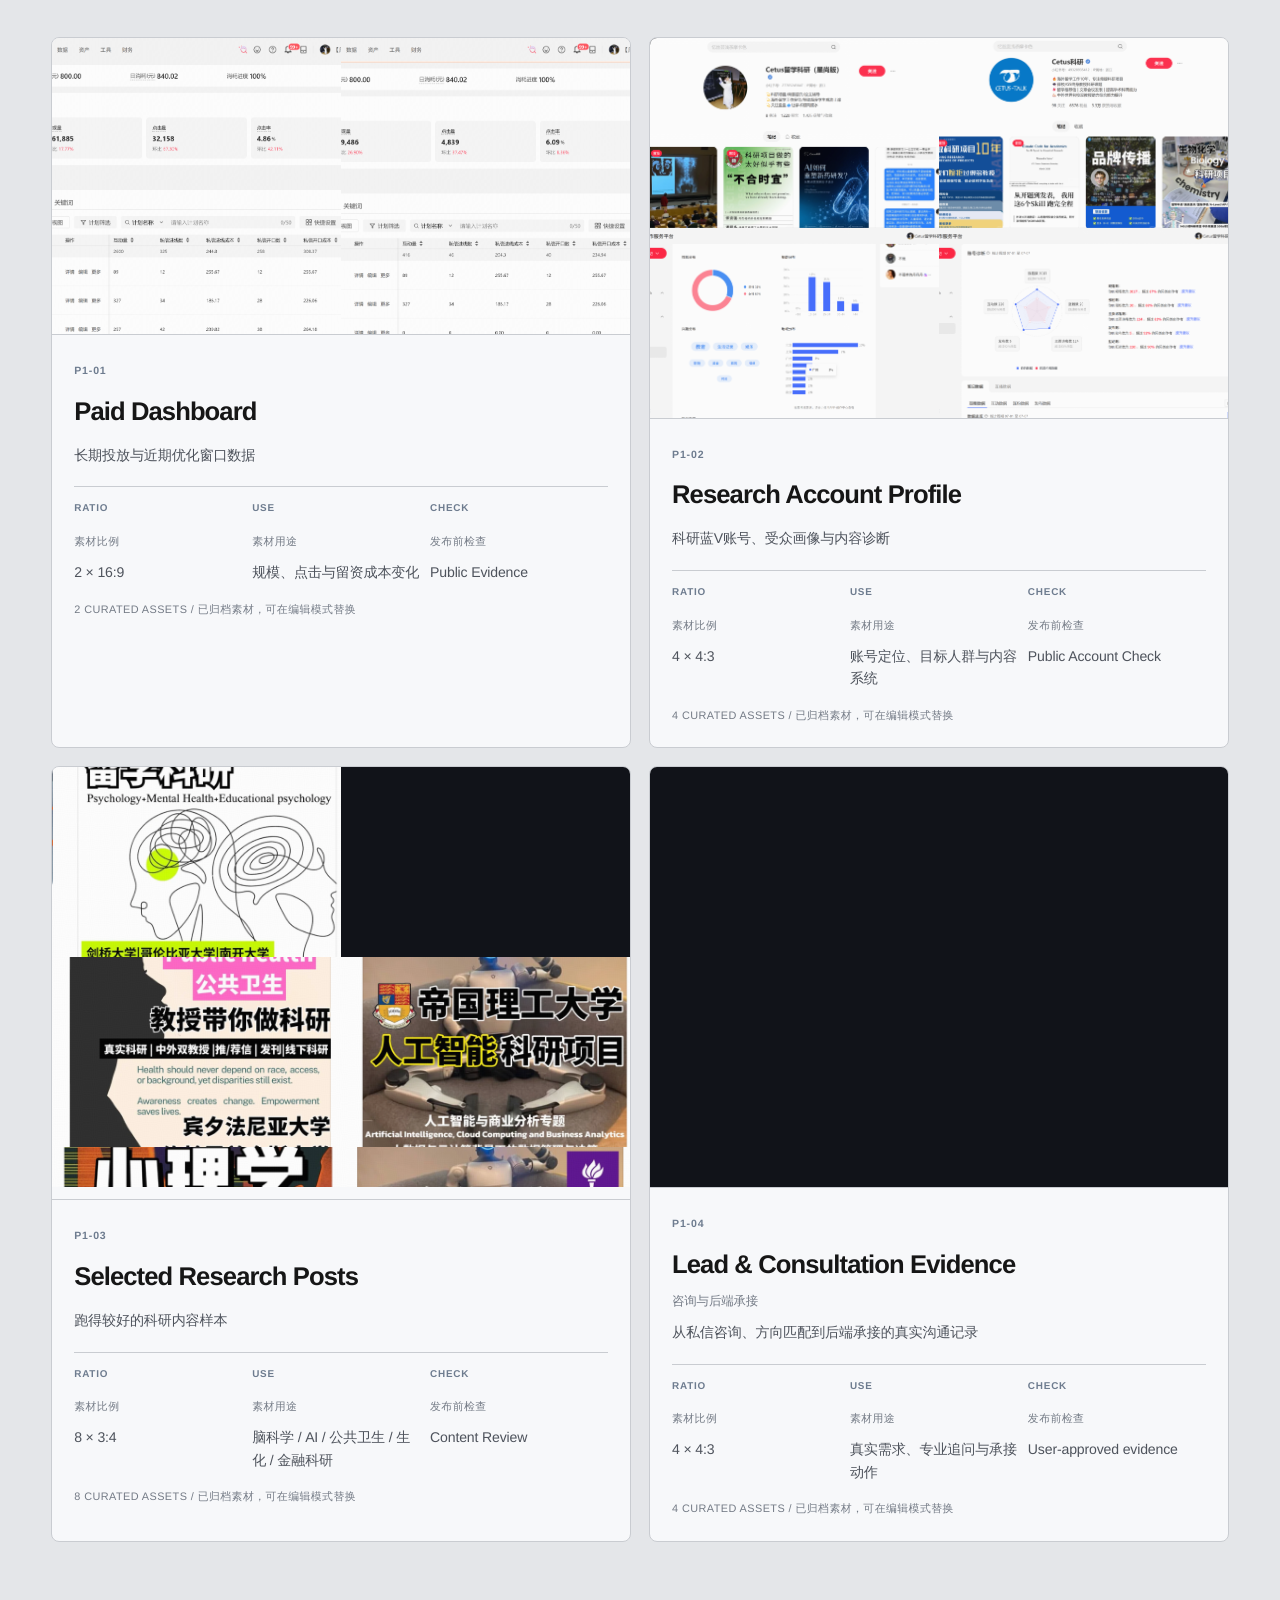
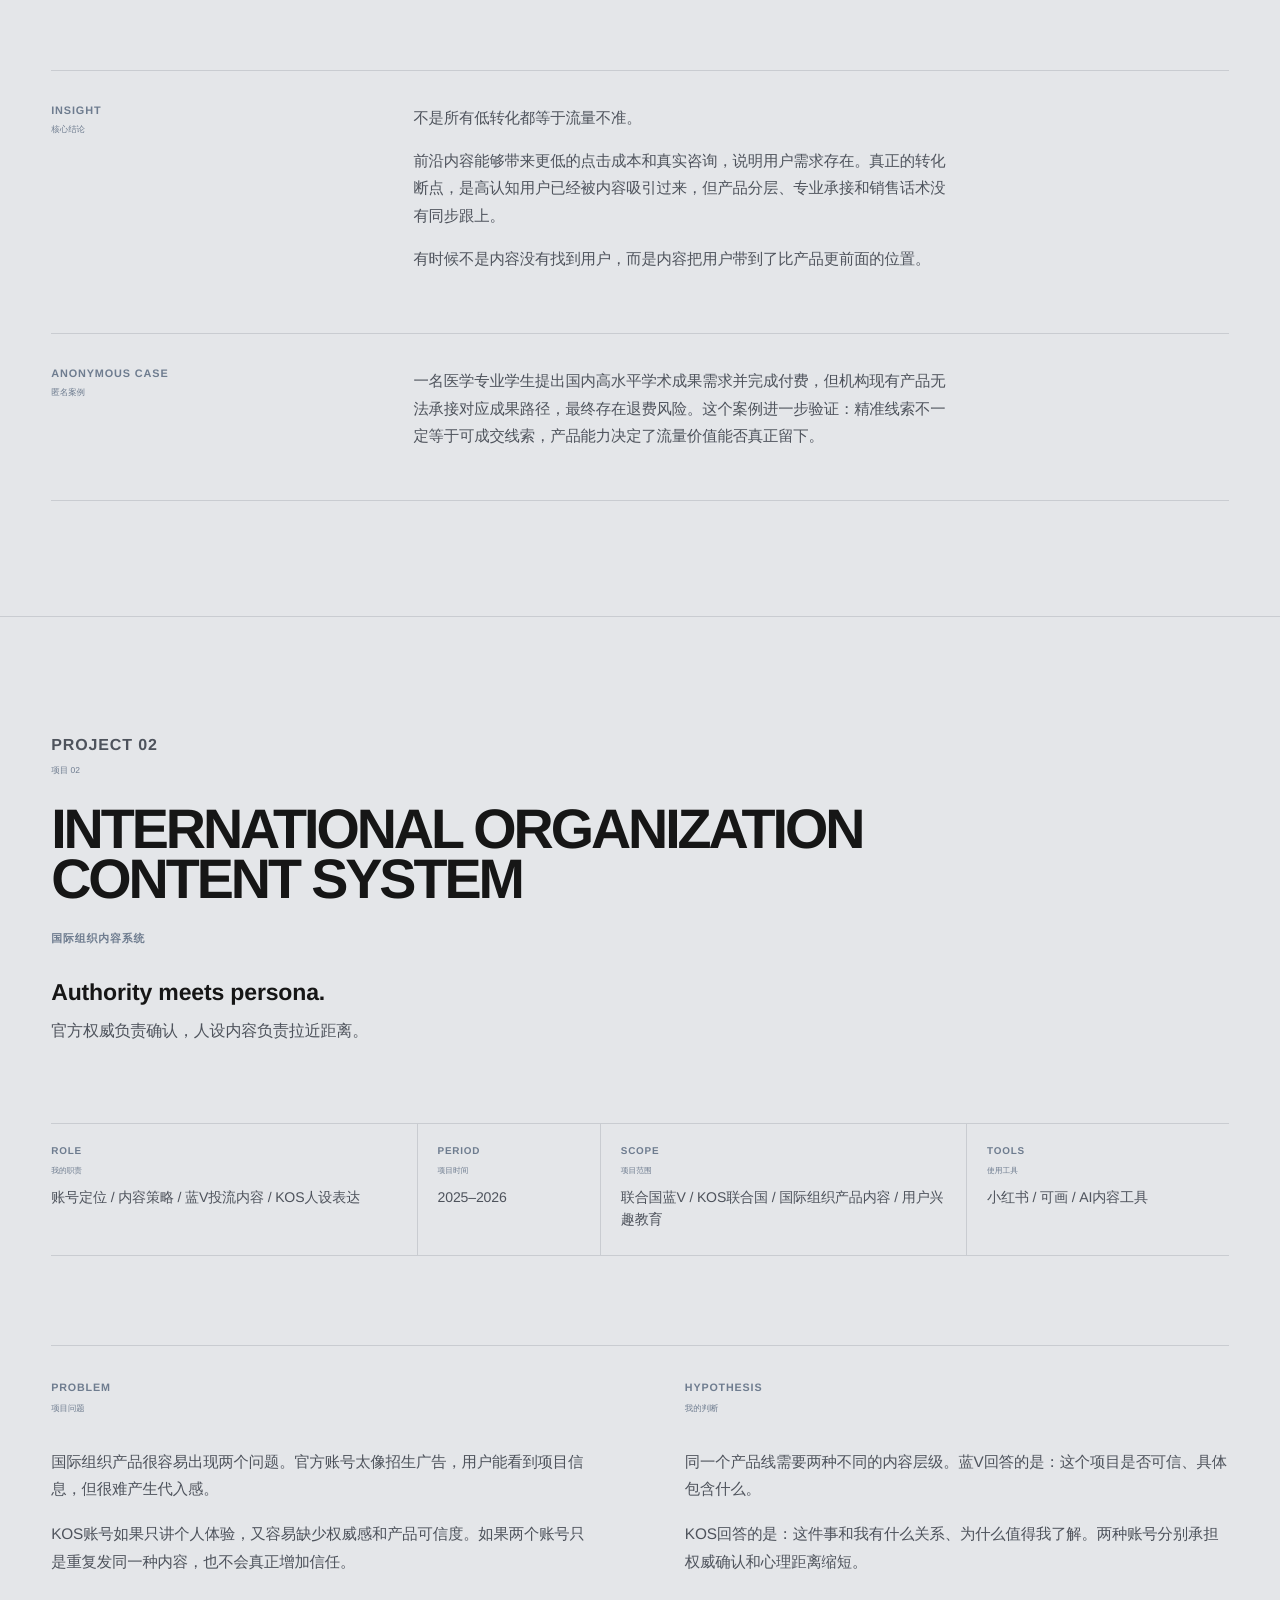
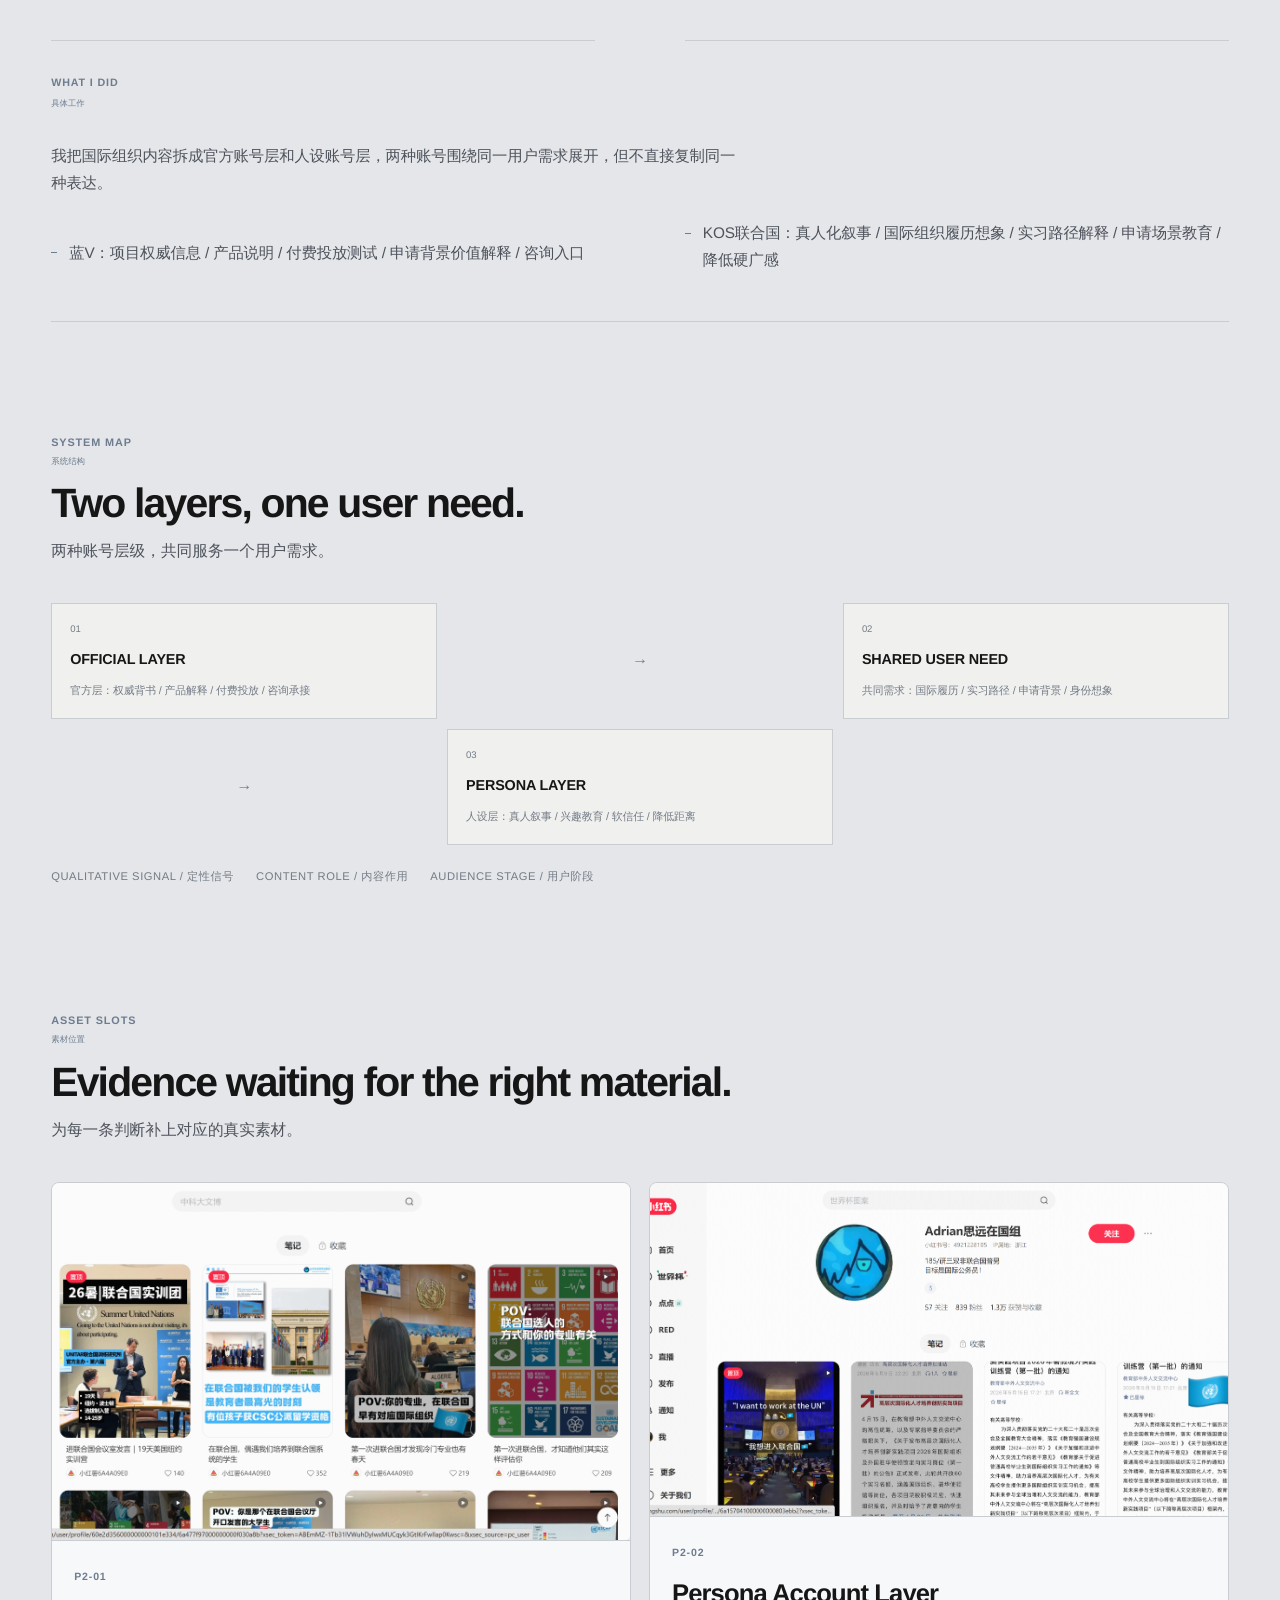
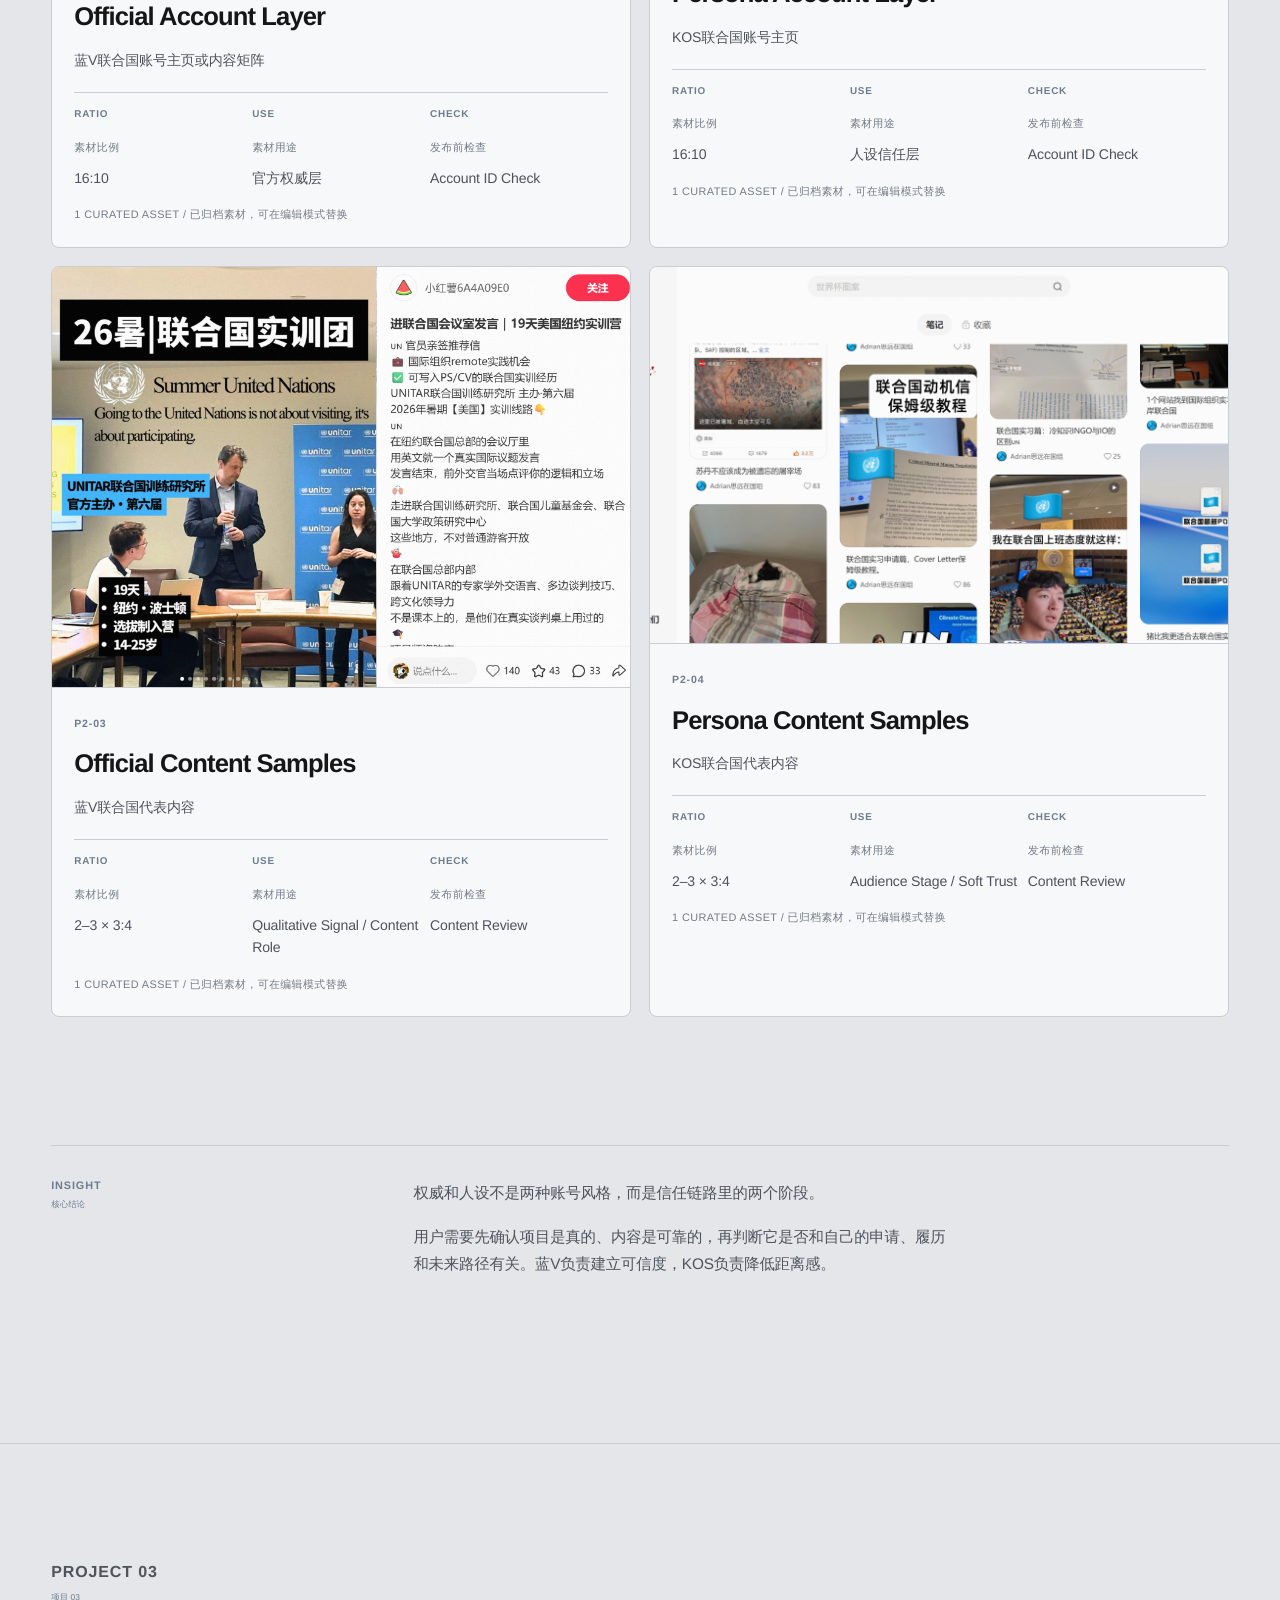
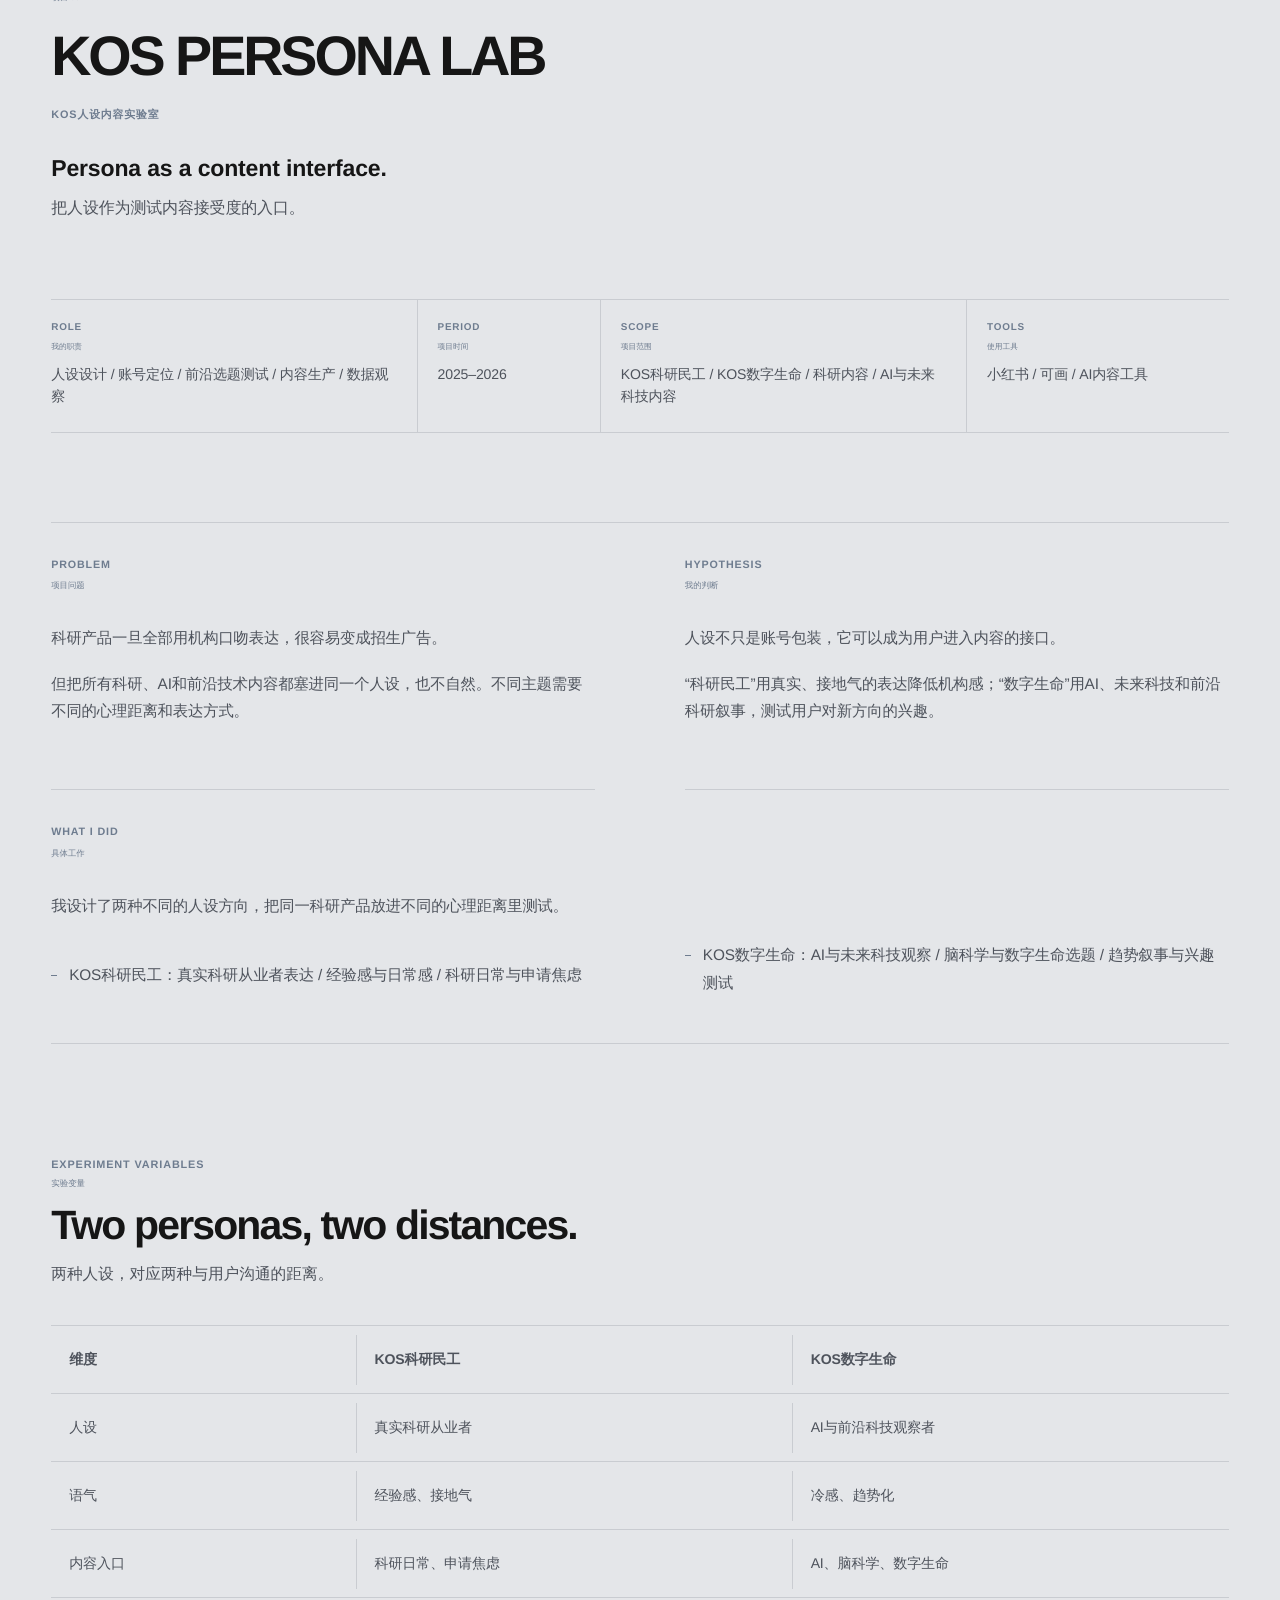
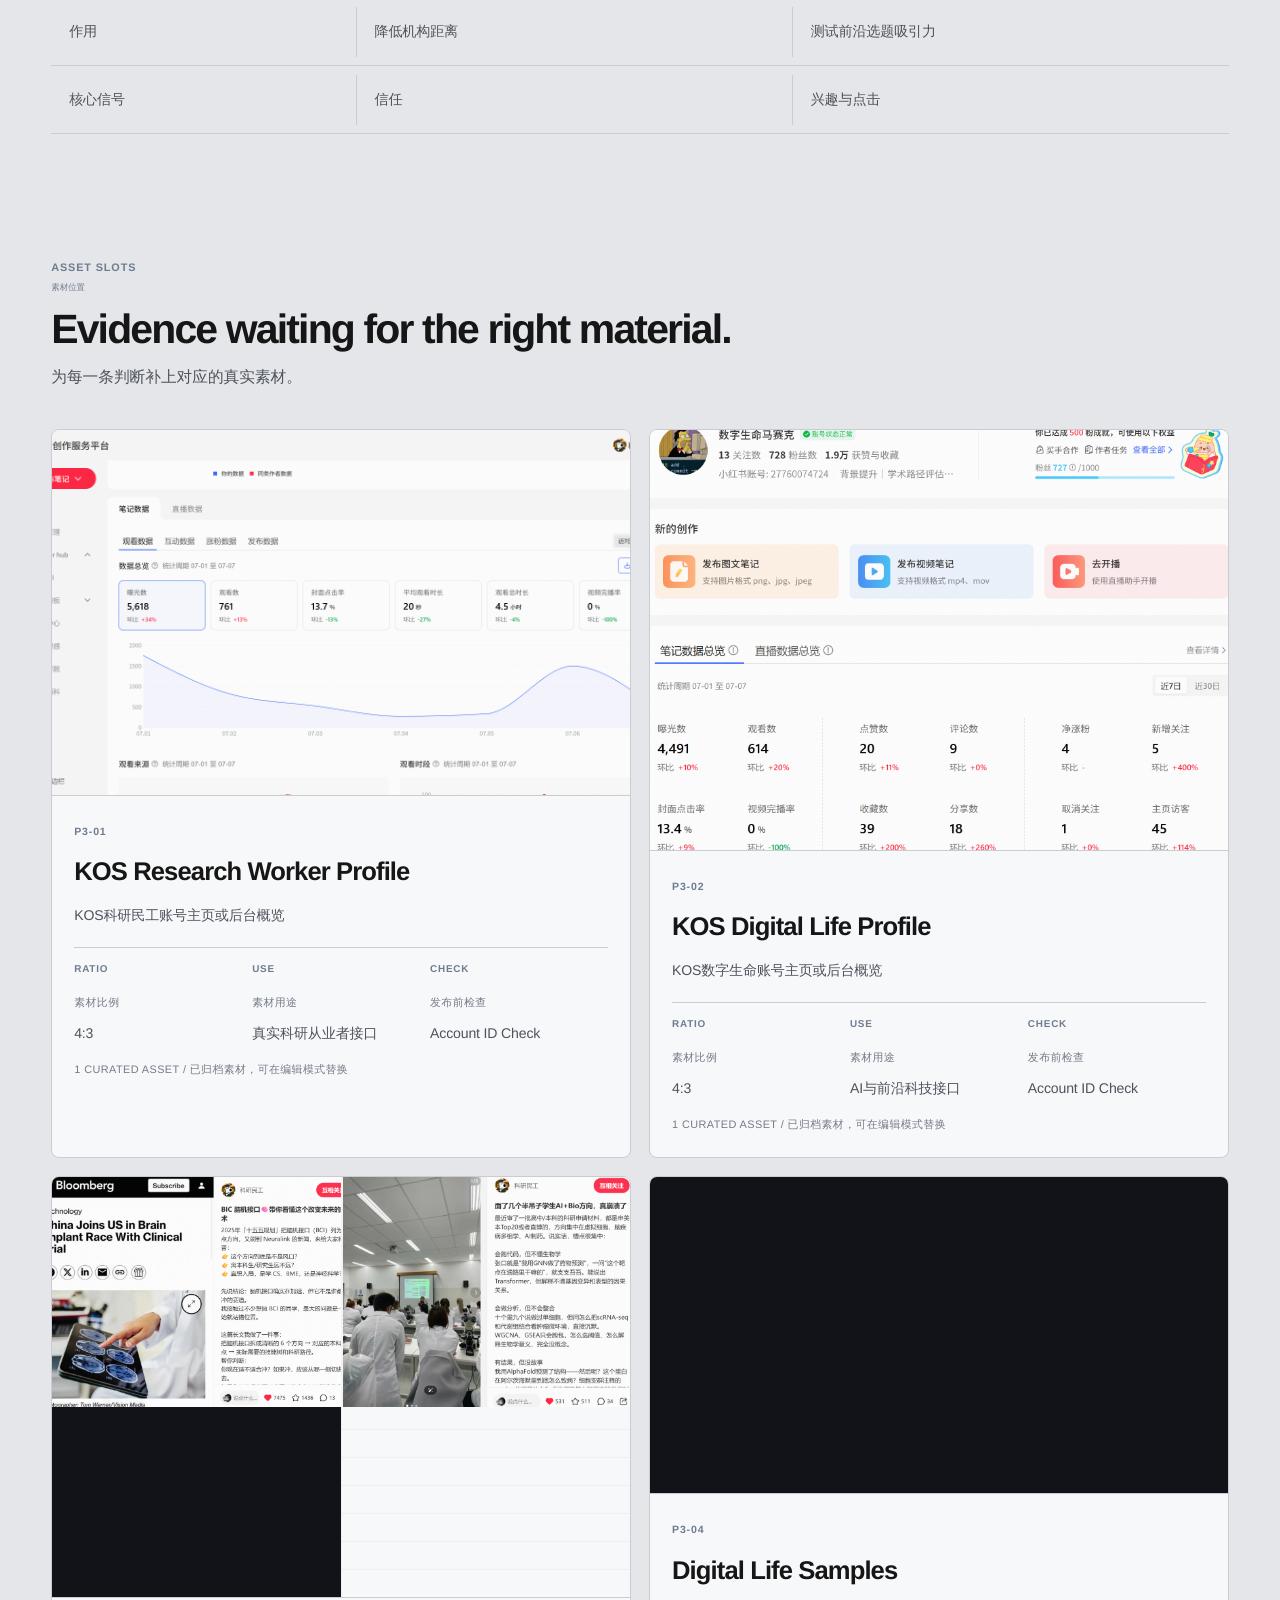
==== commit 98e0ed1e: "Remove editor prompts from portfolio" ====
--- a/index.html
+++ b/index.html
@@ -211,8 +211,6 @@
               <ul class="achievement-list">
                 <li data-edit-id="timeline-2-a1">中秋节点门店销售额424万元</li>
                 <li data-edit-id="timeline-2-a2">区域业绩排名第一</li>
-                <li data-edit-id="timeline-2-a3">会员销售占比提升15%</li>
-                <li data-edit-id="timeline-2-a4">库存周转效率提升20%</li>
               </ul>
             </div>
           </article>
@@ -298,9 +296,7 @@
               </div>
               <div class="project-media-placeholder">
                 <span>项目视觉 / PROJECT VISUAL</span>
-                <small>编辑模式下可替换项目主视觉</small>
-              </div>
-              <button class="media-upload editor-only" type="button" data-upload-media="research-growth">替换项目视觉</button>
+              </div>
             </div>
           </article>
 
@@ -375,9 +371,7 @@
             <div class="project-media international-media" data-media-id="international-growth" data-reveal="media" data-parallax-card>
               <div class="project-media-placeholder">
                 <span>账号截图 / ACCOUNT SCREENSHOT</span>
-                <small>编辑模式下点击此处，可一次选择多张图片</small>
-              </div>
-              <button class="media-upload editor-only" type="button" data-upload-media="international-growth">添加多张图片</button>
+              </div>
             </div>
           </article>
 
@@ -410,9 +404,7 @@
               <p class="quantum-appendix-label">项目附录 / PROJECT APPENDIX</p>
               <div class="project-media-placeholder">
                 <span>项目画面 / PROJECT VISUAL</span>
-                <small>编辑模式下点击此处，可一次选择多张图片</small>
-              </div>
-              <button class="media-upload editor-only" type="button" data-upload-media="quantum-exhibition">添加多张图片</button>
+              </div>
             </div>
           </article>
 
@@ -482,9 +474,7 @@
               </div>
               <div class="project-media-placeholder">
                 <span>WORKFLOW CASE / AI TOOL SYSTEM</span>
-                <small>可补充插件结构截图、README标注或流程图</small>
-              </div>
-              <button class="media-upload editor-only" type="button" data-upload-media="agent-workflow-design">添加多张图片</button>
+              </div>
             </div>
           </article>
         </div>
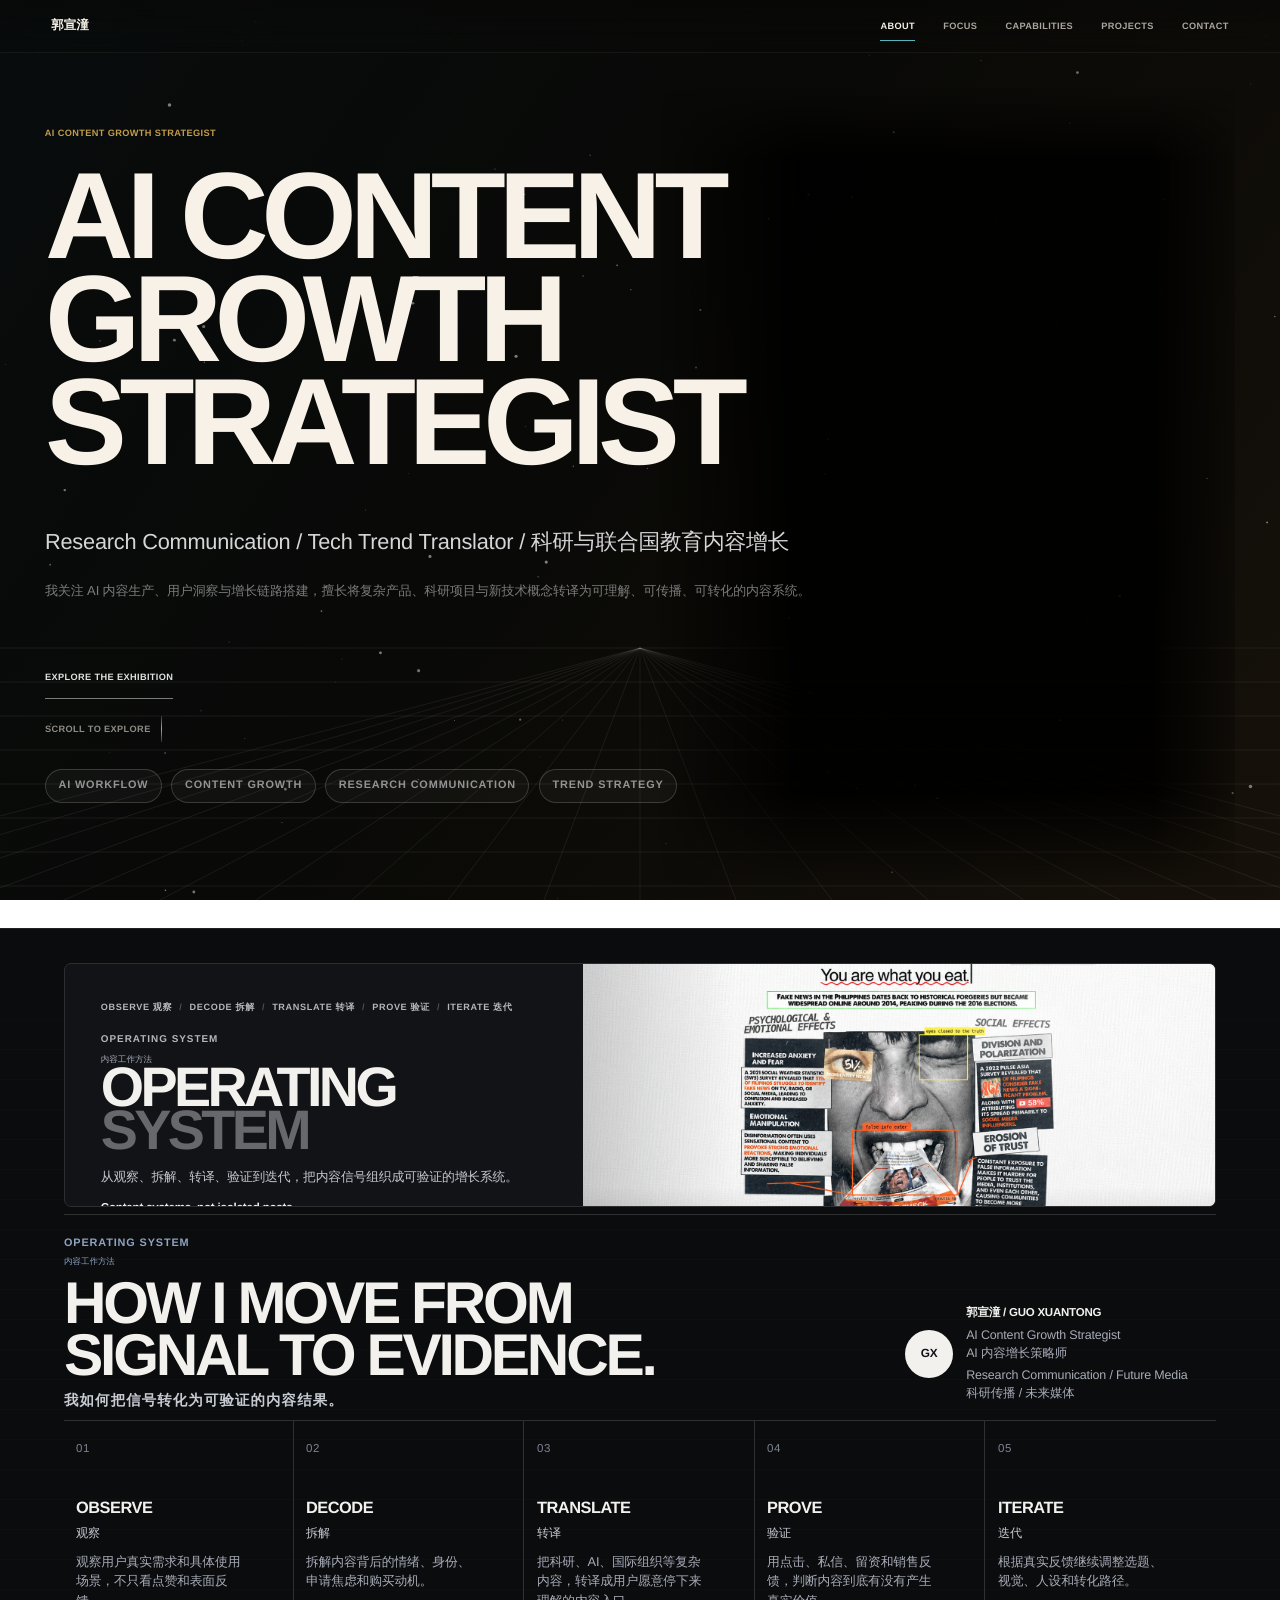
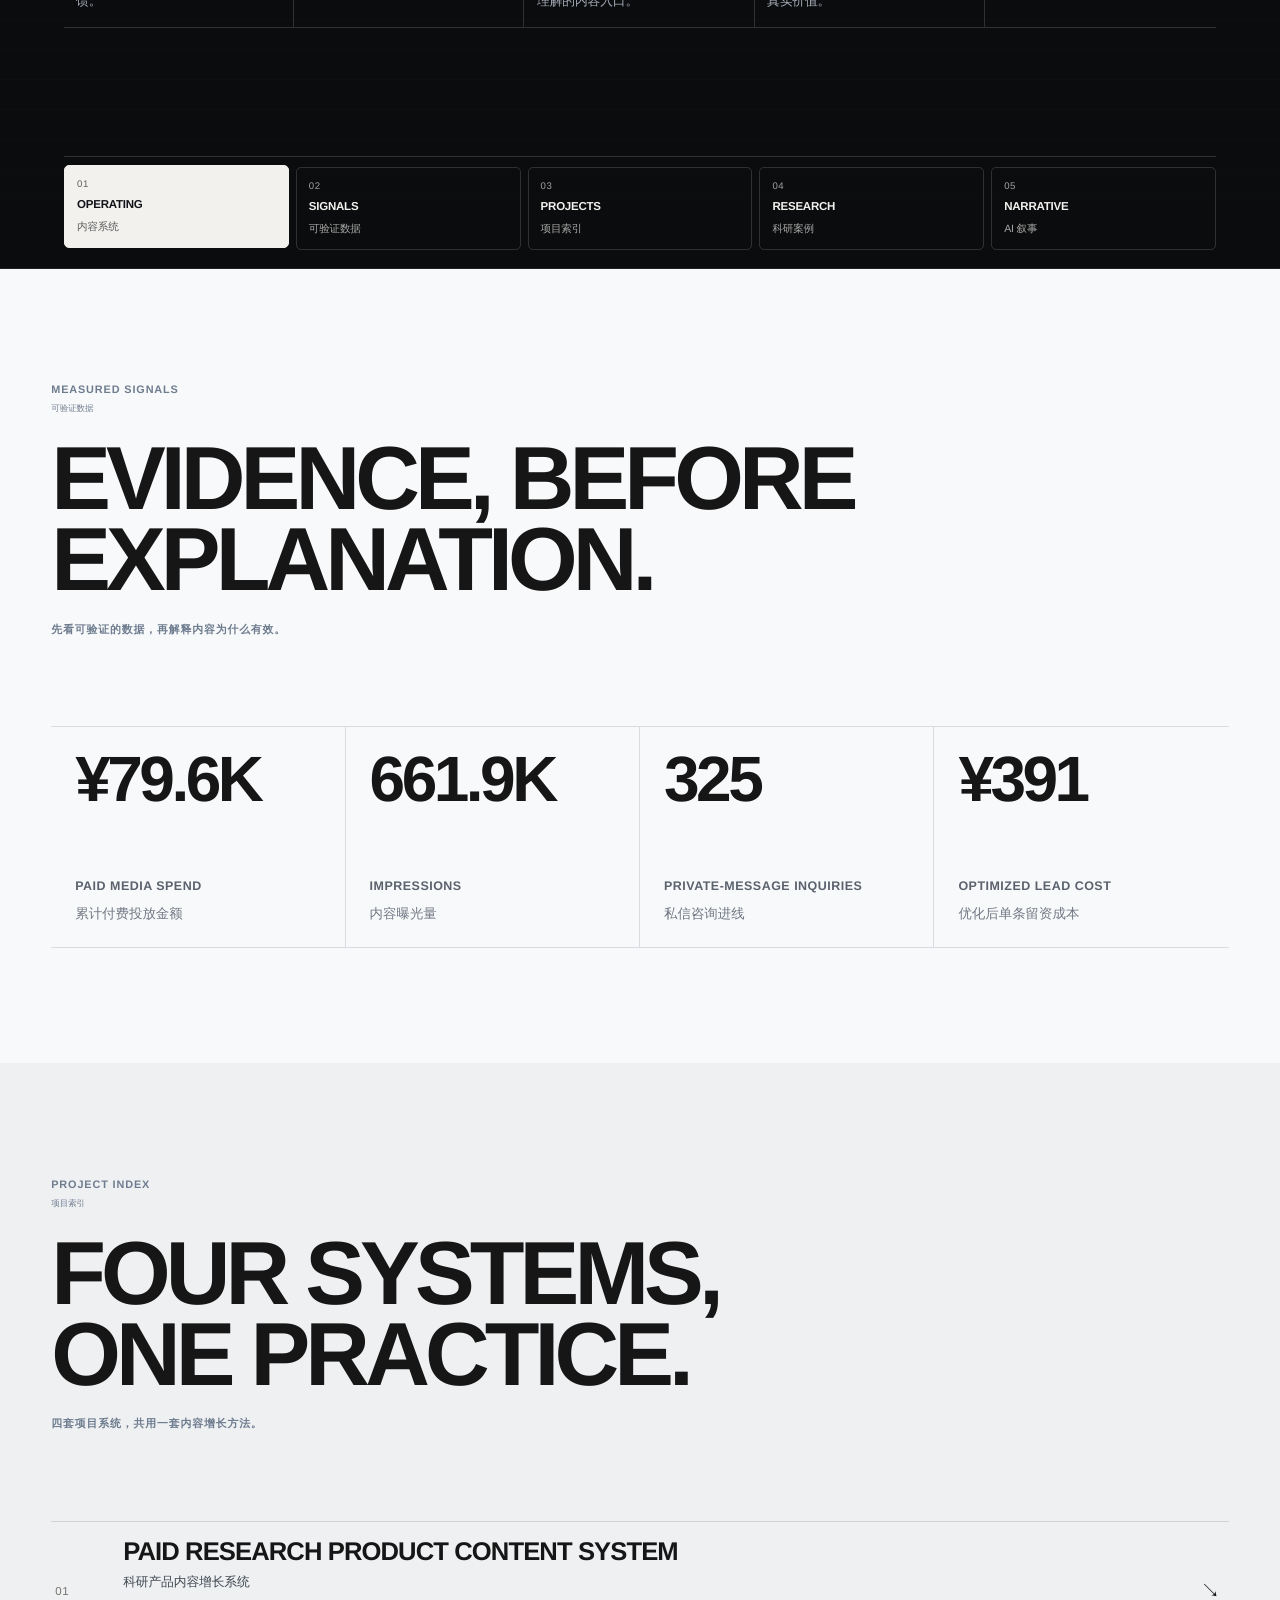
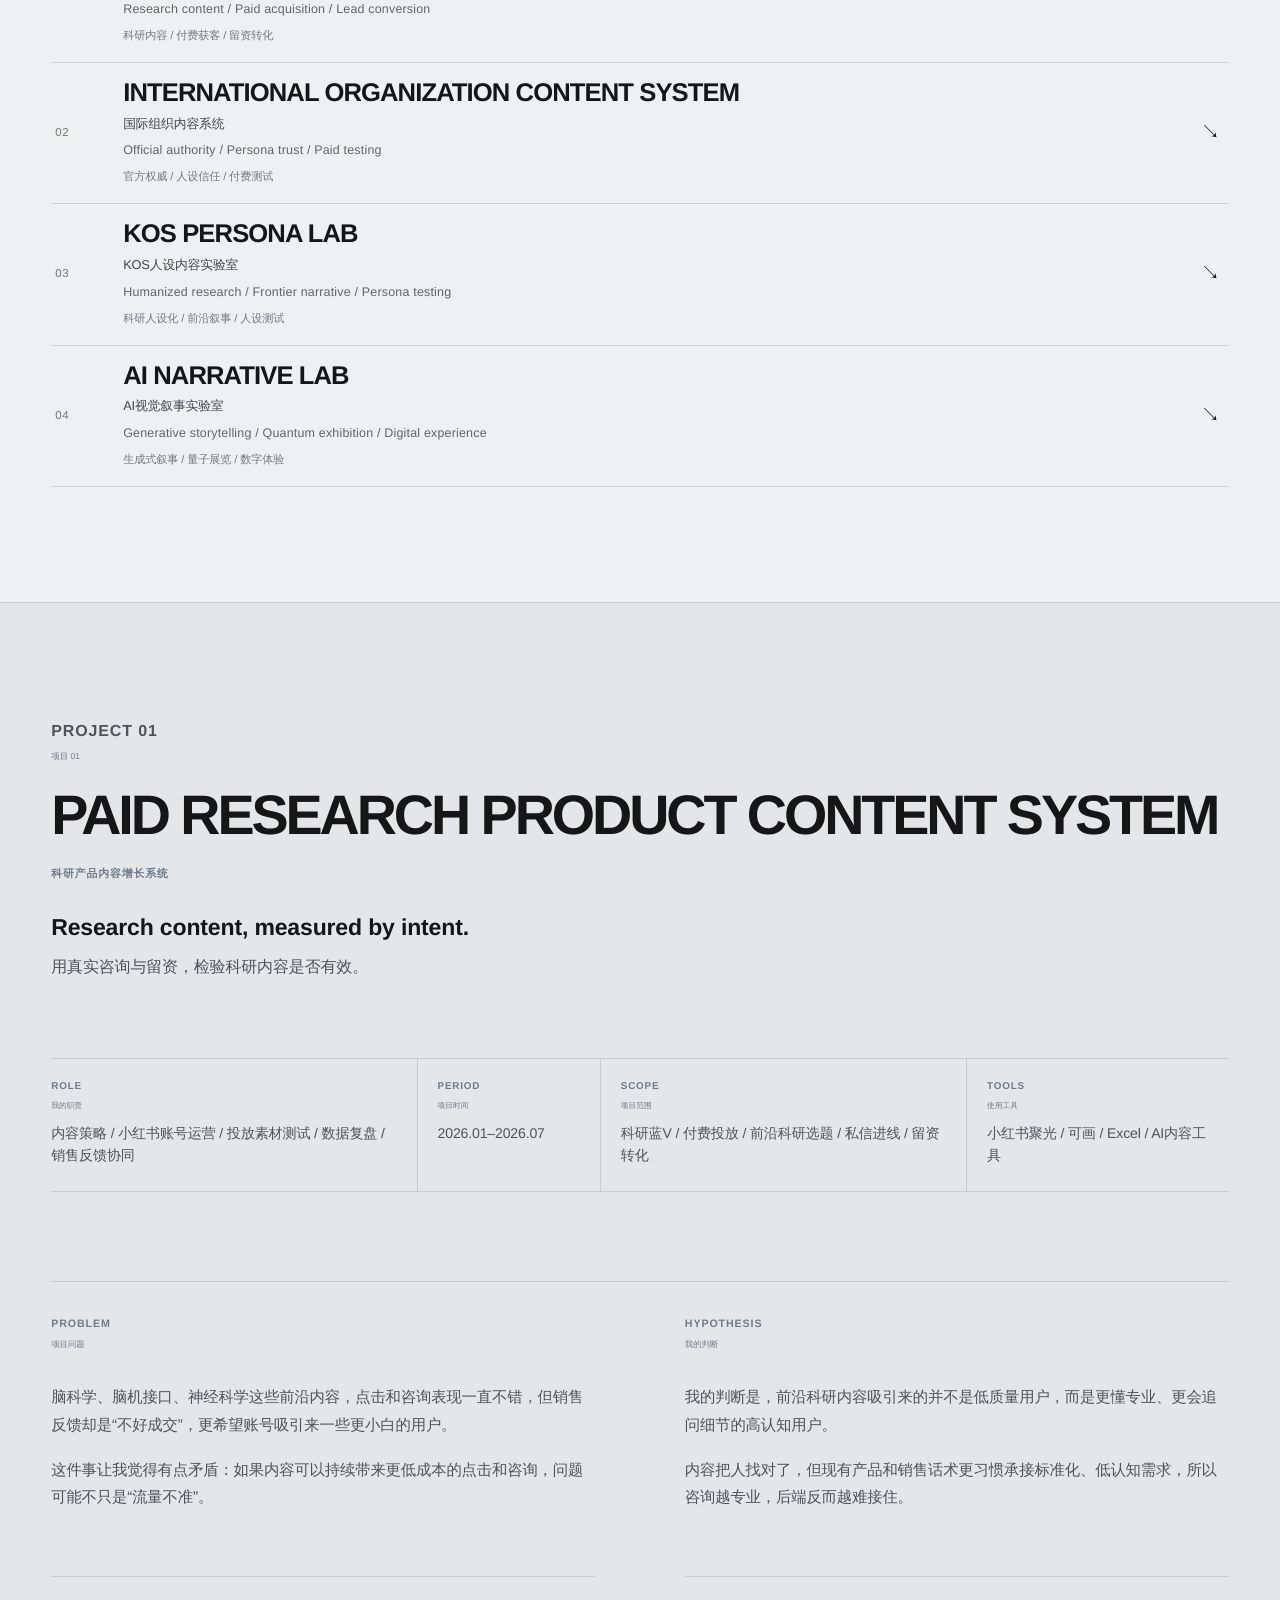
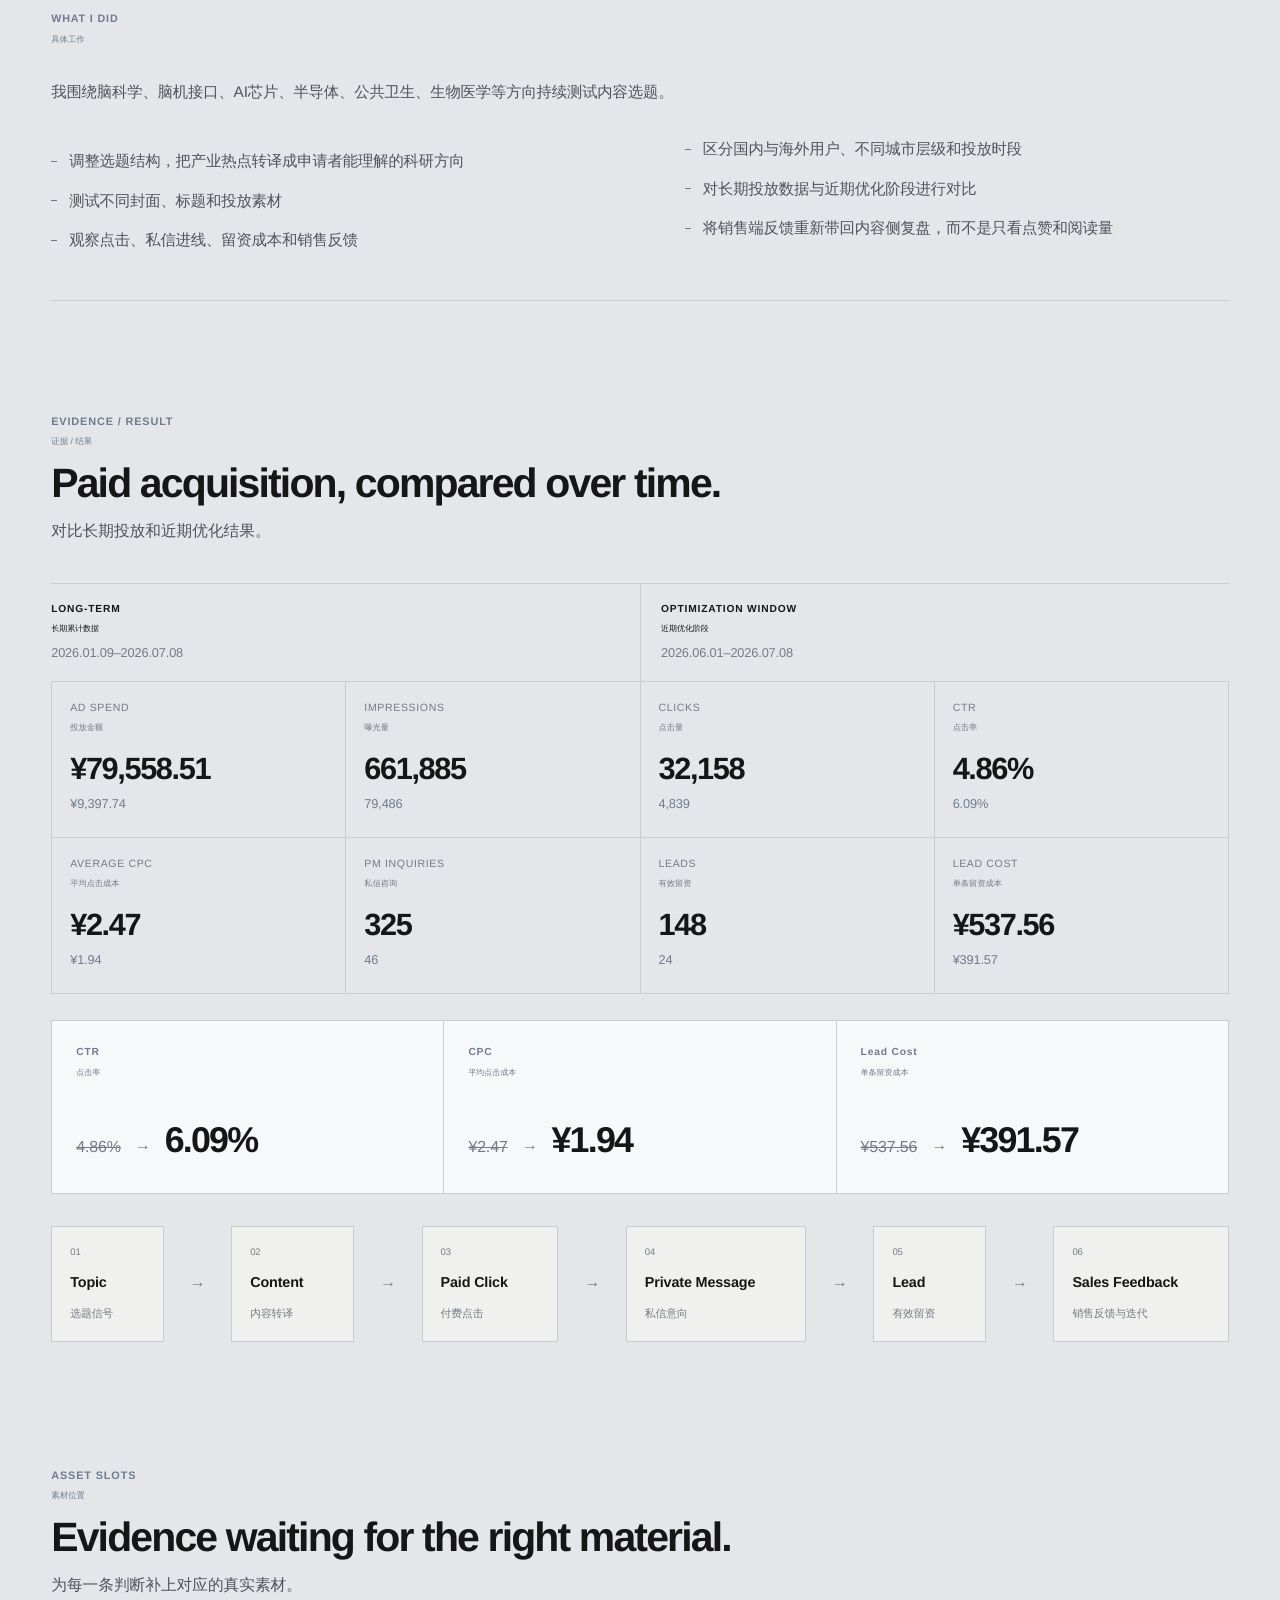
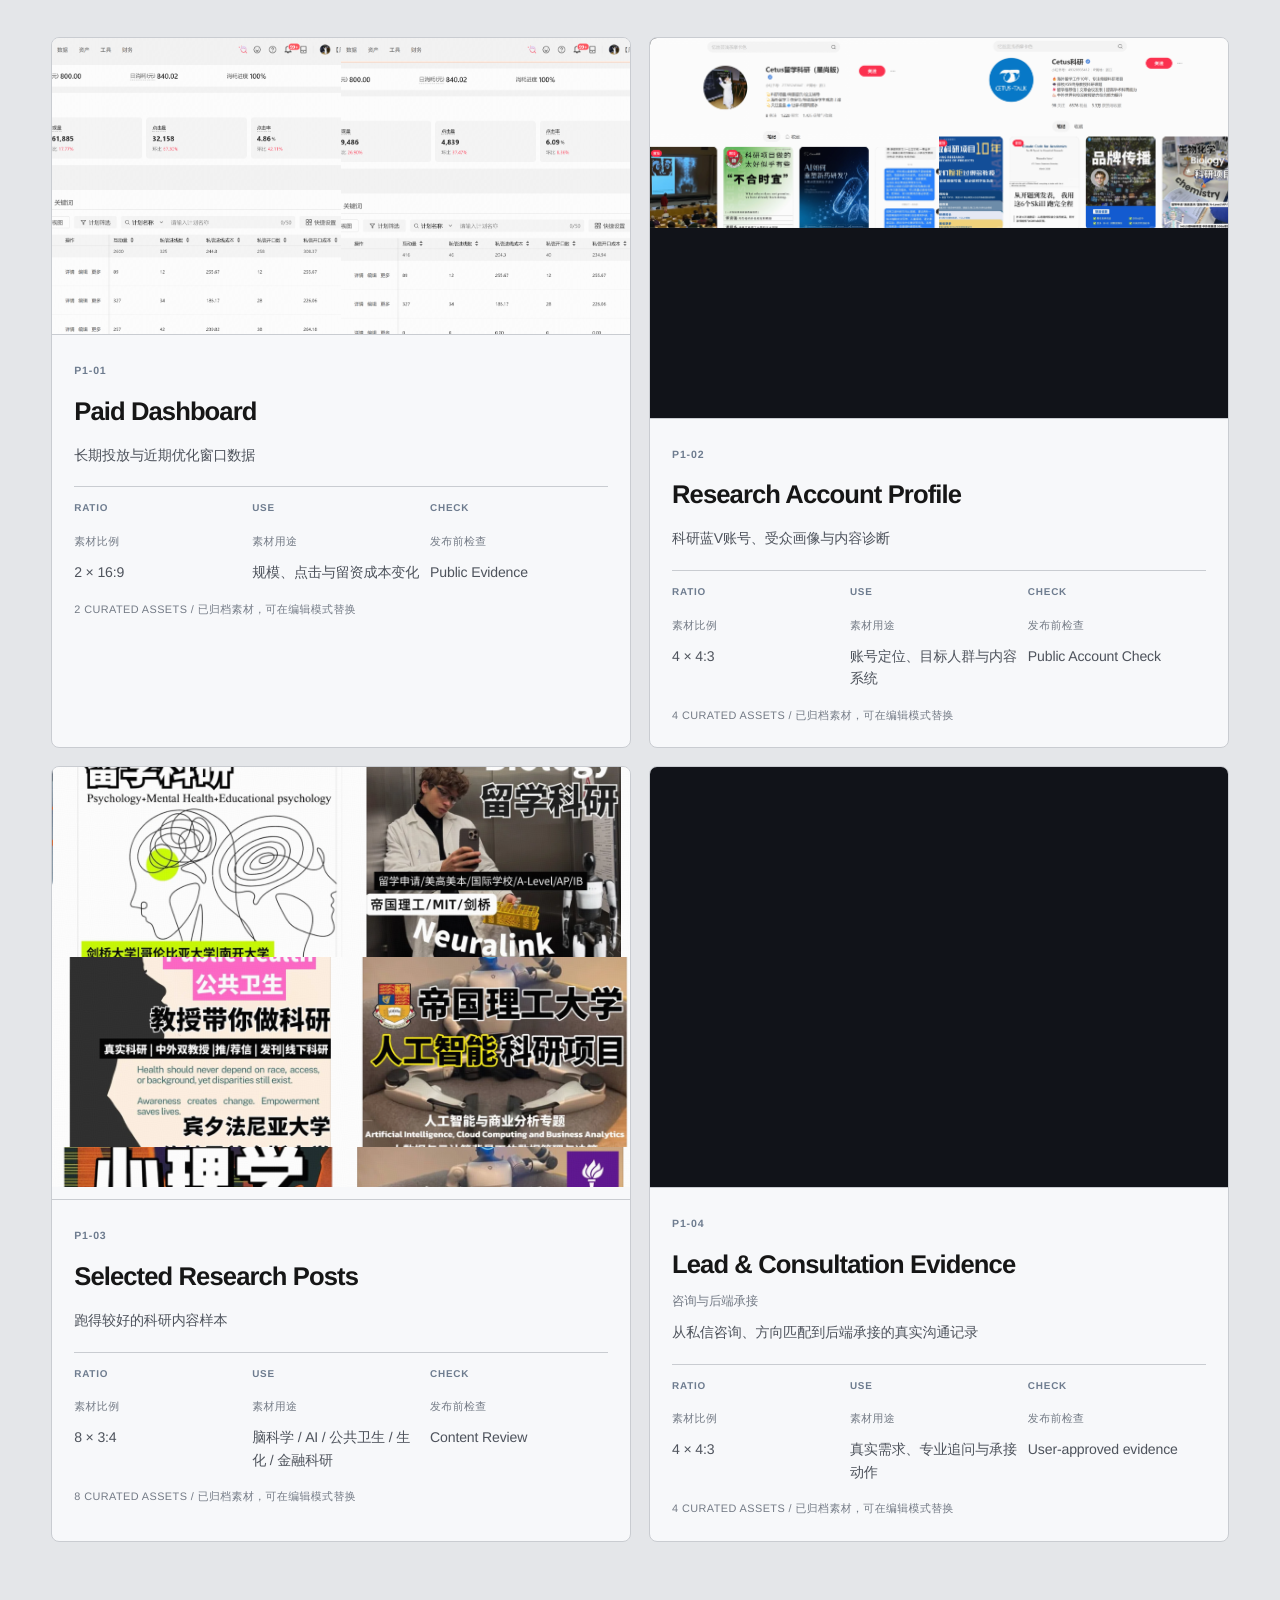
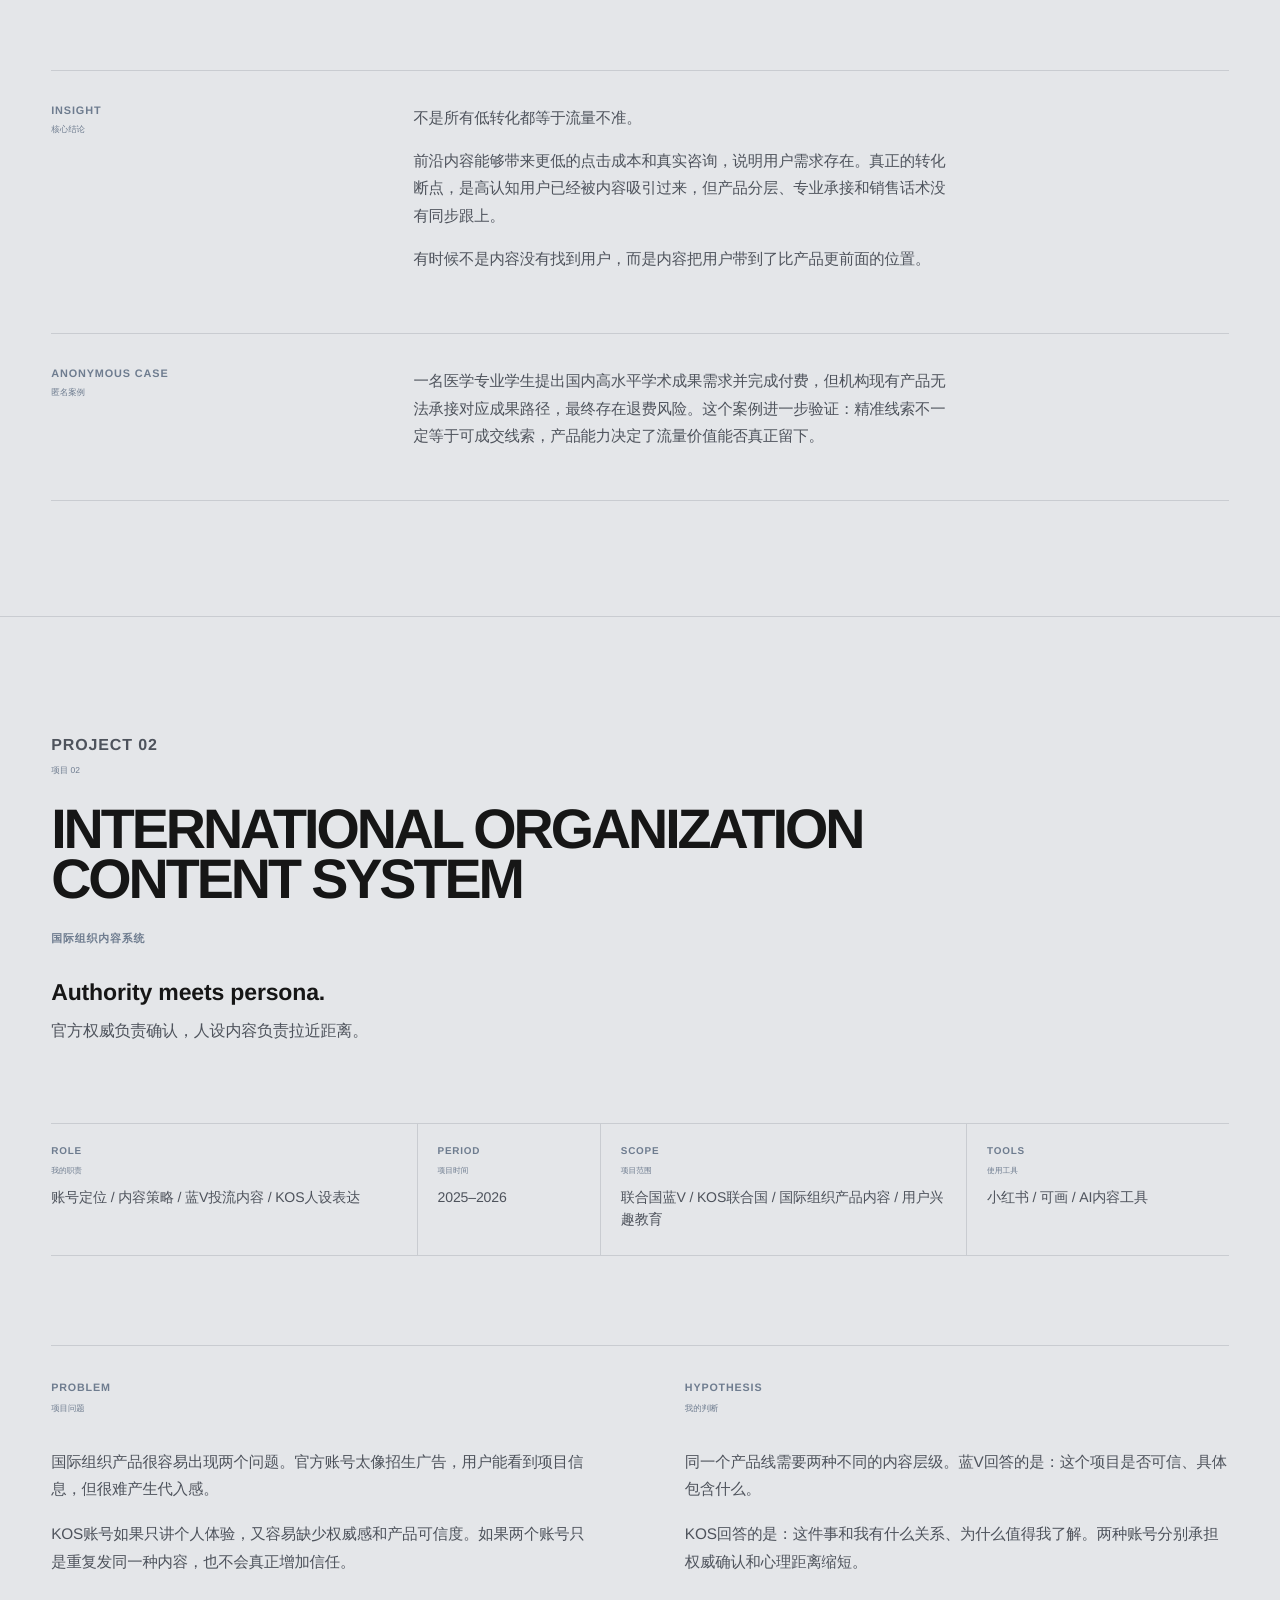
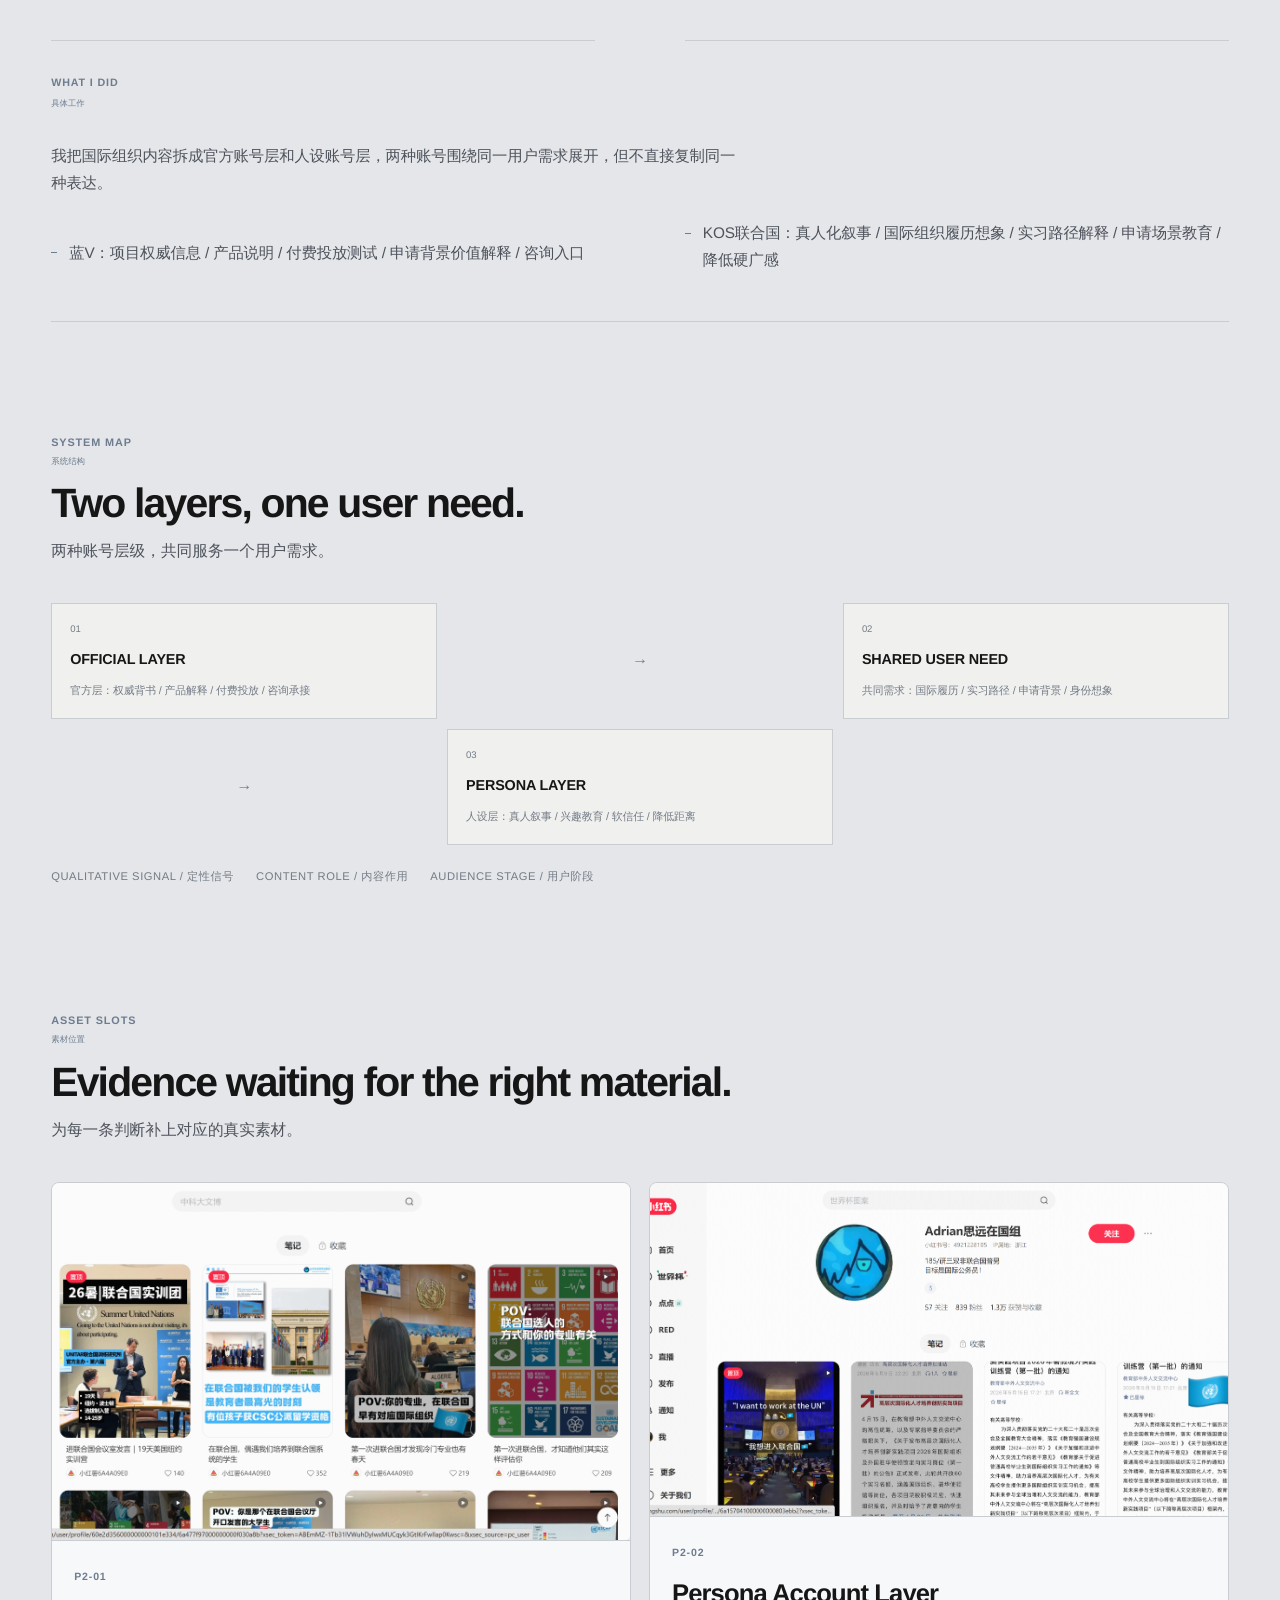
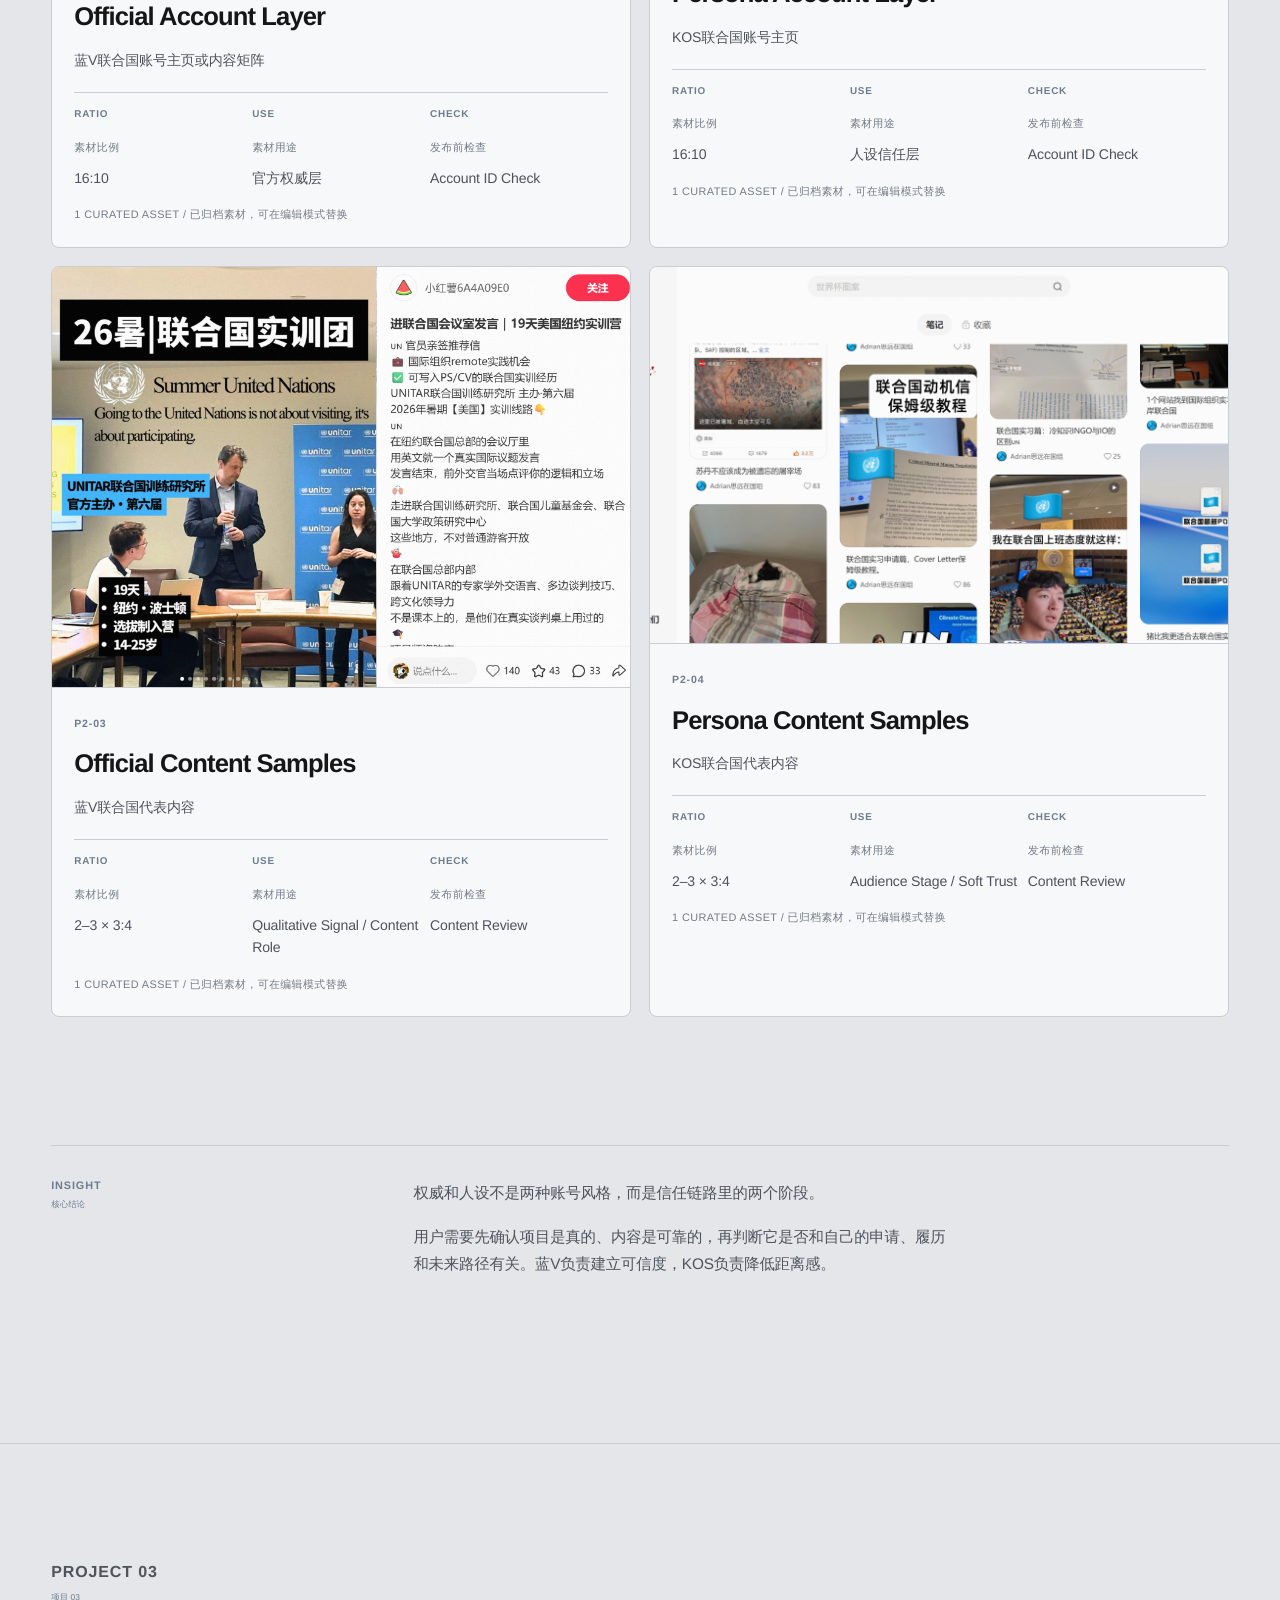
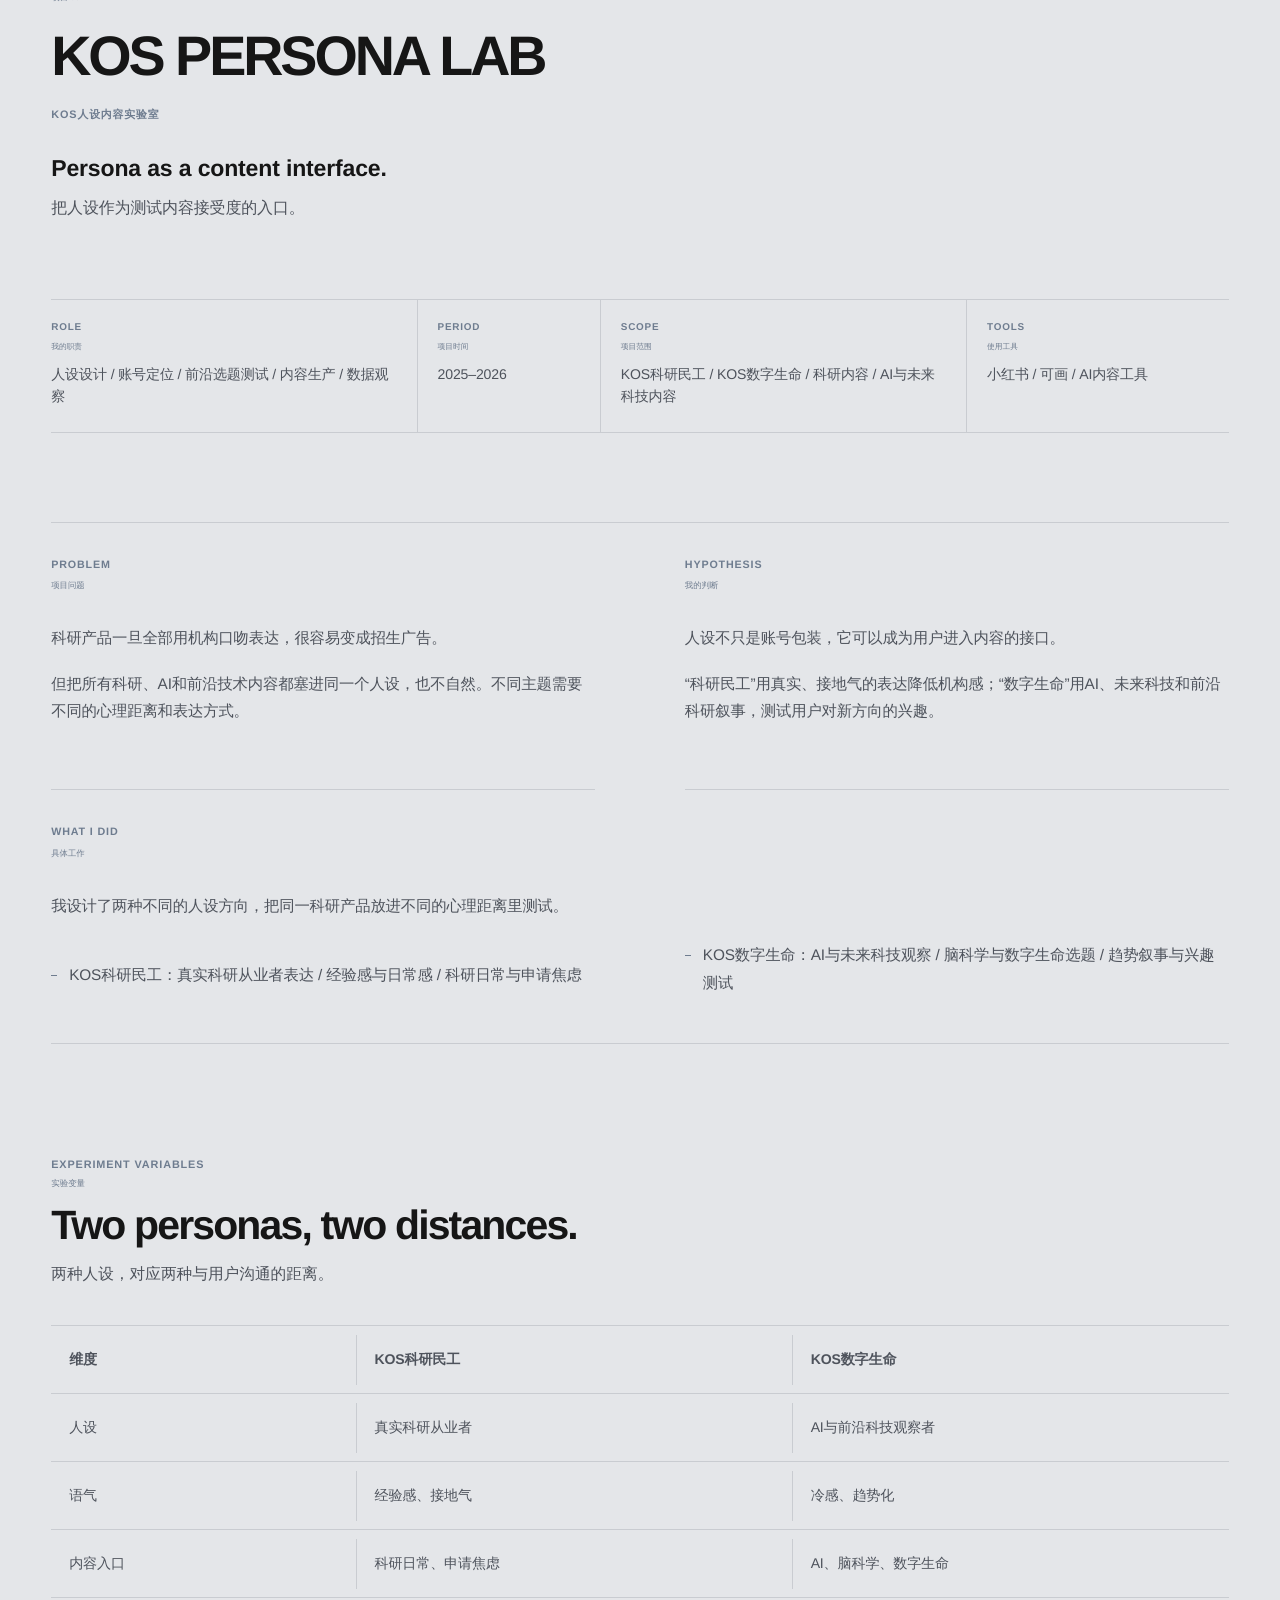
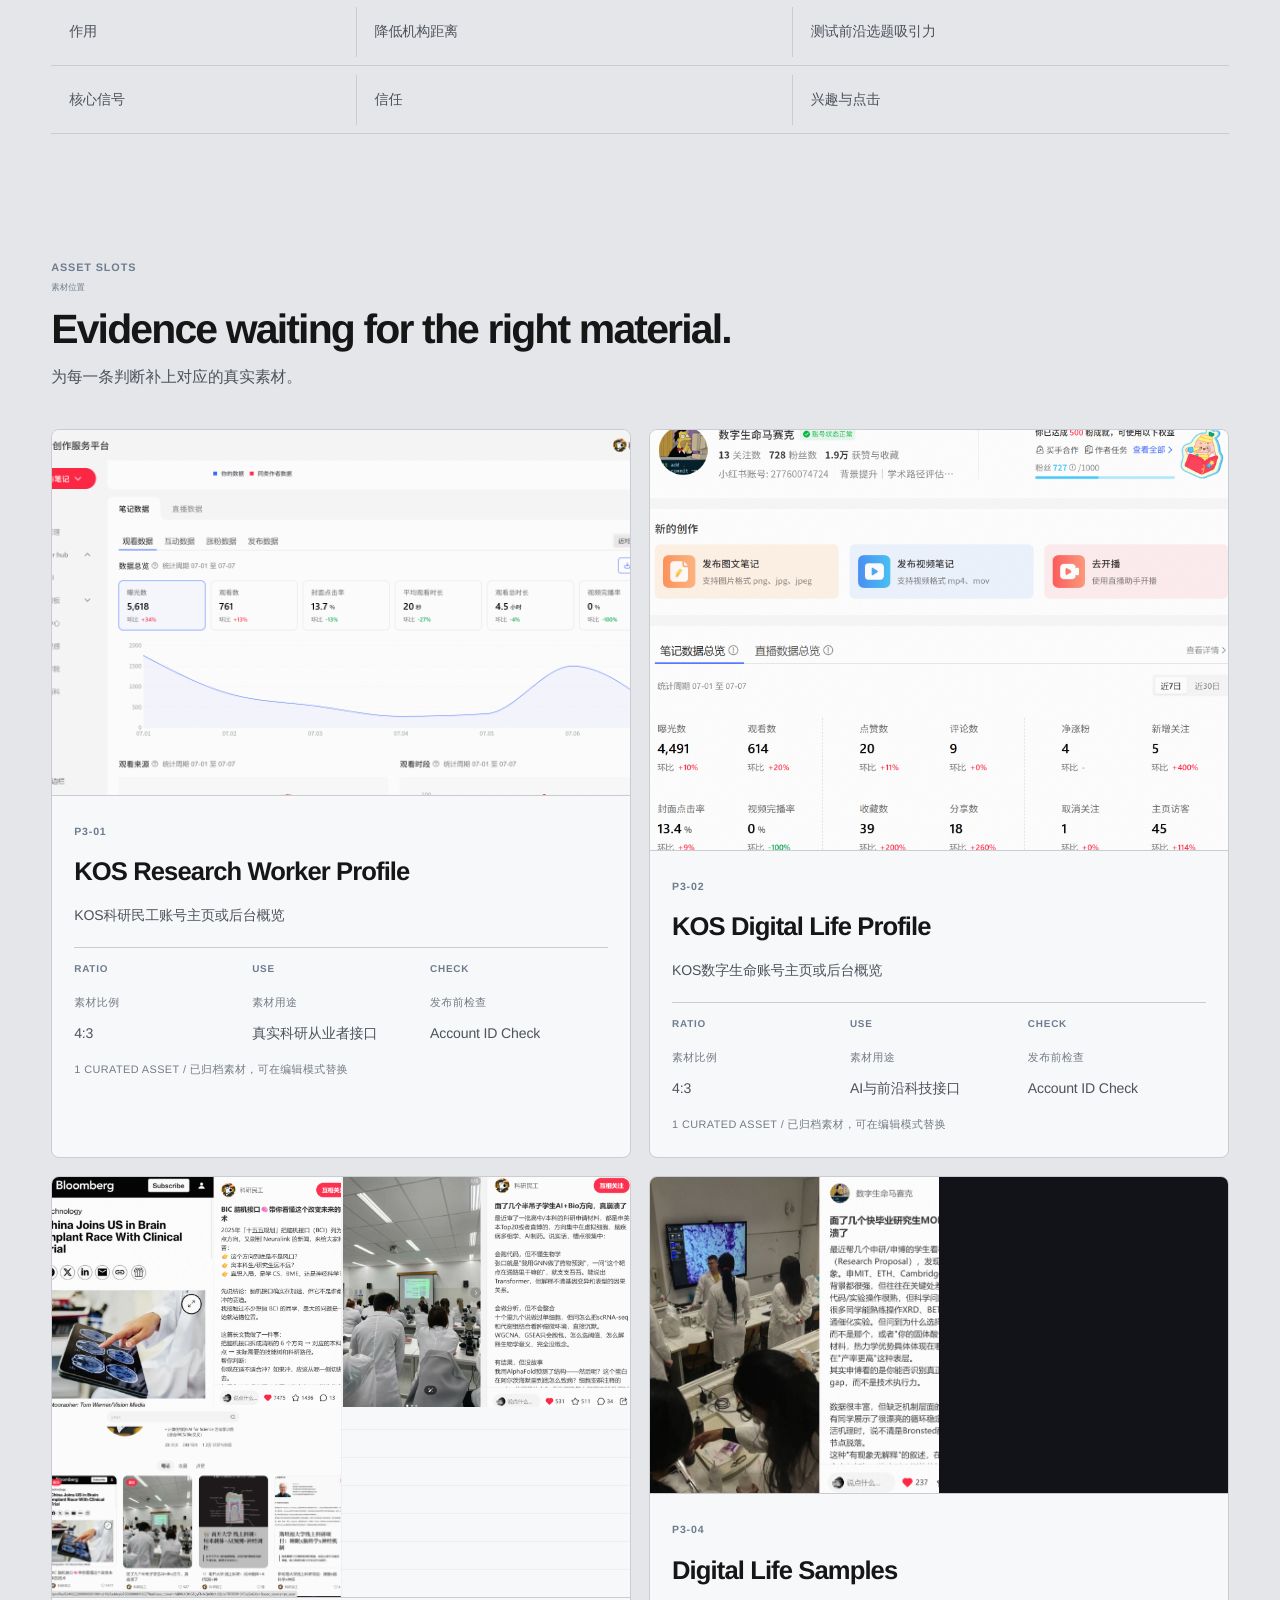
==== commit eb9fbf56: "Ignore editor cache on public page" ====
--- a/index.html
+++ b/index.html
@@ -538,7 +538,7 @@
 
 <script src="components/PortfolioArchive.data.js?v=20260714-ai-video-dual-2"></script>
 <script src="components/PortfolioArchive.js?v=20260716-contact-1"></script>
-  <script src="script.js?v=20260710-library-gap-final2"></script>
+  <script src="script.js?v=20260720-public-clean-1"></script>
     <script>
       window.addEventListener("load", () => {
         if (!window.location.hash) return;
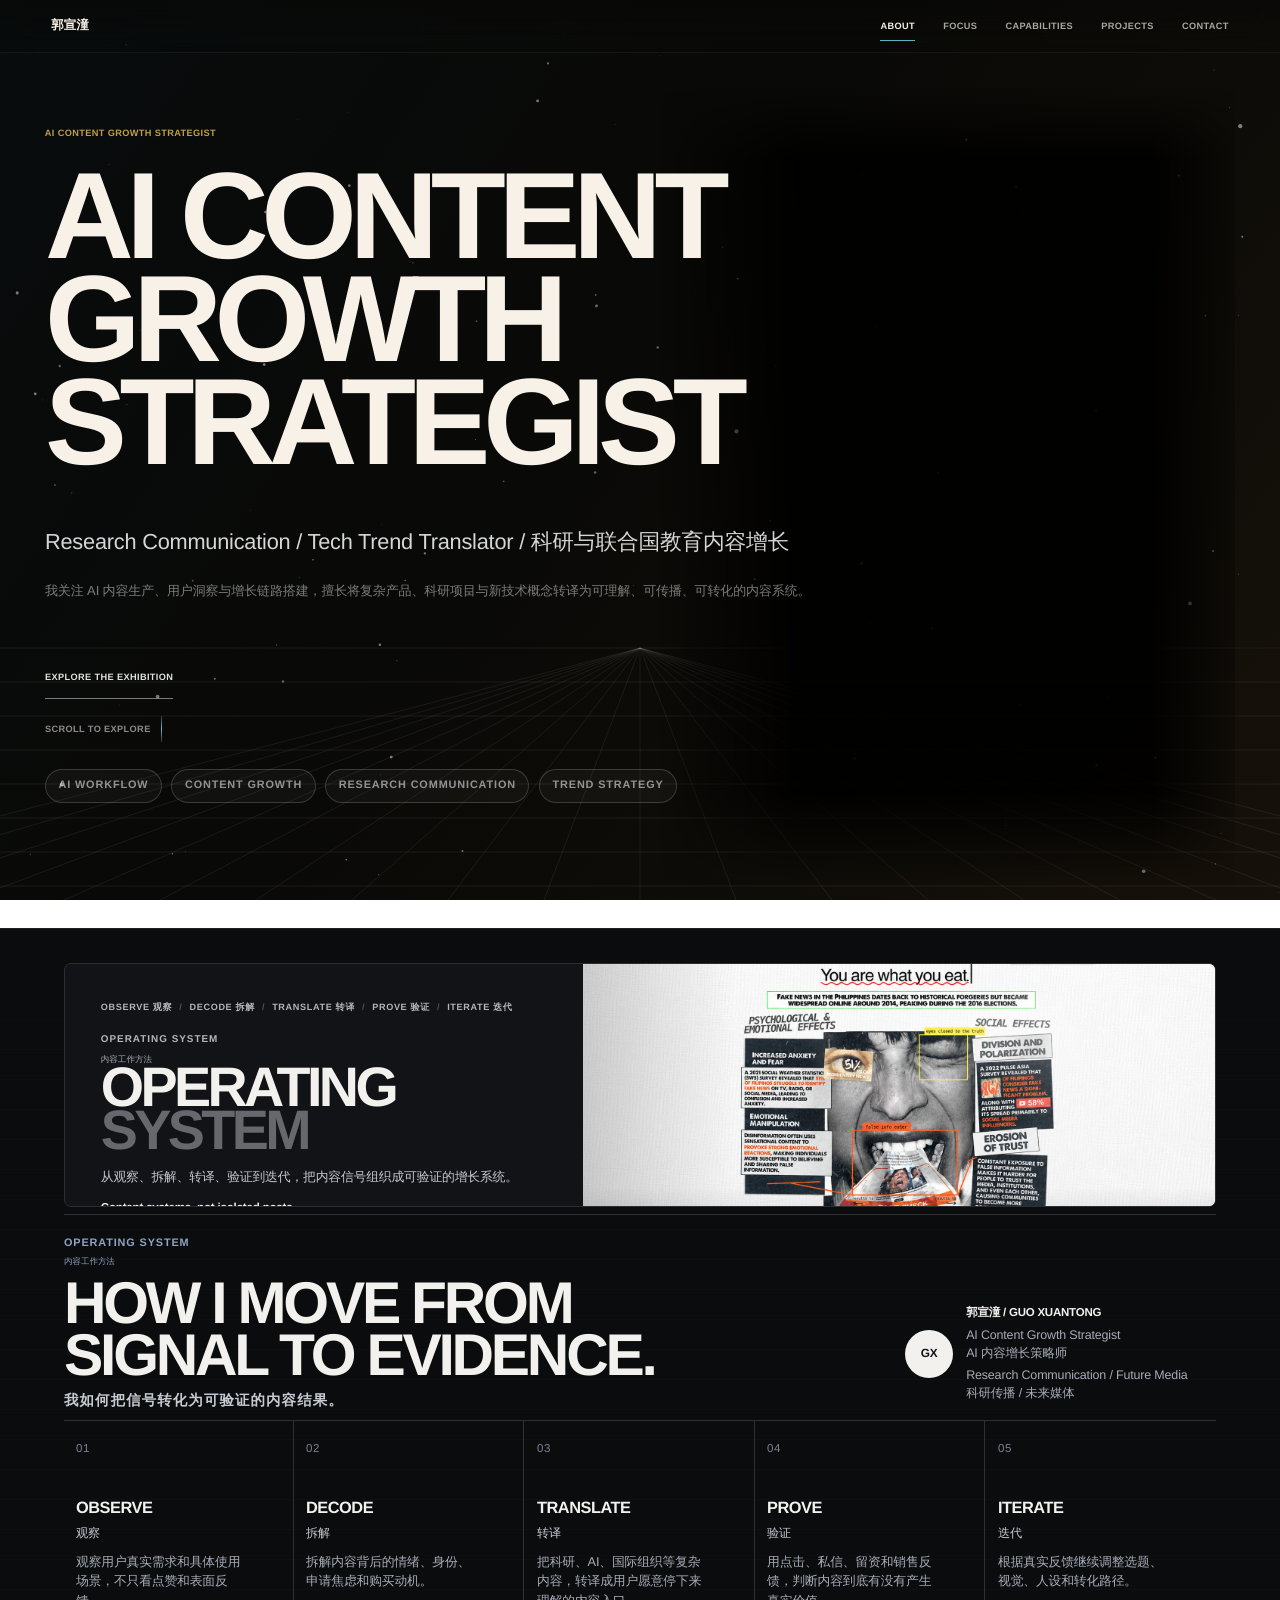
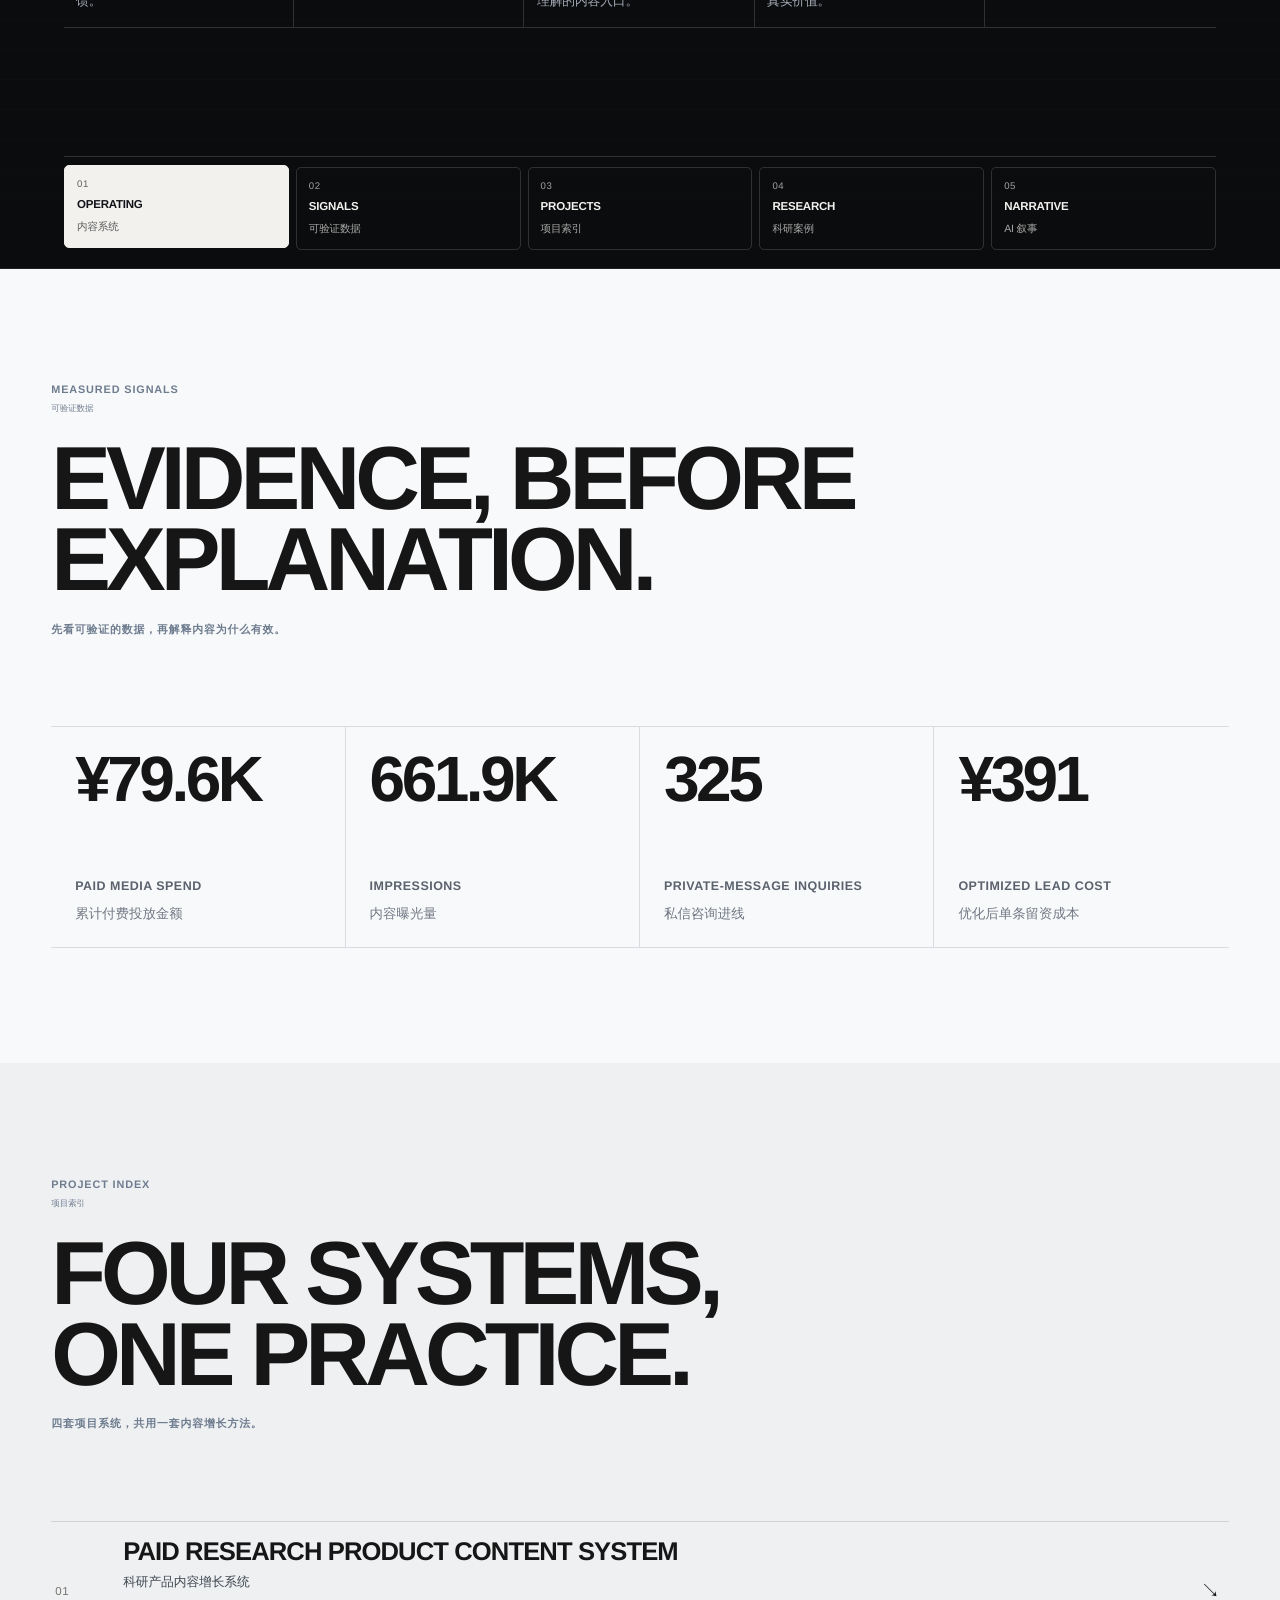
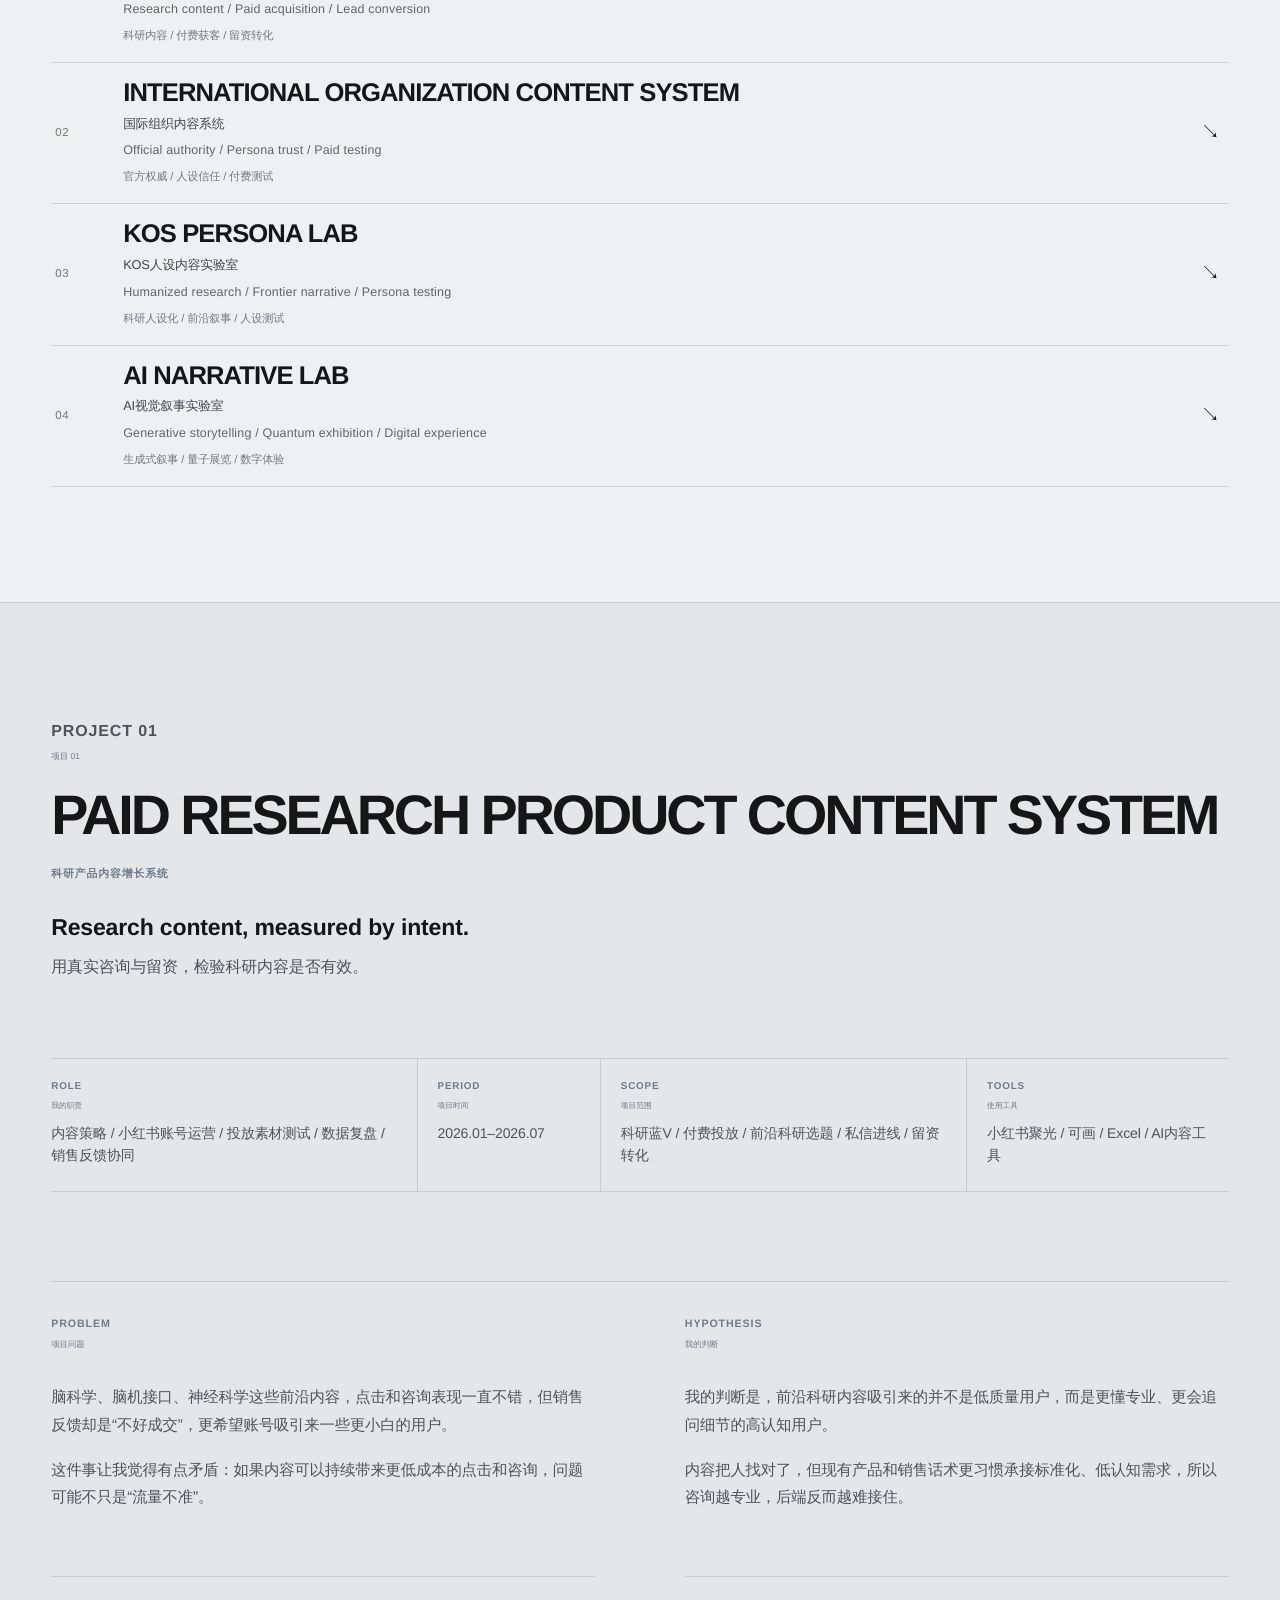
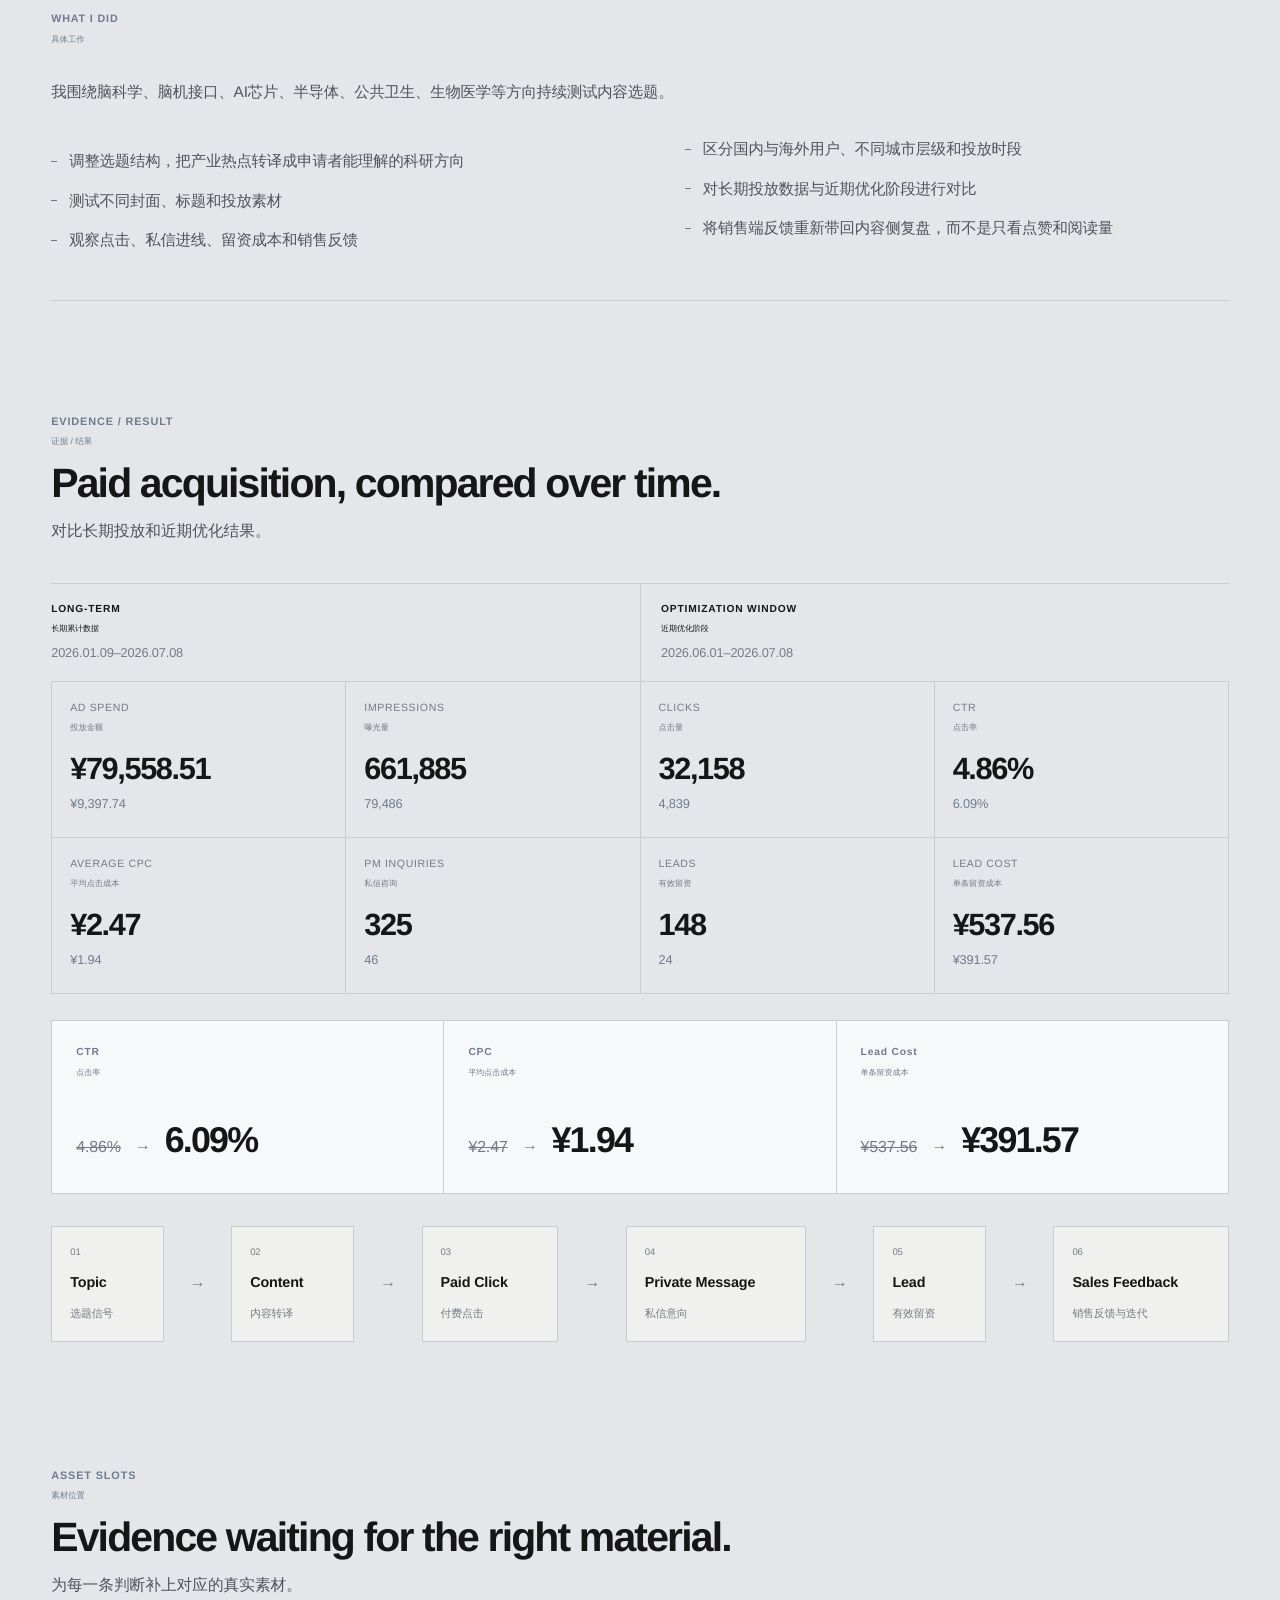
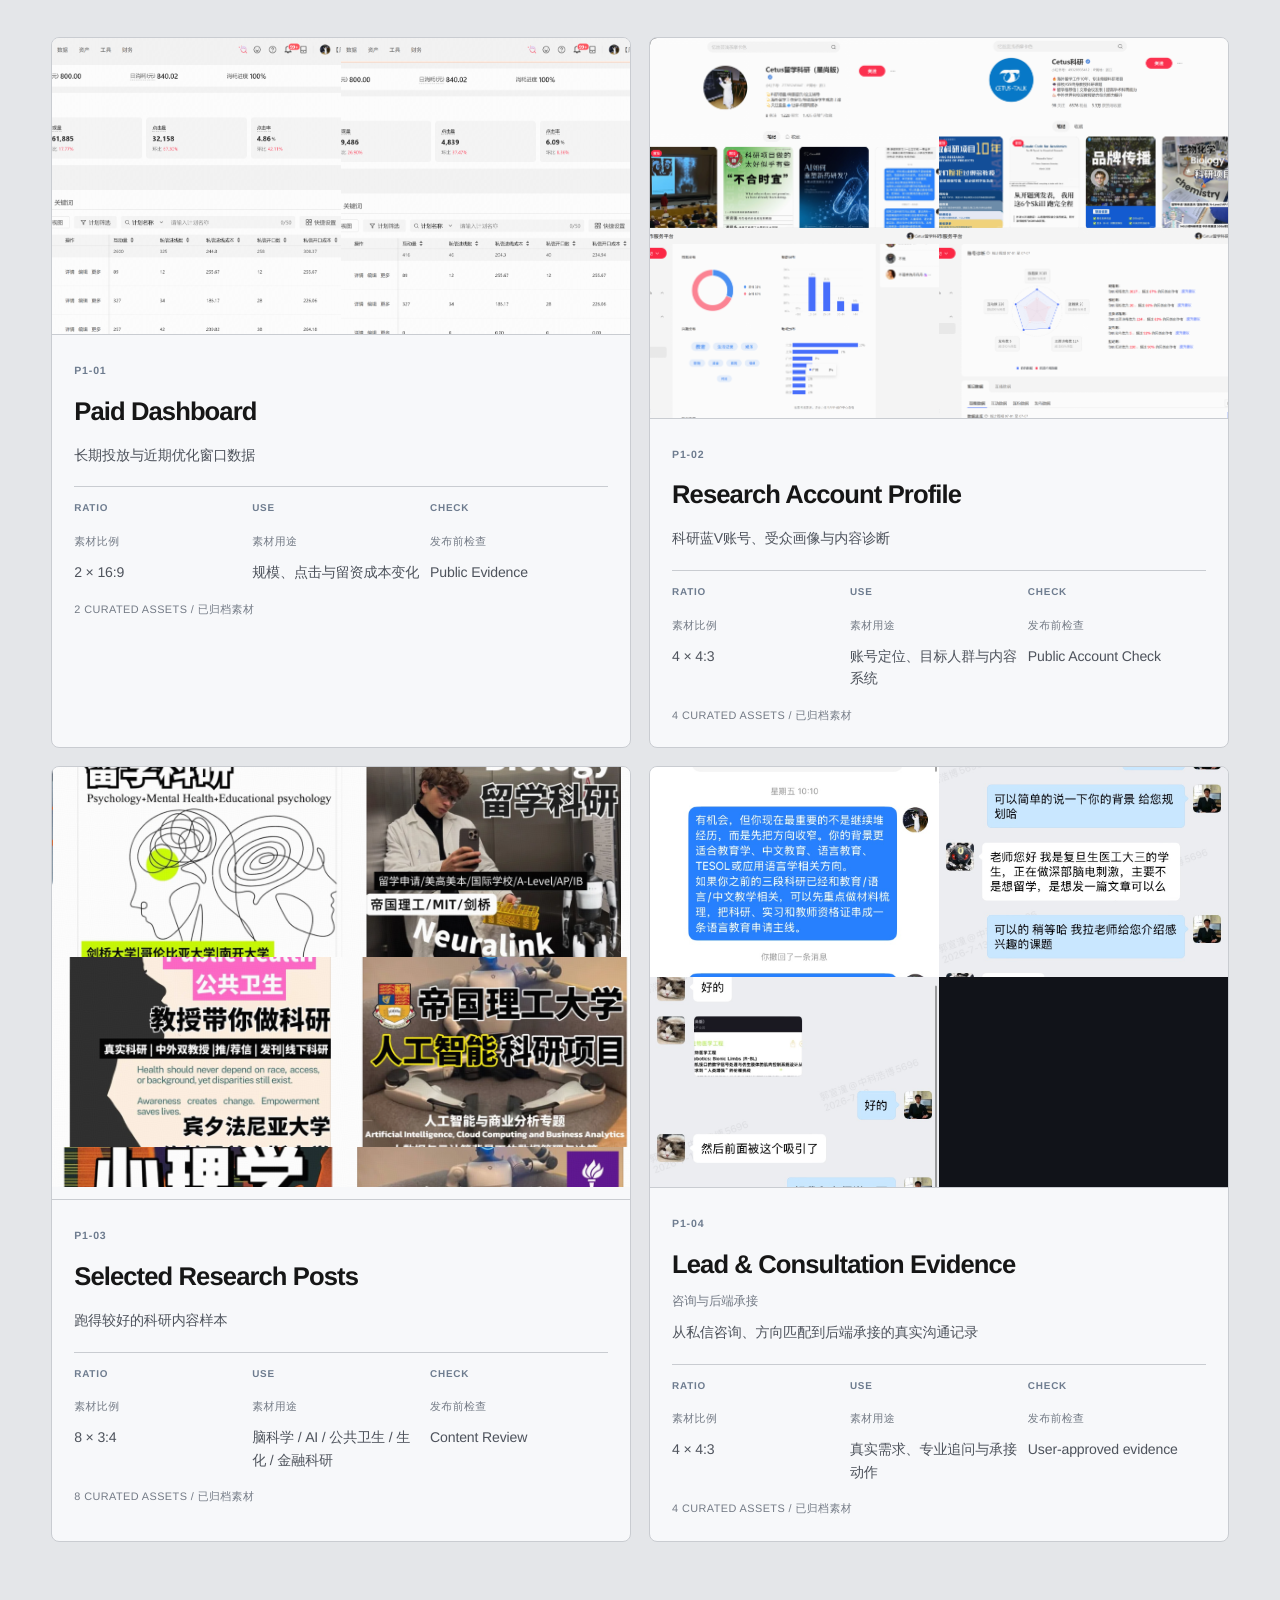
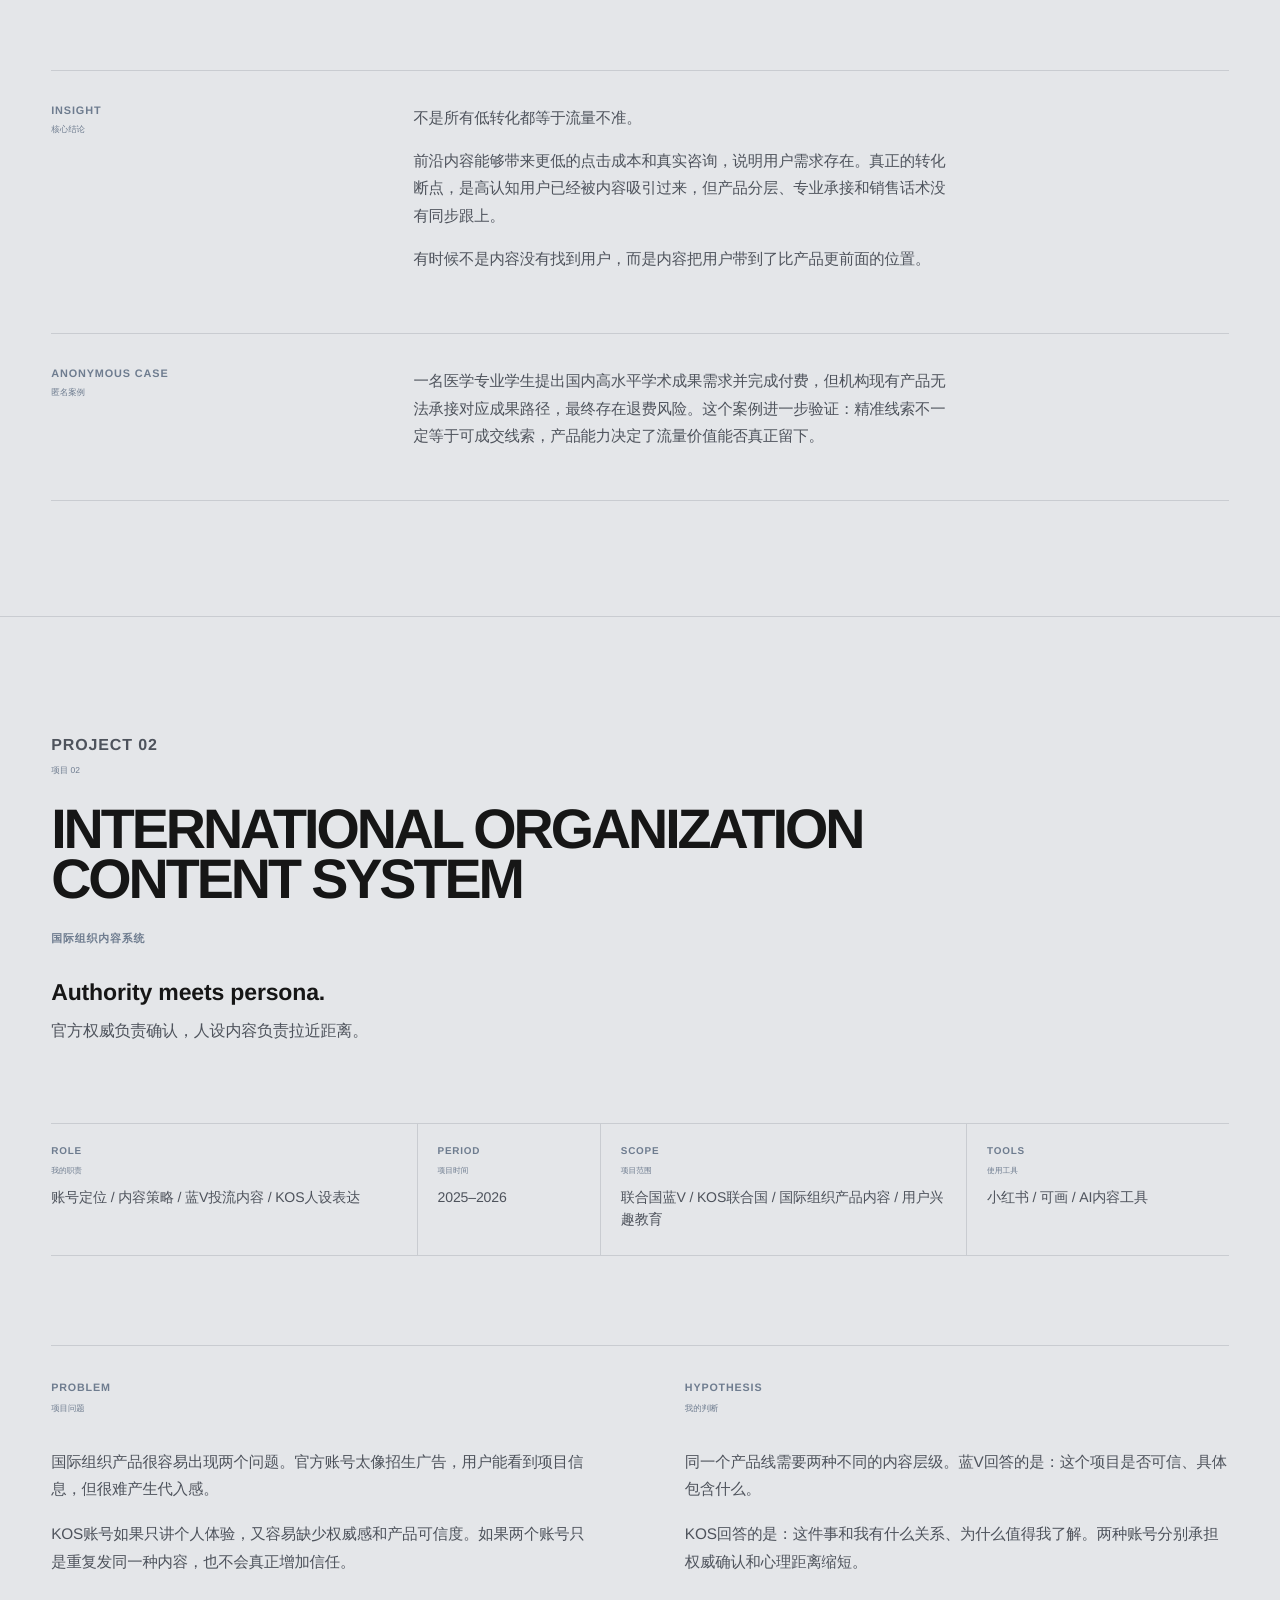
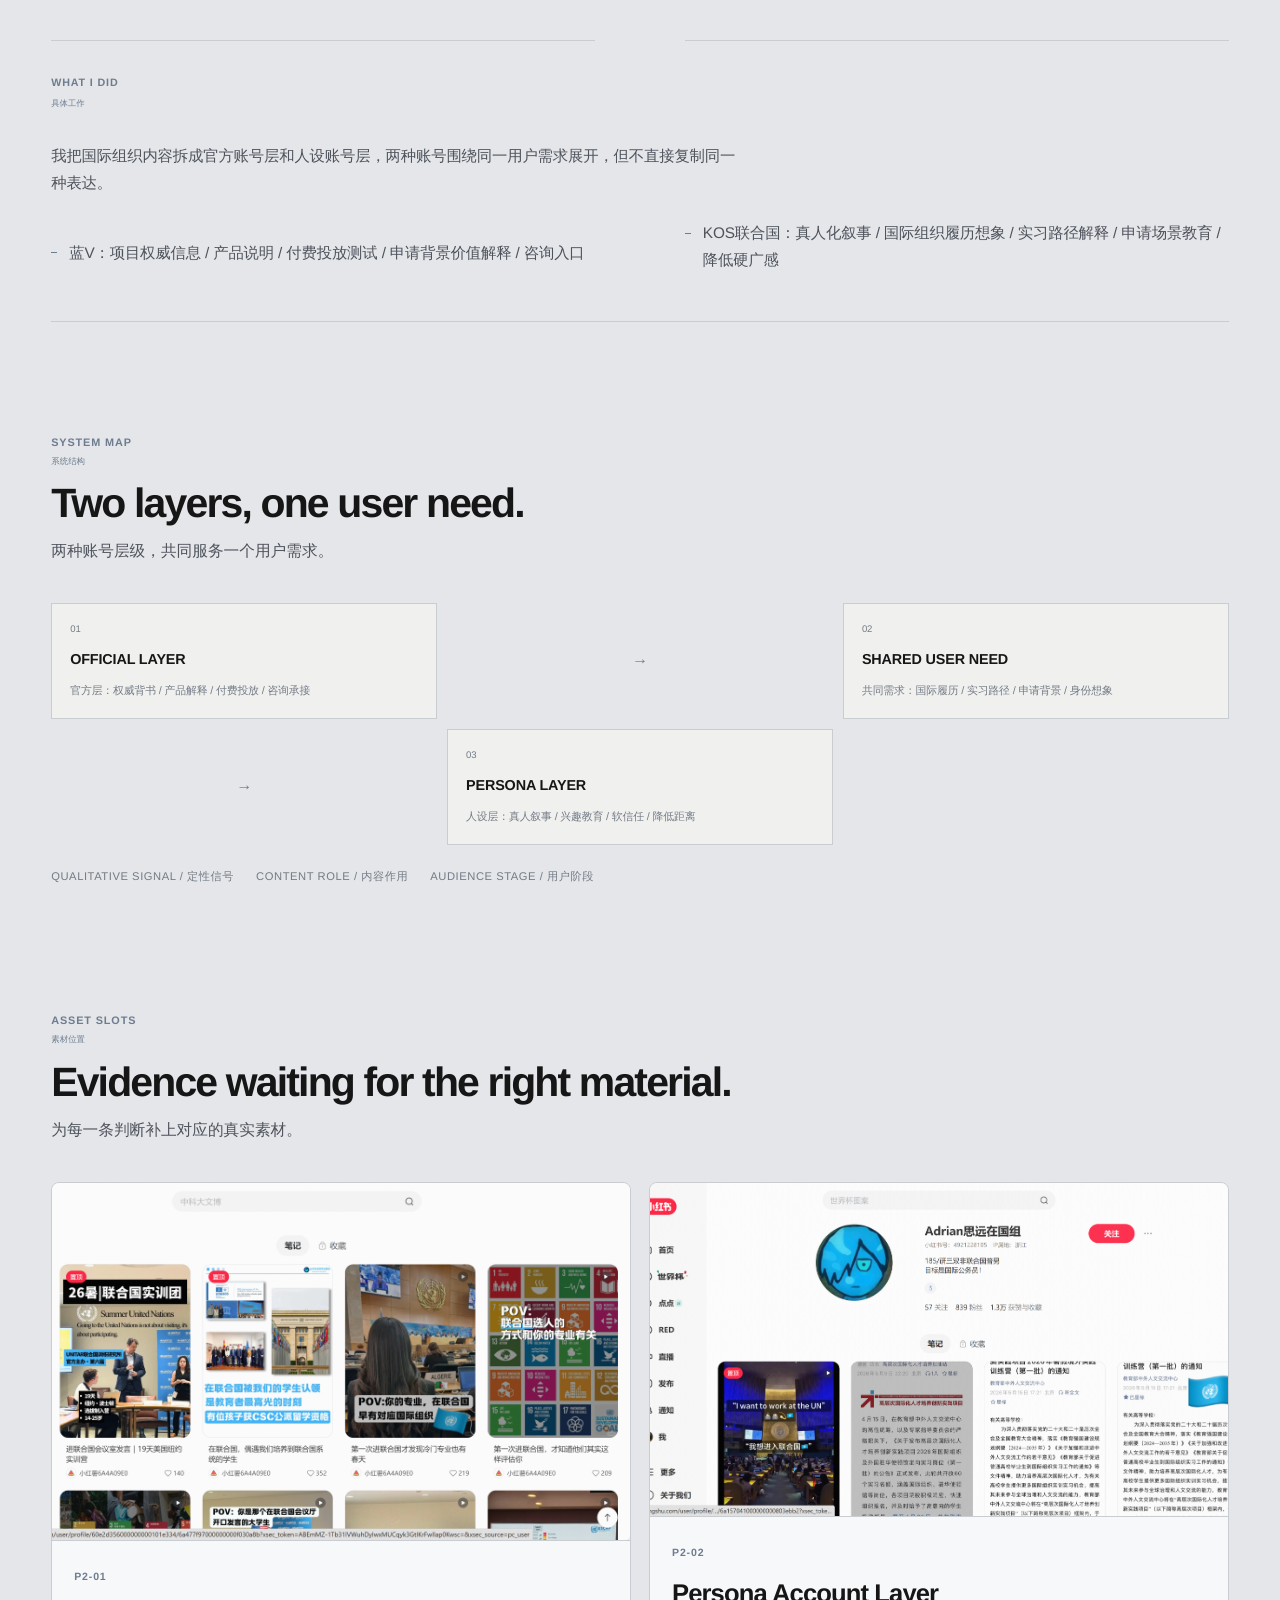
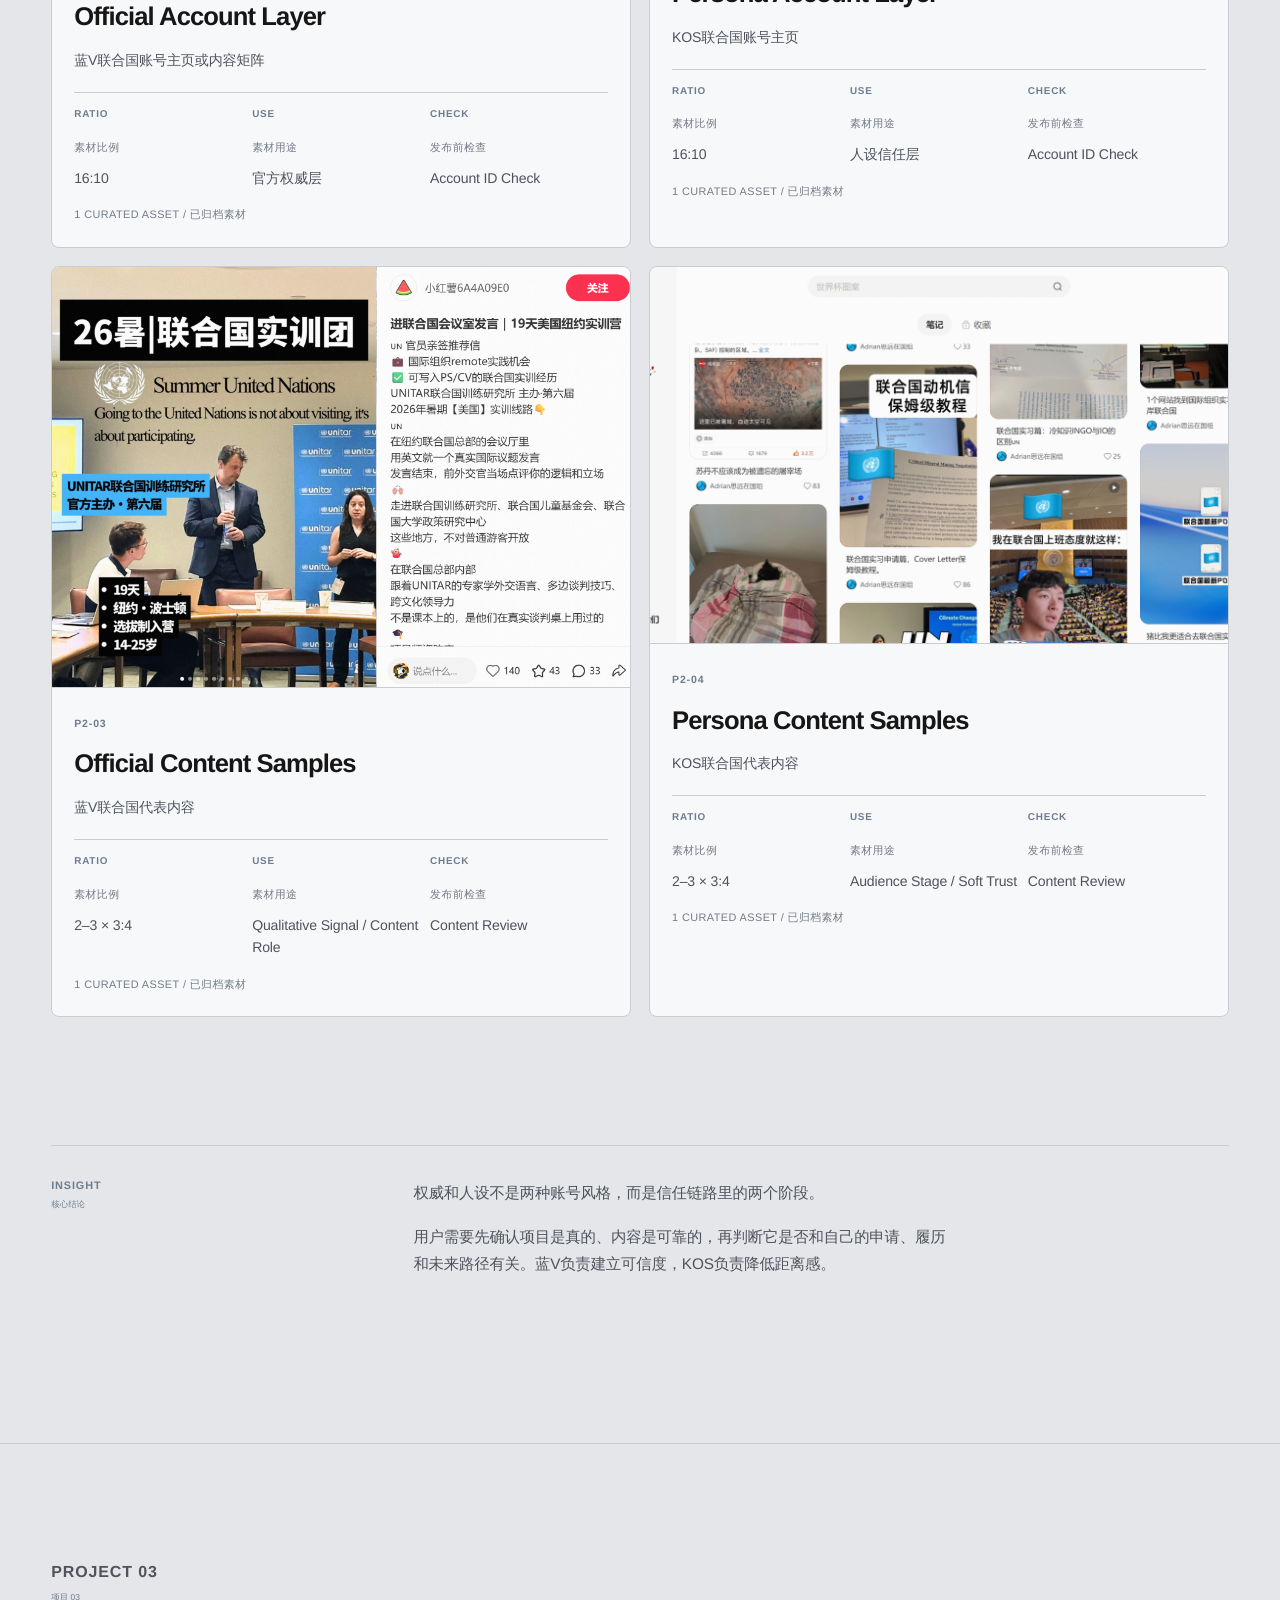
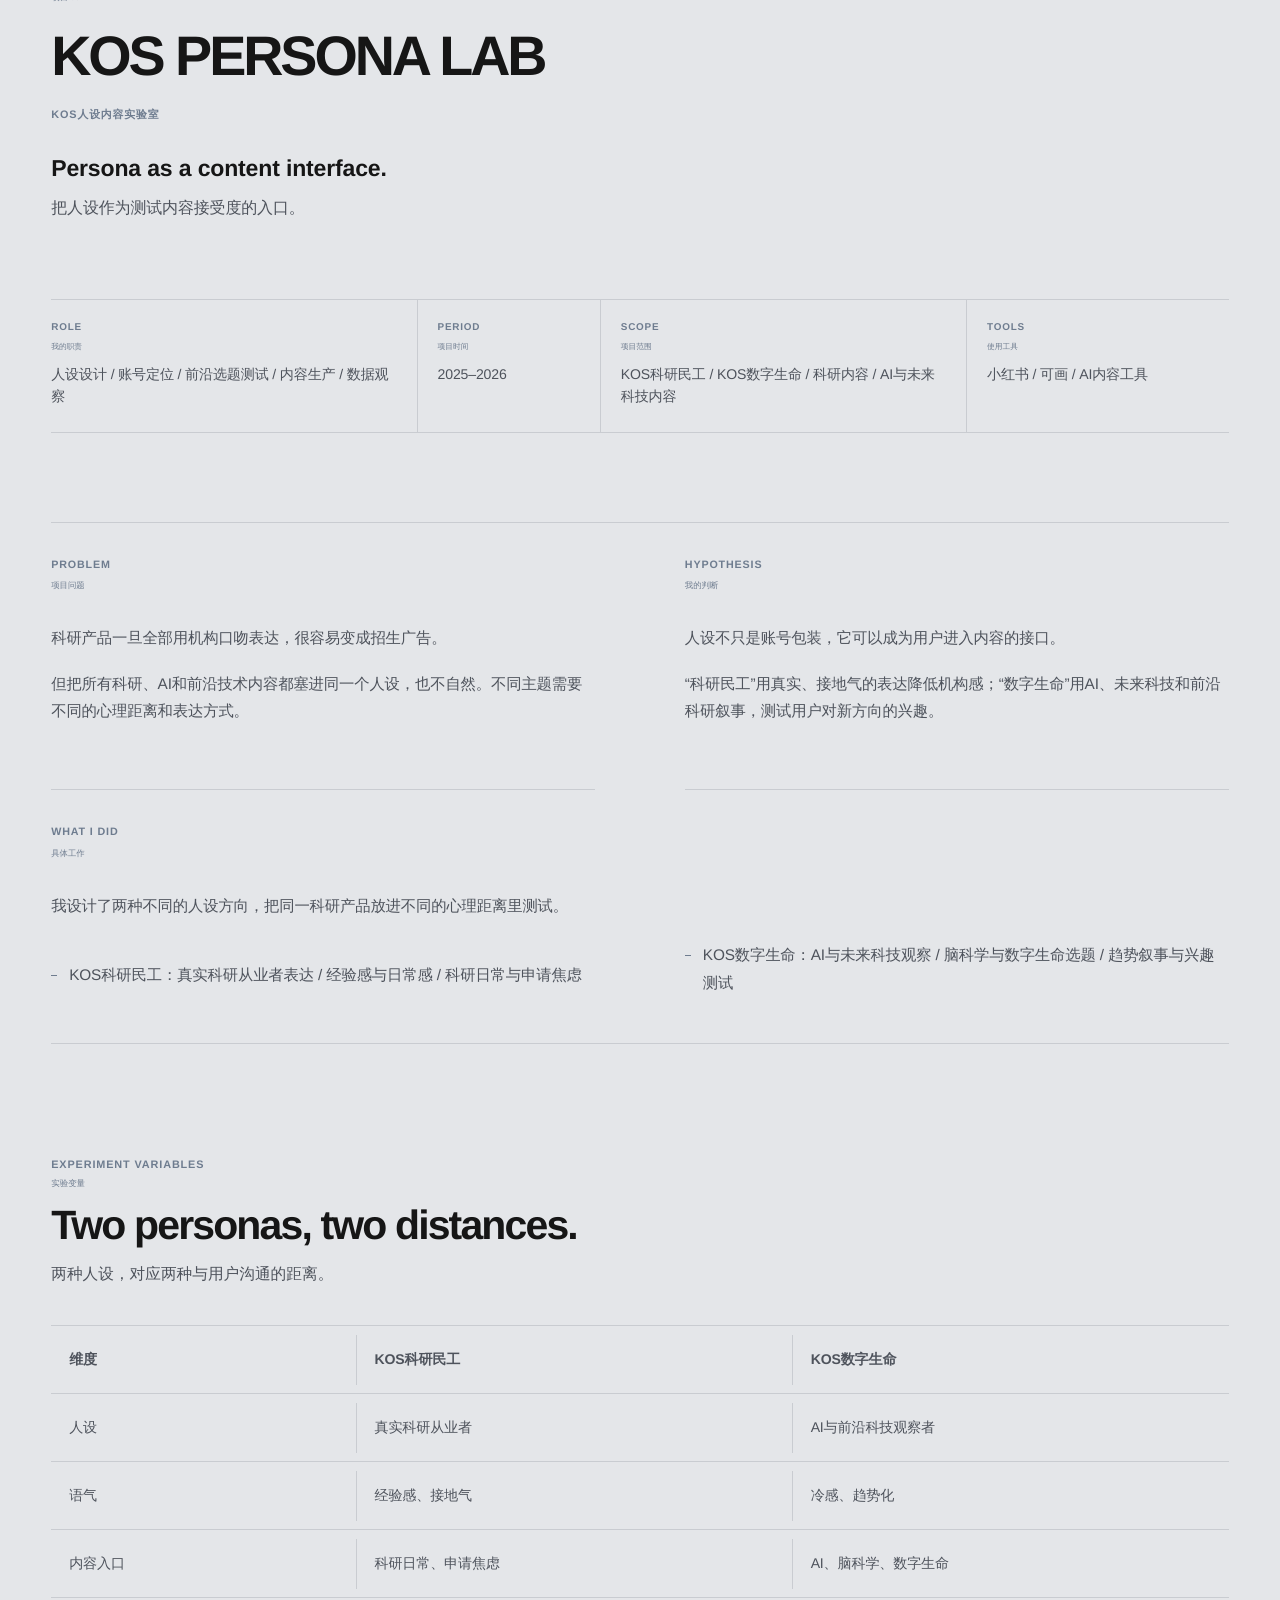
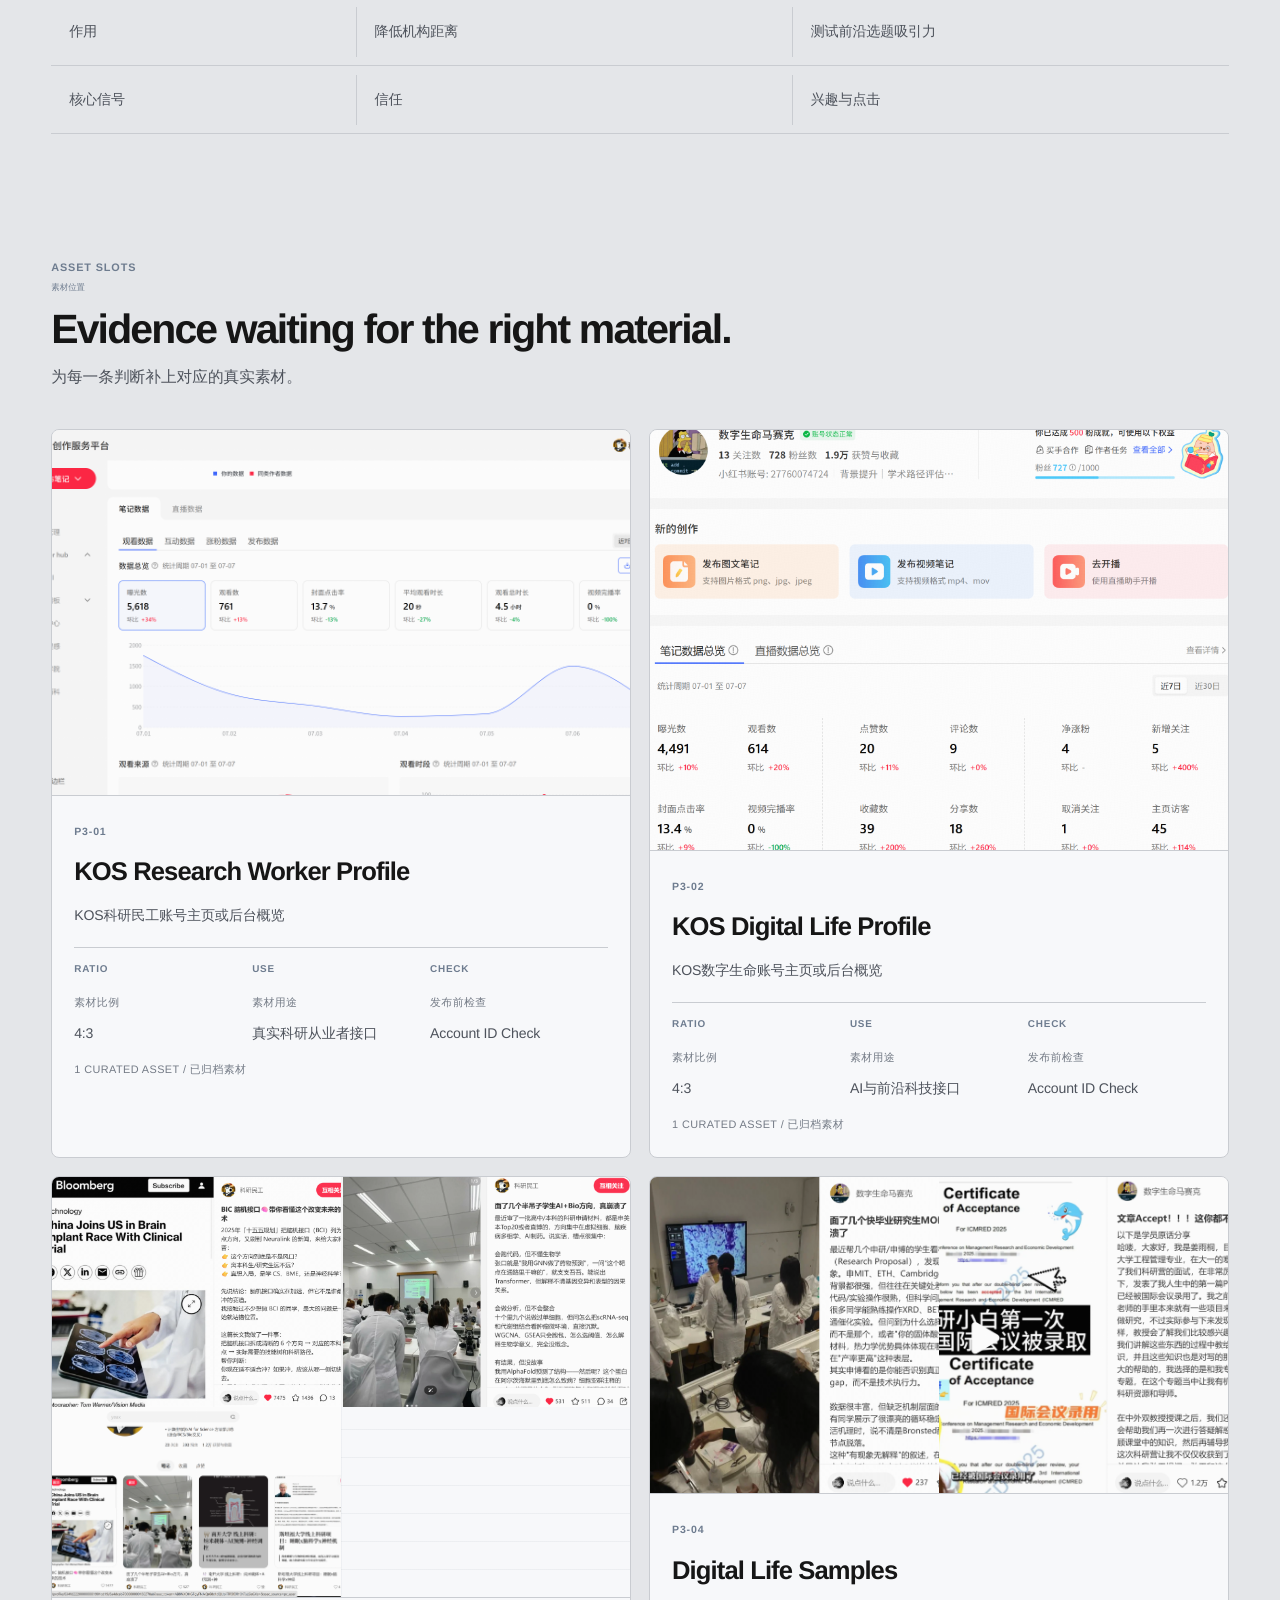
==== commit 10844185: "Clean public portfolio copy" ====
--- a/index.html
+++ b/index.html
@@ -6,8 +6,8 @@
     <link rel="icon" href="data:image/svg+xml,%3Csvg xmlns='http://www.w3.org/2000/svg' viewBox='0 0 64 64'%3E%3Crect width='64' height='64' rx='16' fill='%230f1115'/%3E%3Ctext x='32' y='40' text-anchor='middle' font-family='Arial,sans-serif' font-size='22' font-weight='700' fill='white'%3EGX%3C/text%3E%3C/svg%3E">
     <title>郭宣潼 | AI Content Growth Strategist</title>
     <meta name="description" content="郭宣潼的内容增长与AI创意案例，聚焦科研传播、国际组织项目、未来媒体与数字叙事。">
-    <link rel="stylesheet" href="styles.css?v=20260703-cinematic-2">
-  <link rel="stylesheet" href="src/components/PortfolioArchive.css?v=20260714-ai-video-dual-2">
+    <link rel="stylesheet" href="styles.css?v=20260720-hr-clean-2">
+  <link rel="stylesheet" href="src/components/PortfolioArchive.css?v=20260720-hr-clean-2">
     <link rel="stylesheet" href="src/styles/portfolio-motion.css">
     <link rel="stylesheet" href="src/styles/fashion-typography.css?v=20260709-1">
   </head>
@@ -537,7 +537,7 @@
     </div>
 
 <script src="components/PortfolioArchive.data.js?v=20260714-ai-video-dual-2"></script>
-<script src="components/PortfolioArchive.js?v=20260716-contact-1"></script>
+<script src="components/PortfolioArchive.js?v=20260720-hr-clean-2"></script>
   <script src="script.js?v=20260720-public-clean-1"></script>
     <script>
       window.addEventListener("load", () => {
--- a/styles.css
+++ b/styles.css
@@ -2595,7 +2595,7 @@
 }
 
 .quantum-media .project-media-placeholder::after {
-  content: "编辑模式下上传 · 支持左右滑动";
+  content: "支持左右滑动";
   color: var(--muted);
   font-size: 0.82rem;
 }
@@ -2803,7 +2803,7 @@
 }
 
 .is-editing .project-media:not(.has-image)::before {
-  content: "点击此处添加多张图片";
+  content: "";
   position: absolute;
   z-index: 4;
   inset: 1rem;
--- a/src/components/PortfolioArchive.css
+++ b/src/components/PortfolioArchive.css
@@ -2089,7 +2089,7 @@
 }
 
 .archive-narrative-lab .asset-slot.has-placeholder .asset-slot-copy > small::after {
-  content: "Placeholder visual / 示例视觉，可在编辑模式替换";
+  content: "Placeholder visual / 示例视觉";
   color: var(--archive-muted);
   font-size: 0.64rem;
   letter-spacing: 0.06em;
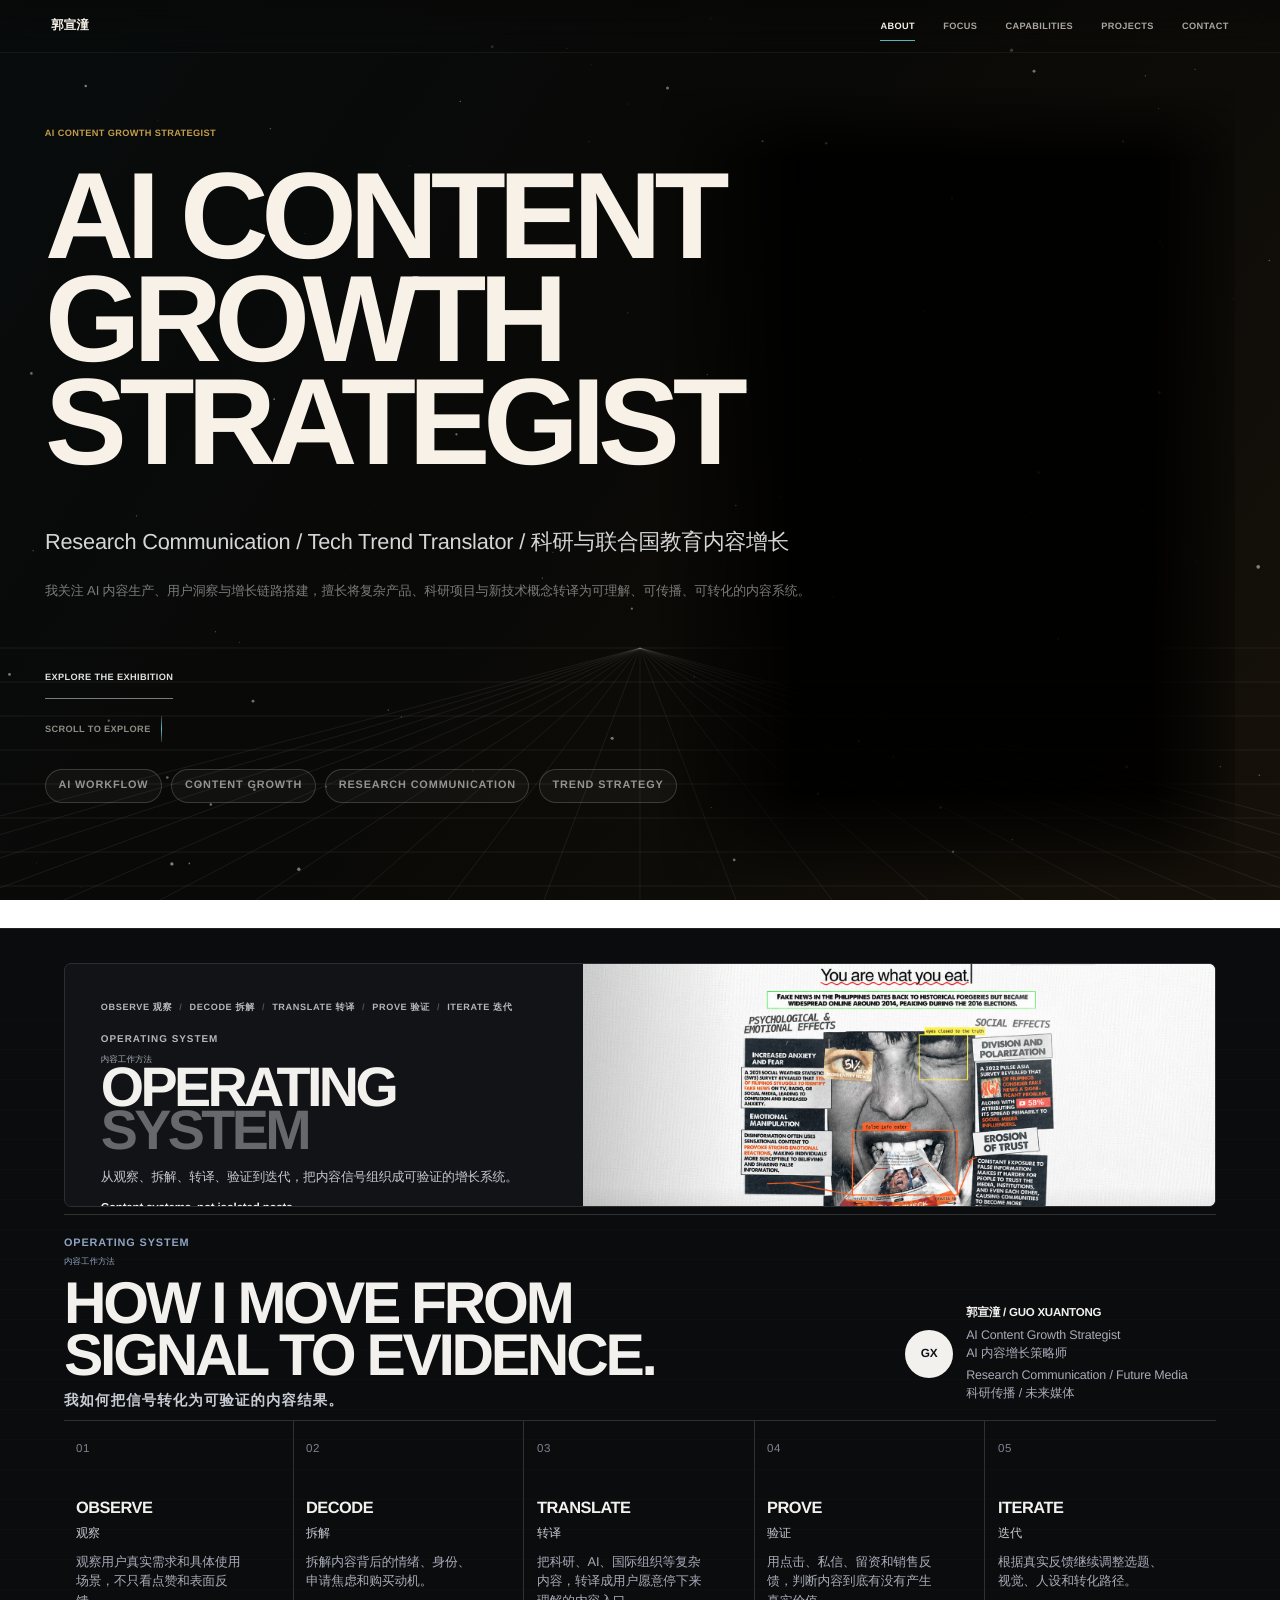
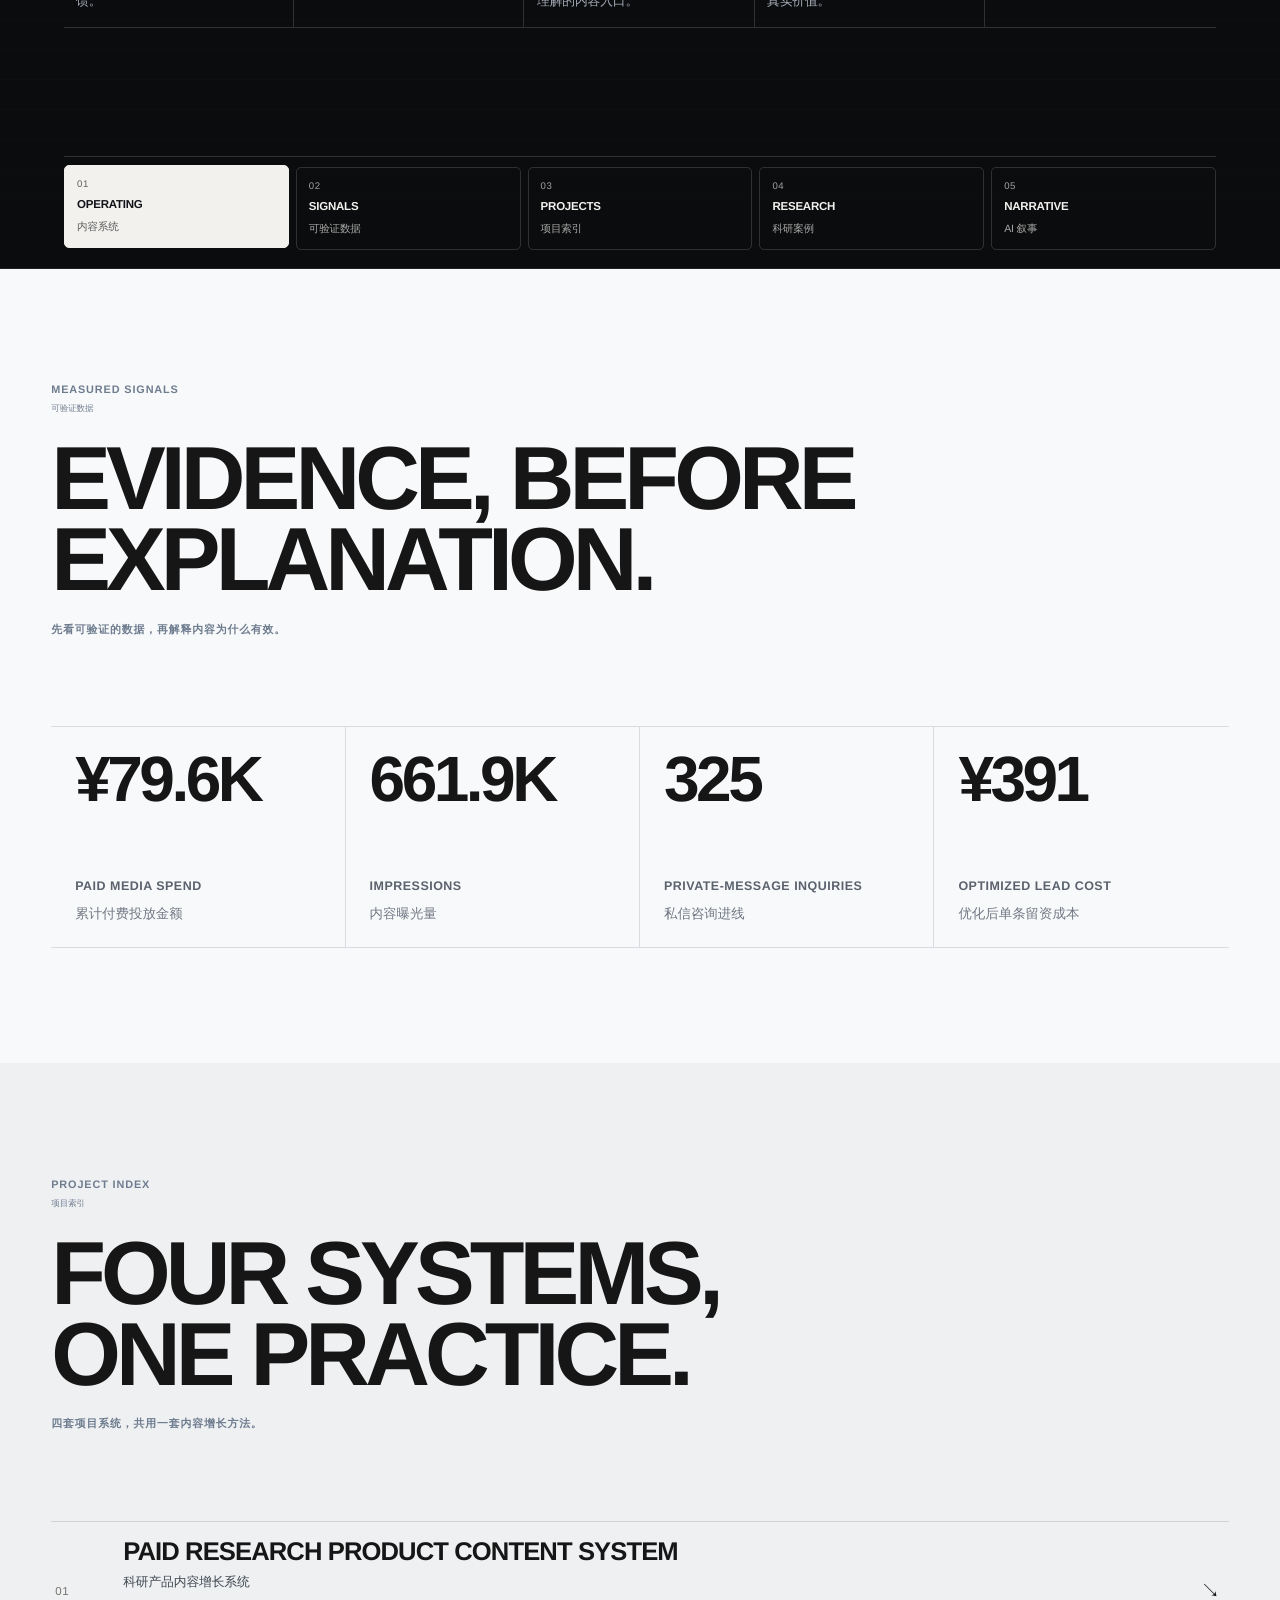
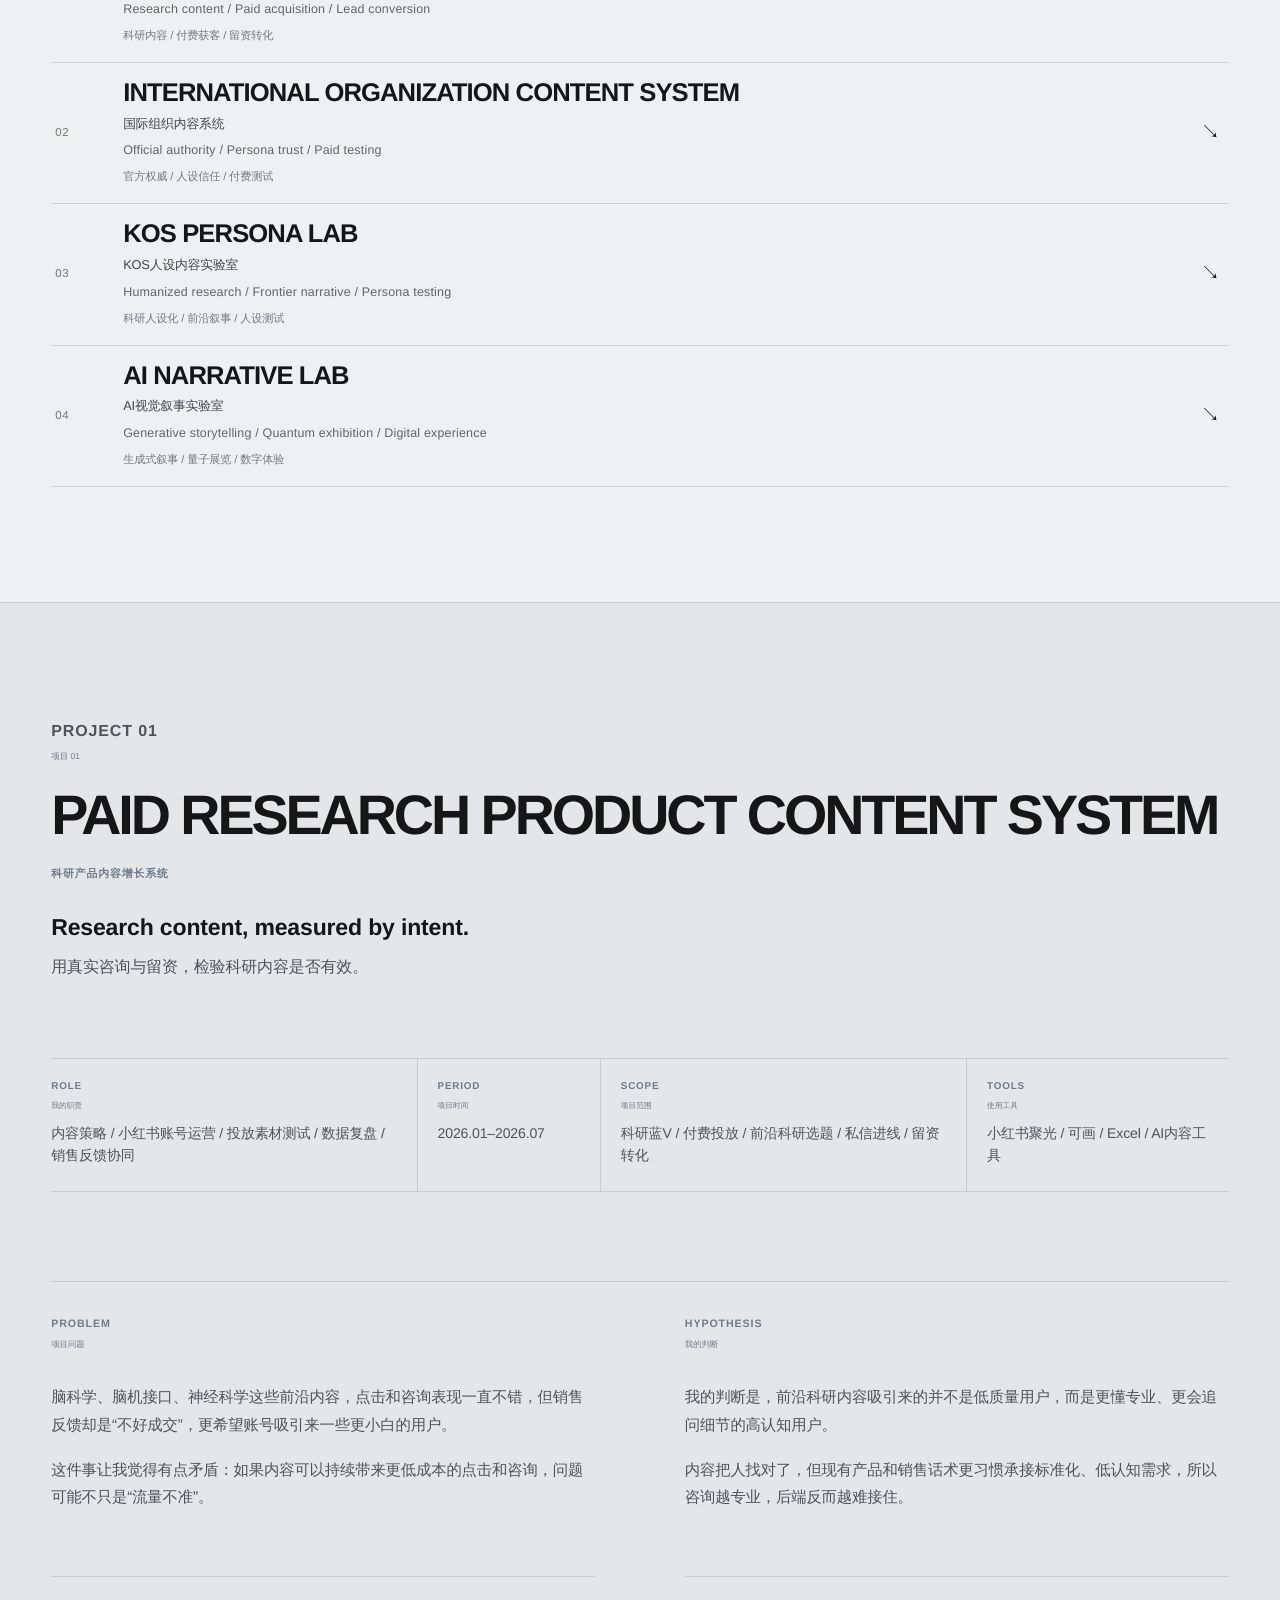
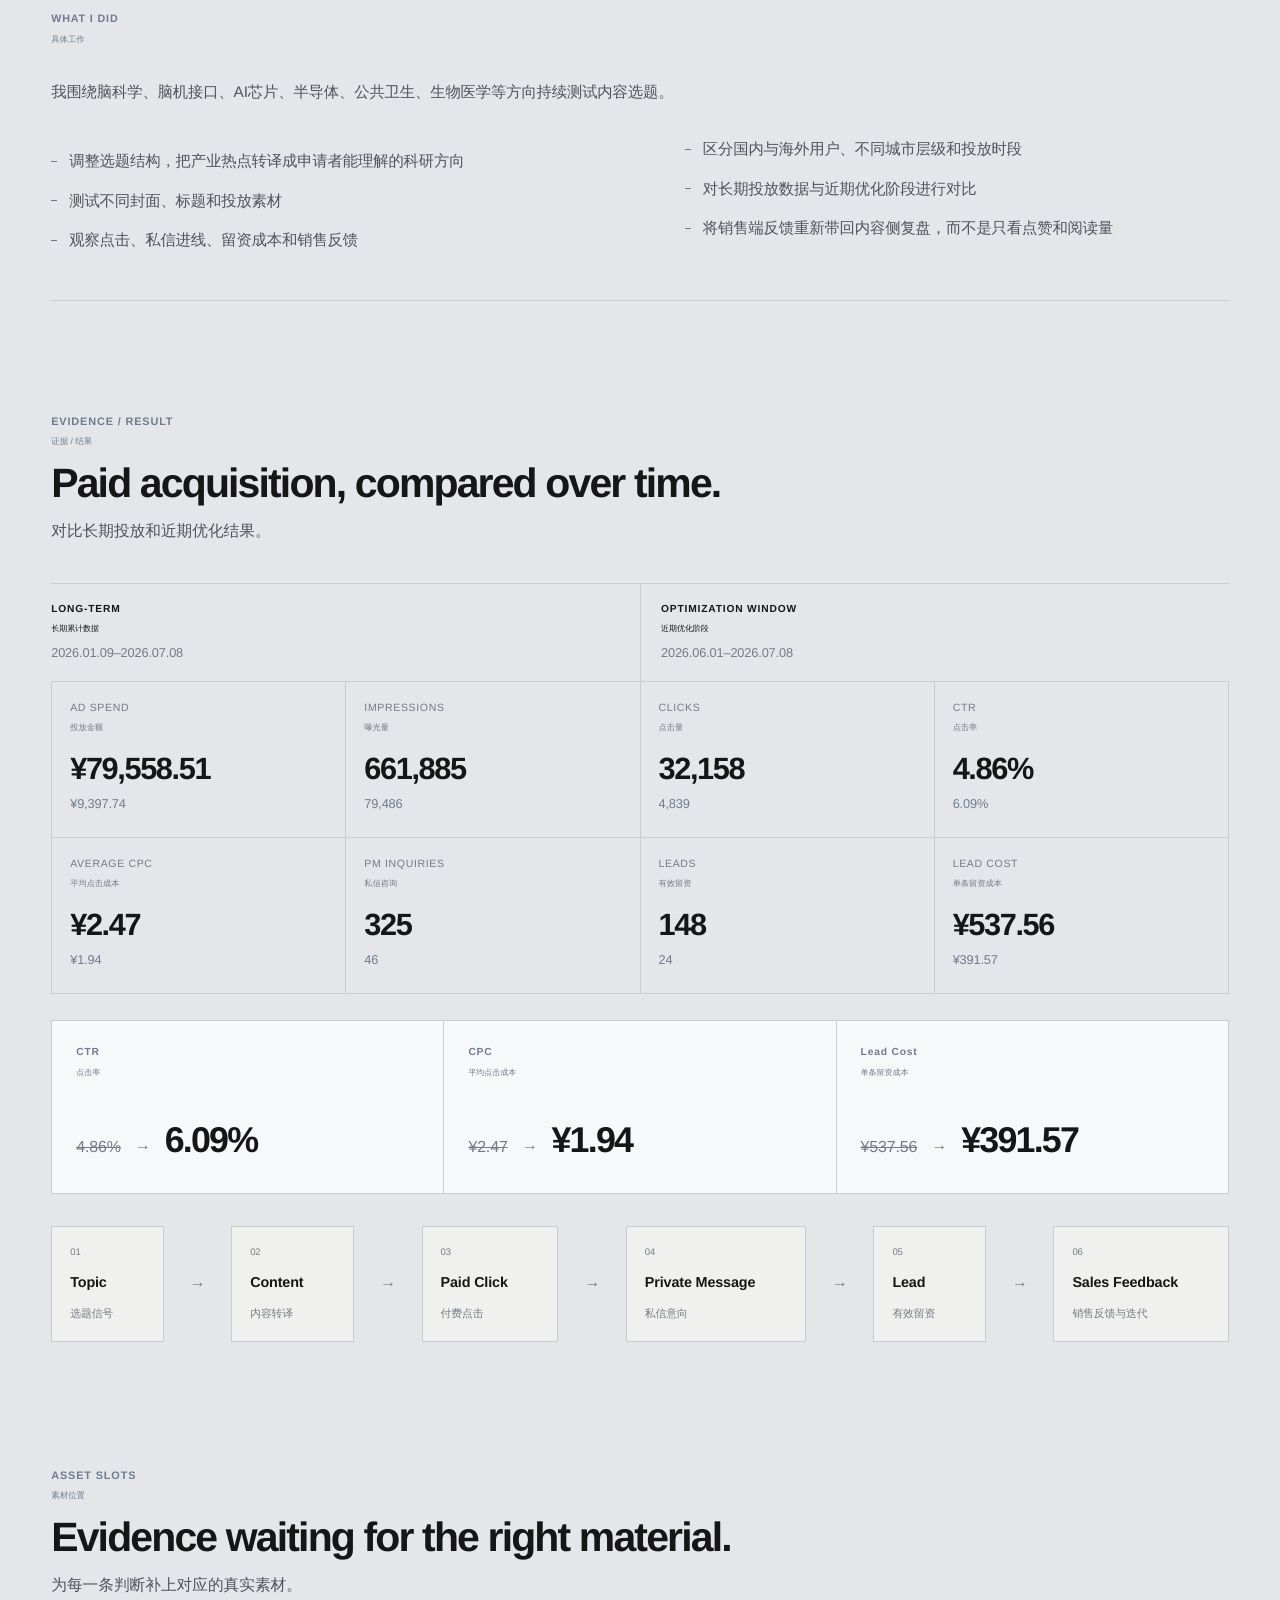
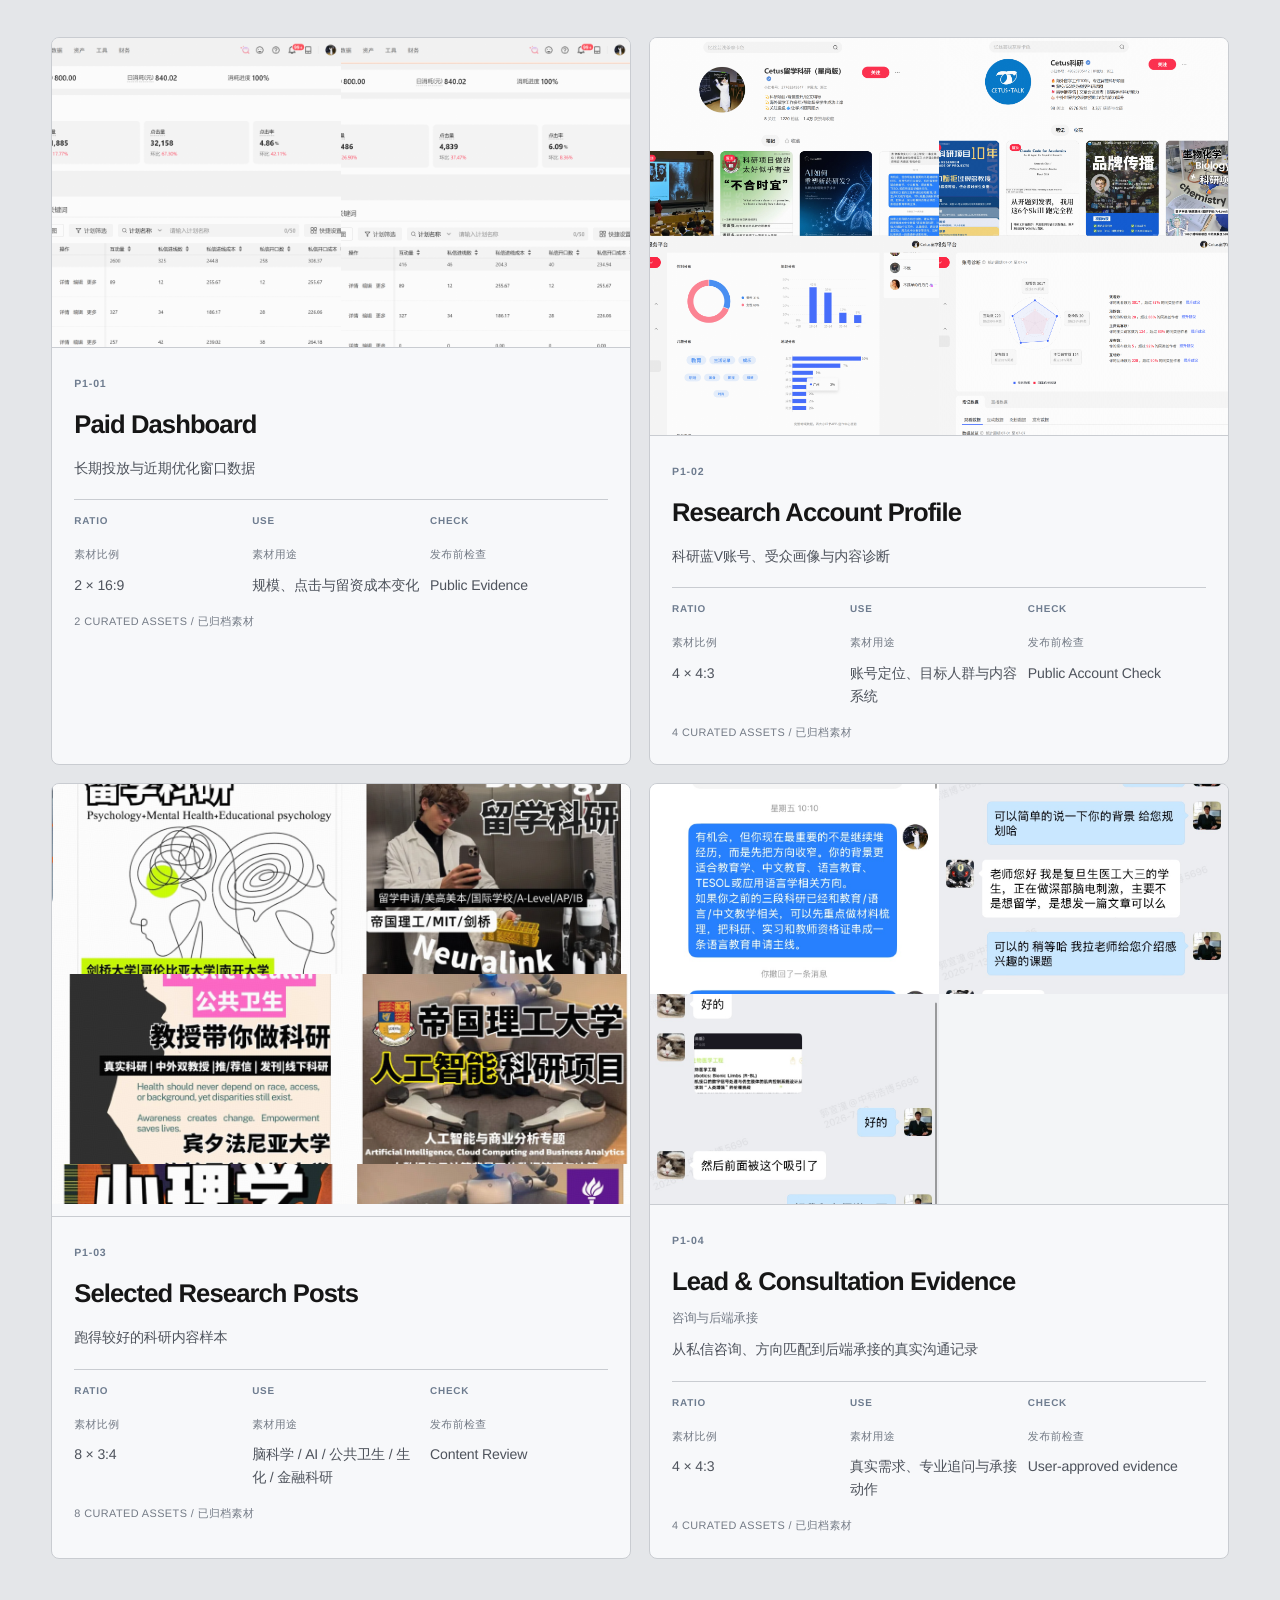
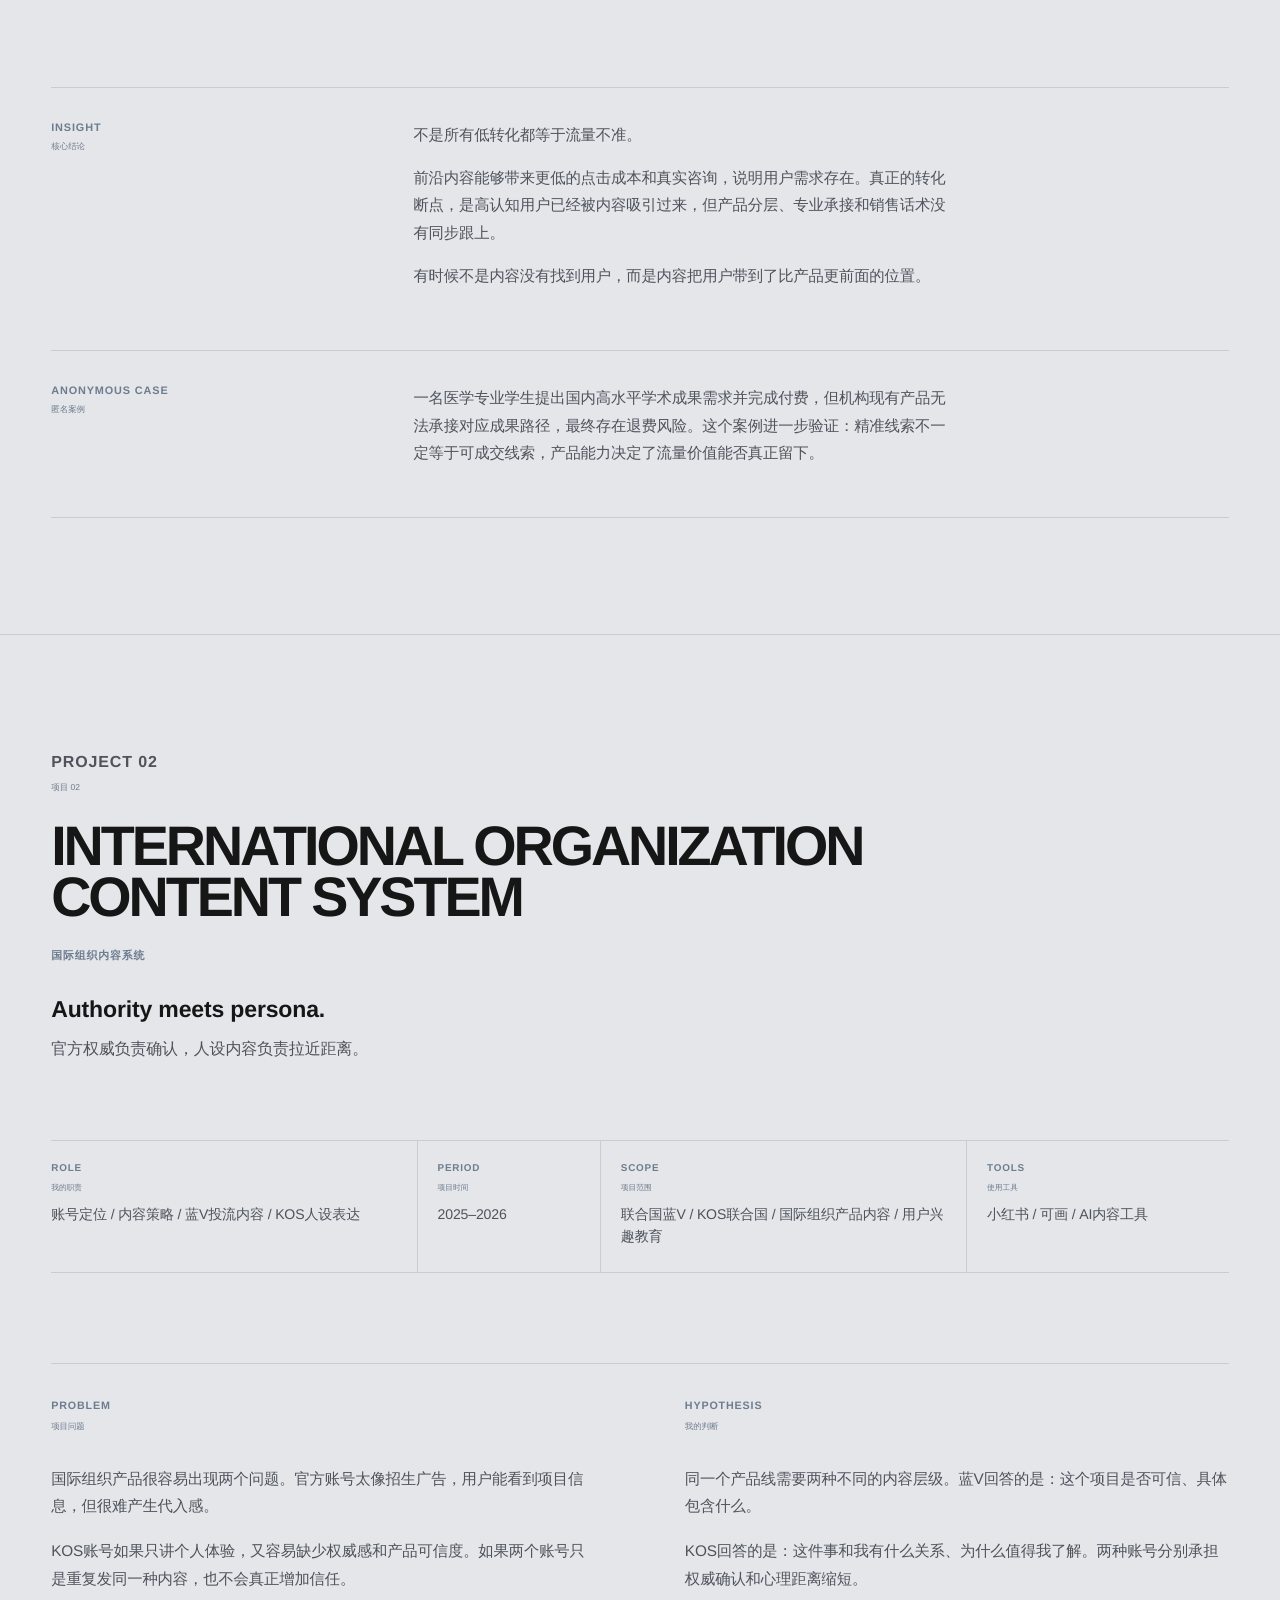
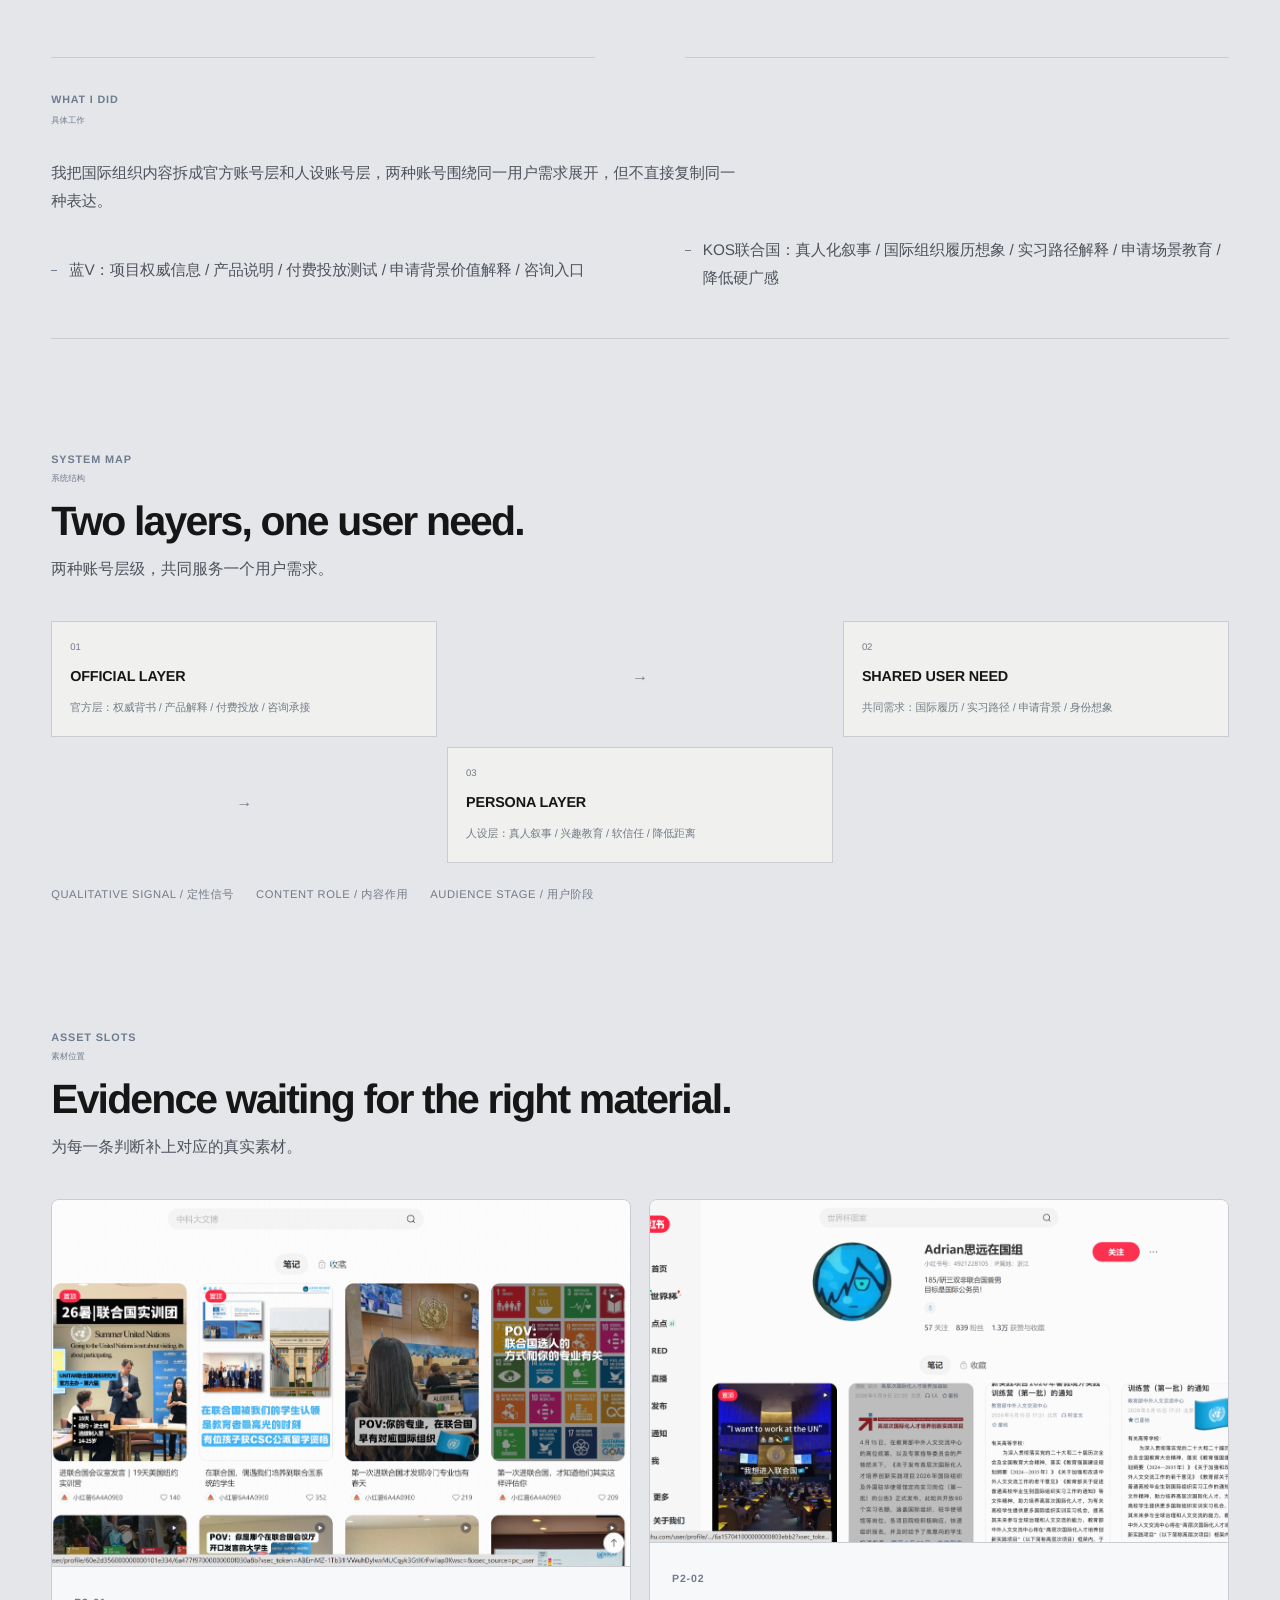
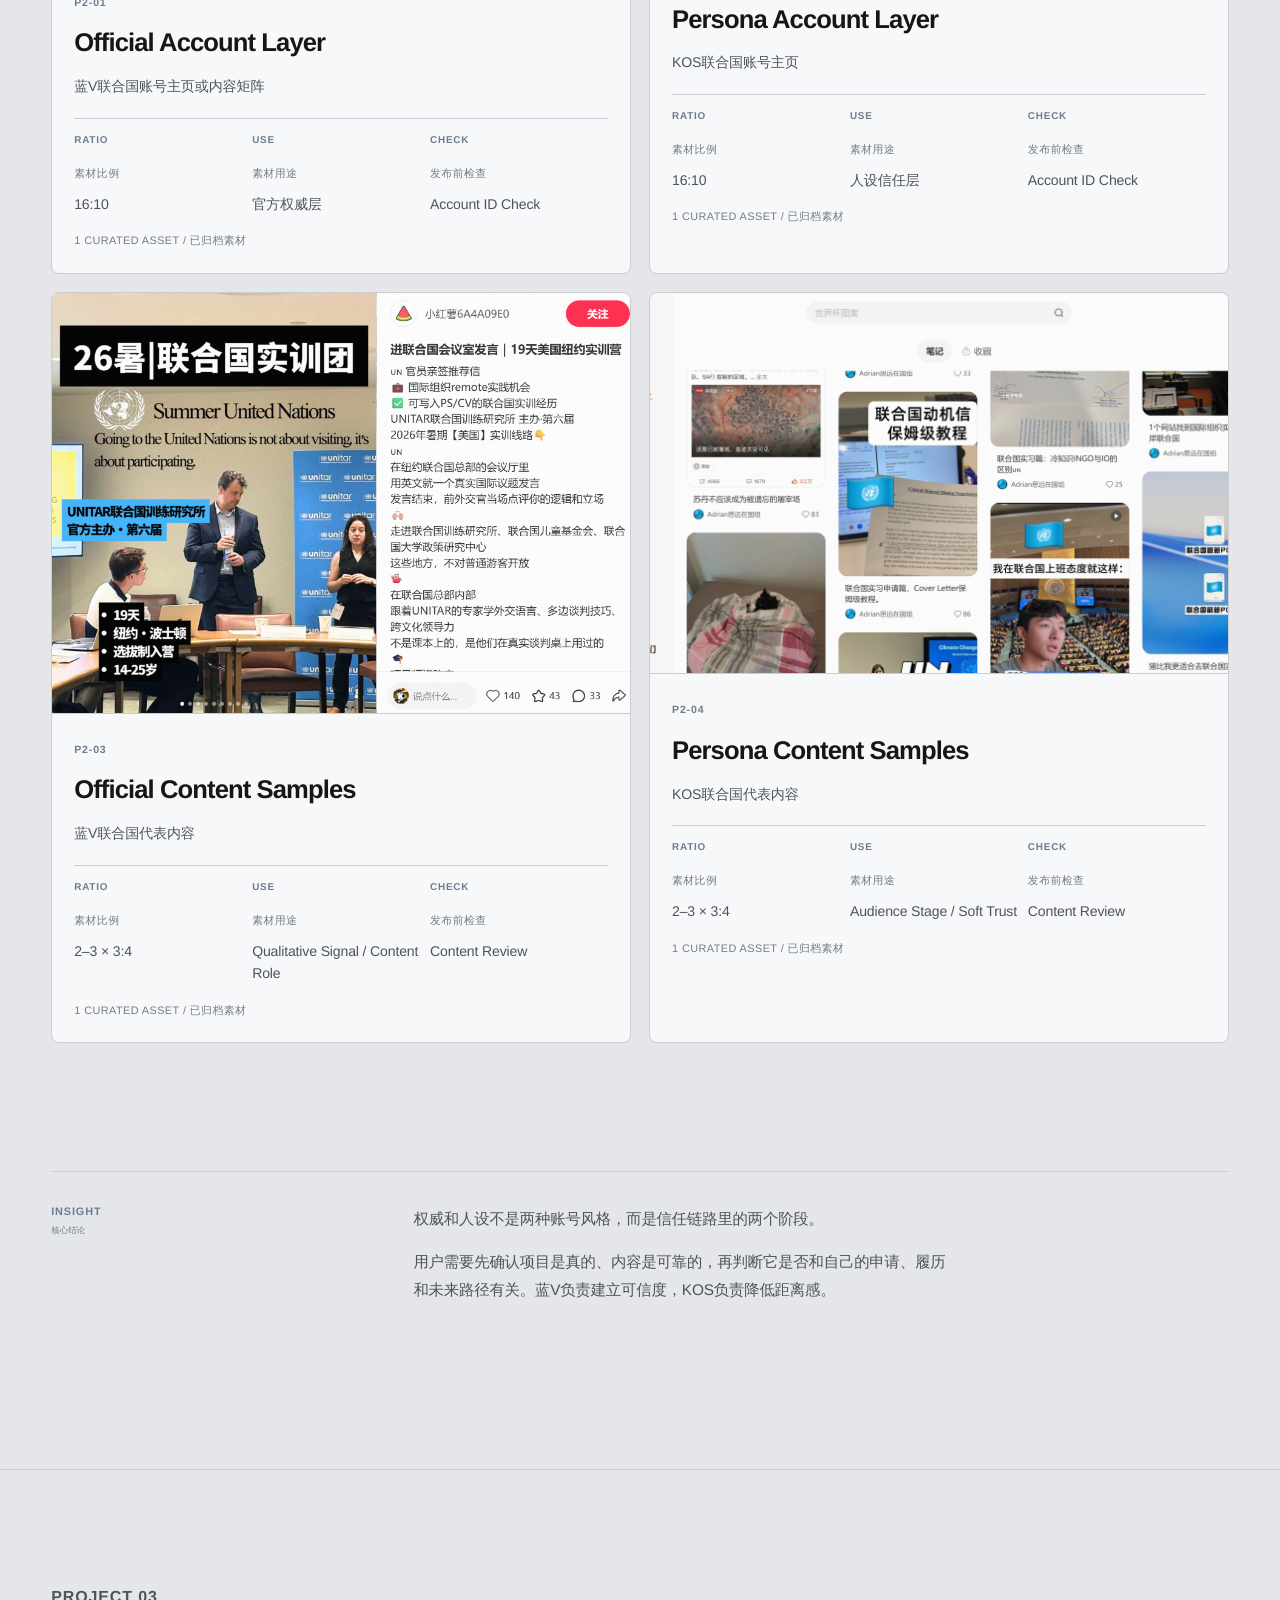
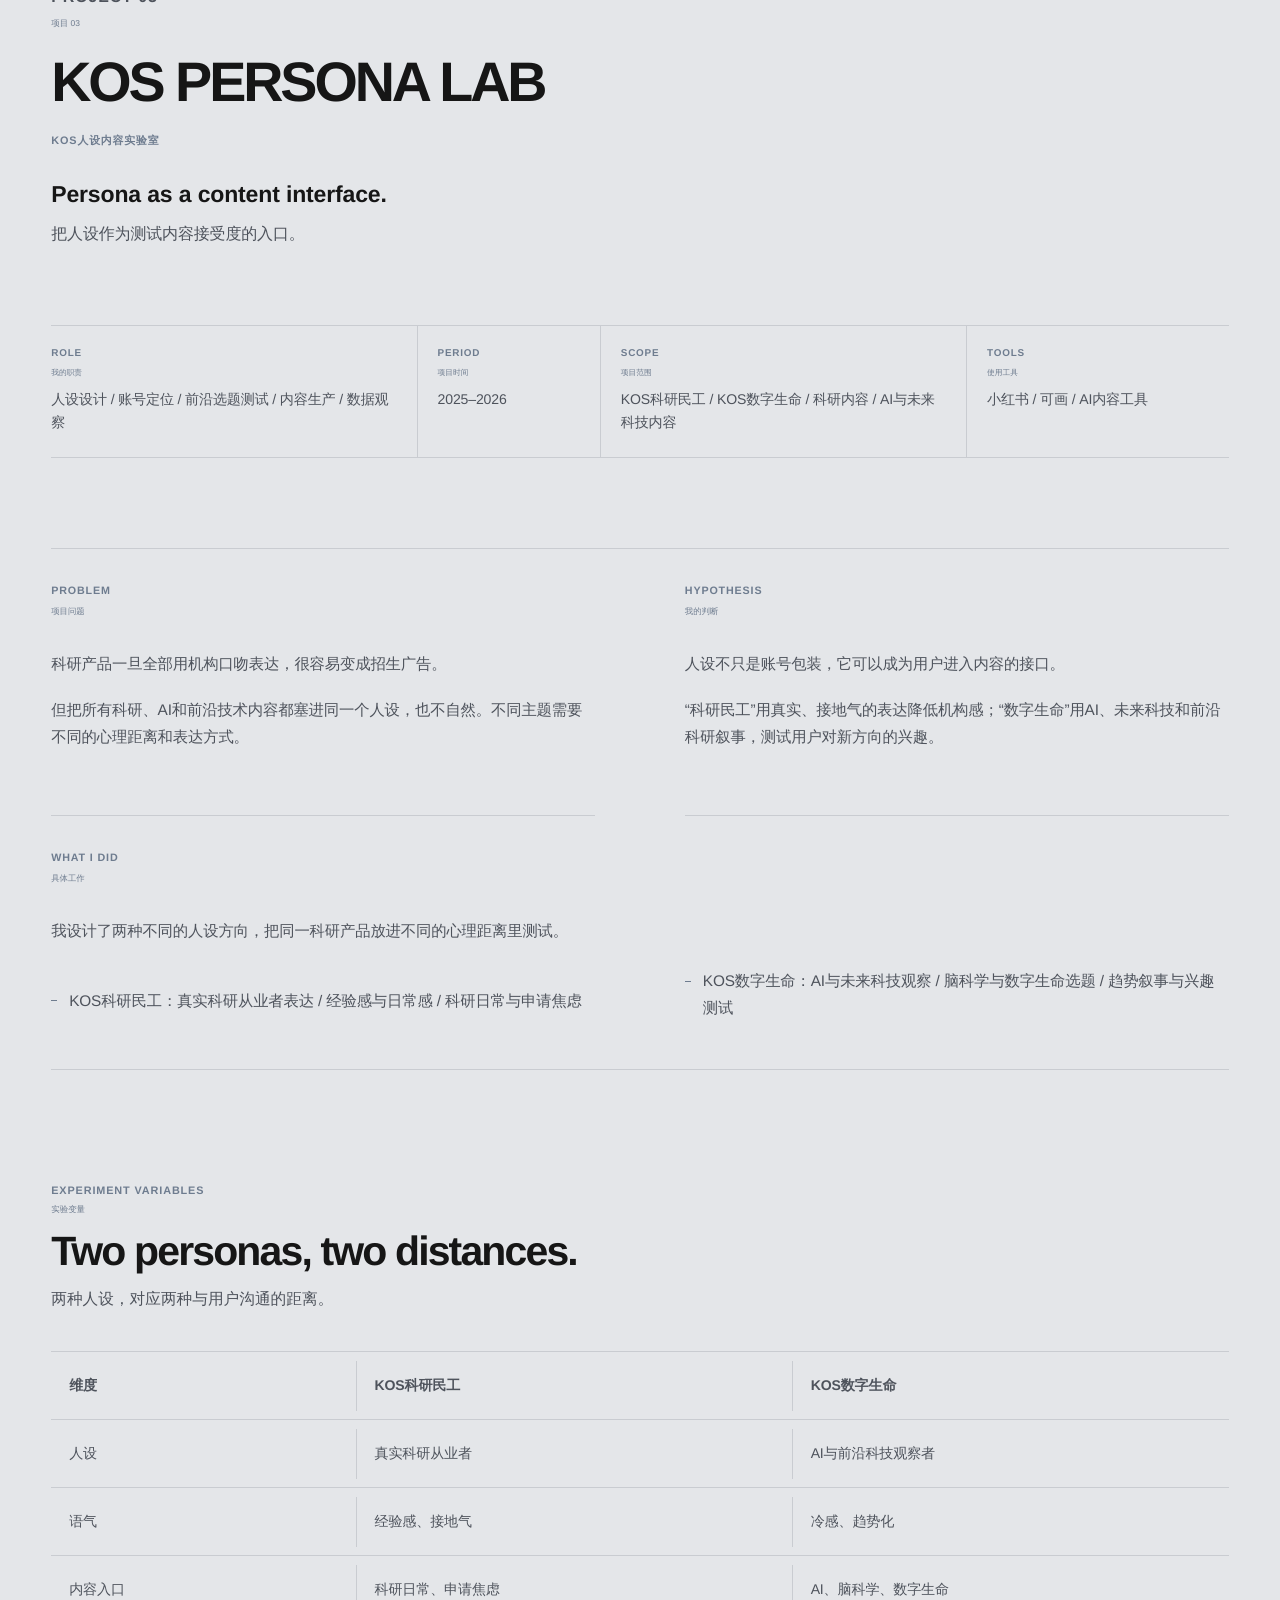
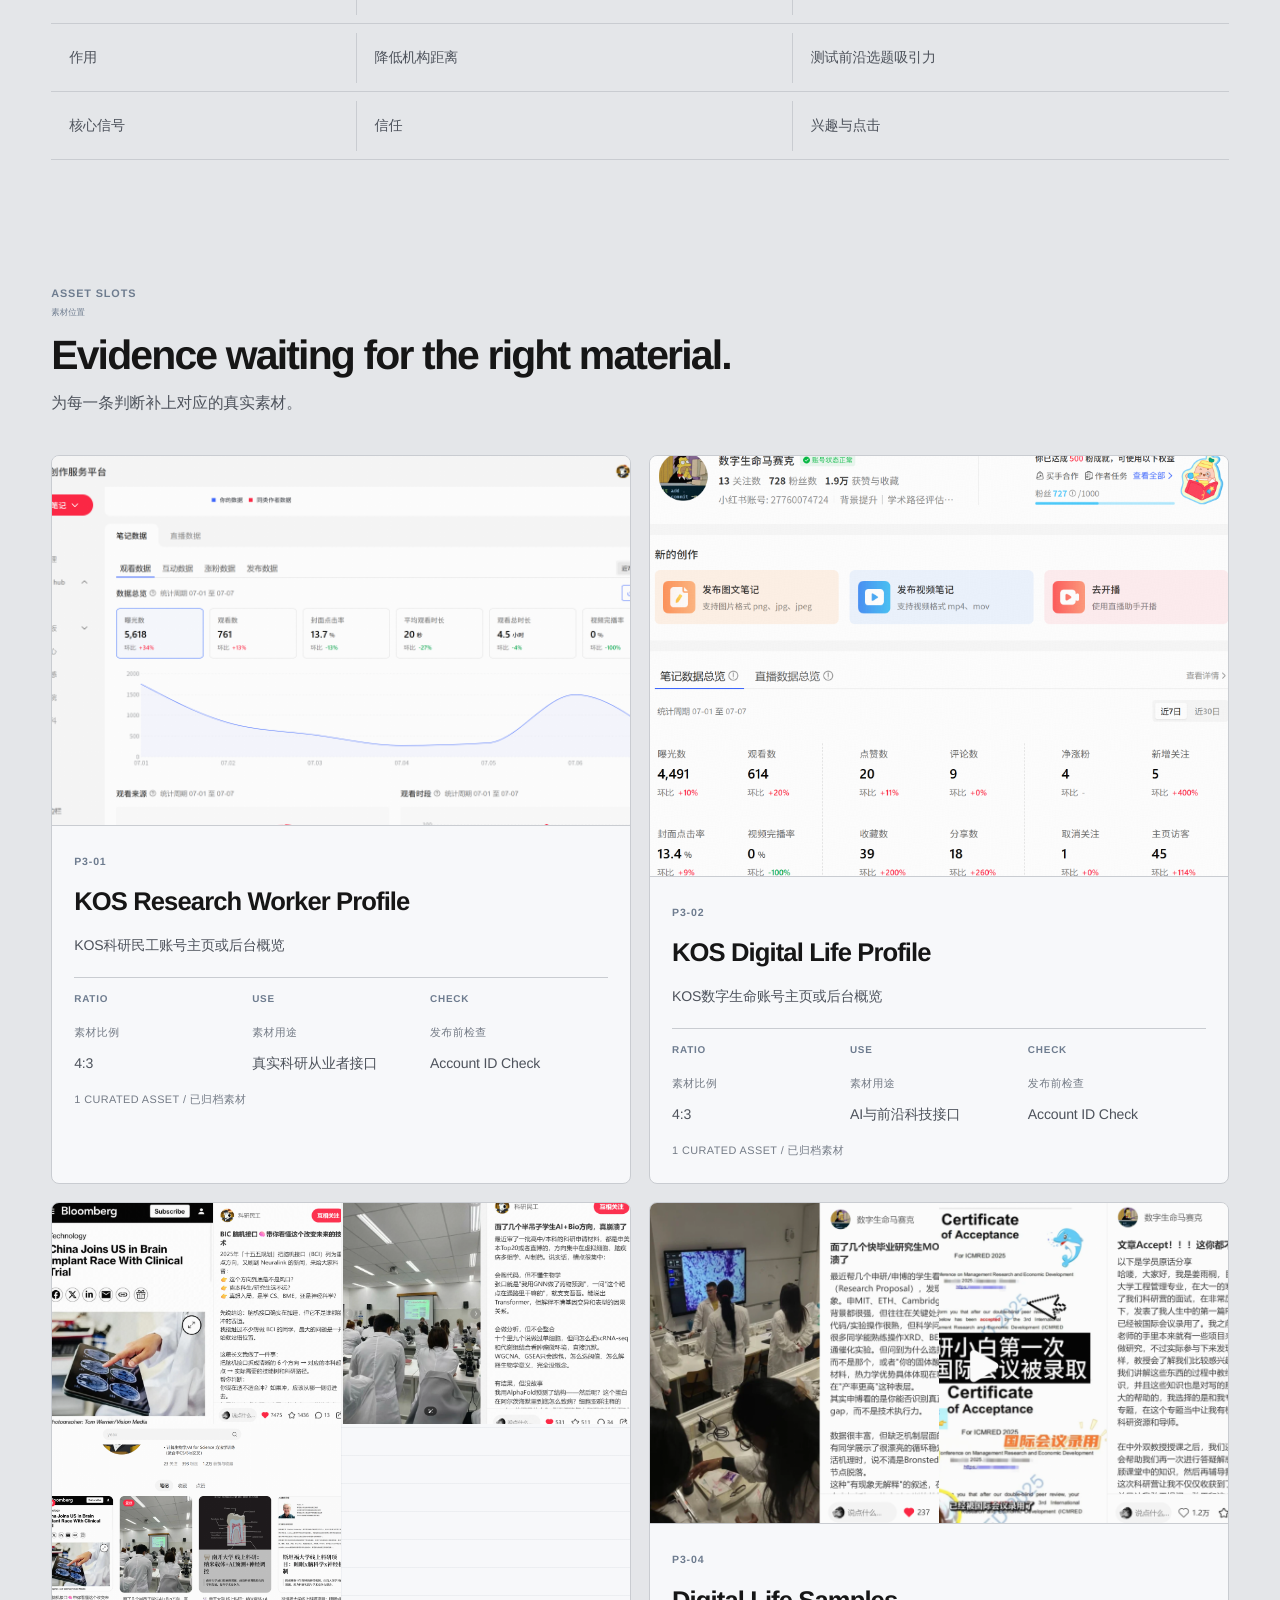
==== commit 538da457: "Improve mobile asset loading" ====
--- a/index.html
+++ b/index.html
@@ -7,7 +7,7 @@
     <title>郭宣潼 | AI Content Growth Strategist</title>
     <meta name="description" content="郭宣潼的内容增长与AI创意案例，聚焦科研传播、国际组织项目、未来媒体与数字叙事。">
     <link rel="stylesheet" href="styles.css?v=20260720-hr-clean-2">
-  <link rel="stylesheet" href="src/components/PortfolioArchive.css?v=20260720-hr-clean-2">
+  <link rel="stylesheet" href="src/components/PortfolioArchive.css?v=20260721-mobile-stable-1">
     <link rel="stylesheet" href="src/styles/portfolio-motion.css">
     <link rel="stylesheet" href="src/styles/fashion-typography.css?v=20260709-1">
   </head>
@@ -537,7 +537,7 @@
     </div>
 
 <script src="components/PortfolioArchive.data.js?v=20260714-ai-video-dual-2"></script>
-<script src="components/PortfolioArchive.js?v=20260720-hr-clean-2"></script>
+<script src="components/PortfolioArchive.js?v=20260721-mobile-stable-1"></script>
   <script src="script.js?v=20260720-public-clean-1"></script>
     <script>
       window.addEventListener("load", () => {
--- a/src/components/PortfolioArchive.css
+++ b/src/components/PortfolioArchive.css
@@ -814,7 +814,15 @@
   height: 100%;
   min-height: 190px;
   object-fit: cover;
-  background: #111319;
+  background: #f3f5f7;
+}
+
+.asset-slot-media picture {
+  display: block;
+  width: 100%;
+  height: 100%;
+  min-height: 190px;
+  background: #f3f5f7;
 }
 
 .asset-slot-media:has(> :only-child) {
@@ -2050,6 +2058,11 @@
   transition: transform 600ms cubic-bezier(0.22, 1, 0.36, 1);
 }
 
+.archive-narrative-lab .asset-slot-media picture {
+  height: 100%;
+  min-height: 0;
+}
+
 .archive-narrative-lab .asset-slot:hover .asset-slot-media img,
 .archive-narrative-lab .asset-slot:hover .asset-slot-media video {
   transform: scale(1.025);
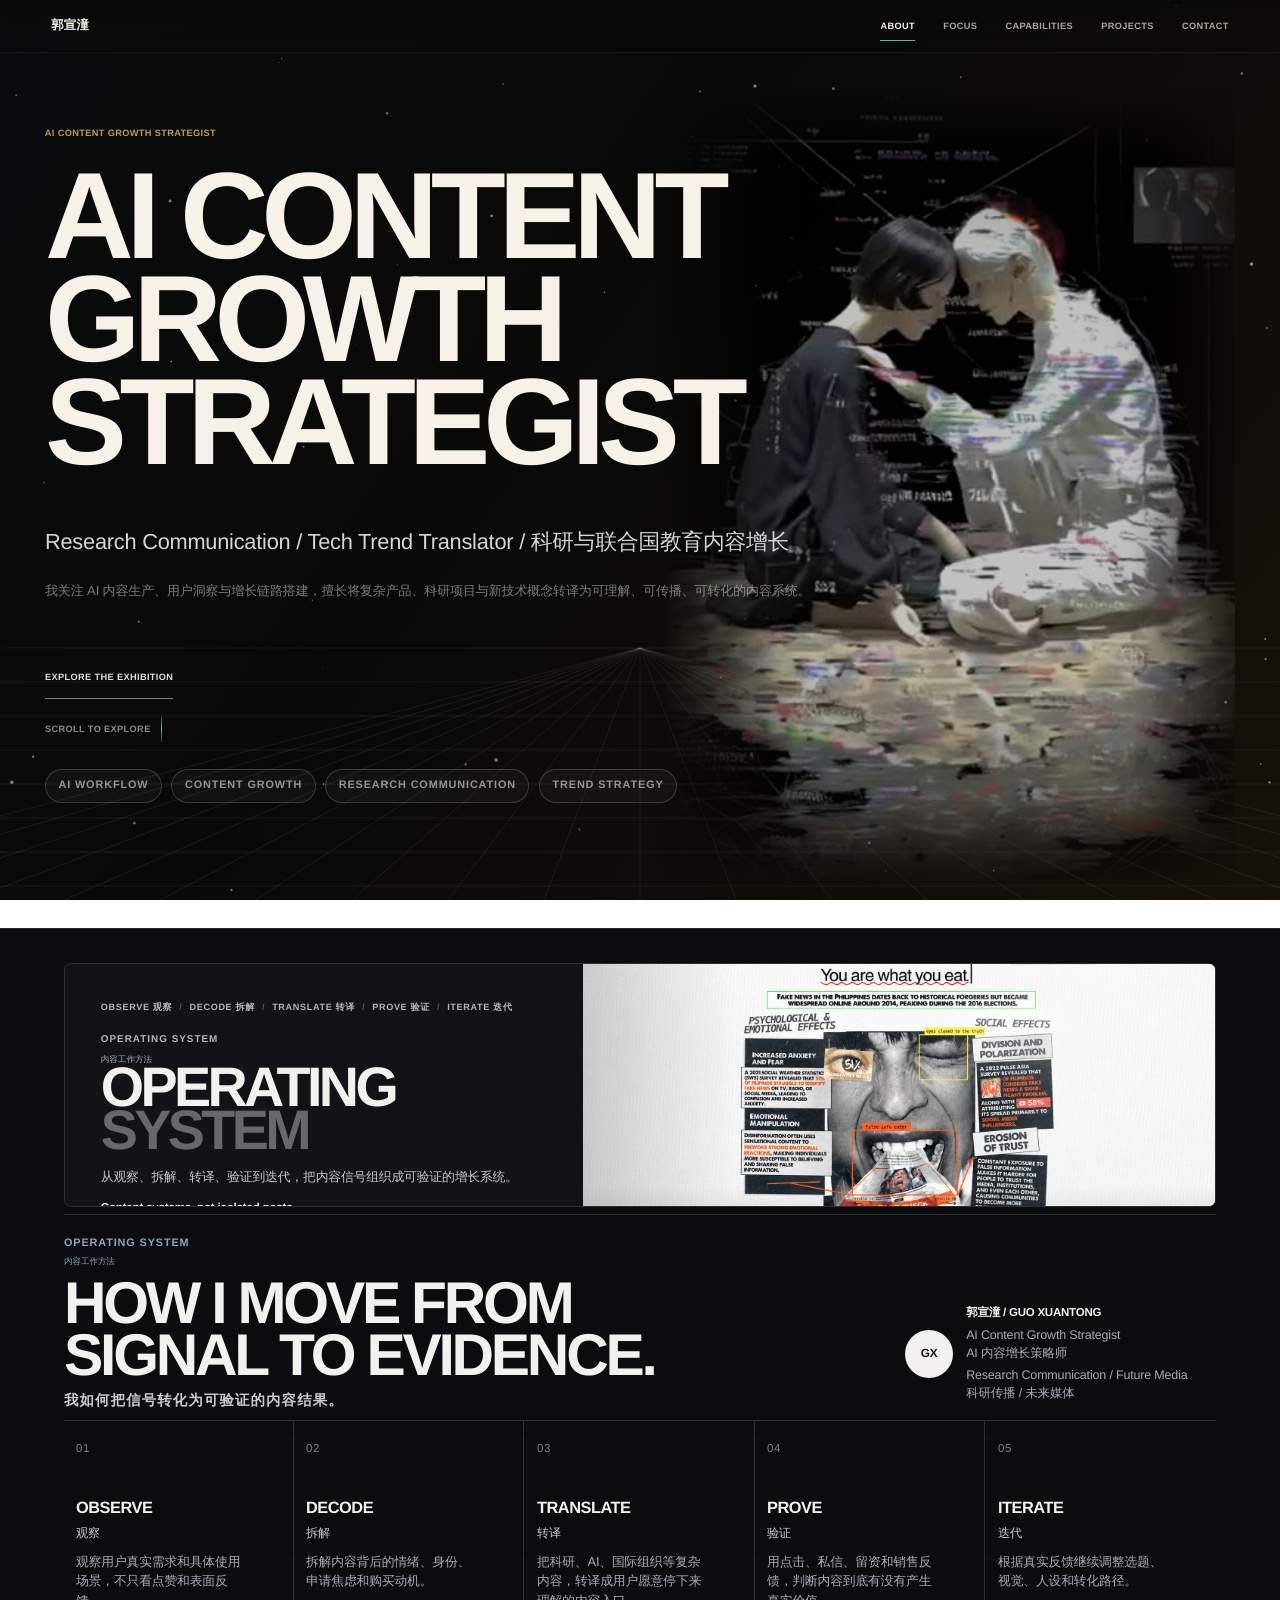
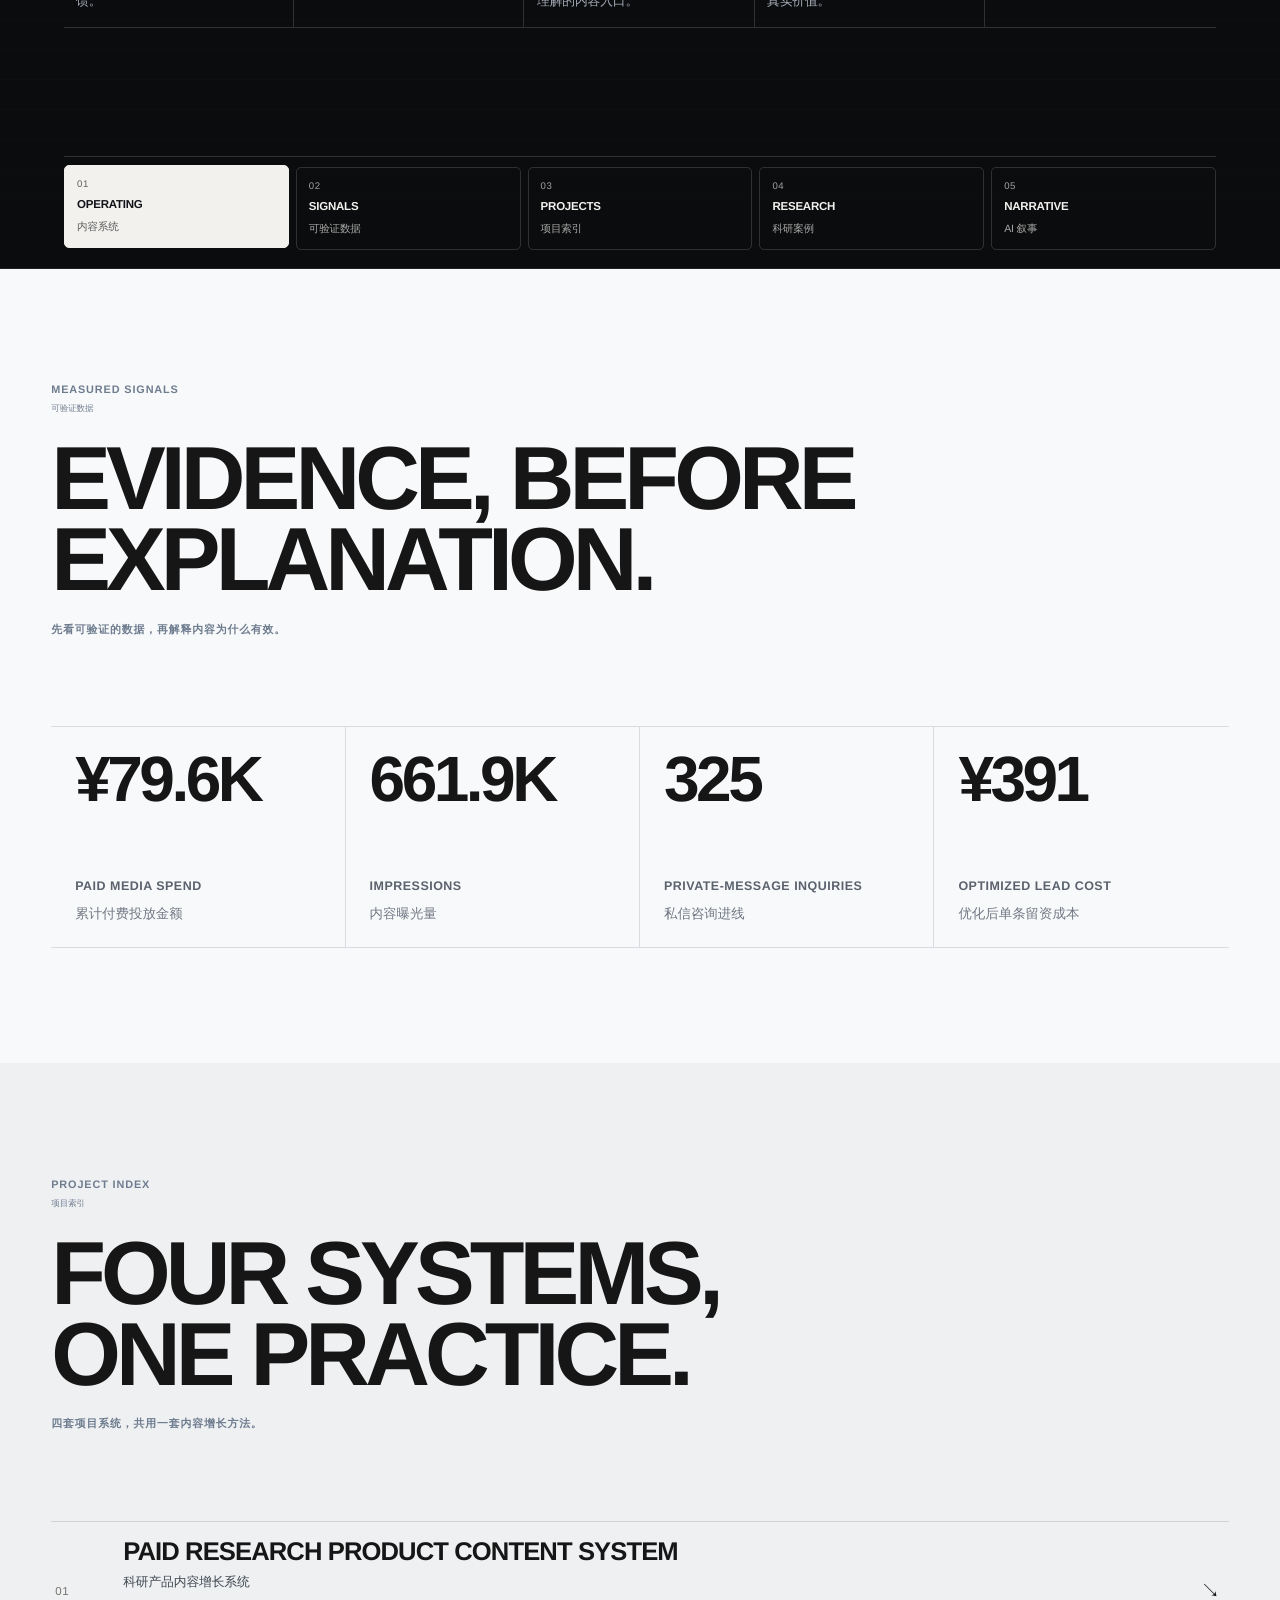
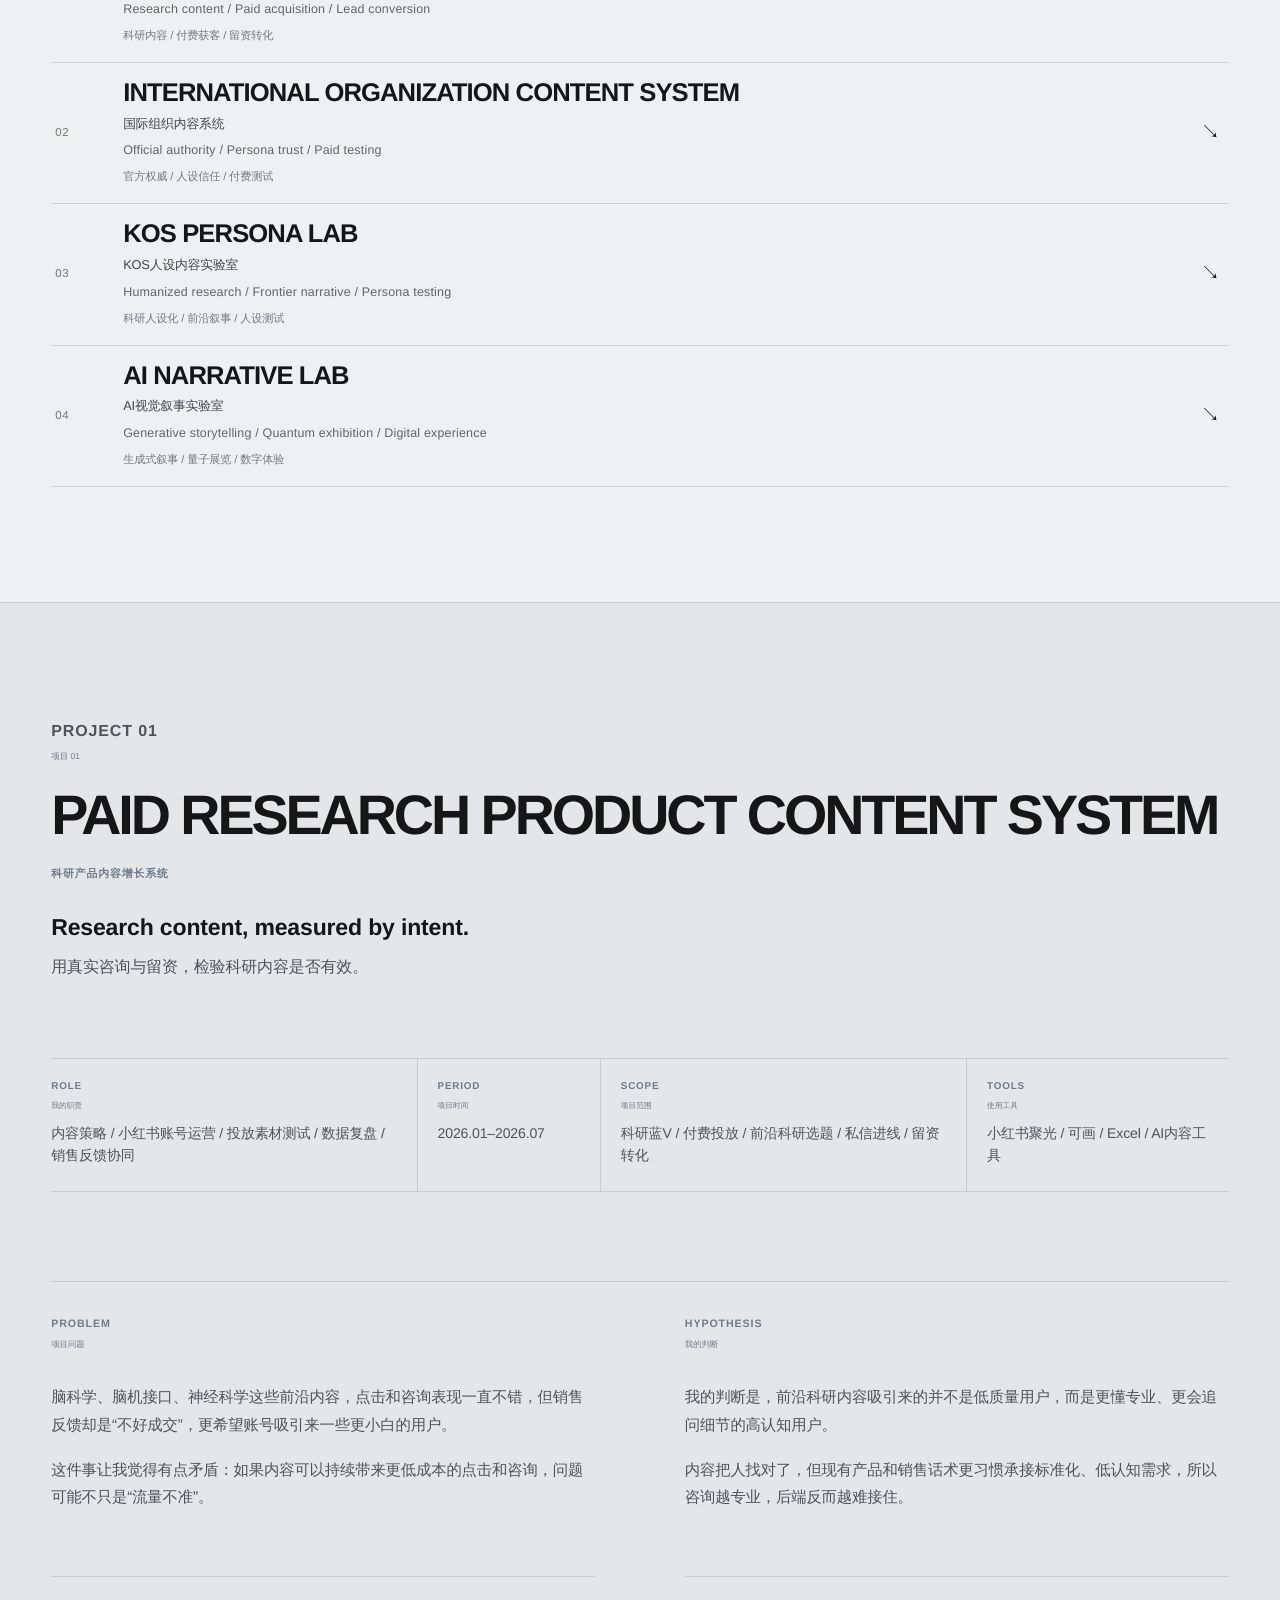
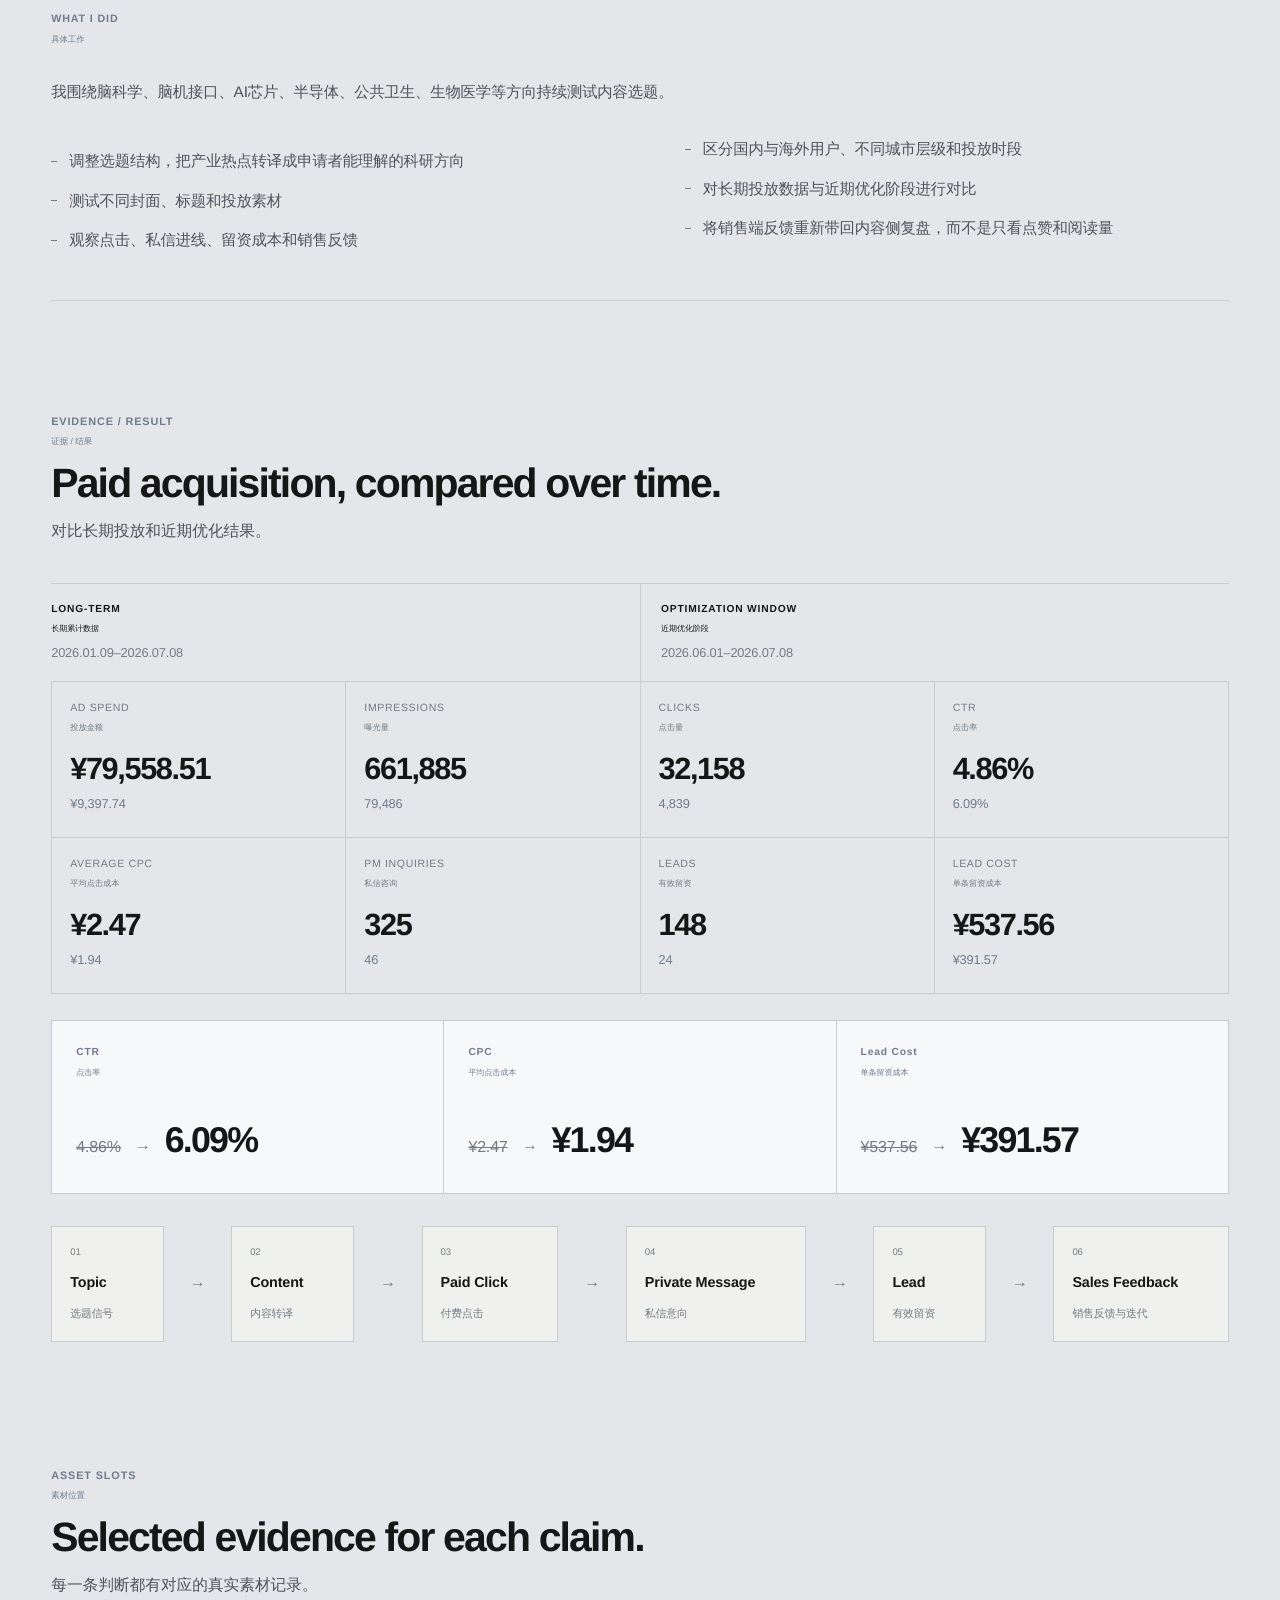
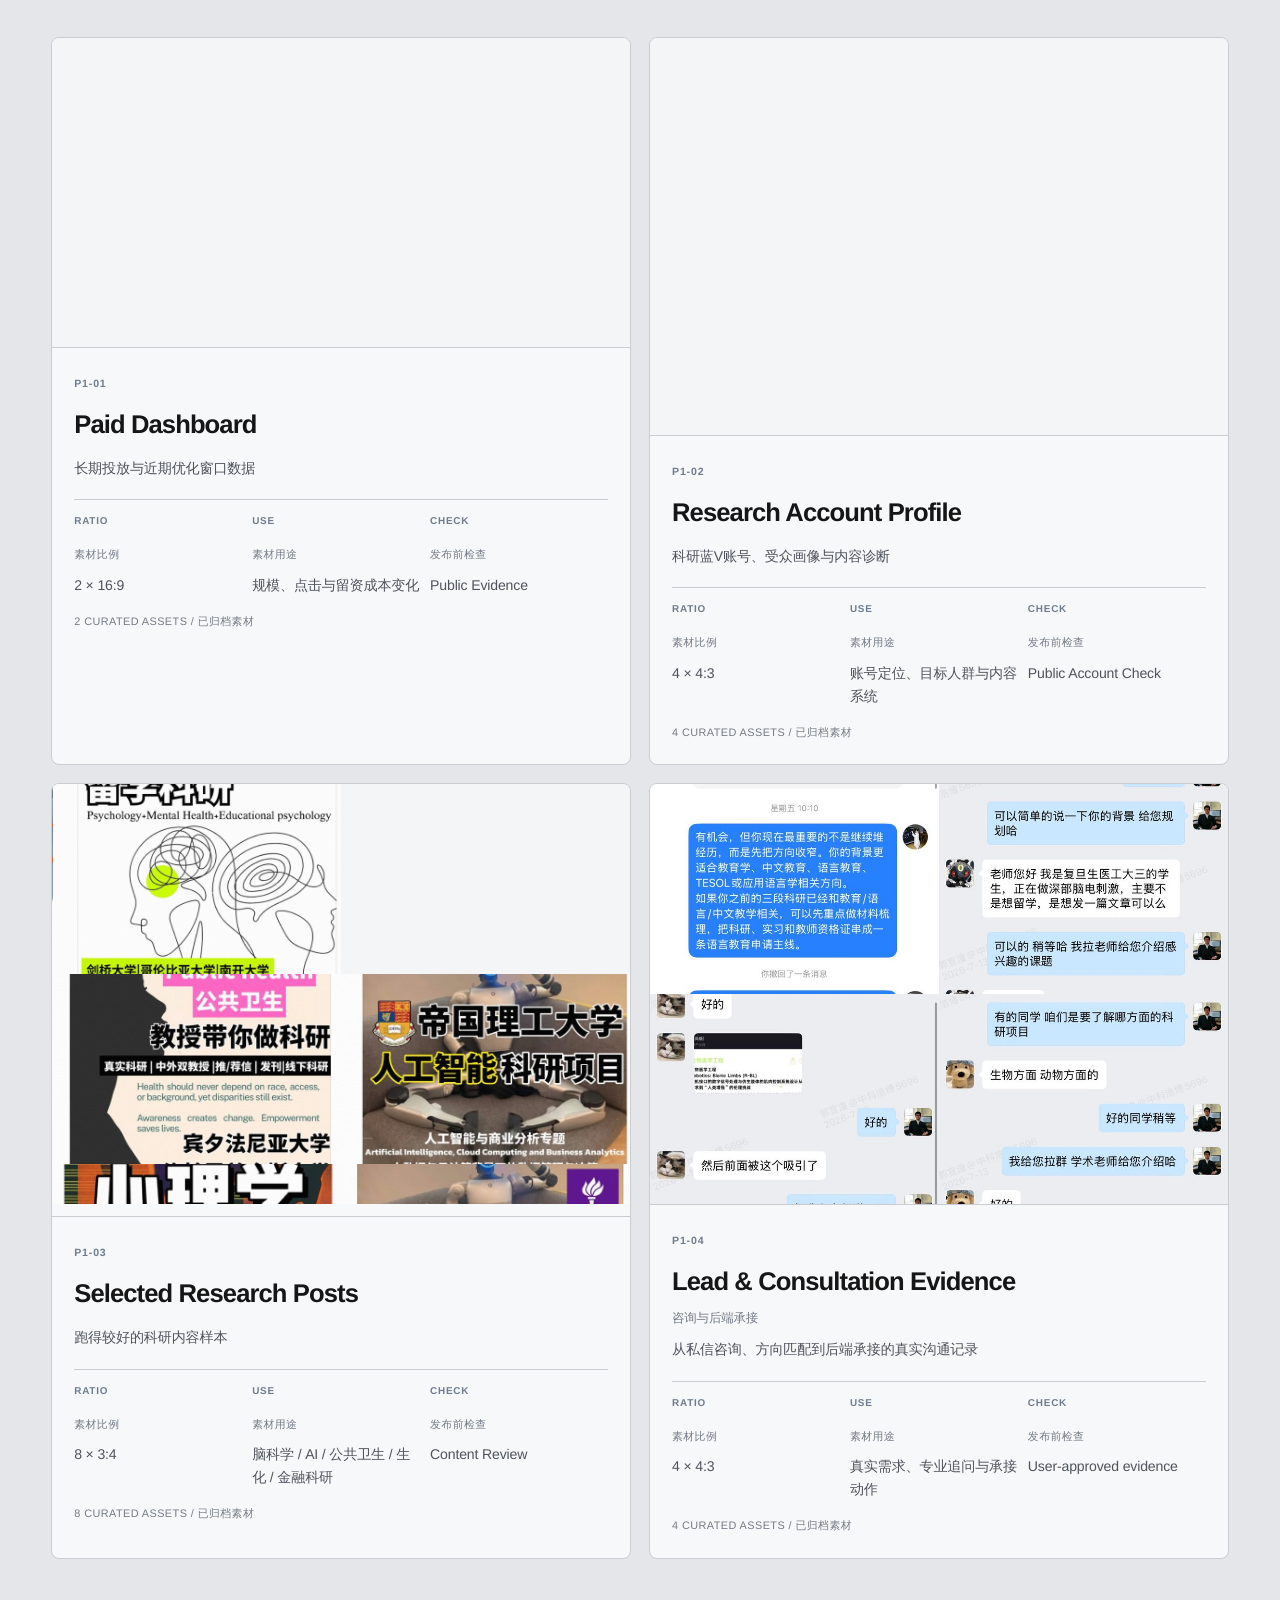
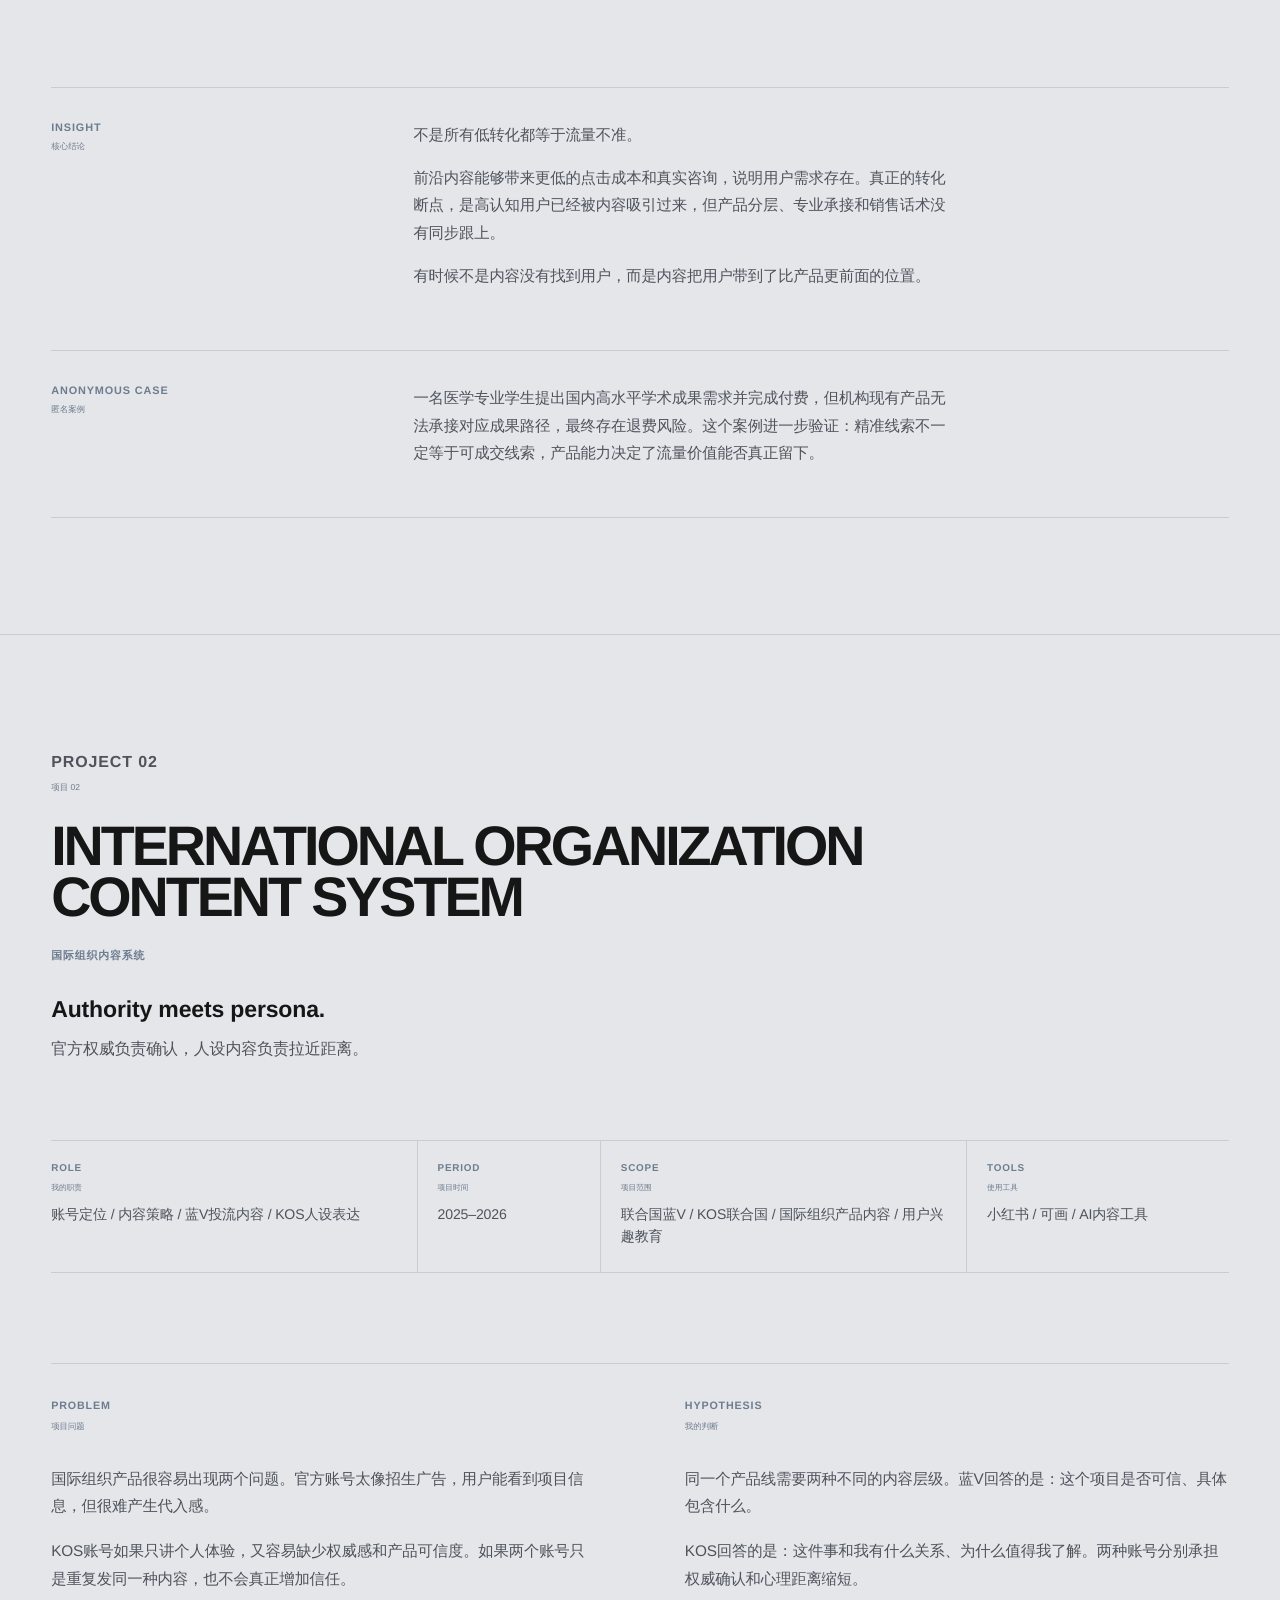
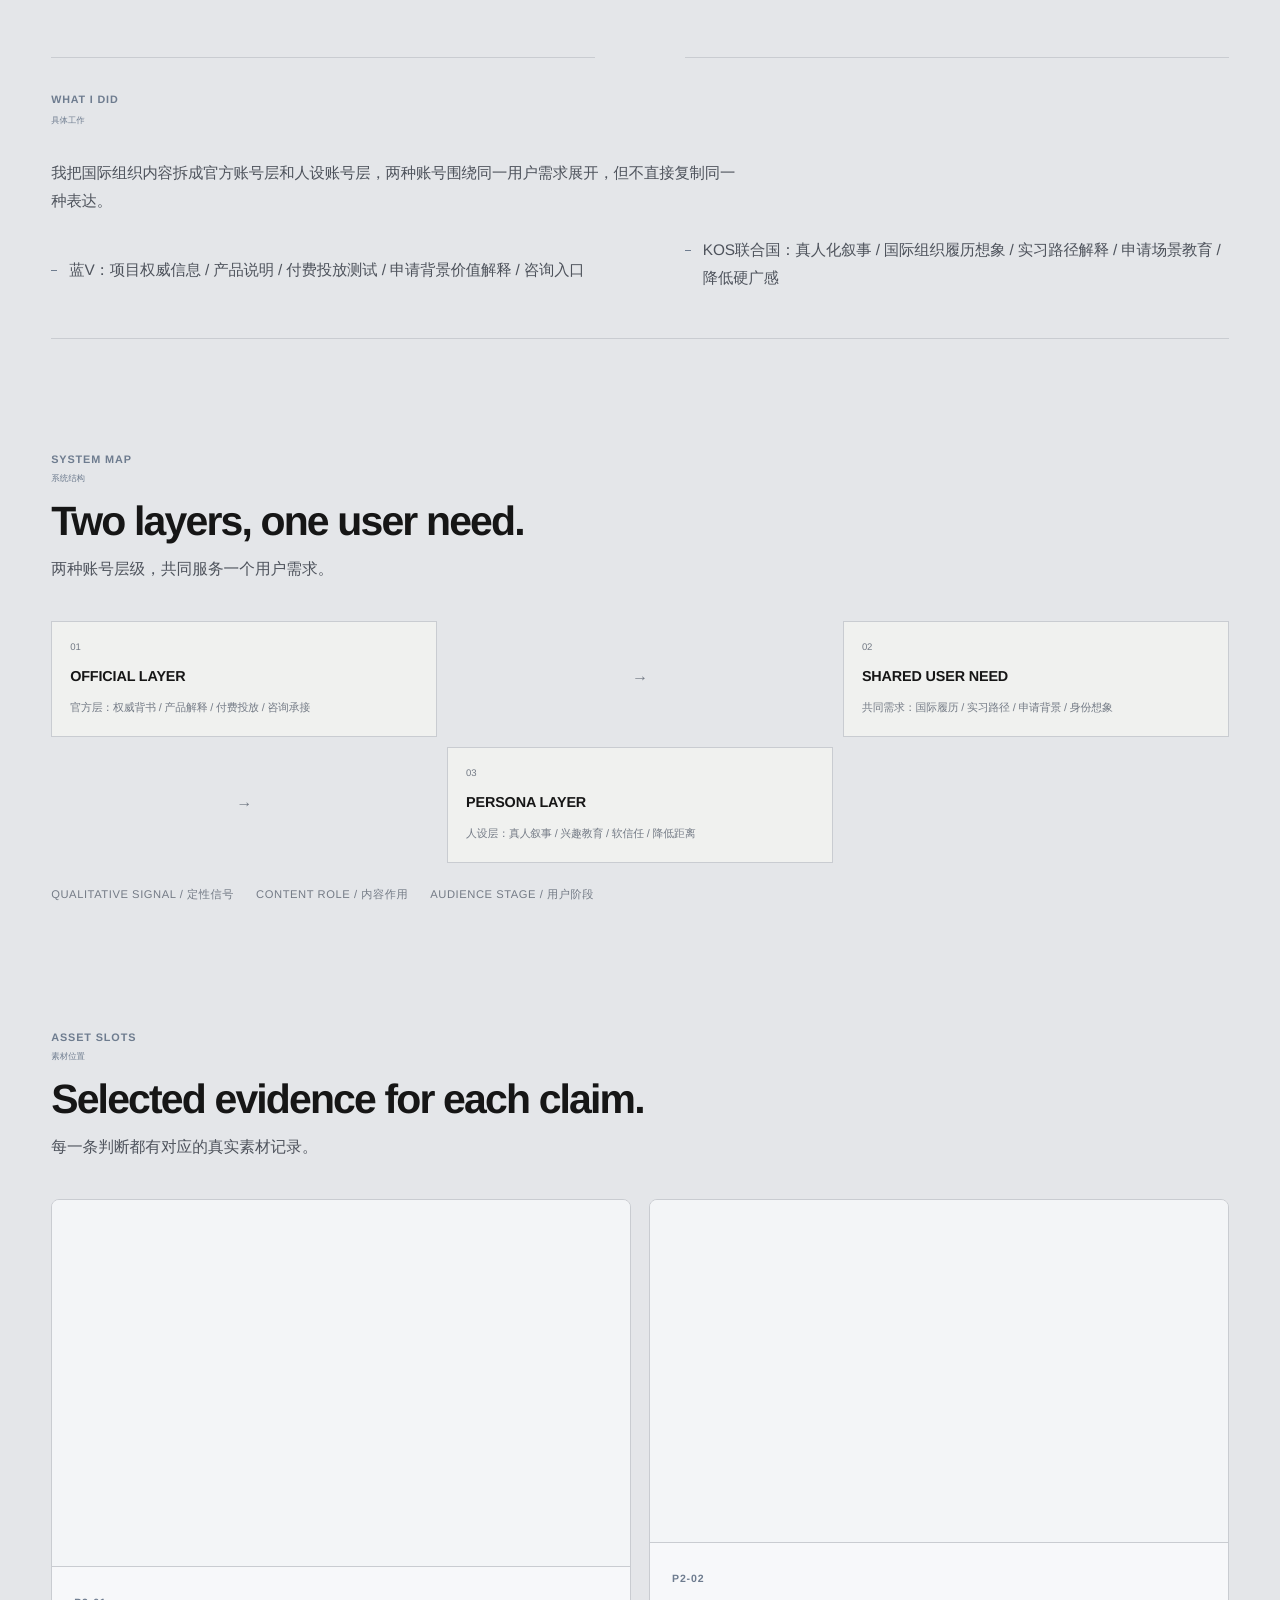
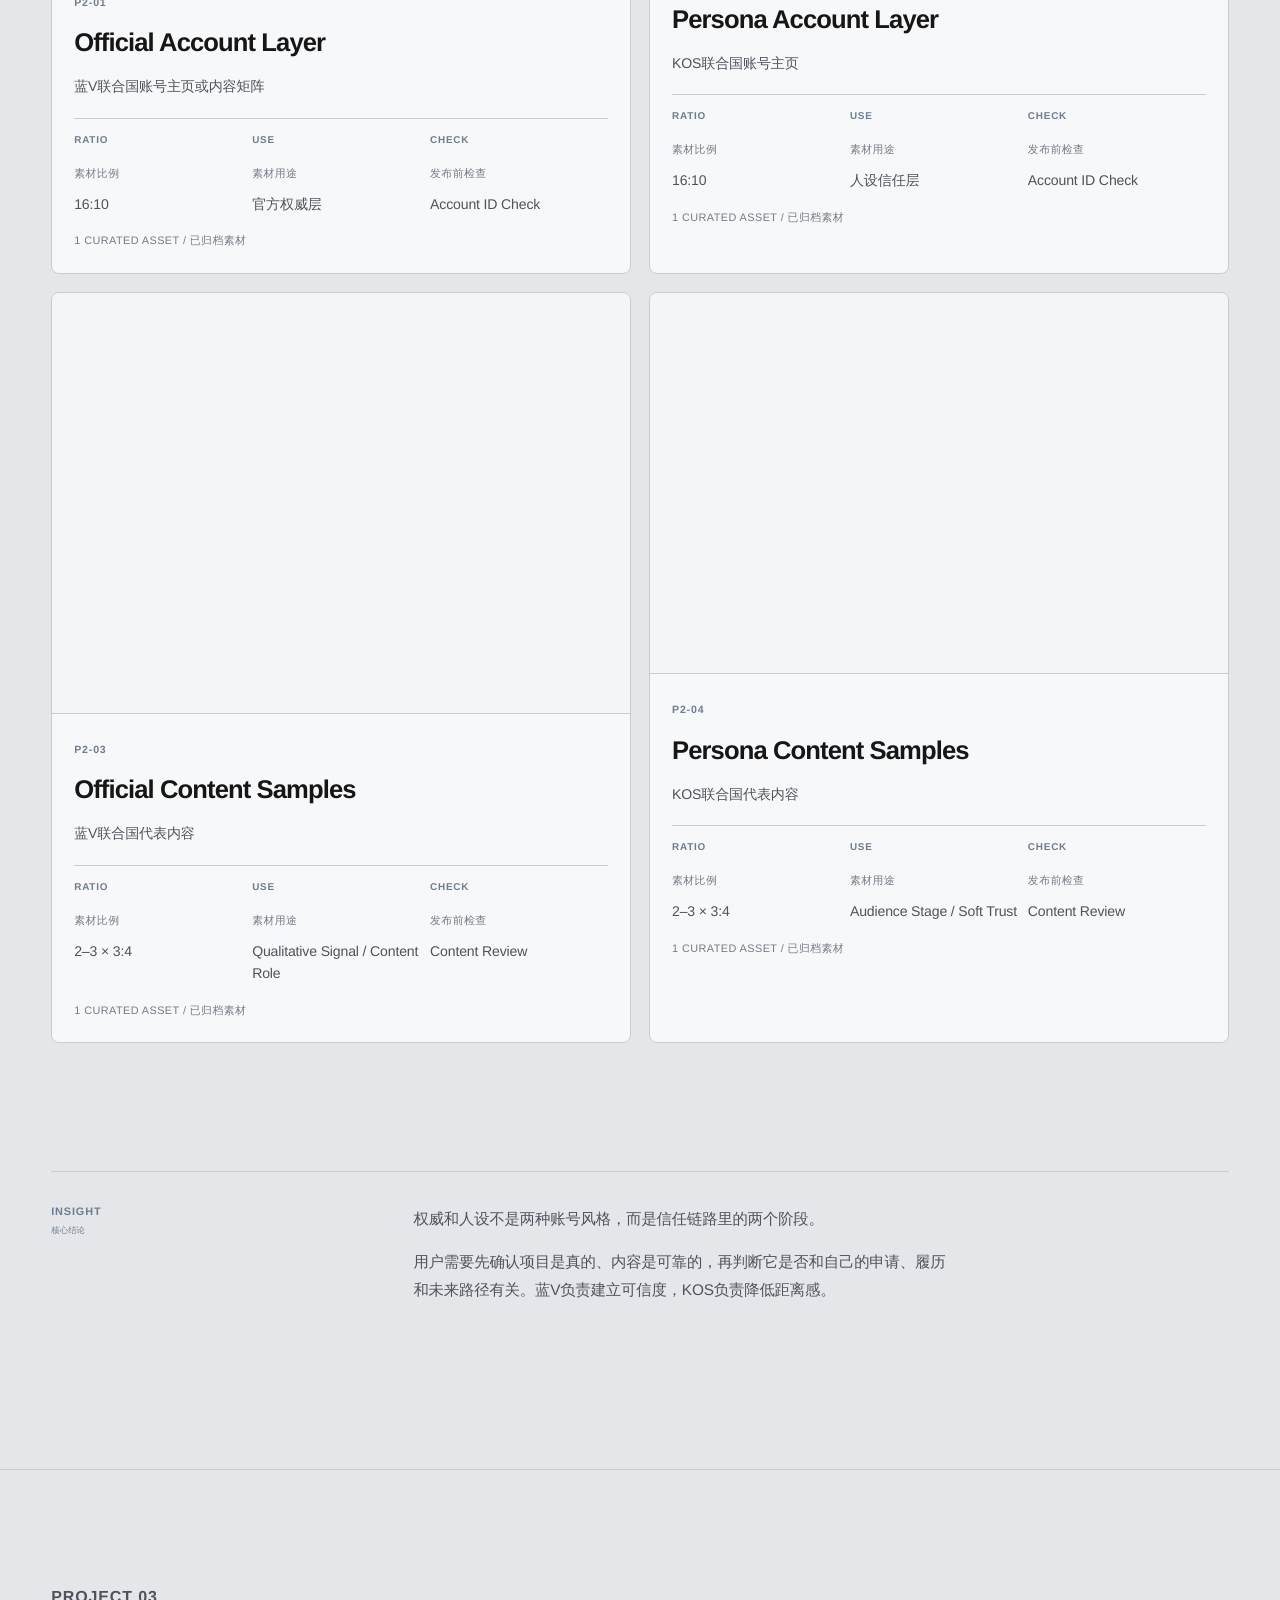
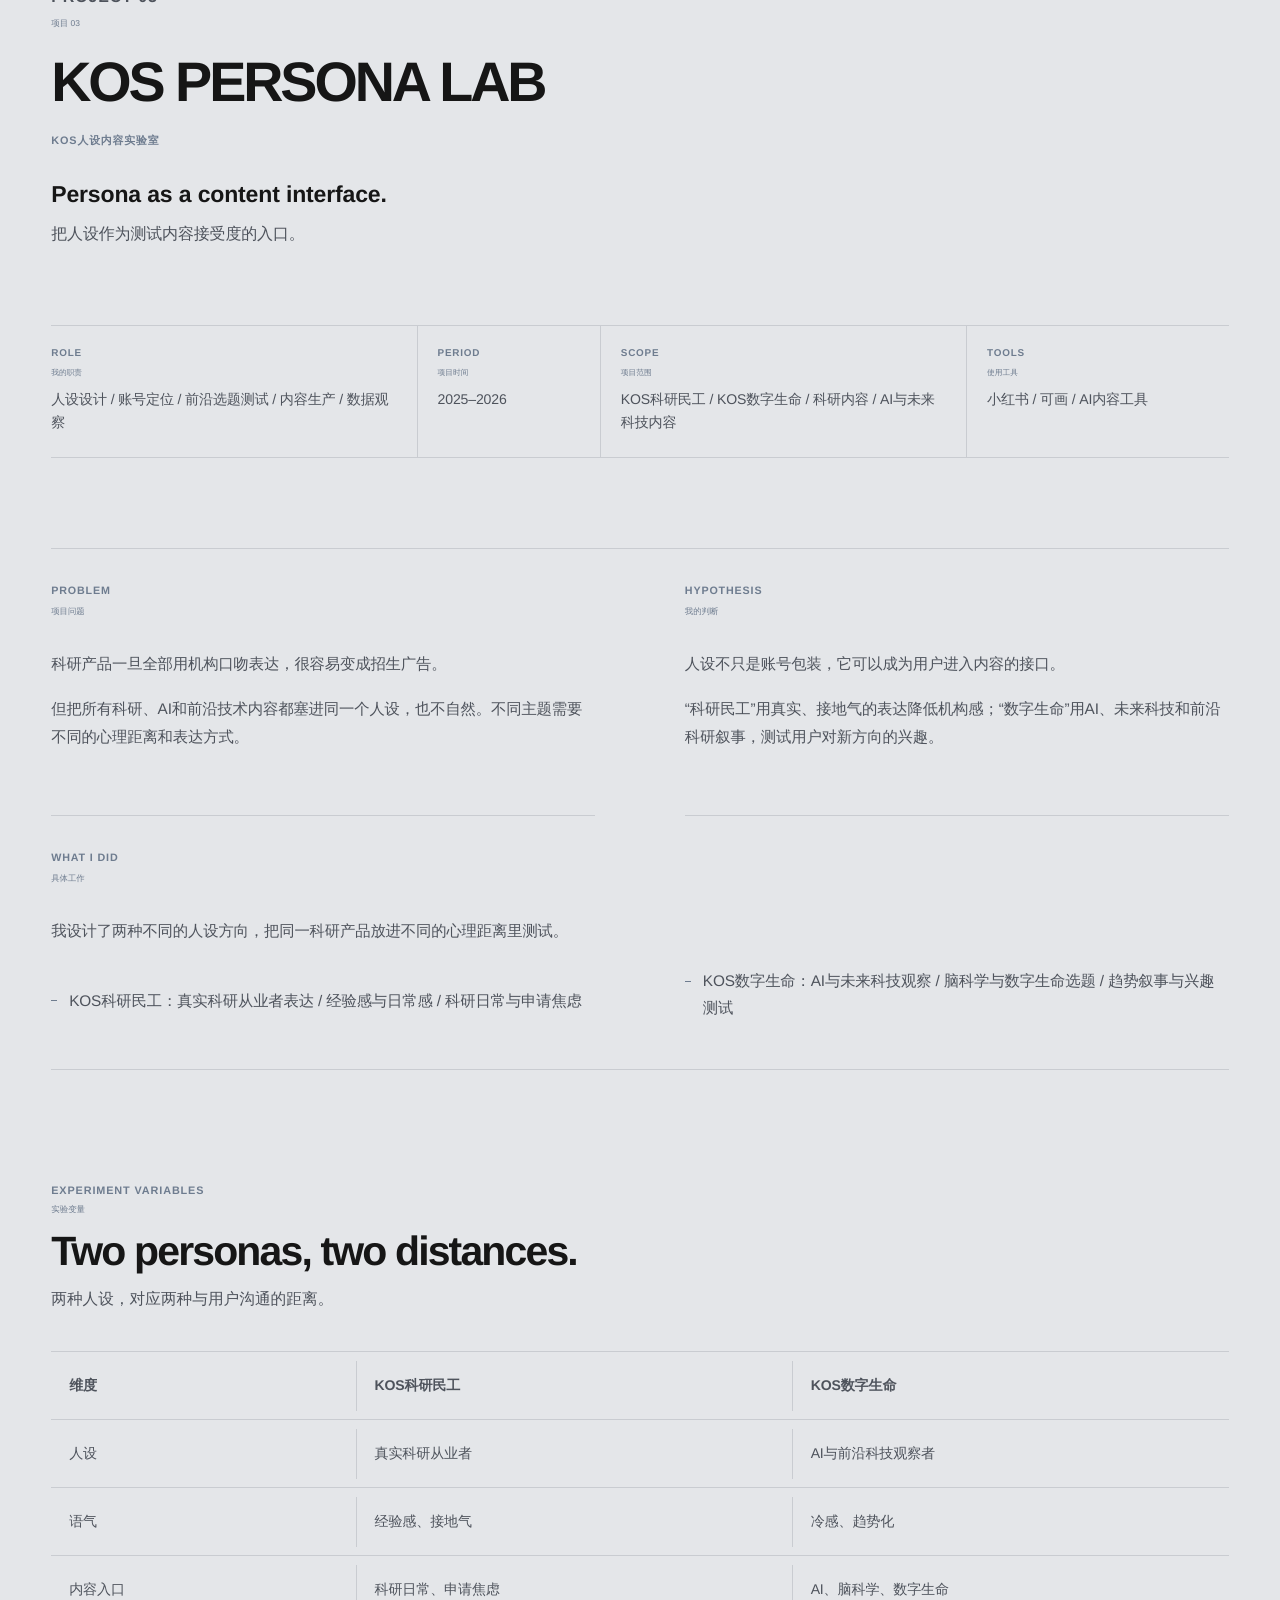
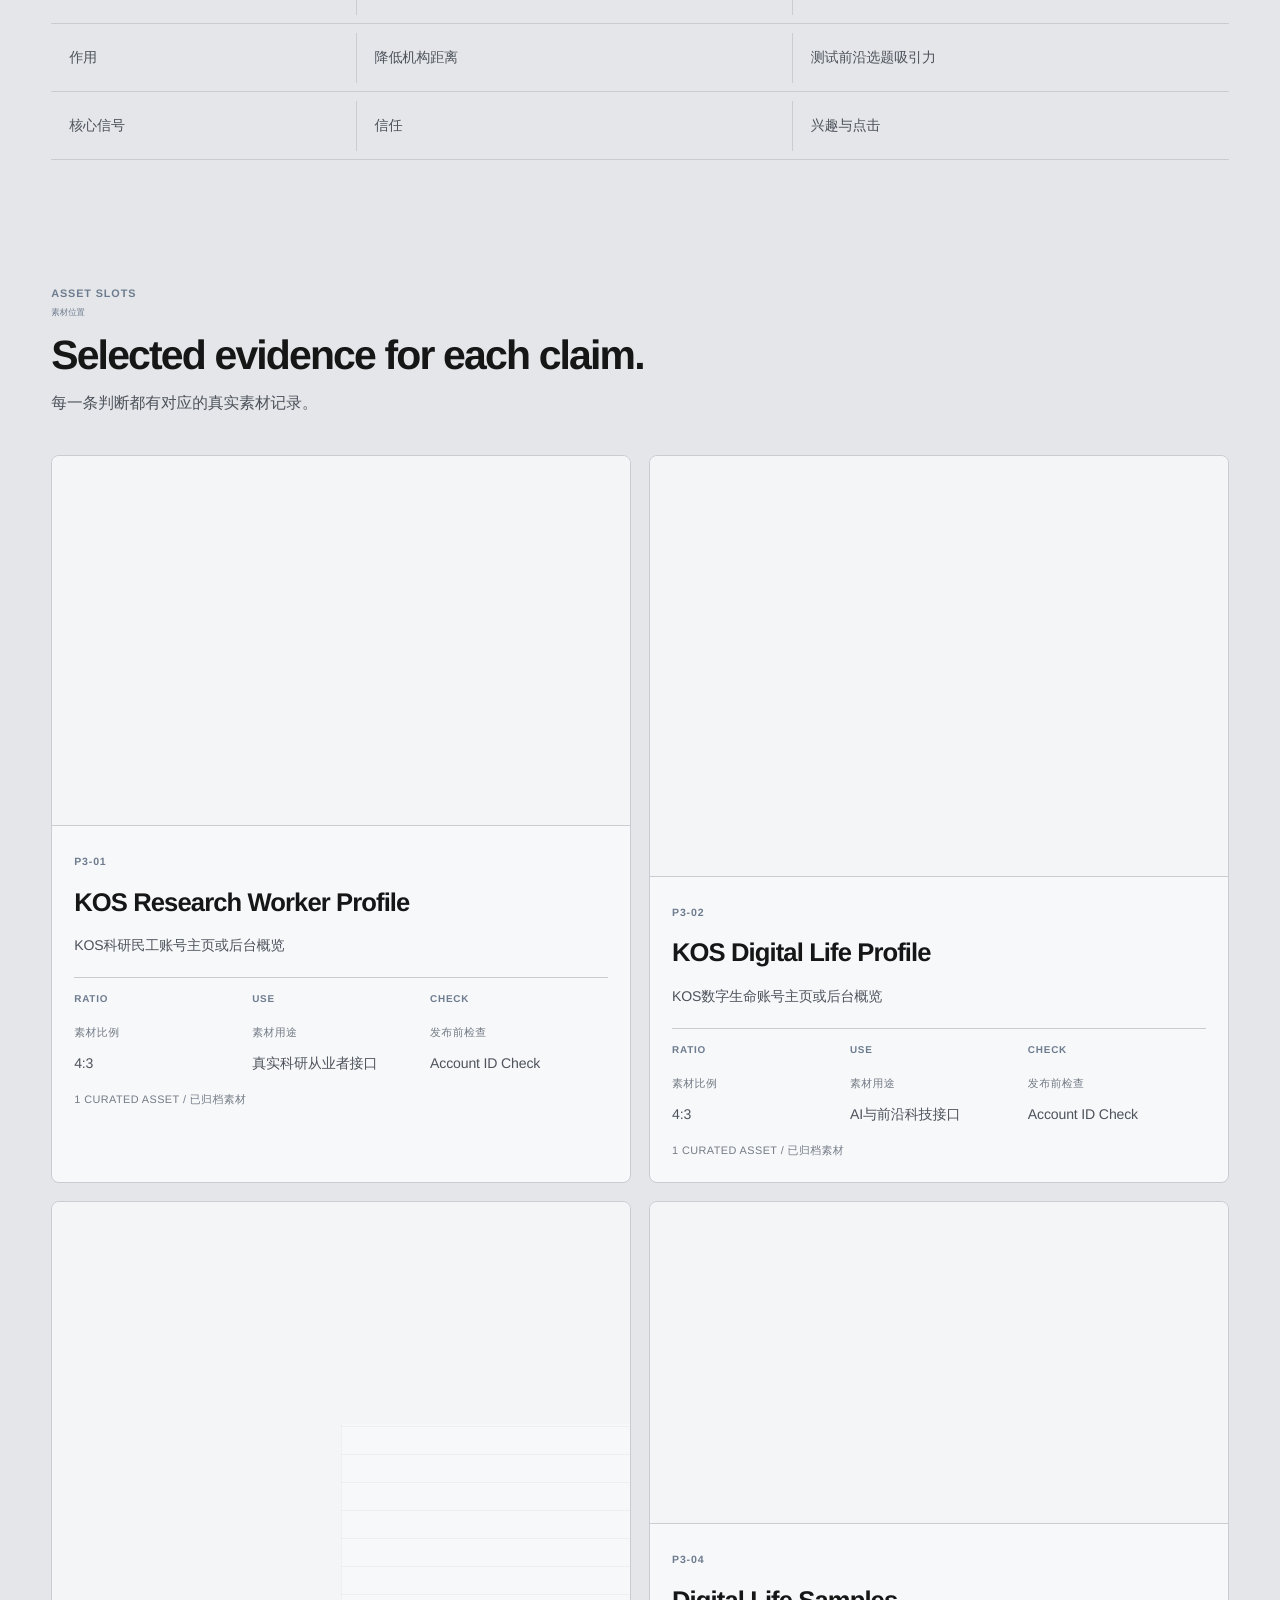
==== commit d6db20d2: "Review fixes: garbled text, video posters + light loading bg, ~55MB media diet, editor hardening, ol" ====
--- a/index.html
+++ b/index.html
@@ -6,10 +6,18 @@
     <link rel="icon" href="data:image/svg+xml,%3Csvg xmlns='http://www.w3.org/2000/svg' viewBox='0 0 64 64'%3E%3Crect width='64' height='64' rx='16' fill='%230f1115'/%3E%3Ctext x='32' y='40' text-anchor='middle' font-family='Arial,sans-serif' font-size='22' font-weight='700' fill='white'%3EGX%3C/text%3E%3C/svg%3E">
     <title>郭宣潼 | AI Content Growth Strategist</title>
     <meta name="description" content="郭宣潼的内容增长与AI创意案例，聚焦科研传播、国际组织项目、未来媒体与数字叙事。">
-    <link rel="stylesheet" href="styles.css?v=20260720-hr-clean-2">
-  <link rel="stylesheet" href="src/components/PortfolioArchive.css?v=20260721-mobile-stable-1">
-    <link rel="stylesheet" href="src/styles/portfolio-motion.css">
-    <link rel="stylesheet" href="src/styles/fashion-typography.css?v=20260709-1">
+    <meta property="og:type" content="website">
+    <meta property="og:title" content="郭宣潼 | AI Content Growth Strategist">
+    <meta property="og:description" content="内容增长与AI创意案例：科研传播、国际组织项目、未来媒体与数字叙事。">
+    <meta property="og:url" content="https://4422tt.github.io/-/">
+    <meta property="og:image" content="https://4422tt.github.io/-/assets/mobile/og-image.jpg">
+    <meta name="twitter:card" content="summary_large_image">
+    <meta name="twitter:image" content="https://4422tt.github.io/-/assets/mobile/og-image.jpg">
+    <noscript><style>.hero { background: #101010; } #exhibition-canvas { display: none; }</style></noscript>
+    <link rel="stylesheet" href="styles.css?v=20260726-review-1">
+  <link rel="stylesheet" href="src/components/PortfolioArchive.css?v=20260726-review-1">
+    <link rel="stylesheet" href="src/styles/portfolio-motion.css?v=20260726-review-1">
+    <link rel="stylesheet" href="src/styles/fashion-typography.css?v=20260726-review-1">
   </head>
   <body>
     <svg class="svg-filters" aria-hidden="true" focusable="false">
@@ -65,7 +73,7 @@
           </a>
         </div>
         <div class="hero-art hero-video-art" aria-hidden="true">
-          <video class="hero-feature-video" autoplay muted loop playsinline preload="auto">
+          <video class="hero-feature-video" autoplay muted loop playsinline preload="metadata" poster="assets/mobile/hero-video-poster.jpg">
             <source src="pinterest-15551561210544949.mp4" type="video/mp4">
           </video>
           <span class="hero-video-vignette"></span>
@@ -493,7 +501,7 @@
             </div>
           </div>
           <div class="statement-visual" aria-hidden="true" data-reveal="media" data-parallax-card>
-            <img src="assets/statement-feed-poster.png" alt="">
+            <picture><source media="(max-width: 760px)" srcset="assets/mobile/statement-feed-poster.jpg"><img src="assets/statement-feed-poster.png" alt="" loading="lazy" decoding="async"></picture>
           </div>
         </div>
       </section>
@@ -536,15 +544,18 @@
       </div>
     </div>
 
-<script src="components/PortfolioArchive.data.js?v=20260714-ai-video-dual-2"></script>
-<script src="components/PortfolioArchive.js?v=20260721-mobile-stable-1"></script>
-  <script src="script.js?v=20260720-public-clean-1"></script>
+<script src="components/PortfolioArchive.data.js?v=20260726-review-1"></script>
+<script src="components/PortfolioArchive.js?v=20260726-review-1"></script>
+  <script src="script.js?v=20260726-review-1"></script>
     <script>
       window.addEventListener("load", () => {
         if (!window.location.hash) return;
+        let hashTarget = null;
+        try { hashTarget = document.getElementById(decodeURIComponent(window.location.hash.slice(1))); } catch { hashTarget = null; }
+        if (!hashTarget) return;
         [120, 520, 1100].forEach((delay) => {
           window.setTimeout(() => {
-            document.querySelector(window.location.hash)?.scrollIntoView({ block: "start" });
+            hashTarget.scrollIntoView({ block: "start" });
           }, delay);
         });
       });
--- a/styles.css
+++ b/styles.css
@@ -150,6 +150,7 @@
 
 .hero {
   position: relative;
+  min-height: 100vh;
   min-height: 100svh;
   display: grid;
   align-items: end;
@@ -543,6 +544,7 @@
 
 .manifesto {
   isolation: isolate;
+  min-height: 92vh;
   min-height: 92svh;
   display: grid;
   align-content: center;
@@ -693,6 +695,7 @@
 .about-portfolio-section {
   width: 100%;
   margin: 0;
+  min-height: 100vh;
   min-height: 100svh;
   padding: clamp(5rem, 8vw, 8rem) clamp(1rem, 4vw, 4rem);
   border-top: 0;
@@ -1450,6 +1453,7 @@
 }
 
 .impact-section {
+  min-height: 70vh;
   min-height: 70svh;
   display: grid;
   align-content: center;
@@ -1767,6 +1771,7 @@
 .insights-section {
   isolation: isolate;
   overflow: hidden;
+  min-height: 88vh;
   min-height: 88svh;
   display: grid;
   align-content: center;
@@ -2297,7 +2302,7 @@
   z-index: 2;
   inset: 0;
   overflow: hidden;
-  background: #050505;
+  background: #eef0f2;
 }
 
 .media-track {
@@ -2331,7 +2336,7 @@
   place-items: center;
   scroll-snap-align: center;
   scroll-snap-stop: always;
-  background: #050505;
+  background: #eef0f2;
   cursor: pointer;
   outline: 0;
 }
@@ -2390,12 +2395,19 @@
 }
 
 .media-dots button {
+  position: relative;
   width: 0.42rem;
   height: 0.42rem;
   padding: 0;
   border: 0;
   border-radius: 50%;
   background: rgba(247, 241, 231, 0.38);
+}
+
+.media-dots button::before {
+  content: "";
+  position: absolute;
+  inset: -0.55rem;
 }
 
 .media-dots button.is-active {
@@ -2896,13 +2908,16 @@
   background: rgba(5, 5, 4, 0.94);
   opacity: 0;
   pointer-events: none;
+  visibility: hidden;
   transform: scale(1.02);
-  transition: opacity 220ms ease, transform 220ms ease;
+  transition: opacity 220ms ease, transform 220ms ease, visibility 0s linear 220ms;
 }
 
 .project-overlay.is-open {
   opacity: 1;
   pointer-events: auto;
+  visibility: visible;
+  transition: opacity 220ms ease, transform 220ms ease;
   transform: scale(1);
 }
 
@@ -3042,6 +3057,7 @@
 .project-dialog,
 .annotation-dialog {
   width: min(680px, calc(100% - 2rem));
+  max-height: calc(100vh - 2rem);
   max-height: calc(100svh - 2rem);
   padding: 0;
   border: 1px solid var(--line);
@@ -3365,6 +3381,7 @@
   }
 
   .hero {
+    min-height: 94vh;
     min-height: 94svh;
   }
 
@@ -3504,7 +3521,10 @@
   *::after {
     scroll-behavior: auto !important;
     transition-duration: 0.01ms !important;
+    transition-delay: 0s !important;
     animation-duration: 0.01ms !important;
+    animation-delay: 0s !important;
+    animation-iteration-count: 1 !important;
   }
 }
 
@@ -3635,6 +3655,7 @@
 
 .hero {
   width: min(1360px, calc(100% - clamp(2rem, 7vw, 7rem)));
+  min-height: 100vh;
   min-height: 100svh;
   padding-top: clamp(8rem, 14vh, 12rem);
   padding-bottom: clamp(5rem, 8vh, 7rem);
@@ -4560,6 +4581,7 @@
   }
 
   .hero {
+    min-height: 96vh;
     min-height: 96svh;
   }
 
@@ -5080,6 +5102,7 @@
 
 /* Scroll-driven opening scene. JS feeds the variables; CSS keeps the existing hero structure intact. */
 html.is-cinematic-scroll .hero {
+  min-height: 100vh;
   min-height: 100svh;
   --hero-title-shift: 0px;
   --hero-title-scale: 1;
@@ -5304,7 +5327,9 @@
   z-index: 0;
   top: 0;
   width: calc(100% + clamp(2.5rem, 10vw, 10rem));
+  height: 100vh;
   height: 100svh;
+  margin: calc(clamp(8rem, 12vw, 13rem) * -1) calc(clamp(1.25rem, 5vw, 5rem) * -1) -100vh;
   margin: calc(clamp(8rem, 12vw, 13rem) * -1) calc(clamp(1.25rem, 5vw, 5rem) * -1) -100svh;
   overflow: hidden;
   pointer-events: none;
--- a/src/components/PortfolioArchive.css
+++ b/src/components/PortfolioArchive.css
@@ -52,6 +52,7 @@
 
 .archive-operating {
   scroll-margin-top: 72px;
+  min-height: 100vh;
   min-height: 100svh;
   padding-block: 0;
   overflow: hidden;
@@ -62,6 +63,7 @@
 .archive-operating-stage {
   position: relative;
   display: grid;
+  min-height: 100vh;
   min-height: 100svh;
   padding-block: clamp(78px, 8vw, 126px);
   align-items: center;
@@ -1862,7 +1864,7 @@
   grid-template-rows: minmax(0, 1fr);
   min-height: 0;
   overflow: hidden;
-  background: #0b0d12;
+  background: #dfe3e7;
 }
 
 .narrative-video-frame {
@@ -1870,11 +1872,11 @@
   min-height: 0;
   margin: 0;
   overflow: hidden;
-  background: #0b0d12;
+  background: #dfe3e7;
 }
 
 .narrative-video-frame + .narrative-video-frame {
-  border-left: 1px solid rgba(245, 246, 243, 0.42);
+  border-left: 1px solid rgba(15, 17, 20, 0.18);
 }
 
 .narrative-video-frame video {
@@ -1883,7 +1885,7 @@
   height: 100%;
   min-height: 0;
   object-fit: cover;
-  background: #08090b;
+  background: #dfe3e7;
 }
 
 .narrative-video-frame figcaption {
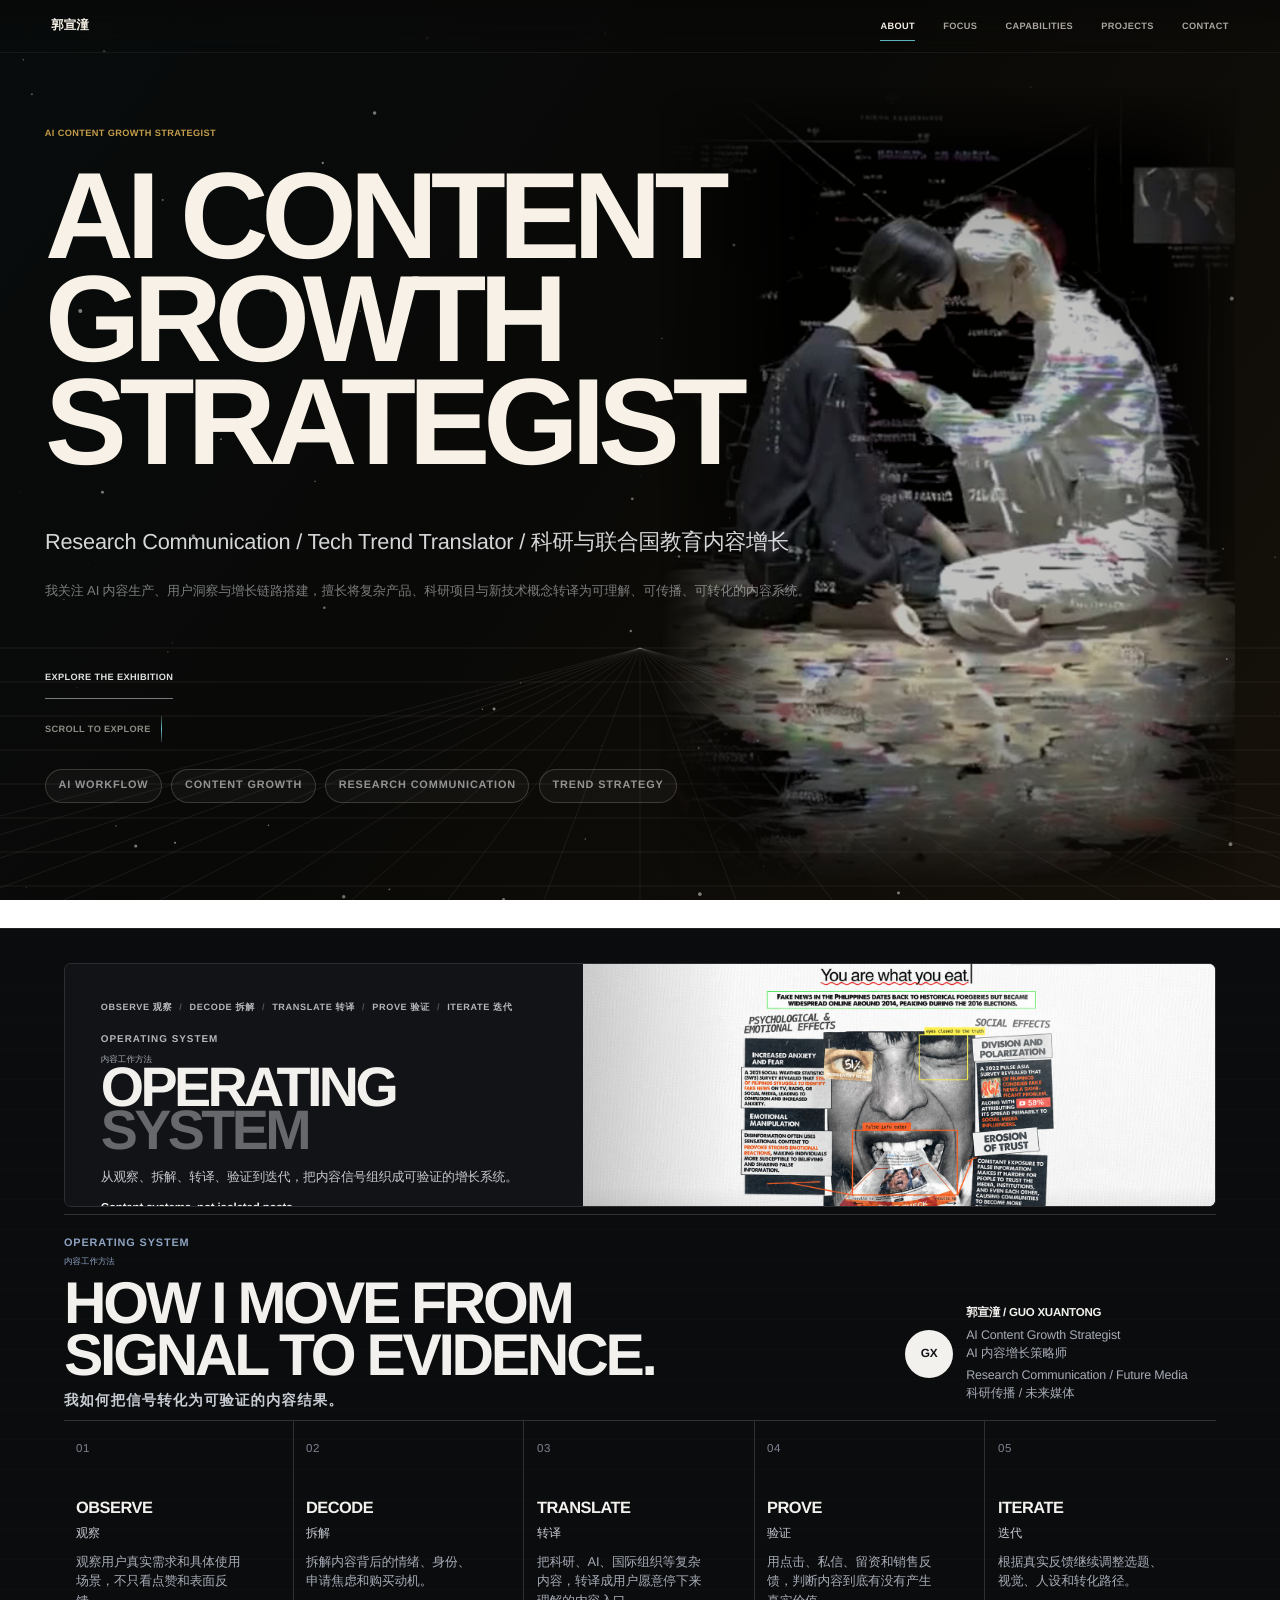
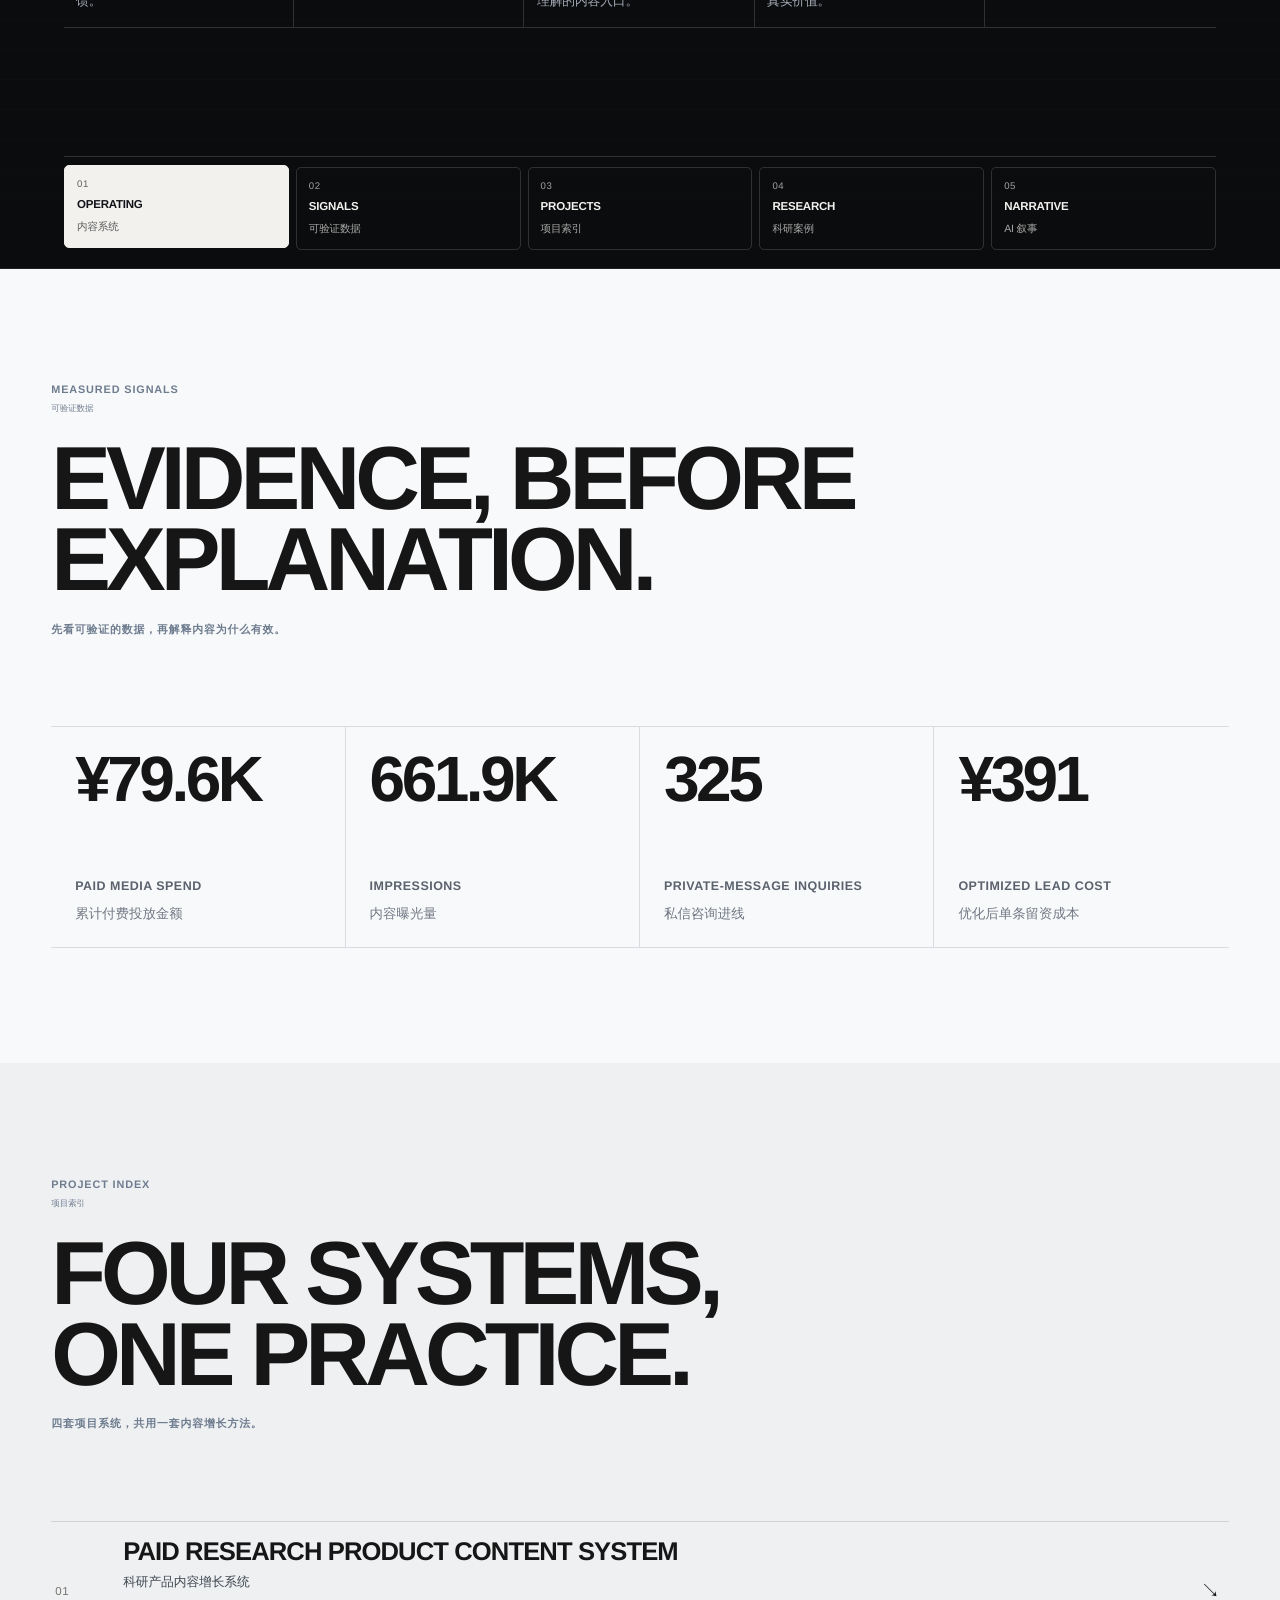
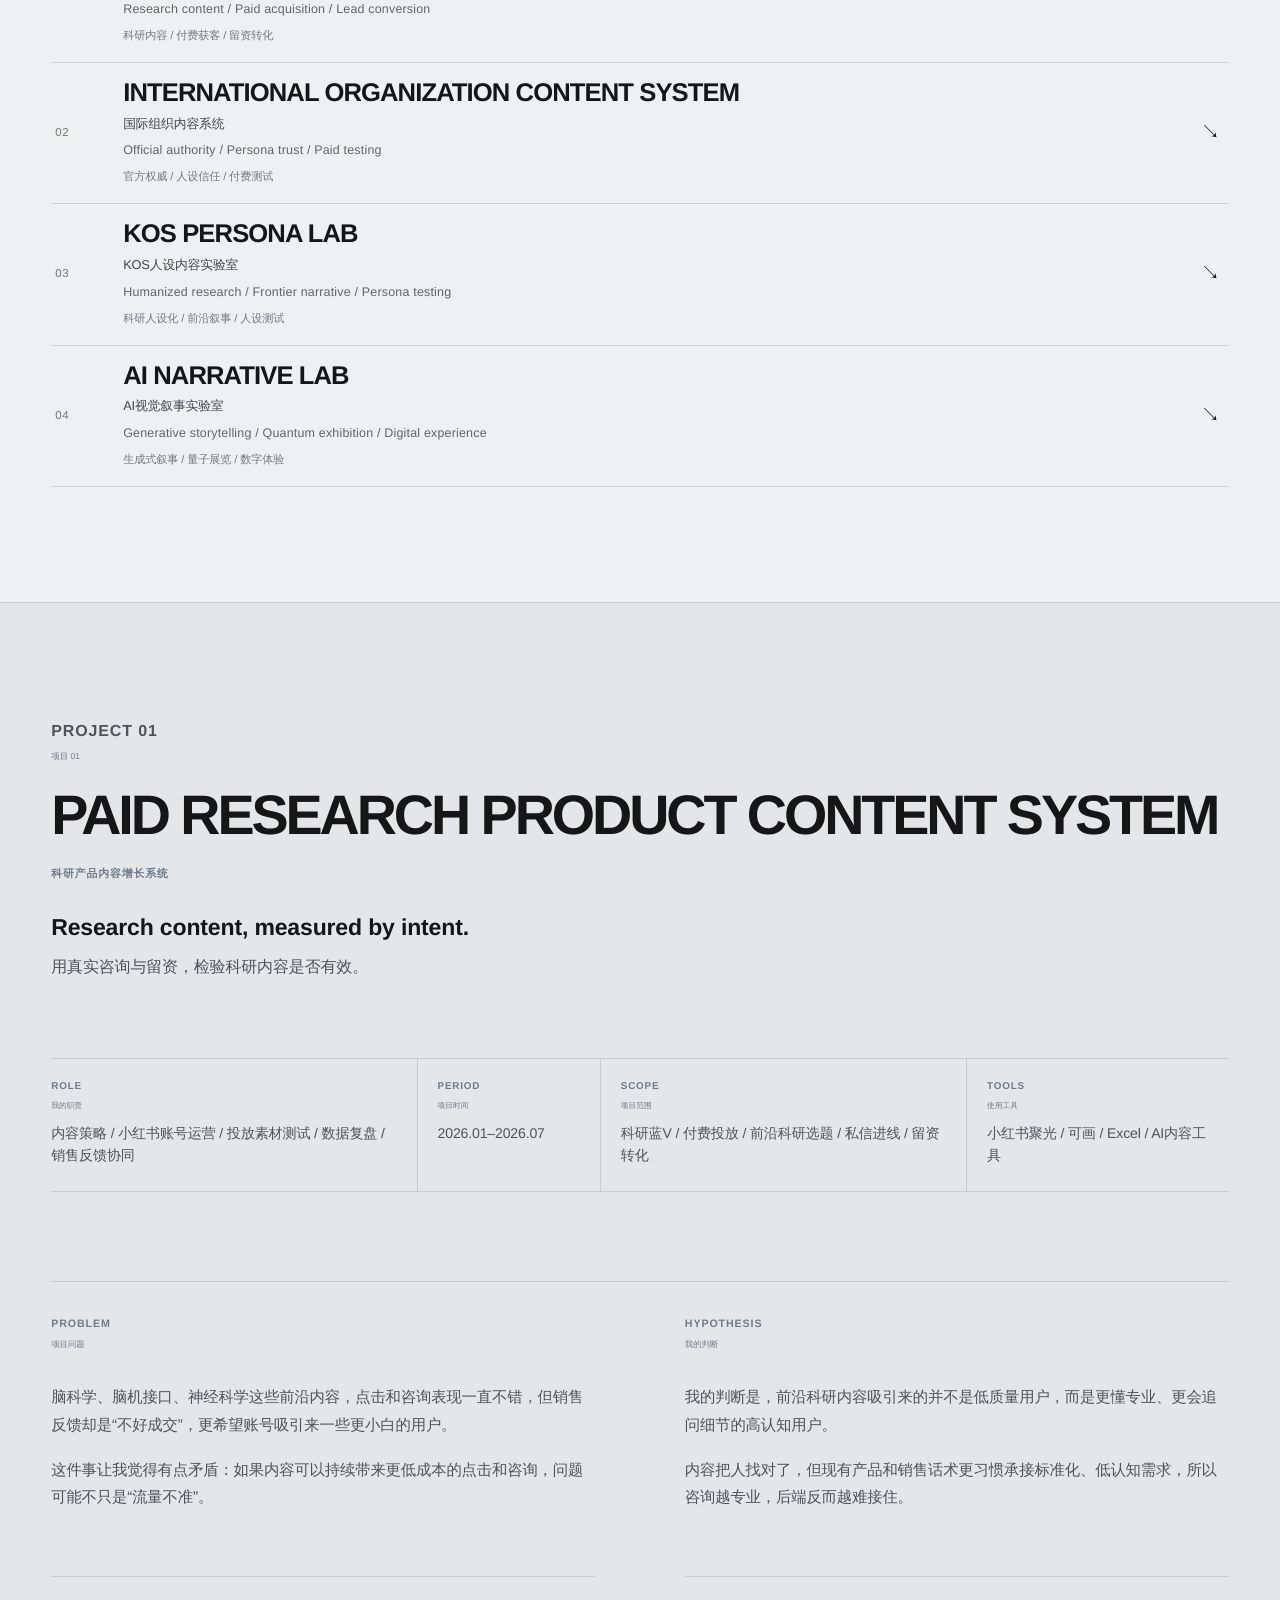
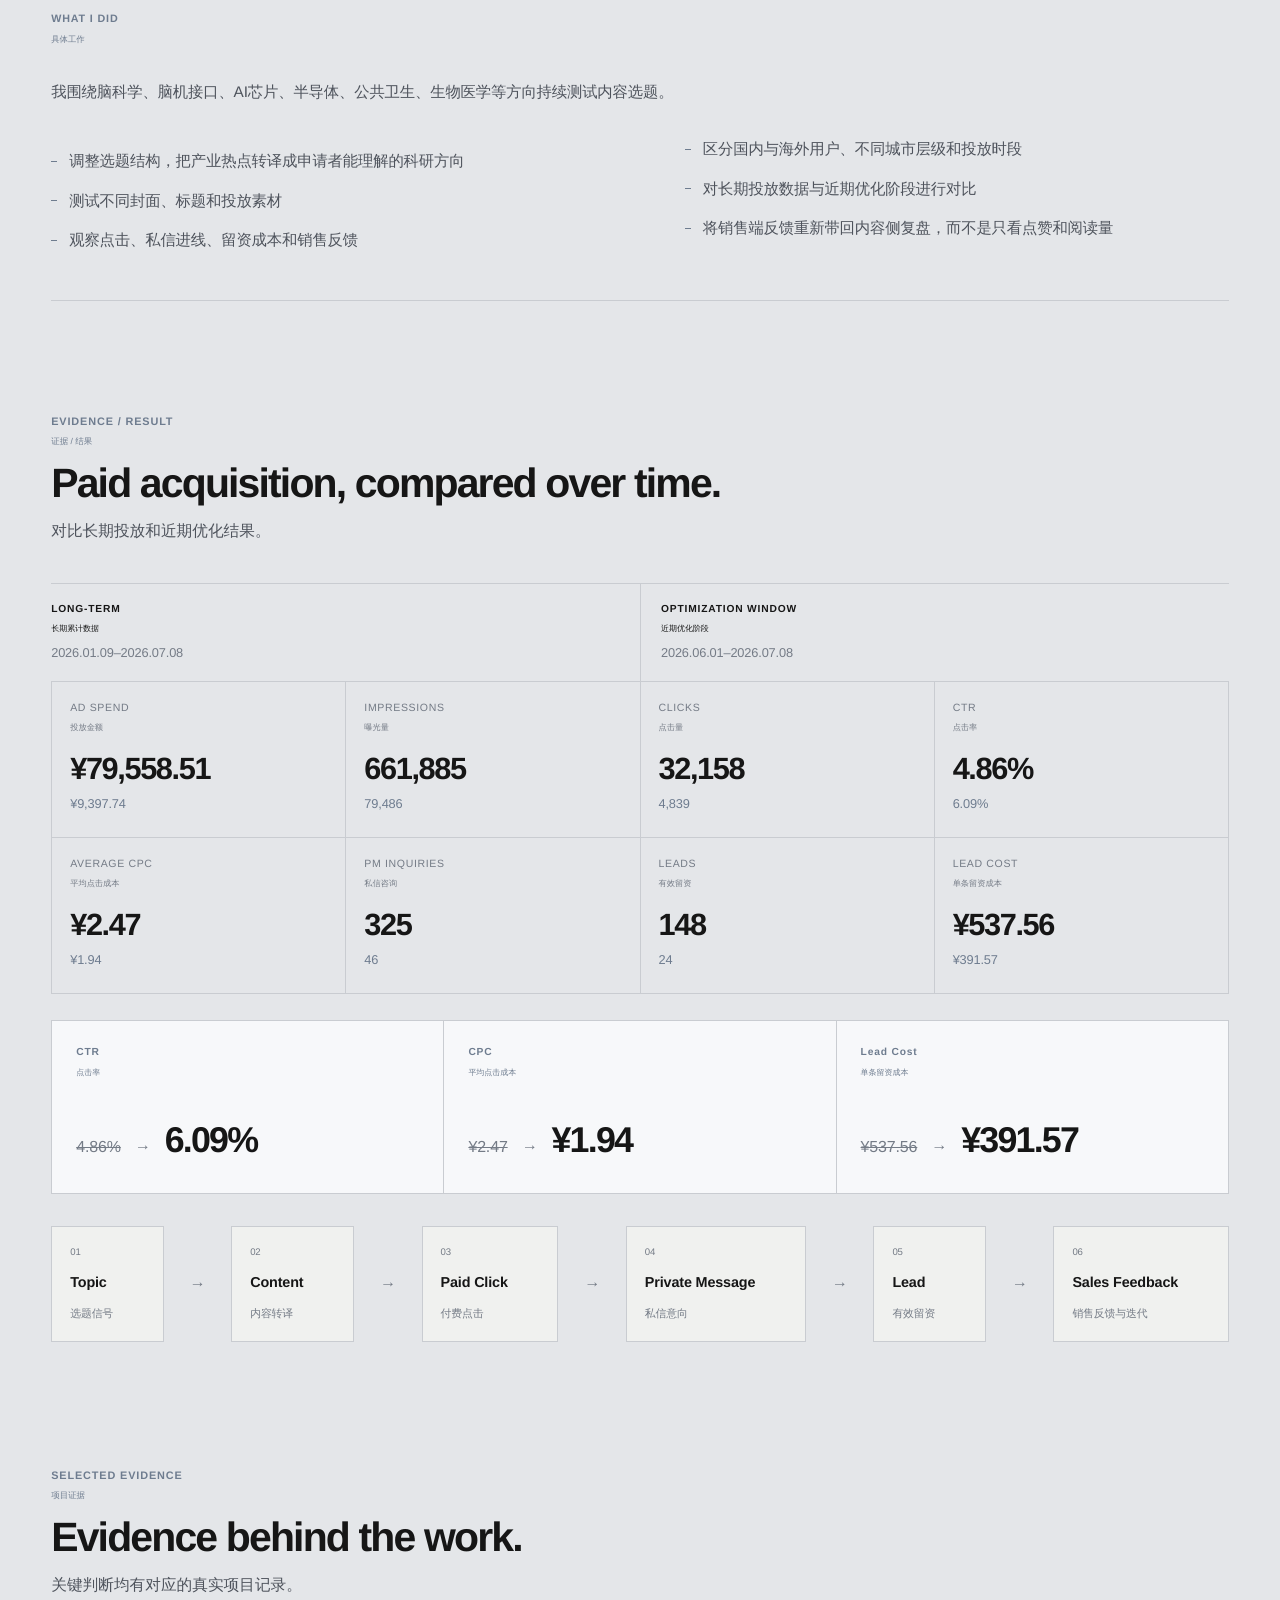
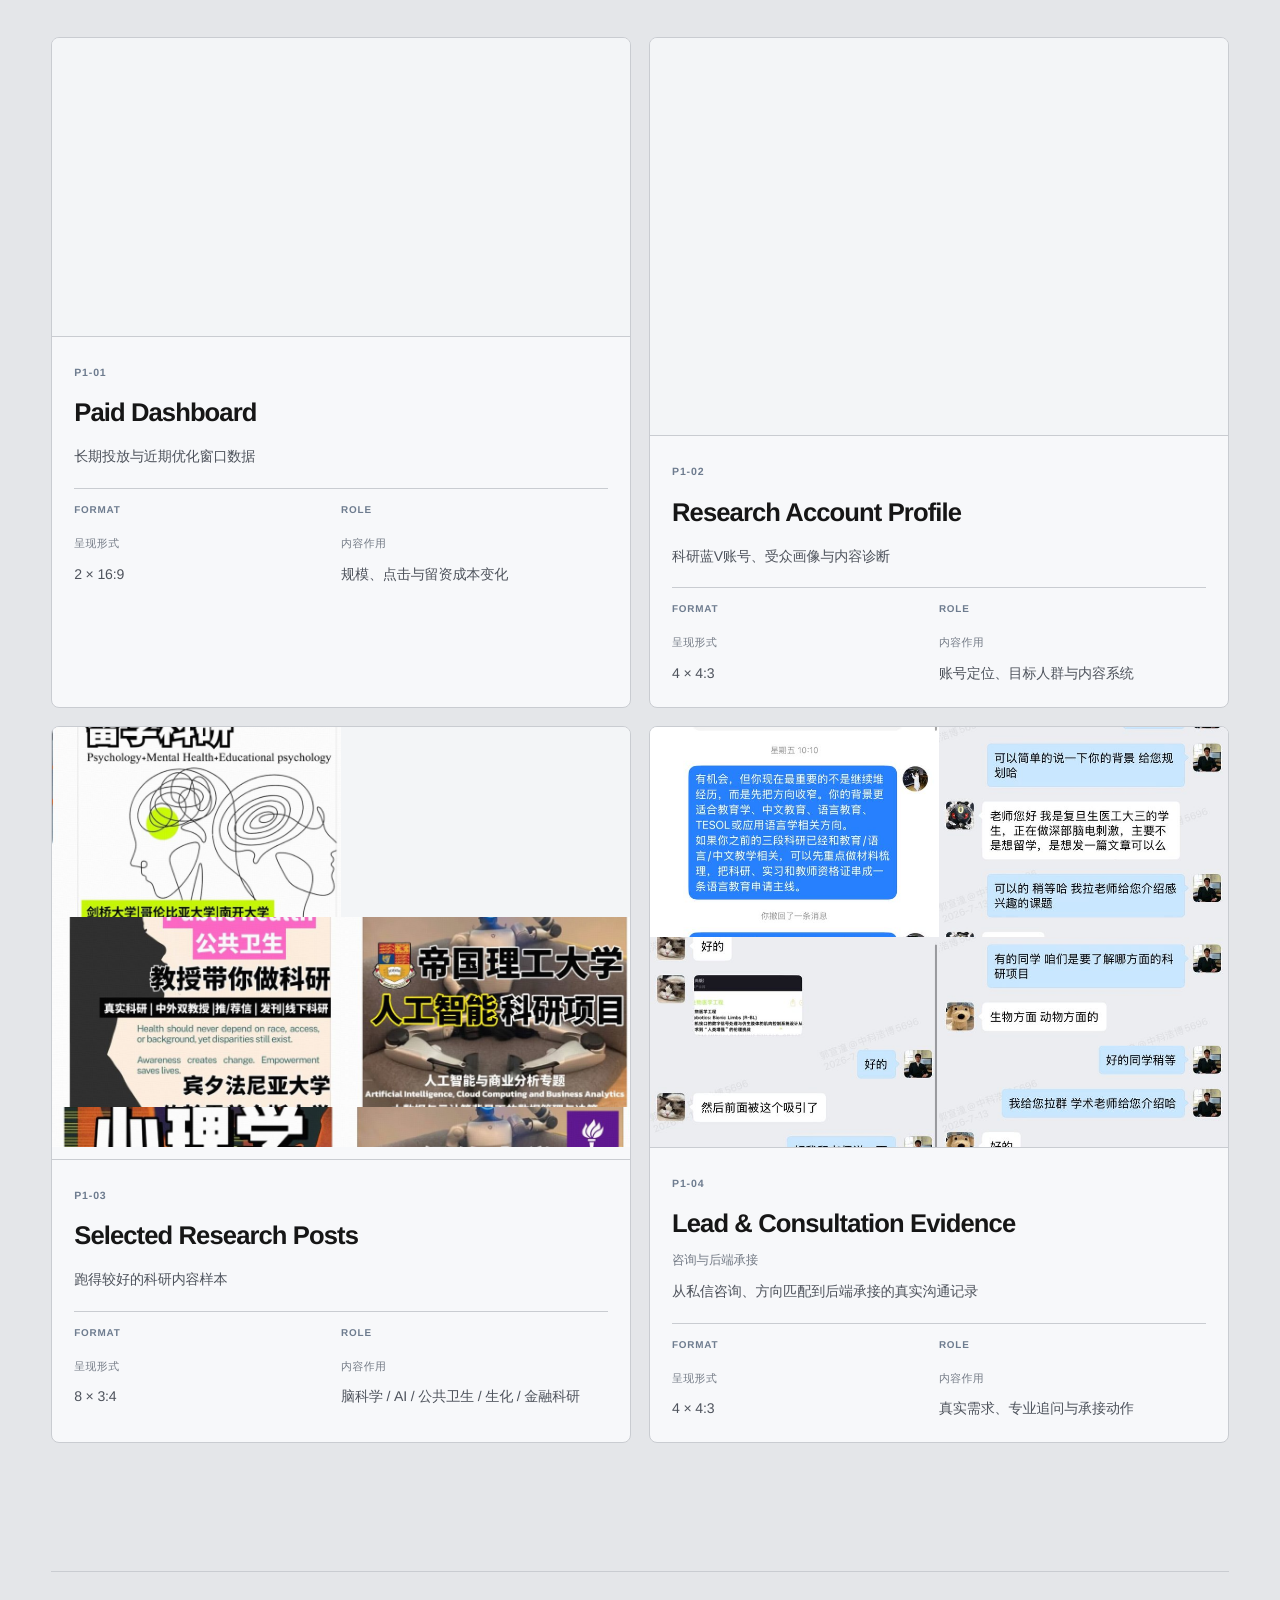
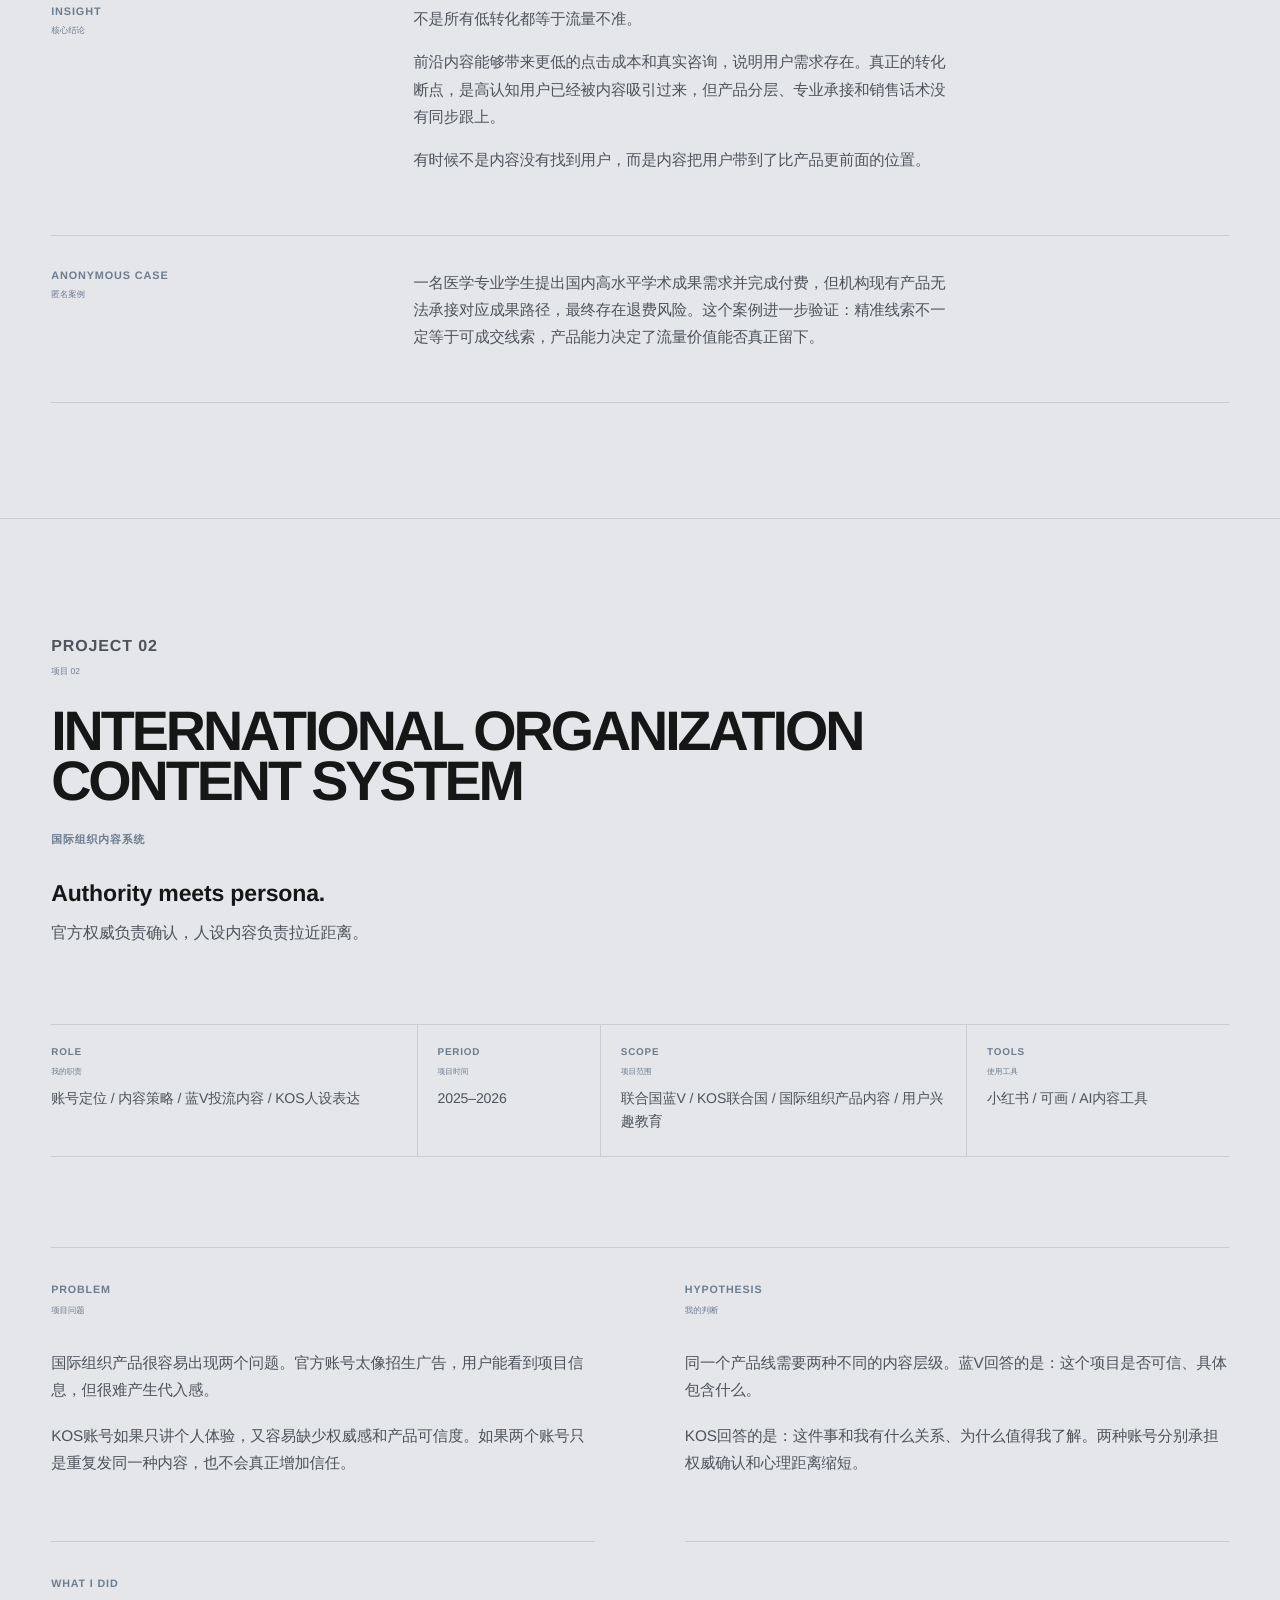
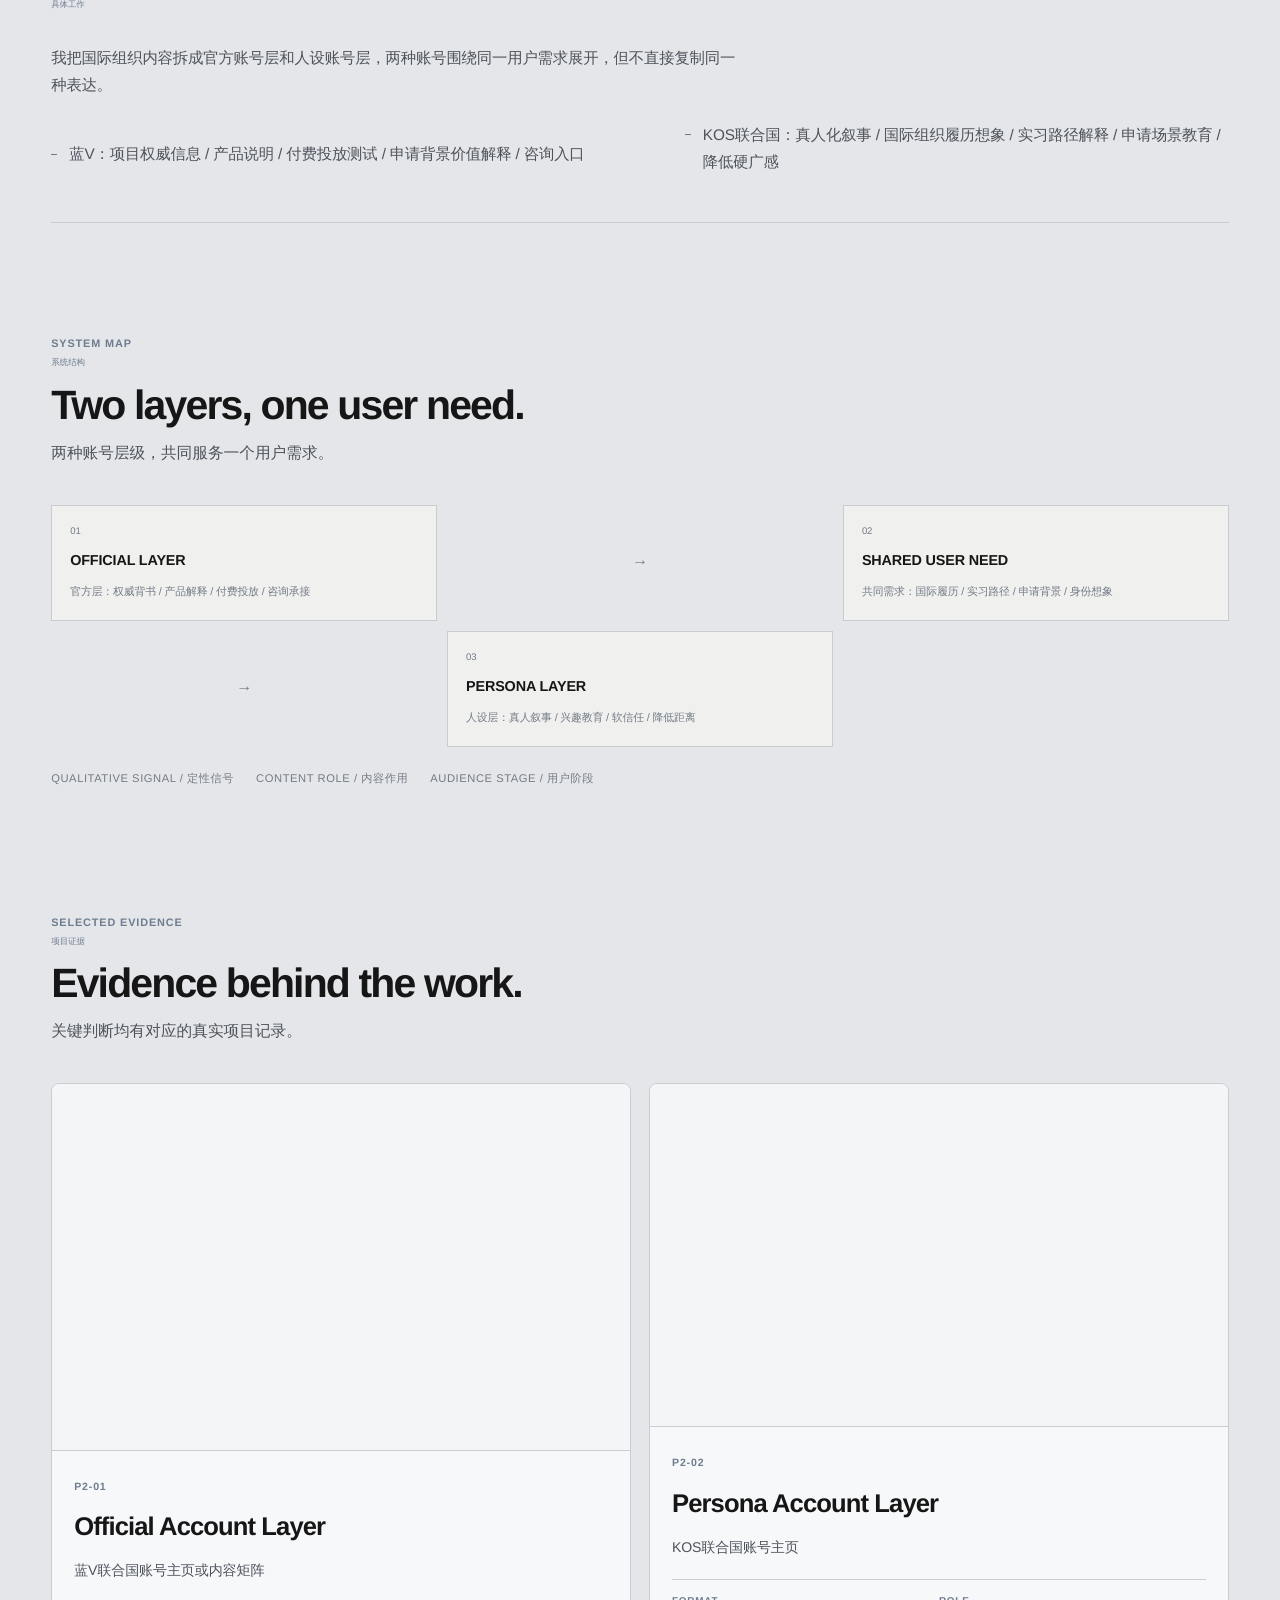
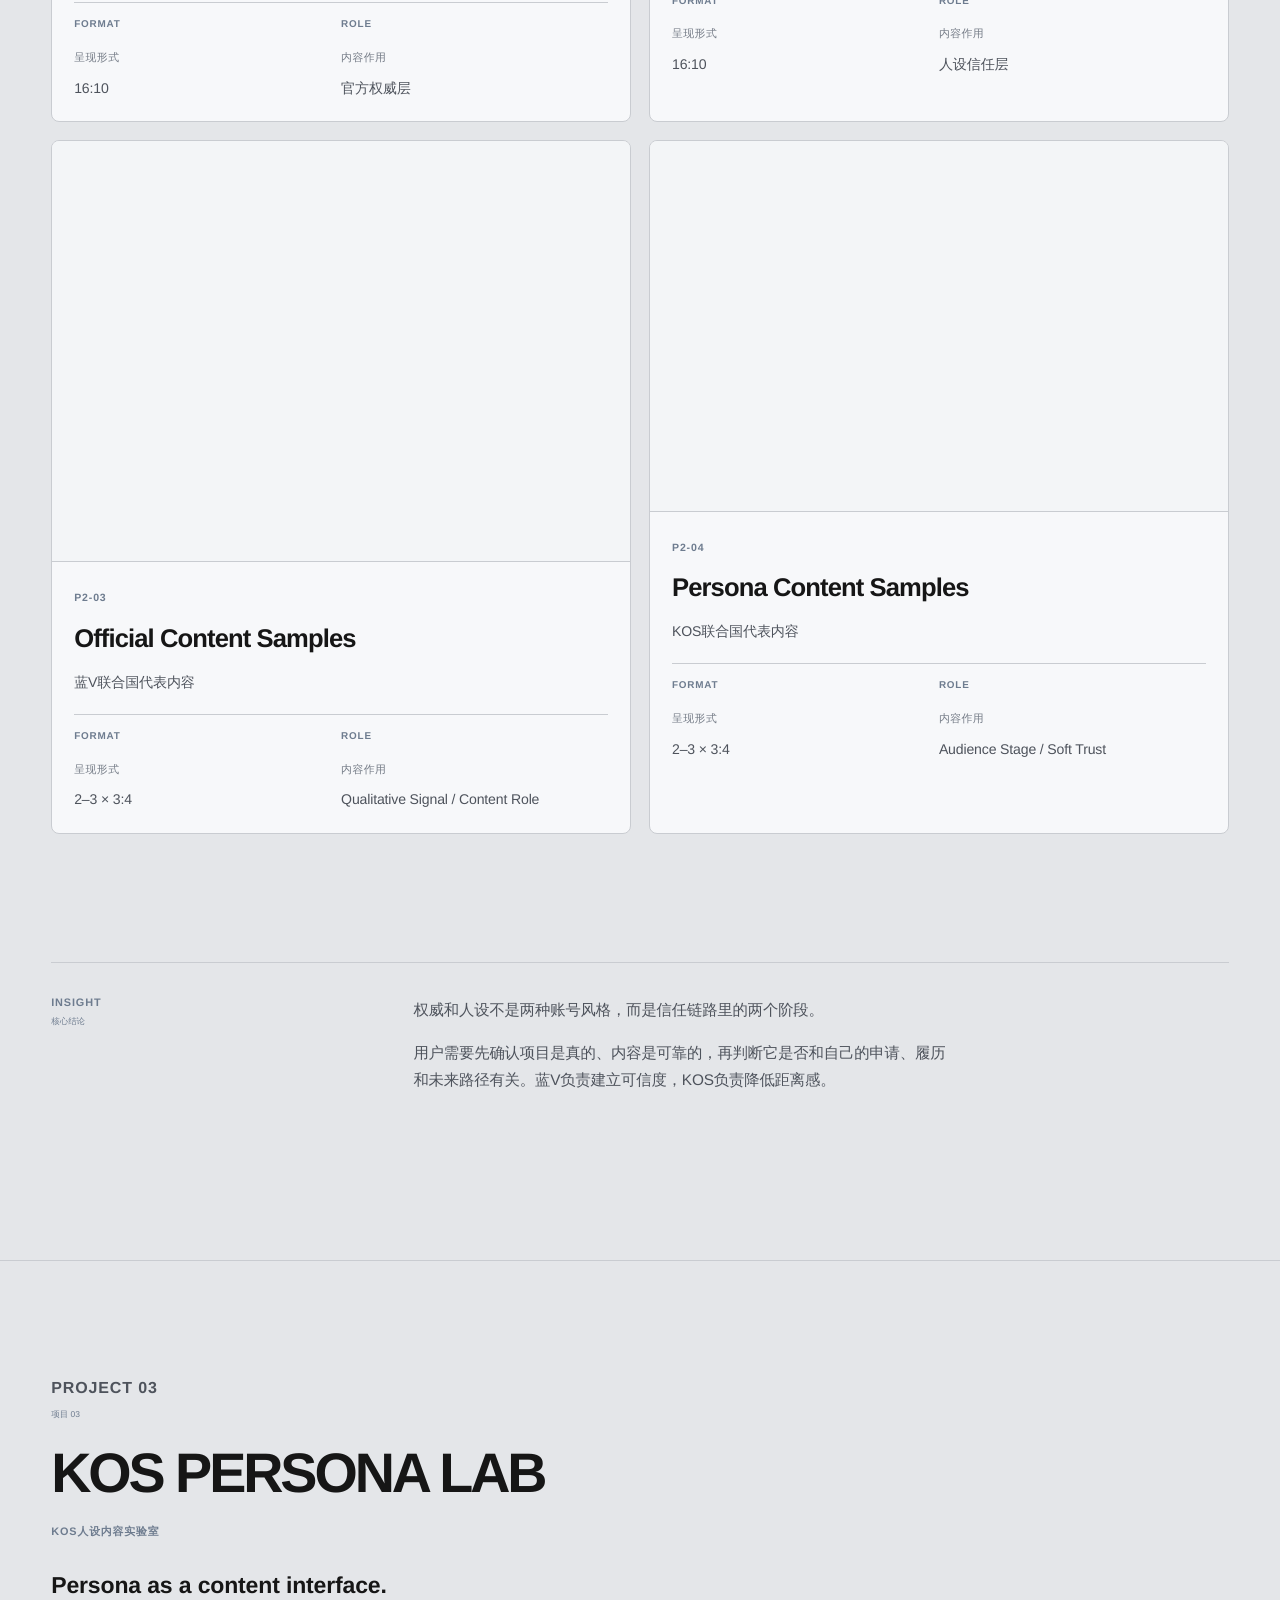
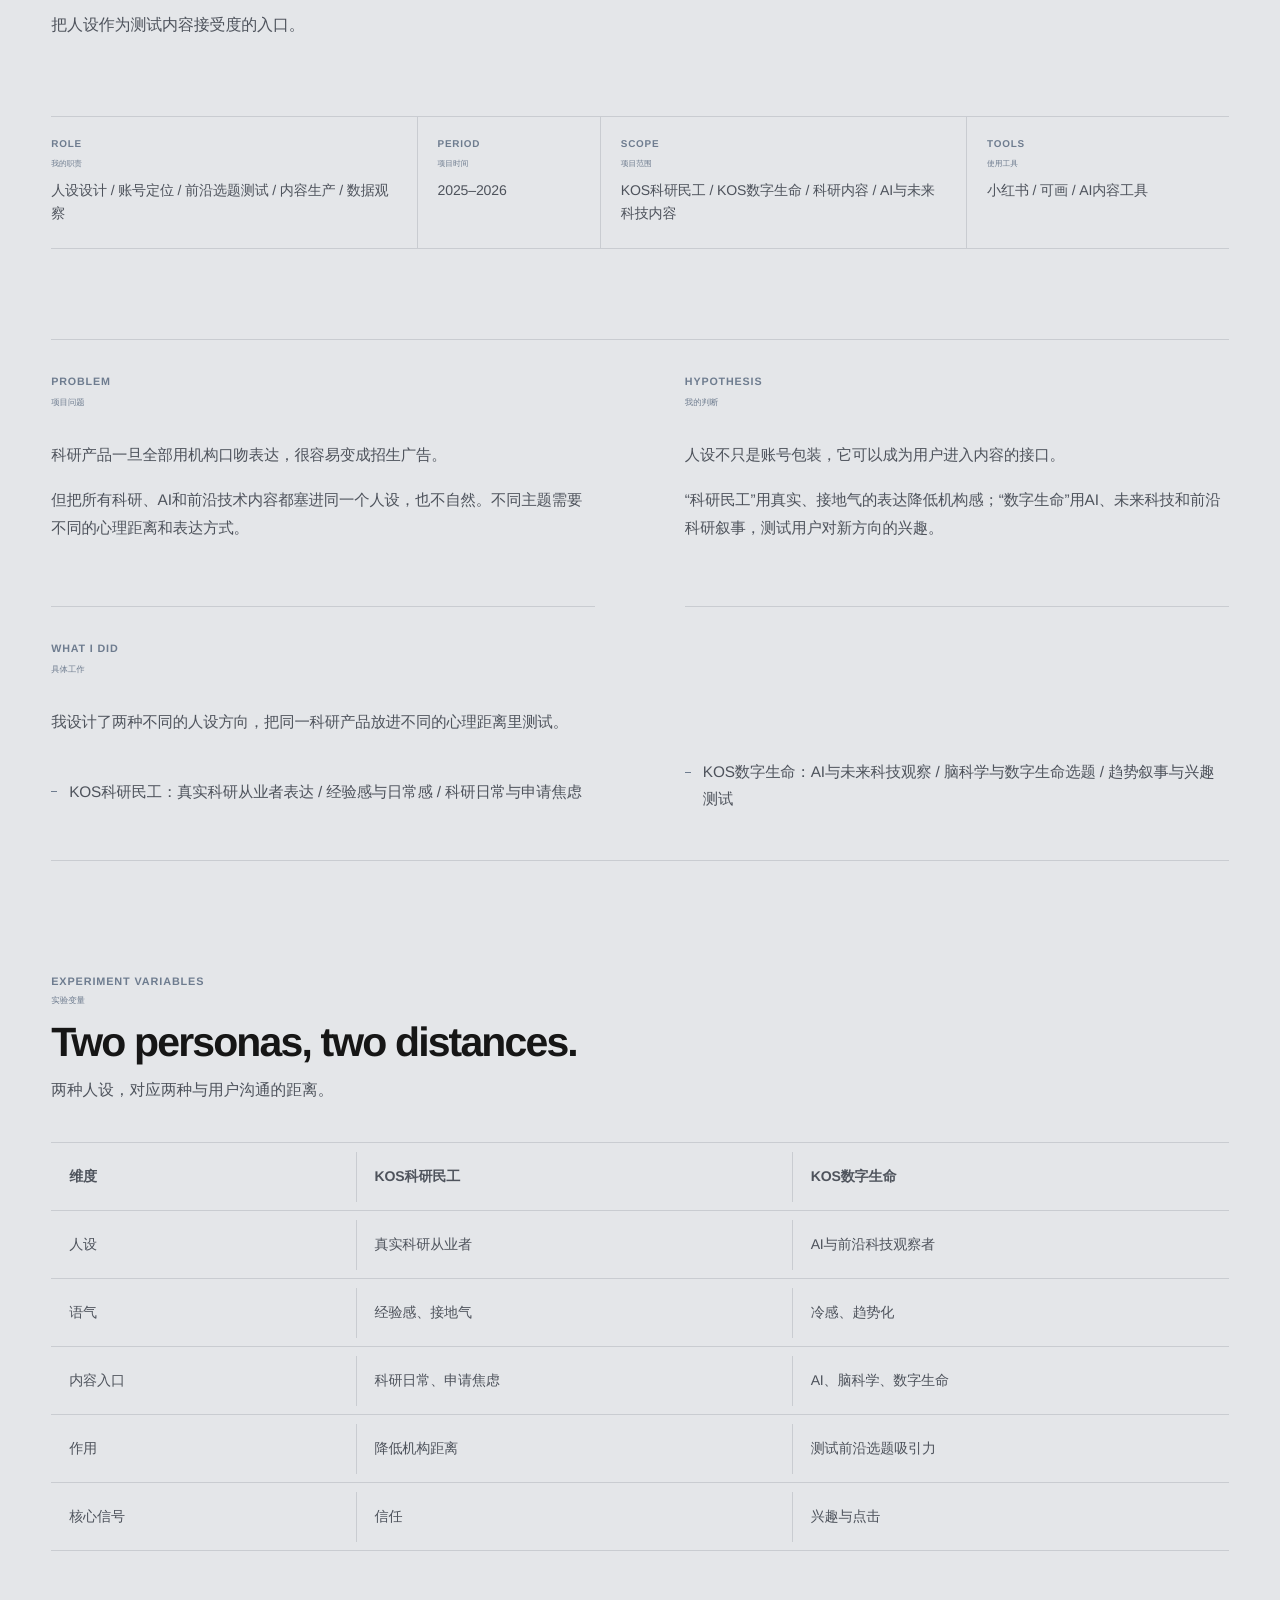
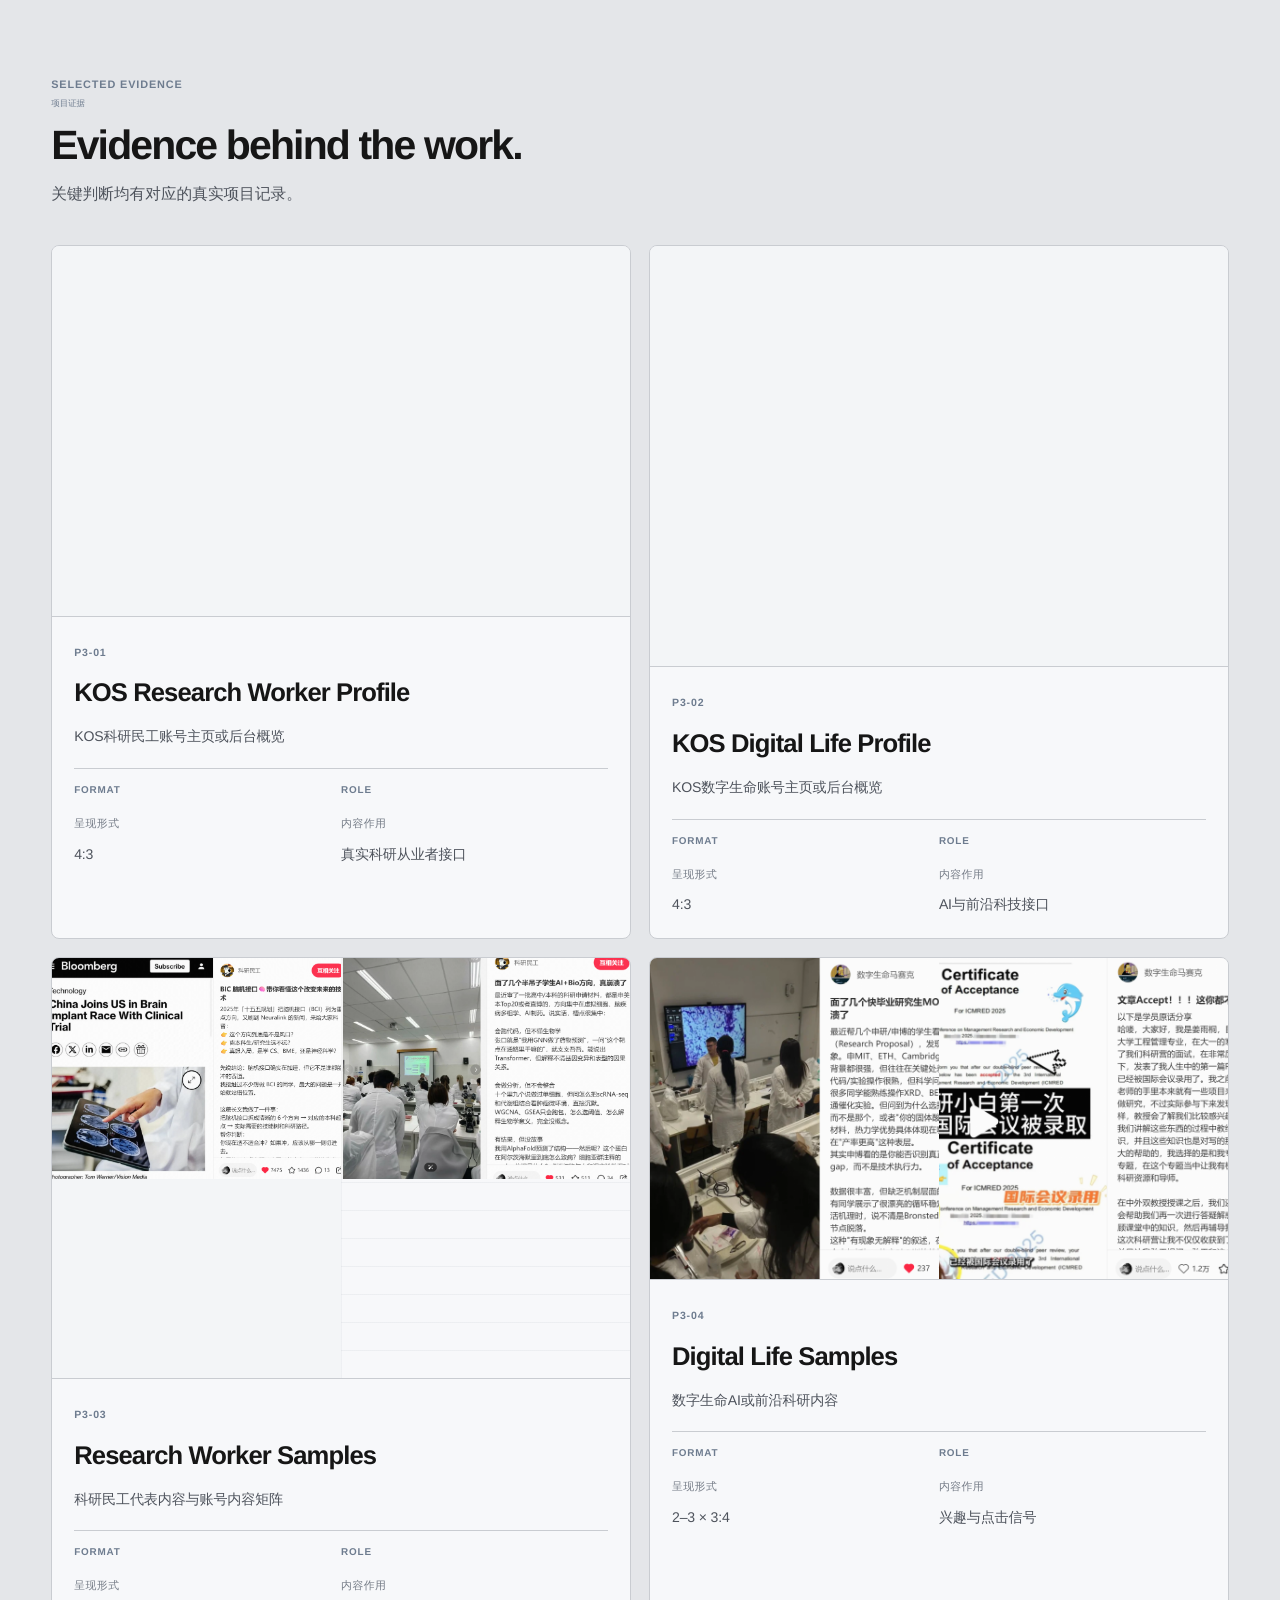
==== commit be5a8a3b: "Polish HR portfolio and mobile loading" ====
--- a/index.html
+++ b/index.html
@@ -14,10 +14,10 @@
     <meta name="twitter:card" content="summary_large_image">
     <meta name="twitter:image" content="https://4422tt.github.io/-/assets/mobile/og-image.jpg">
     <noscript><style>.hero { background: #101010; } #exhibition-canvas { display: none; }</style></noscript>
-    <link rel="stylesheet" href="styles.css?v=20260726-review-1">
-  <link rel="stylesheet" href="src/components/PortfolioArchive.css?v=20260726-review-1">
-    <link rel="stylesheet" href="src/styles/portfolio-motion.css?v=20260726-review-1">
-    <link rel="stylesheet" href="src/styles/fashion-typography.css?v=20260726-review-1">
+    <link rel="stylesheet" href="styles.css?v=20260727-hr-final-1">
+  <link rel="stylesheet" href="src/components/PortfolioArchive.css?v=20260727-hr-final-1">
+    <link rel="stylesheet" href="src/styles/portfolio-motion.css?v=20260727-hr-final-1">
+    <link rel="stylesheet" href="src/styles/fashion-typography.css?v=20260727-hr-final-1">
   </head>
   <body>
     <svg class="svg-filters" aria-hidden="true" focusable="false">
@@ -544,9 +544,9 @@
       </div>
     </div>
 
-<script src="components/PortfolioArchive.data.js?v=20260726-review-1"></script>
-<script src="components/PortfolioArchive.js?v=20260726-review-1"></script>
-  <script src="script.js?v=20260726-review-1"></script>
+<script src="components/PortfolioArchive.data.js?v=20260727-hr-final-1"></script>
+<script src="components/PortfolioArchive.js?v=20260727-hr-final-1"></script>
+  <script src="script.js?v=20260727-hr-final-1"></script>
     <script>
       window.addEventListener("load", () => {
         if (!window.location.hash) return;
--- a/styles.css
+++ b/styles.css
@@ -2600,16 +2600,20 @@
 }
 
 .quantum-media .project-media-placeholder::before {
-  content: "可添加多张附录图片";
+  content: "项目附录图像";
   color: var(--ink);
   font-size: 1rem;
   font-weight: 800;
 }
 
 .quantum-media .project-media-placeholder::after {
-  content: "支持左右滑动";
+  content: "左右滑动查看";
   color: var(--muted);
   font-size: 0.82rem;
+}
+
+.is-editing .quantum-media .project-media-placeholder::before {
+  content: "可添加多张附录图片";
 }
 
 .is-editing .quantum-media .project-media-placeholder {
--- a/src/components/PortfolioArchive.css
+++ b/src/components/PortfolioArchive.css
@@ -860,9 +860,13 @@
 
 .asset-slot-copy dl {
   display: grid;
-  grid-template-columns: repeat(3, minmax(0, 1fr));
+  grid-template-columns: repeat(2, minmax(0, 1fr));
   margin: 0;
   border-top: 1px solid var(--archive-line);
+}
+
+.asset-slot-copy dl.is-editor-meta {
+  grid-template-columns: repeat(3, minmax(0, 1fr));
 }
 
 .asset-slot-copy dl > div {
